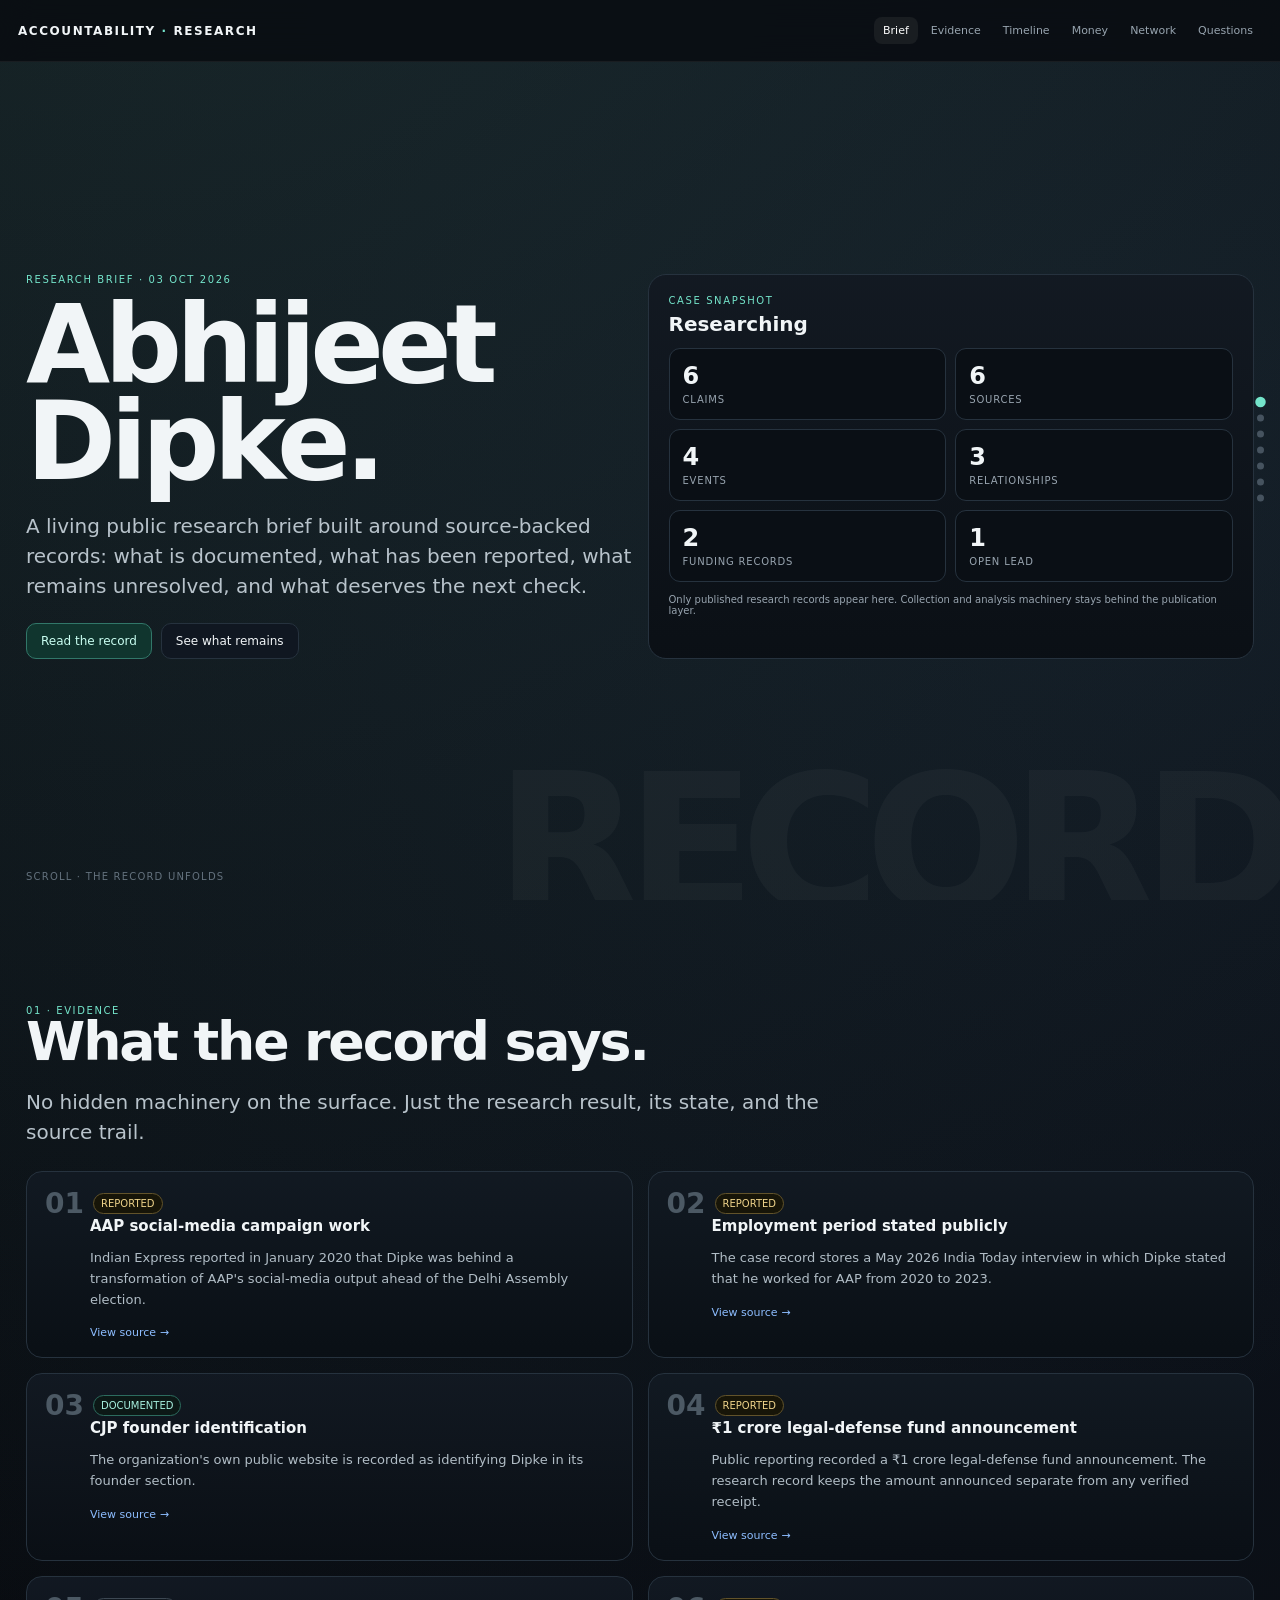
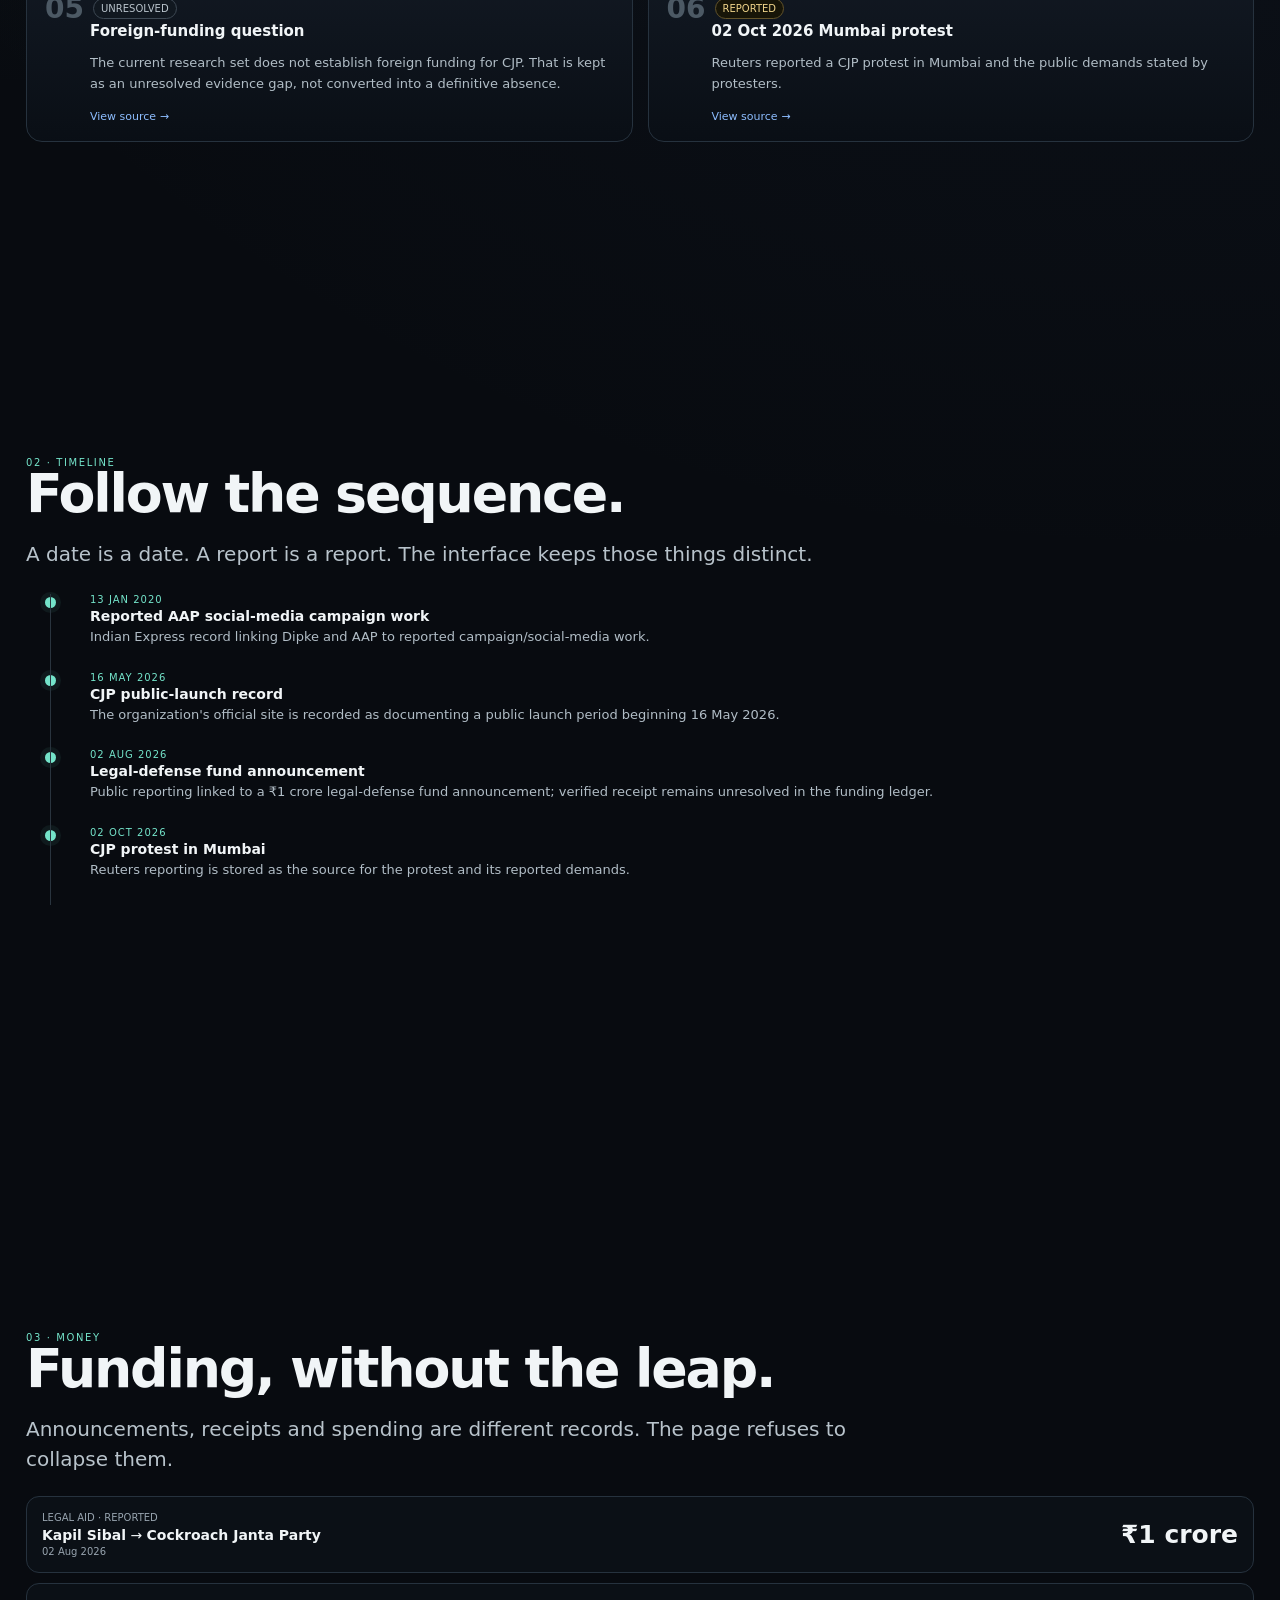
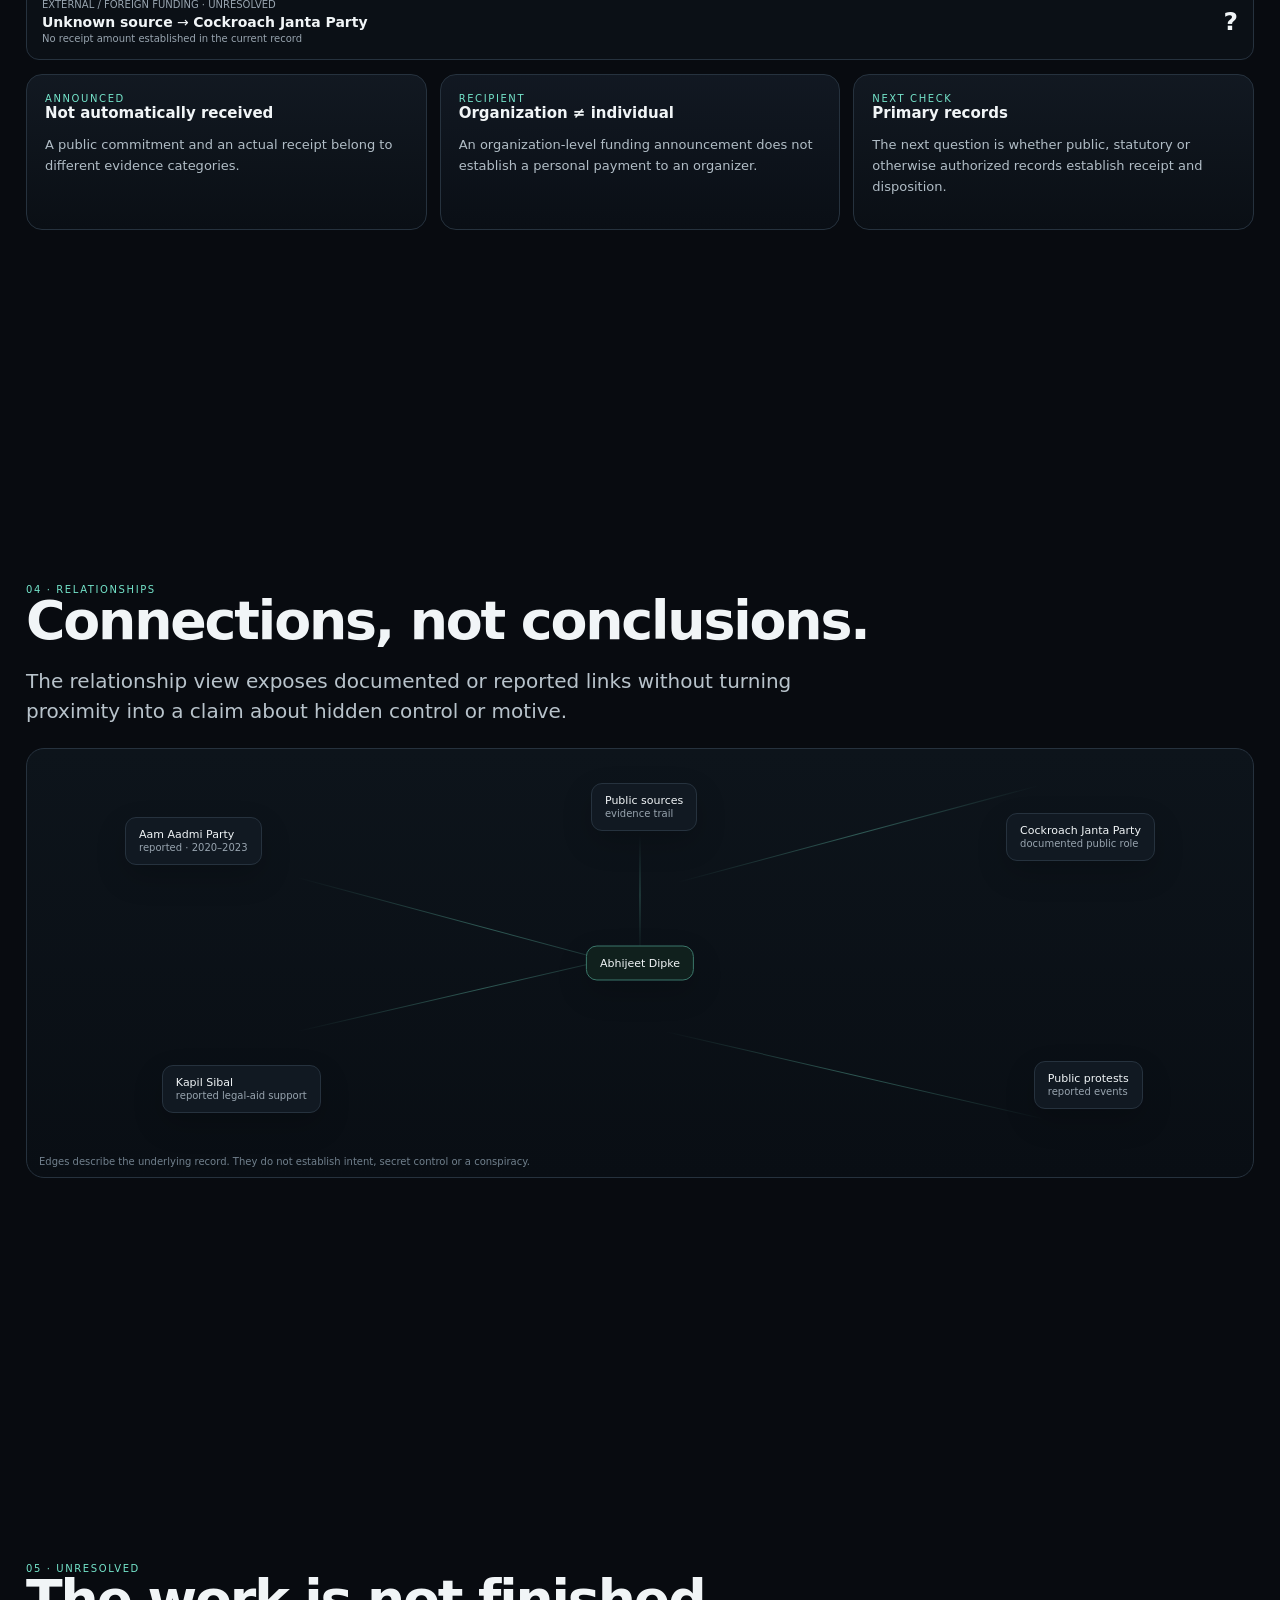
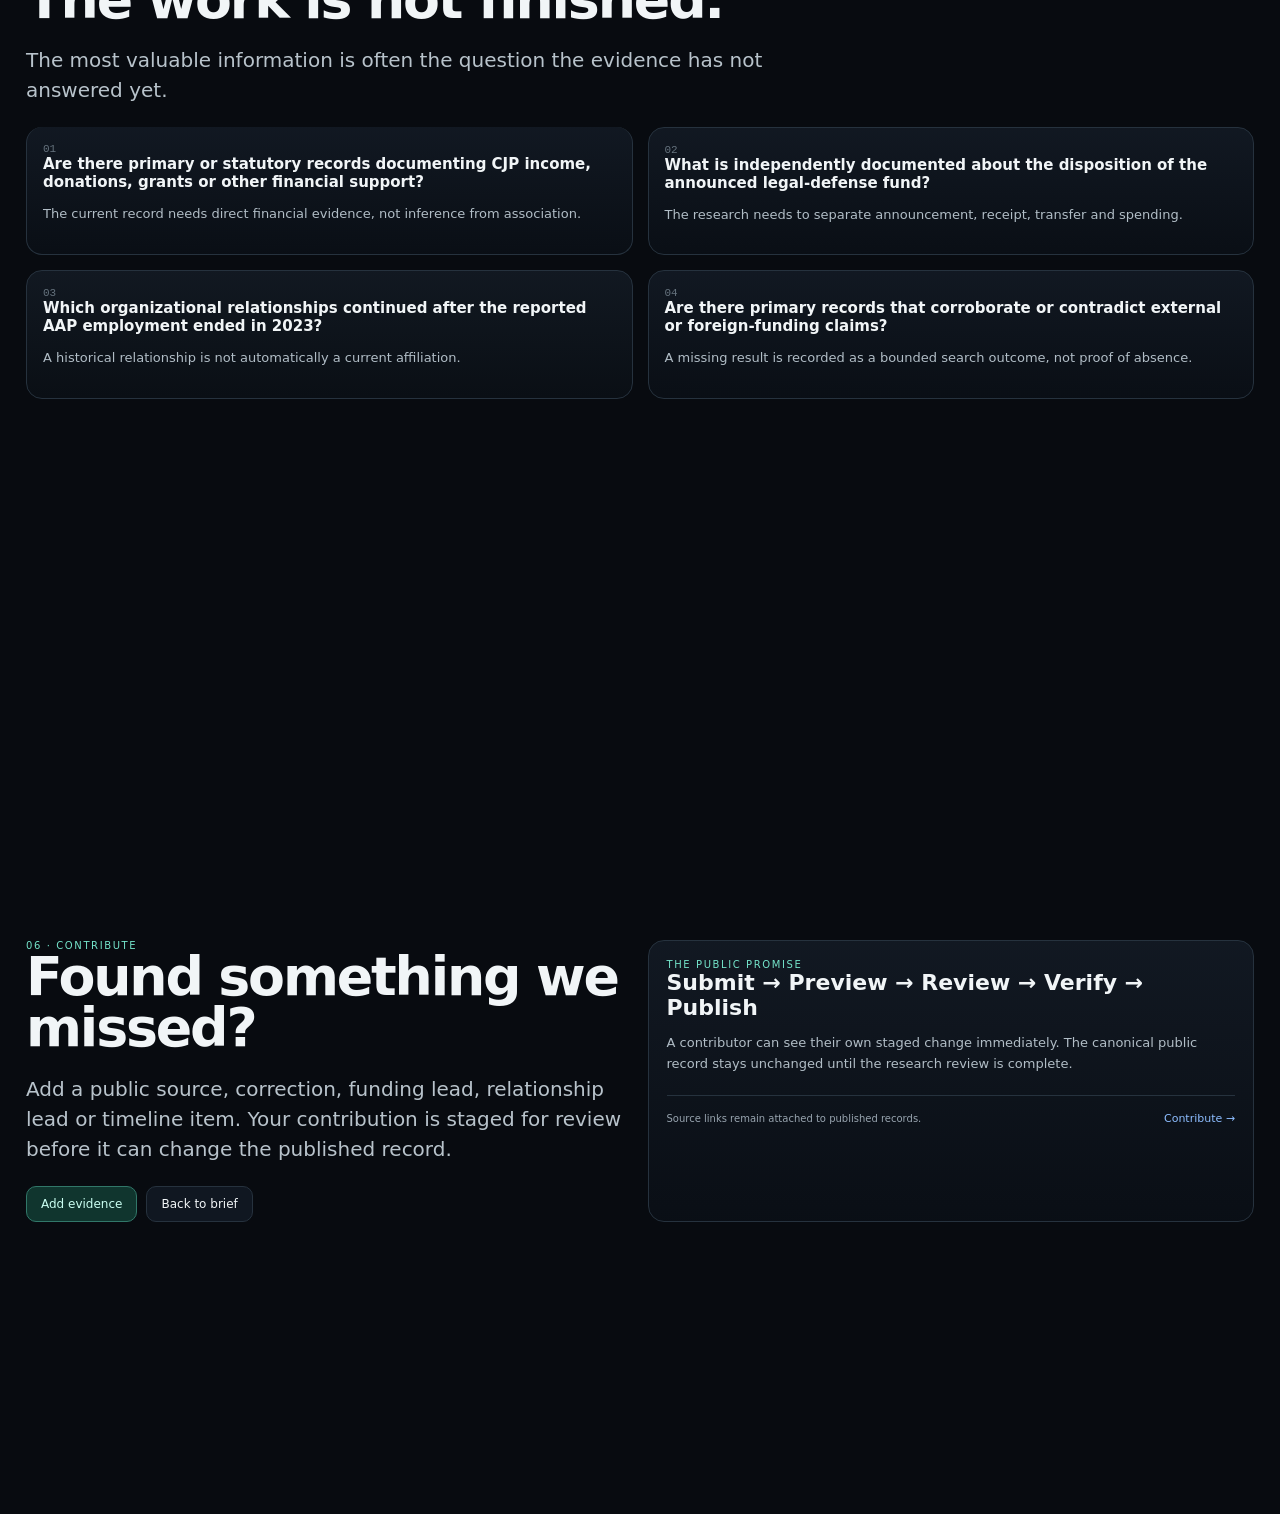
==== index.html @ e33184af "Publish verdict public site" ====
<!doctype html>
<html lang="en">
<head>
<meta charset="utf-8">
<meta name="viewport" content="width=device-width,initial-scale=1">
<meta name="robots" content="index,follow">
<title>Accountability · Research Brief</title>
<style>
:root{--bg:#080b10;--bg2:#0d1219;--panel:#111821;--line:#26323e;--text:#f1f5f7;--muted:#98a4af;--soft:#c4cdd5;--mint:#74e4ca;--blue:#8dbdff;--gold:#ebcb79;--max:1280px}
*{box-sizing:border-box}html{scroll-behavior:smooth;scroll-snap-type:y proximity}body{margin:0;background:radial-gradient(circle at 12% -8%,rgba(89,153,138,.20),transparent 32%),radial-gradient(circle at 92% 8%,rgba(64,94,141,.14),transparent 28%),var(--bg);color:var(--text);font:14px Inter,system-ui,-apple-system,Segoe UI,Roboto,sans-serif}
a{color:inherit;text-decoration:none}.top{position:fixed;inset:0 0 auto;height:62px;z-index:20;background:rgba(8,11,16,.80);backdrop-filter:blur(16px);border-bottom:1px solid rgba(255,255,255,.06)}.topin{height:100%;max-width:var(--max);margin:auto;padding:0 18px;display:flex;justify-content:space-between;align-items:center}.brand{font-size:12px;font-weight:800;letter-spacing:.13em}.brand i{color:var(--mint);font-style:normal}.nav{display:flex;gap:4px}.nav a{font-size:11px;color:var(--muted);padding:7px 9px;border-radius:8px}.nav a.active,.nav a:hover{color:#fff;background:rgba(255,255,255,.06)}
.progress{position:fixed;top:61px;left:0;width:100%;height:2px;z-index:19}.progress i{display:block;height:100%;width:0;background:linear-gradient(90deg,var(--mint),var(--blue))}
.rail{position:fixed;right:16px;top:50%;transform:translateY(-50%);z-index:18;display:grid;gap:9px}.rail a{width:7px;height:7px;border-radius:50%;background:#46535f}.rail a.active{background:var(--mint);transform:scale(1.5)}
section{min-height:100vh;scroll-snap-align:start;display:flex;align-items:center;padding:105px 26px 72px;position:relative;overflow:hidden}.inner{width:100%;max-width:var(--max);margin:auto}.grid2{display:grid;grid-template-columns:1fr 1fr;gap:15px}.grid3{display:grid;grid-template-columns:repeat(3,1fr);gap:13px}
.eyebrow{font-size:10px;letter-spacing:.16em;text-transform:uppercase;color:var(--mint)}h1{font-size:clamp(54px,8.5vw,110px);line-height:.89;letter-spacing:-.055em;margin:12px 0 18px}h2{font-size:clamp(34px,4.2vw,58px);line-height:.95;letter-spacing:-.04em;margin:0 0 14px}h3{font-size:15px;margin:0 0 7px}.lead{font-size:clamp(16px,1.65vw,20px);color:#b8c3cb;max-width:820px;line-height:1.5}.body{font-size:13px;color:#b1bdc6;line-height:1.6}.meta{font-size:10px;color:var(--muted)}
.card{background:linear-gradient(180deg,rgba(18,25,34,.97),rgba(10,15,21,.97));border:1px solid var(--line);border-radius:16px;padding:18px}.card:hover{border-color:#344350}.hero-side{padding:20px;border-radius:18px}.snapshot{display:grid;grid-template-columns:repeat(2,1fr);gap:9px;margin-top:12px}.snap{padding:13px;border:1px solid var(--line);border-radius:11px;background:#0a0f15}.snap b{display:block;font-size:24px}.snap span{font-size:10px;color:var(--muted);text-transform:uppercase;letter-spacing:.08em}
.cta{display:flex;gap:9px;flex-wrap:wrap;margin-top:22px}.btn{display:inline-block;padding:10px 14px;border:1px solid var(--line);border-radius:10px;background:#101721;font-size:12px}.btn.primary{background:#10352e;border-color:#317769;color:#cafff2}.scrollhint{position:absolute;left:26px;bottom:18px;font-size:10px;text-transform:uppercase;letter-spacing:.12em;color:#63717d}.ghost{position:absolute;right:-5px;bottom:-55px;font-size:190px;font-weight:900;letter-spacing:-.08em;color:rgba(255,255,255,.035)}
.tag{display:inline-block;border:1px solid var(--line);border-radius:999px;font-size:10px;padding:4px 7px;margin:3px}.tag.doc{color:#a7efdf;border-color:#2c6c5e;background:#0c1816}.tag.reported{color:#eed38a;border-color:#62532a;background:#171508}.tag.unknown{color:#b9c3cb;border-color:#3d4853;background:#111820}
.evidence{display:grid;grid-template-columns:32px 1fr;gap:13px}.num{font-size:28px;color:#4c5964;font-weight:800;line-height:1}.source{font-size:11px;color:var(--blue)}.source:hover{text-decoration:underline}
.timeline{position:relative;margin-top:25px}.timeline:before{content:"";position:absolute;left:24px;top:0;bottom:0;width:1px;background:#29343e}.event{display:grid;grid-template-columns:50px 1fr;gap:14px;padding:0 0 24px}.dot{width:11px;height:11px;margin:3px 0 0 19px;border-radius:50%;background:var(--mint);box-shadow:0 0 0 5px rgba(116,228,202,.07)}.date{font-size:10px;text-transform:uppercase;letter-spacing:.1em;color:var(--mint)}.event-title{font-weight:750;margin:3px 0}
.money{display:grid;gap:10px;margin-top:22px}.moneyrow{display:grid;grid-template-columns:1fr auto;gap:15px;align-items:center;padding:15px;border:1px solid var(--line);border-radius:13px;background:#0b1016}.amt{font-size:25px;font-weight:800}
.network{position:relative;height:430px;margin-top:22px;border:1px solid var(--line);border-radius:18px;background:linear-gradient(180deg,#0d141b,#090e14);overflow:hidden}.node{position:absolute;padding:10px 13px;border:1px solid var(--line);background:#111922;border-radius:11px;font-size:11px;z-index:3;box-shadow:0 12px 30px rgba(0,0,0,.18)}.node.main{left:50%;top:50%;transform:translate(-50%,-50%);border-color:#3b776a;background:#10201d}.n1{left:8%;top:16%}.n2{right:8%;top:15%}.n3{left:11%;bottom:15%}.n4{right:9%;bottom:16%}.n5{left:46%;top:8%}.edge{position:absolute;height:1px;background:linear-gradient(90deg,transparent,rgba(116,228,202,.34),transparent);transform-origin:left center}.x1{width:400px;left:22%;top:30%;transform:rotate(15deg)}.x2{width:375px;left:53%;top:31%;transform:rotate(-15deg)}.x3{width:380px;left:22%;top:66%;transform:rotate(-13deg)}.x4{width:390px;left:52%;top:66%;transform:rotate(13deg)}.x5{width:120px;left:50%;top:20%;transform:rotate(90deg)}.networknote{position:absolute;left:12px;right:12px;bottom:10px;color:#71808d;font-size:10px}
.q{padding:16px;border-top:1px solid var(--line)}.q:first-child{border-top:0}.qno{font:11px ui-monospace,SFMono-Regular,Menlo,monospace;color:#65727d}
.footer{padding-top:16px;border-top:1px solid var(--line);display:flex;justify-content:space-between;gap:10px;align-items:center;margin-top:20px}.reveal{opacity:0;transform:translateY(22px);transition:.7s ease}.reveal.in{opacity:1;transform:none}.stagger>*{opacity:0;transform:translateY(17px);transition:.55s ease}.stagger.in>*{opacity:1;transform:none}.stagger.in>*:nth-child(2){transition-delay:.06s}.stagger.in>*:nth-child(3){transition-delay:.12s}.stagger.in>*:nth-child(4){transition-delay:.18s}.stagger.in>*:nth-child(5){transition-delay:.24s}.stagger.in>*:nth-child(6){transition-delay:.30s}
@media(max-width:950px){.grid2,.grid3{grid-template-columns:1fr}.nav a:nth-child(n+4){display:none}.hero-side{max-width:700px}.network{height:370px}.ghost{font-size:110px}}@media(max-width:650px){section{padding:94px 16px 60px}.scrollhint{left:16px}.rail{right:9px}h1{font-size:57px}.ghost{font-size:80px}.network{height:330px}.node{font-size:9px;padding:8px 9px}.x1{width:190px}.x2{width:180px}.x3{width:185px}.x4{width:185px}.x5{width:75px}}
</style>
</head>
<body>
<header class="top"><div class="topin"><div class="brand">ACCOUNTABILITY <i>·</i> RESEARCH</div><nav class="nav"><a href="#brief">Brief</a><a href="#evidence">Evidence</a><a href="#timeline">Timeline</a><a href="#money">Money</a><a href="#network">Network</a><a href="#questions">Questions</a></nav></div></header>
<div class="progress"><i id="progress"></i></div>
<nav class="rail"><a href="#brief"></a><a href="#evidence"></a><a href="#timeline"></a><a href="#money"></a><a href="#network"></a><a href="#questions"></a><a href="#contribute"></a></nav>

<section id="brief"><div class="ghost">RECORD</div><div class="inner grid2"><div class="reveal"><div class="eyebrow">Research brief · 03 Oct 2026</div><h1>Abhijeet<br>Dipke.</h1><p class="lead">A living public research brief built around source-backed records: what is documented, what has been reported, what remains unresolved, and what deserves the next check.</p><div class="cta"><a class="btn primary" href="#evidence">Read the record</a><a class="btn" href="#questions">See what remains</a></div></div><aside class="card hero-side reveal"><div class="eyebrow">Case snapshot</div><h3 style="font-size:20px;margin-top:6px">Researching</h3><div class="snapshot"><div class="snap"><b>6</b><span>claims</span></div><div class="snap"><b>6</b><span>sources</span></div><div class="snap"><b>4</b><span>events</span></div><div class="snap"><b>3</b><span>relationships</span></div><div class="snap"><b>2</b><span>funding records</span></div><div class="snap"><b>1</b><span>open lead</span></div></div><p class="meta" style="margin-top:12px">Only published research records appear here. Collection and analysis machinery stays behind the publication layer.</p></aside></div><div class="scrollhint">Scroll · the record unfolds</div></section>

<section id="evidence"><div class="inner"><div class="reveal"><div class="eyebrow">01 · Evidence</div><h2>What the record says.</h2><p class="lead">No hidden machinery on the surface. Just the research result, its state, and the source trail.</p></div><div class="grid2 stagger" style="margin-top:24px">
<article class="card"><div class="evidence"><div class="num">01</div><div><span class="tag reported">REPORTED</span><h3>AAP social-media campaign work</h3><p class="body">Indian Express reported in January 2020 that Dipke was behind a transformation of AAP's social-media output ahead of the Delhi Assembly election.</p><a class="source" href="https://indianexpress.com/article/cities/delhi/aam-aadmi-party-social-media-memes-delhi-assembly-elections-6213393/" target="_blank" rel="noopener">View source →</a></div></div></article>
<article class="card"><div class="evidence"><div class="num">02</div><div><span class="tag reported">REPORTED</span><h3>Employment period stated publicly</h3><p class="body">The case record stores a May 2026 India Today interview in which Dipke stated that he worked for AAP from 2020 to 2023.</p><a class="source" href="https://www.indiatoday.in/india/story/cockroach-janta-party-abhijeet-dipke-arvind-kejriwal-aap-connection-manish-sisodia-truth-2915410-2026-05-22" target="_blank" rel="noopener">View source →</a></div></div></article>
<article class="card"><div class="evidence"><div class="num">03</div><div><span class="tag doc">DOCUMENTED</span><h3>CJP founder identification</h3><p class="body">The organization's own public website is recorded as identifying Dipke in its founder section.</p><a class="source" href="https://www.cockroachjantaparty.org/" target="_blank" rel="noopener">View source →</a></div></div></article>
<article class="card"><div class="evidence"><div class="num">04</div><div><span class="tag reported">REPORTED</span><h3>₹1 crore legal-defense fund announcement</h3><p class="body">Public reporting recorded a ₹1 crore legal-defense fund announcement. The research record keeps the amount announced separate from any verified receipt.</p><a class="source" href="https://www.indiatoday.in/india/story/cjp-legal-fund-abhijeet-dipke-father-finances-rti-activist-scrutiny-2961537-2026-08-01" target="_blank" rel="noopener">View source →</a></div></div></article>
<article class="card"><div class="evidence"><div class="num">05</div><div><span class="tag unknown">UNRESOLVED</span><h3>Foreign-funding question</h3><p class="body">The current research set does not establish foreign funding for CJP. That is kept as an unresolved evidence gap, not converted into a definitive absence.</p><a class="source" href="https://www.livemint.com/news/india/no-information-mea-on-claims-of-foreign-funding-behind-cjp-protest-at-jantar-mantar-sonam-wangchuk-dharmendra-pradhan/amp-11784910006353.html" target="_blank" rel="noopener">View source →</a></div></div></article>
<article class="card"><div class="evidence"><div class="num">06</div><div><span class="tag reported">REPORTED</span><h3>02 Oct 2026 Mumbai protest</h3><p class="body">Reuters reported a CJP protest in Mumbai and the public demands stated by protesters.</p><a class="source" href="https://www.reuters.com/world/india/indias-cockroach-janata-party-student-groups-protest-demand-poll-chiefs-2026-10-02/" target="_blank" rel="noopener">View source →</a></div></div></article>
</div></div></section>

<section id="timeline"><div class="inner"><div class="reveal"><div class="eyebrow">02 · Timeline</div><h2>Follow the sequence.</h2><p class="lead">A date is a date. A report is a report. The interface keeps those things distinct.</p></div><div class="timeline reveal">
<div class="event"><div class="dot"></div><div><div class="date">13 Jan 2020</div><div class="event-title">Reported AAP social-media campaign work</div><div class="body">Indian Express record linking Dipke and AAP to reported campaign/social-media work.</div></div></div>
<div class="event"><div class="dot"></div><div><div class="date">16 May 2026</div><div class="event-title">CJP public-launch record</div><div class="body">The organization's official site is recorded as documenting a public launch period beginning 16 May 2026.</div></div></div>
<div class="event"><div class="dot"></div><div><div class="date">02 Aug 2026</div><div class="event-title">Legal-defense fund announcement</div><div class="body">Public reporting linked to a ₹1 crore legal-defense fund announcement; verified receipt remains unresolved in the funding ledger.</div></div></div>
<div class="event"><div class="dot"></div><div><div class="date">02 Oct 2026</div><div class="event-title">CJP protest in Mumbai</div><div class="body">Reuters reporting is stored as the source for the protest and its reported demands.</div></div></div>
</div></div></section>

<section id="money"><div class="inner"><div class="reveal"><div class="eyebrow">03 · Money</div><h2>Funding, without the leap.</h2><p class="lead">Announcements, receipts and spending are different records. The page refuses to collapse them.</p></div><div class="money reveal">
<div class="moneyrow"><div><div class="meta">LEGAL AID · REPORTED</div><div style="margin-top:4px"><strong>Kapil Sibal</strong> → <strong>Cockroach Janta Party</strong></div><div class="meta" style="margin-top:3px">02 Aug 2026</div></div><div class="amt">₹1 crore</div></div>
<div class="moneyrow"><div><div class="meta">EXTERNAL / FOREIGN FUNDING · UNRESOLVED</div><div style="margin-top:4px"><strong>Unknown source</strong> → <strong>Cockroach Janta Party</strong></div><div class="meta" style="margin-top:3px">No receipt amount established in the current record</div></div><div class="amt">?</div></div>
</div><div class="grid3 reveal" style="margin-top:14px"><div class="card"><div class="eyebrow">Announced</div><h3>Not automatically received</h3><p class="body">A public commitment and an actual receipt belong to different evidence categories.</p></div><div class="card"><div class="eyebrow">Recipient</div><h3>Organization ≠ individual</h3><p class="body">An organization-level funding announcement does not establish a personal payment to an organizer.</p></div><div class="card"><div class="eyebrow">Next check</div><h3>Primary records</h3><p class="body">The next question is whether public, statutory or otherwise authorized records establish receipt and disposition.</p></div></div></div></section>

<section id="network"><div class="inner"><div class="reveal"><div class="eyebrow">04 · Relationships</div><h2>Connections, not conclusions.</h2><p class="lead">The relationship view exposes documented or reported links without turning proximity into a claim about hidden control or motive.</p></div><div class="network reveal"><div class="edge x1"></div><div class="edge x2"></div><div class="edge x3"></div><div class="edge x4"></div><div class="edge x5"></div><div class="node main">Abhijeet Dipke</div><div class="node n1">Aam Aadmi Party<br><span class="meta">reported · 2020–2023</span></div><div class="node n2">Cockroach Janta Party<br><span class="meta">documented public role</span></div><div class="node n3">Kapil Sibal<br><span class="meta">reported legal-aid support</span></div><div class="node n4">Public protests<br><span class="meta">reported events</span></div><div class="node n5">Public sources<br><span class="meta">evidence trail</span></div><div class="networknote">Edges describe the underlying record. They do not establish intent, secret control or a conspiracy.</div></div></div></section>

<section id="questions"><div class="inner"><div class="reveal"><div class="eyebrow">05 · Unresolved</div><h2>The work is not finished.</h2><p class="lead">The most valuable information is often the question the evidence has not answered yet.</p></div><div class="grid2 reveal" style="margin-top:22px">
<div class="card q"><div class="qno">01</div><h3>Are there primary or statutory records documenting CJP income, donations, grants or other financial support?</h3><p class="body">The current record needs direct financial evidence, not inference from association.</p></div>
<div class="card q"><div class="qno">02</div><h3>What is independently documented about the disposition of the announced legal-defense fund?</h3><p class="body">The research needs to separate announcement, receipt, transfer and spending.</p></div>
<div class="card q"><div class="qno">03</div><h3>Which organizational relationships continued after the reported AAP employment ended in 2023?</h3><p class="body">A historical relationship is not automatically a current affiliation.</p></div>
<div class="card q"><div class="qno">04</div><h3>Are there primary records that corroborate or contradict external or foreign-funding claims?</h3><p class="body">A missing result is recorded as a bounded search outcome, not proof of absence.</p></div>
</div></div></section>

<section id="contribute"><div class="inner grid2"><div class="reveal"><div class="eyebrow">06 · Contribute</div><h2>Found something we missed?</h2><p class="lead">Add a public source, correction, funding lead, relationship lead or timeline item. Your contribution is staged for review before it can change the published record.</p><div class="cta"><a class="btn primary" href="./contribute.html">Add evidence</a><a class="btn" href="#brief">Back to brief</a></div></div><div class="card reveal"><div class="eyebrow">The public promise</div><h3 style="font-size:22px">Submit → Preview → Review → Verify → Publish</h3><p class="body">A contributor can see their own staged change immediately. The canonical public record stays unchanged until the research review is complete.</p><div class="footer"><span class="meta">Source links remain attached to published records.</span><a class="source" href="./contribute.html">Contribute →</a></div></div></div></section>

<script>
const sections=[...document.querySelectorAll("section")],rail=[...document.querySelectorAll(".rail a")],nav=[...document.querySelectorAll(".nav a")],bar=document.getElementById("progress");
const io=new IntersectionObserver(entries=>entries.forEach(e=>{if(!e.isIntersecting)return;e.target.querySelectorAll(".reveal,.stagger").forEach(x=>x.classList.add("in"));rail.forEach(a=>a.classList.toggle("active",a.getAttribute("href")==="#"+e.target.id));nav.forEach(a=>a.classList.toggle("active",a.getAttribute("href")==="#"+e.target.id));}),{threshold:.35});sections.forEach(s=>io.observe(s));
function prog(){const max=document.documentElement.scrollHeight-innerHeight;bar.style.width=(max?Math.max(0,Math.min(100,scrollY/max*100)):0)+"%"}addEventListener("scroll",prog,{passive:true});prog();
</script>
</body></html>
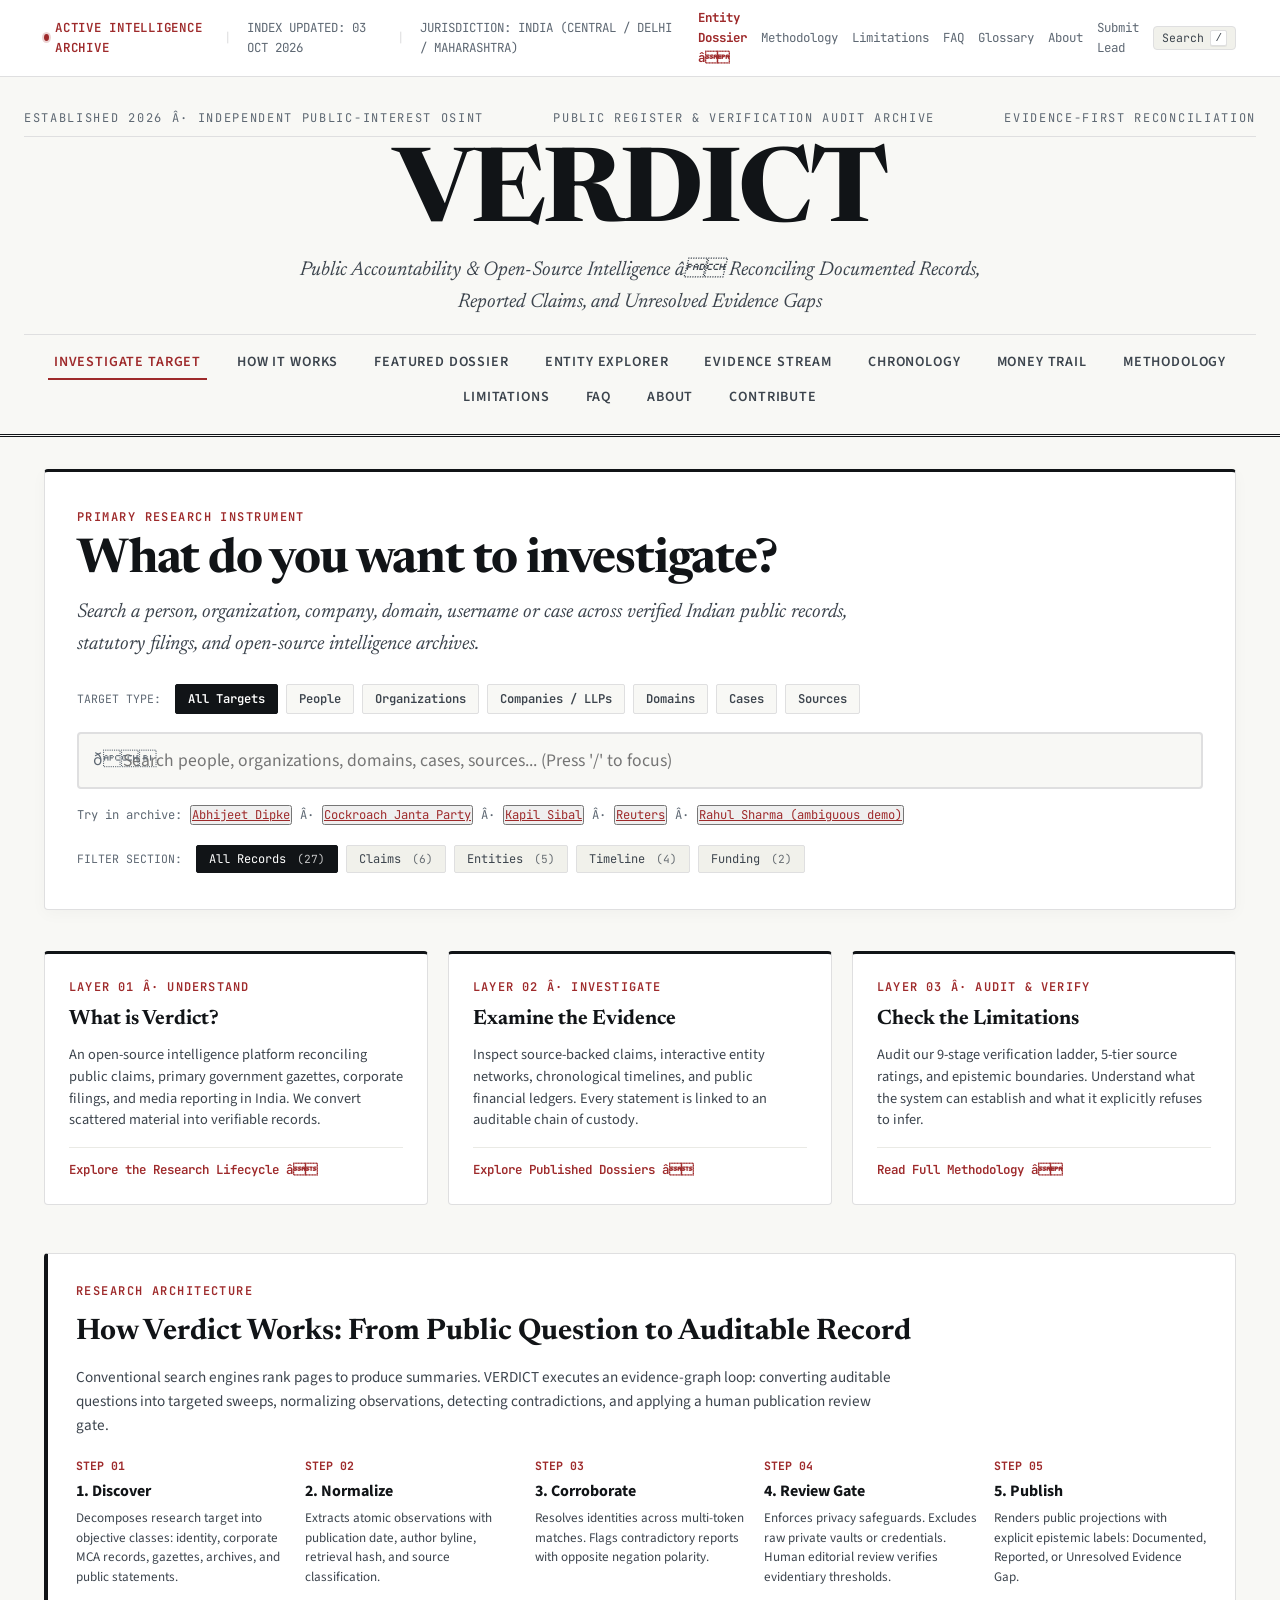
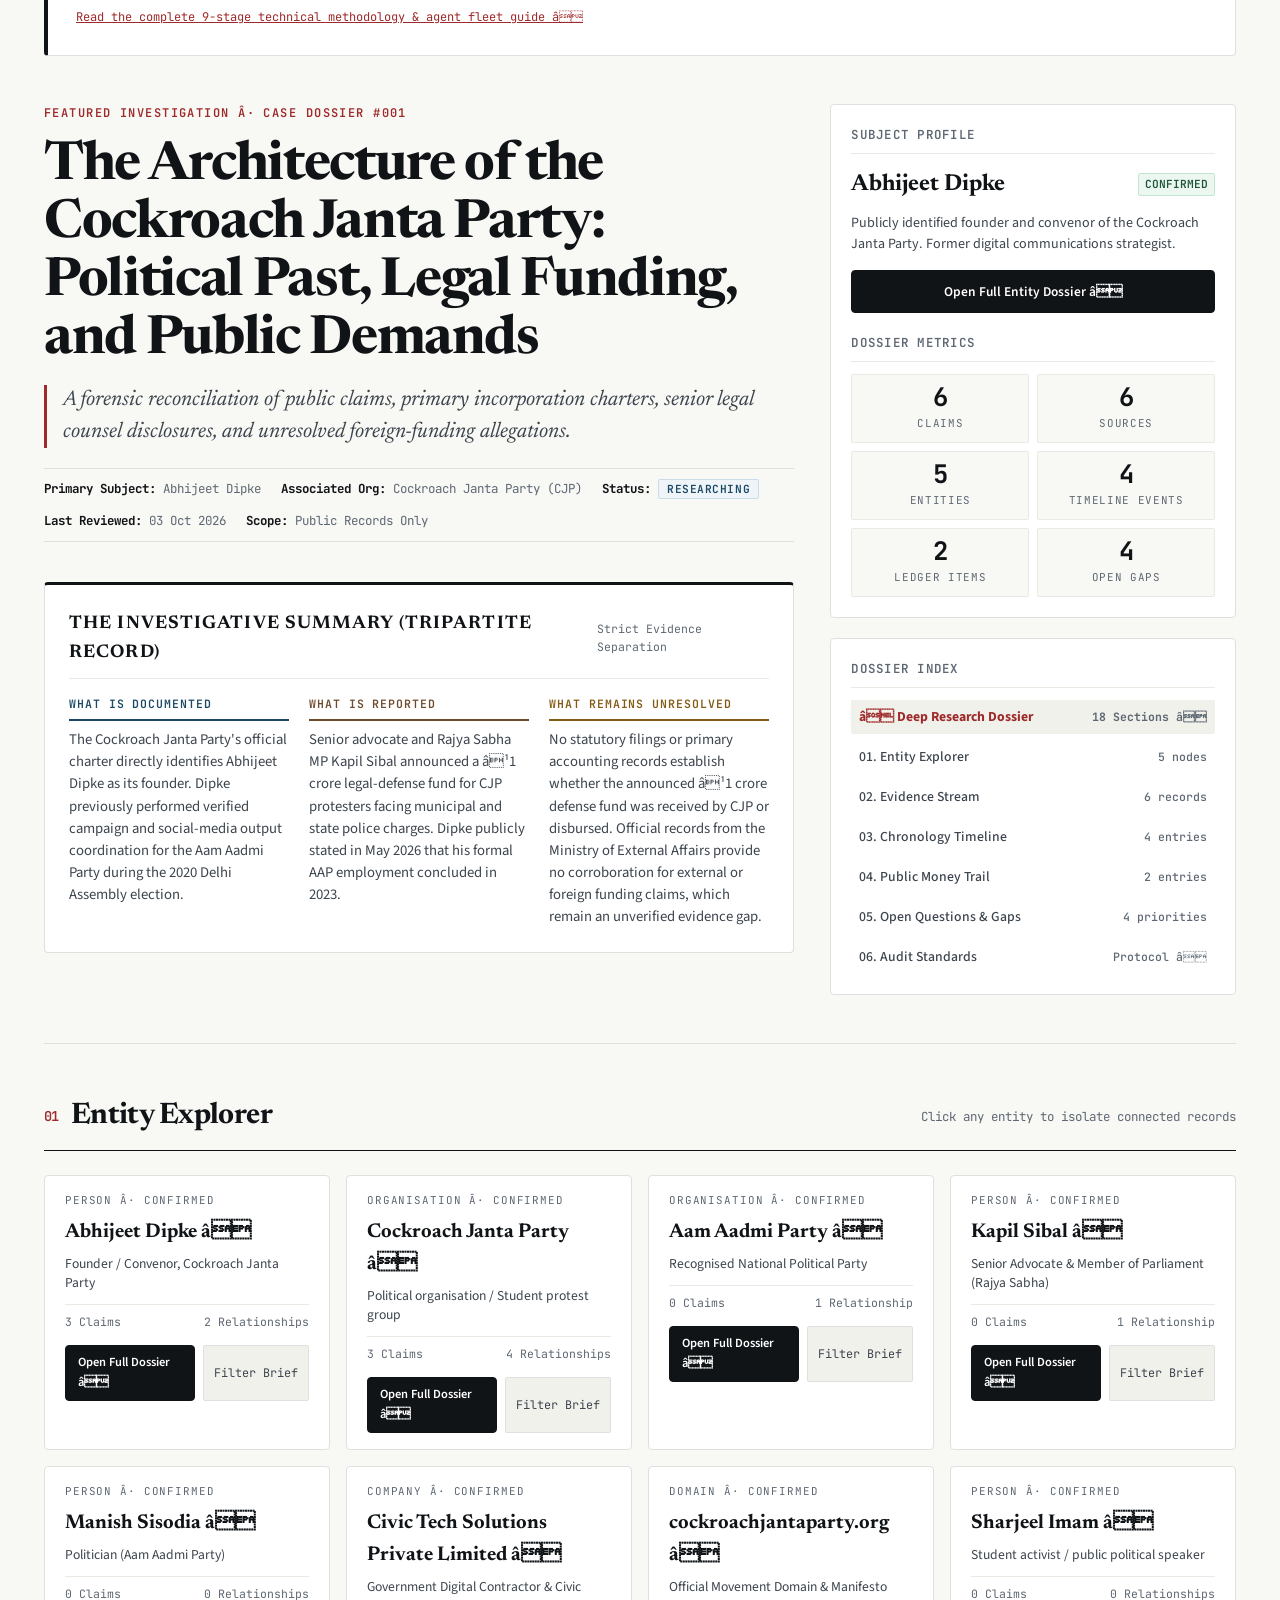
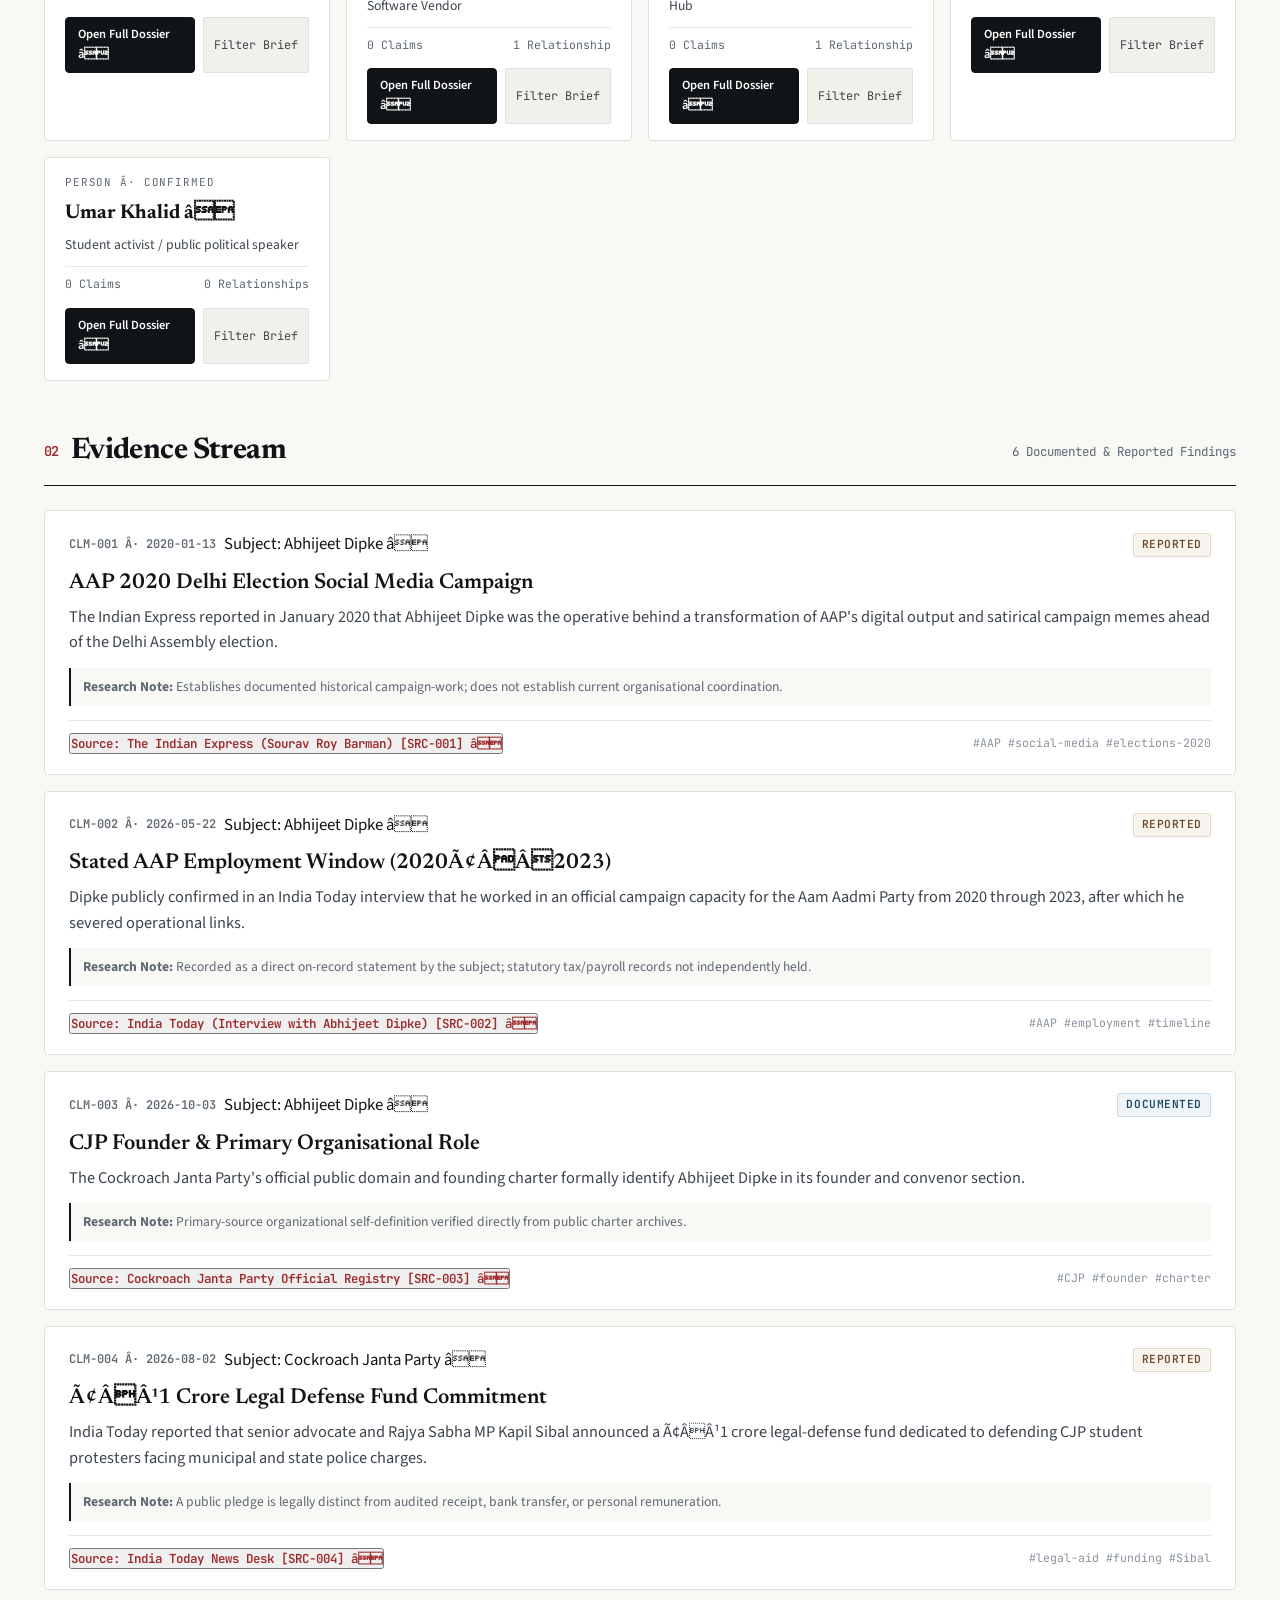
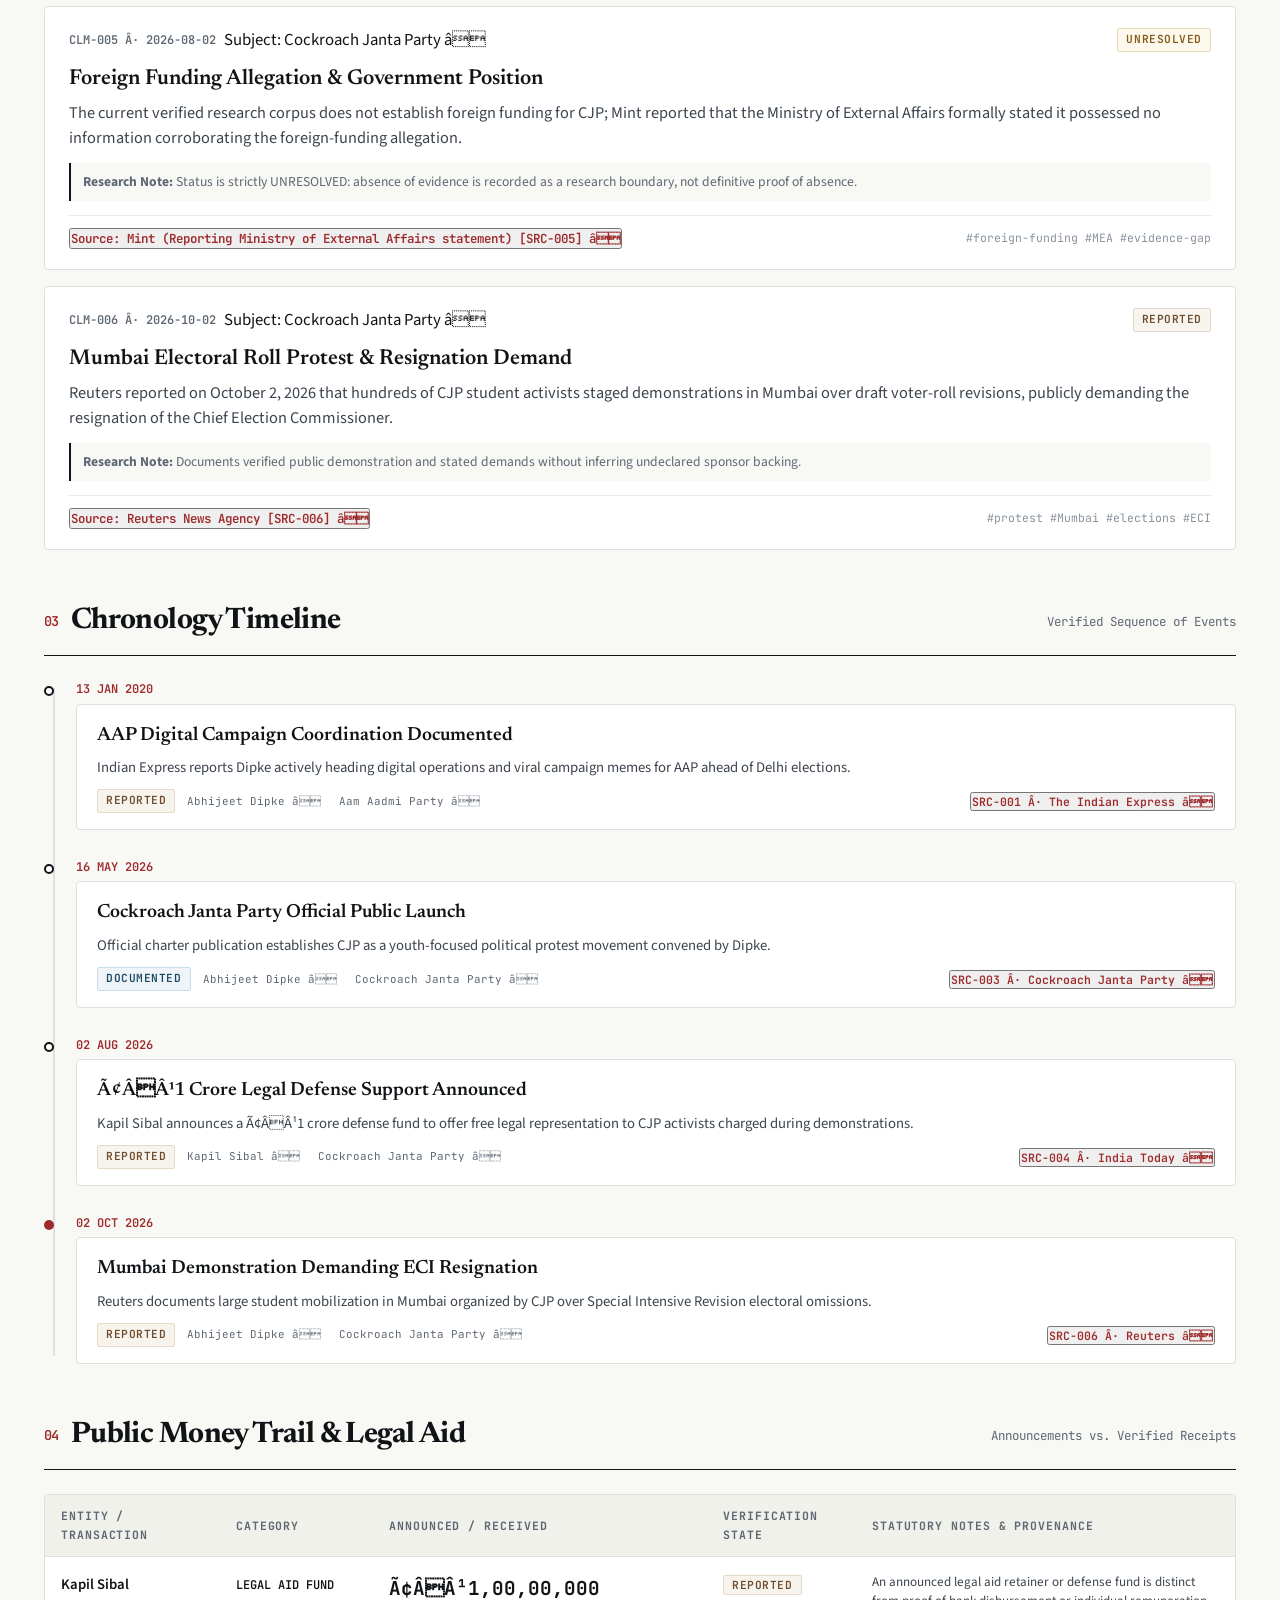
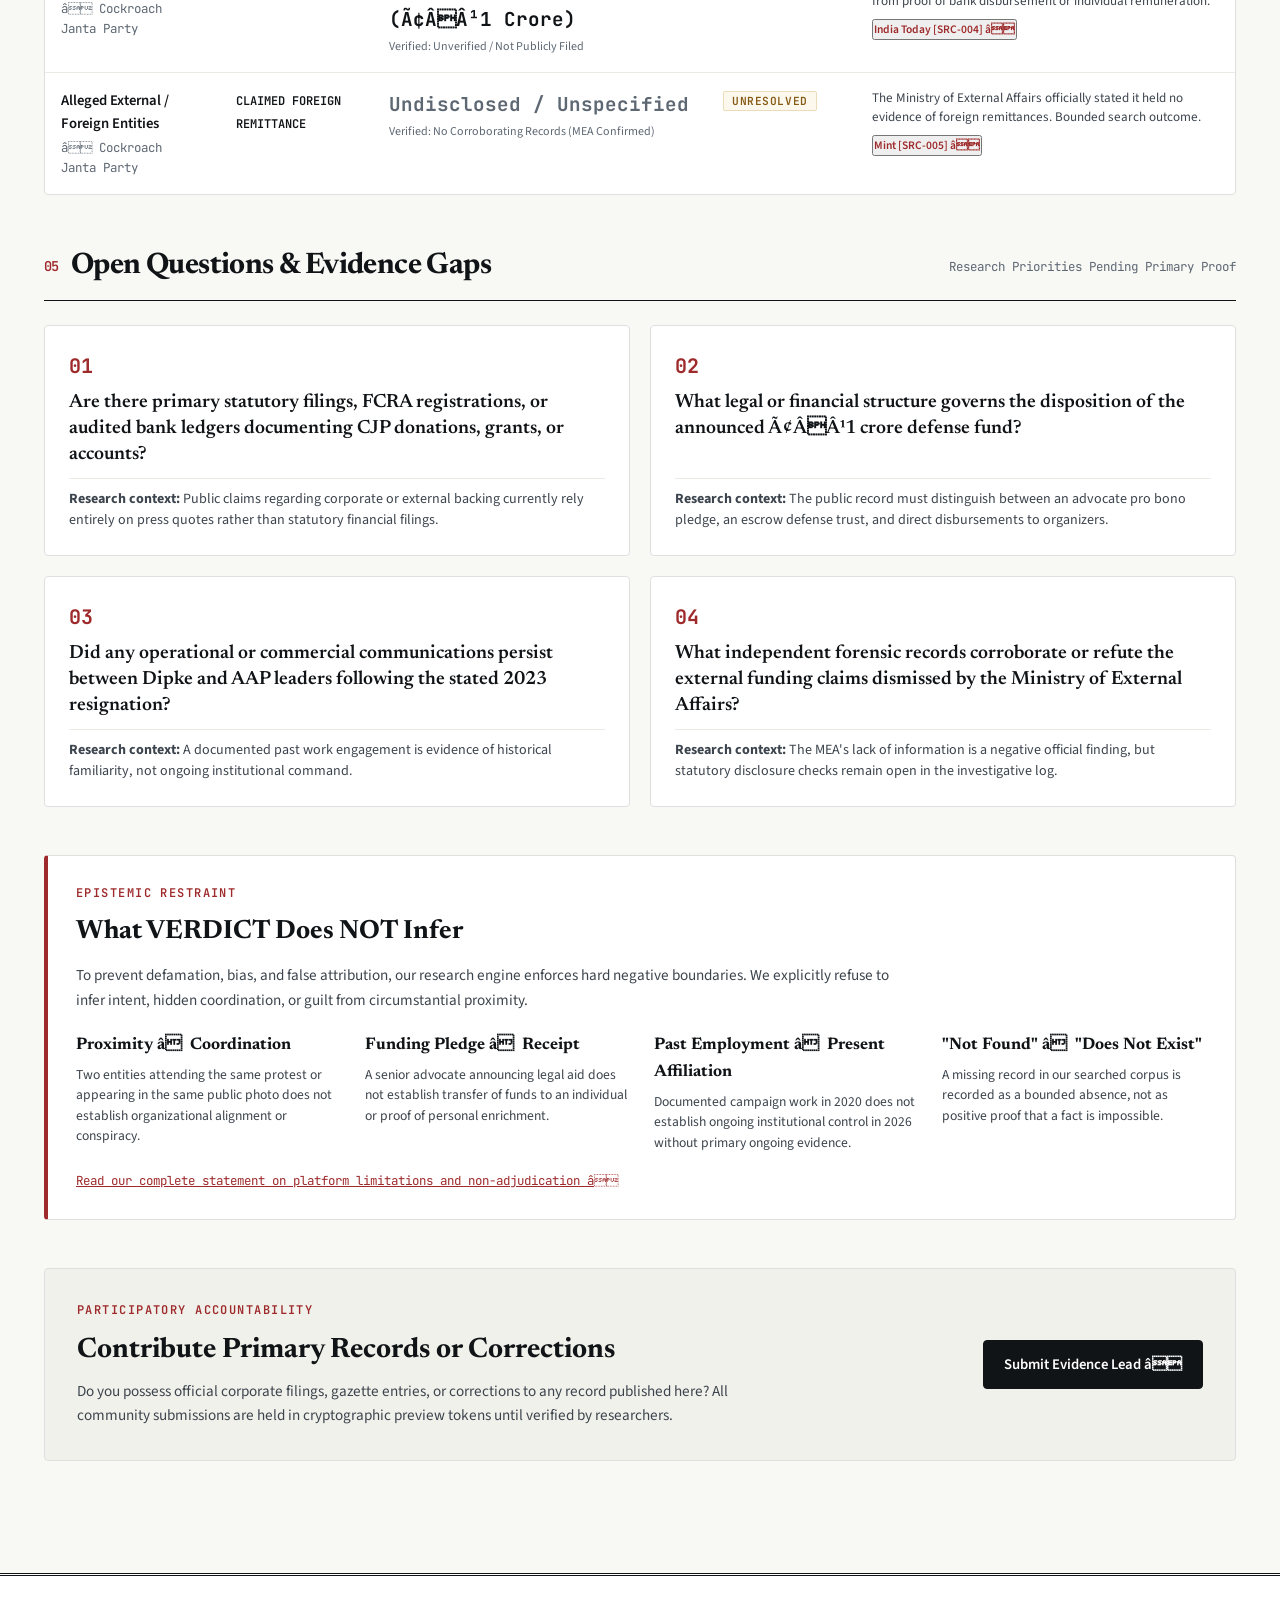
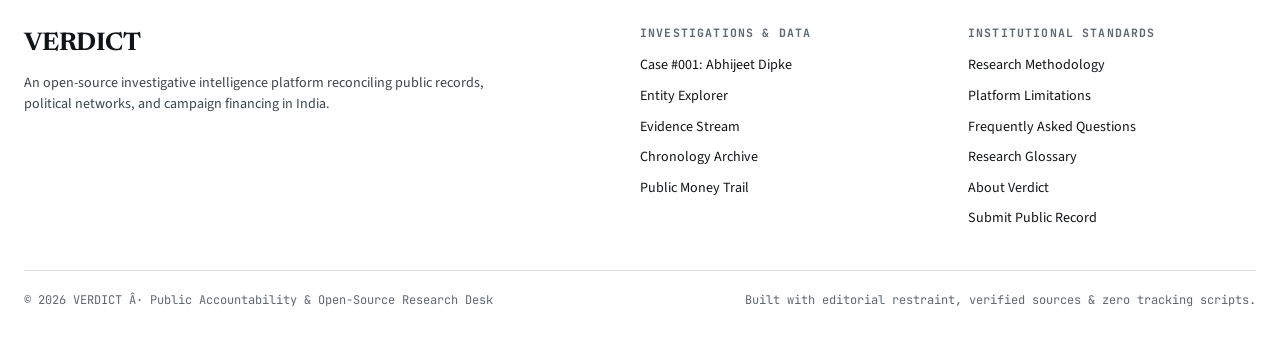
==== commit 68ab7058: "Sync public dossier and historical X research layer" ====
--- a/index.html
+++ b/index.html
@@ -1,72 +1,625 @@
 <!doctype html>
 <html lang="en">
 <head>
-<meta charset="utf-8">
-<meta name="viewport" content="width=device-width,initial-scale=1">
-<meta name="robots" content="index,follow">
-<title>Accountability · Research Brief</title>
-<style>
-:root{--bg:#080b10;--bg2:#0d1219;--panel:#111821;--line:#26323e;--text:#f1f5f7;--muted:#98a4af;--soft:#c4cdd5;--mint:#74e4ca;--blue:#8dbdff;--gold:#ebcb79;--max:1280px}
-*{box-sizing:border-box}html{scroll-behavior:smooth;scroll-snap-type:y proximity}body{margin:0;background:radial-gradient(circle at 12% -8%,rgba(89,153,138,.20),transparent 32%),radial-gradient(circle at 92% 8%,rgba(64,94,141,.14),transparent 28%),var(--bg);color:var(--text);font:14px Inter,system-ui,-apple-system,Segoe UI,Roboto,sans-serif}
-a{color:inherit;text-decoration:none}.top{position:fixed;inset:0 0 auto;height:62px;z-index:20;background:rgba(8,11,16,.80);backdrop-filter:blur(16px);border-bottom:1px solid rgba(255,255,255,.06)}.topin{height:100%;max-width:var(--max);margin:auto;padding:0 18px;display:flex;justify-content:space-between;align-items:center}.brand{font-size:12px;font-weight:800;letter-spacing:.13em}.brand i{color:var(--mint);font-style:normal}.nav{display:flex;gap:4px}.nav a{font-size:11px;color:var(--muted);padding:7px 9px;border-radius:8px}.nav a.active,.nav a:hover{color:#fff;background:rgba(255,255,255,.06)}
-.progress{position:fixed;top:61px;left:0;width:100%;height:2px;z-index:19}.progress i{display:block;height:100%;width:0;background:linear-gradient(90deg,var(--mint),var(--blue))}
-.rail{position:fixed;right:16px;top:50%;transform:translateY(-50%);z-index:18;display:grid;gap:9px}.rail a{width:7px;height:7px;border-radius:50%;background:#46535f}.rail a.active{background:var(--mint);transform:scale(1.5)}
-section{min-height:100vh;scroll-snap-align:start;display:flex;align-items:center;padding:105px 26px 72px;position:relative;overflow:hidden}.inner{width:100%;max-width:var(--max);margin:auto}.grid2{display:grid;grid-template-columns:1fr 1fr;gap:15px}.grid3{display:grid;grid-template-columns:repeat(3,1fr);gap:13px}
-.eyebrow{font-size:10px;letter-spacing:.16em;text-transform:uppercase;color:var(--mint)}h1{font-size:clamp(54px,8.5vw,110px);line-height:.89;letter-spacing:-.055em;margin:12px 0 18px}h2{font-size:clamp(34px,4.2vw,58px);line-height:.95;letter-spacing:-.04em;margin:0 0 14px}h3{font-size:15px;margin:0 0 7px}.lead{font-size:clamp(16px,1.65vw,20px);color:#b8c3cb;max-width:820px;line-height:1.5}.body{font-size:13px;color:#b1bdc6;line-height:1.6}.meta{font-size:10px;color:var(--muted)}
-.card{background:linear-gradient(180deg,rgba(18,25,34,.97),rgba(10,15,21,.97));border:1px solid var(--line);border-radius:16px;padding:18px}.card:hover{border-color:#344350}.hero-side{padding:20px;border-radius:18px}.snapshot{display:grid;grid-template-columns:repeat(2,1fr);gap:9px;margin-top:12px}.snap{padding:13px;border:1px solid var(--line);border-radius:11px;background:#0a0f15}.snap b{display:block;font-size:24px}.snap span{font-size:10px;color:var(--muted);text-transform:uppercase;letter-spacing:.08em}
-.cta{display:flex;gap:9px;flex-wrap:wrap;margin-top:22px}.btn{display:inline-block;padding:10px 14px;border:1px solid var(--line);border-radius:10px;background:#101721;font-size:12px}.btn.primary{background:#10352e;border-color:#317769;color:#cafff2}.scrollhint{position:absolute;left:26px;bottom:18px;font-size:10px;text-transform:uppercase;letter-spacing:.12em;color:#63717d}.ghost{position:absolute;right:-5px;bottom:-55px;font-size:190px;font-weight:900;letter-spacing:-.08em;color:rgba(255,255,255,.035)}
-.tag{display:inline-block;border:1px solid var(--line);border-radius:999px;font-size:10px;padding:4px 7px;margin:3px}.tag.doc{color:#a7efdf;border-color:#2c6c5e;background:#0c1816}.tag.reported{color:#eed38a;border-color:#62532a;background:#171508}.tag.unknown{color:#b9c3cb;border-color:#3d4853;background:#111820}
-.evidence{display:grid;grid-template-columns:32px 1fr;gap:13px}.num{font-size:28px;color:#4c5964;font-weight:800;line-height:1}.source{font-size:11px;color:var(--blue)}.source:hover{text-decoration:underline}
-.timeline{position:relative;margin-top:25px}.timeline:before{content:"";position:absolute;left:24px;top:0;bottom:0;width:1px;background:#29343e}.event{display:grid;grid-template-columns:50px 1fr;gap:14px;padding:0 0 24px}.dot{width:11px;height:11px;margin:3px 0 0 19px;border-radius:50%;background:var(--mint);box-shadow:0 0 0 5px rgba(116,228,202,.07)}.date{font-size:10px;text-transform:uppercase;letter-spacing:.1em;color:var(--mint)}.event-title{font-weight:750;margin:3px 0}
-.money{display:grid;gap:10px;margin-top:22px}.moneyrow{display:grid;grid-template-columns:1fr auto;gap:15px;align-items:center;padding:15px;border:1px solid var(--line);border-radius:13px;background:#0b1016}.amt{font-size:25px;font-weight:800}
-.network{position:relative;height:430px;margin-top:22px;border:1px solid var(--line);border-radius:18px;background:linear-gradient(180deg,#0d141b,#090e14);overflow:hidden}.node{position:absolute;padding:10px 13px;border:1px solid var(--line);background:#111922;border-radius:11px;font-size:11px;z-index:3;box-shadow:0 12px 30px rgba(0,0,0,.18)}.node.main{left:50%;top:50%;transform:translate(-50%,-50%);border-color:#3b776a;background:#10201d}.n1{left:8%;top:16%}.n2{right:8%;top:15%}.n3{left:11%;bottom:15%}.n4{right:9%;bottom:16%}.n5{left:46%;top:8%}.edge{position:absolute;height:1px;background:linear-gradient(90deg,transparent,rgba(116,228,202,.34),transparent);transform-origin:left center}.x1{width:400px;left:22%;top:30%;transform:rotate(15deg)}.x2{width:375px;left:53%;top:31%;transform:rotate(-15deg)}.x3{width:380px;left:22%;top:66%;transform:rotate(-13deg)}.x4{width:390px;left:52%;top:66%;transform:rotate(13deg)}.x5{width:120px;left:50%;top:20%;transform:rotate(90deg)}.networknote{position:absolute;left:12px;right:12px;bottom:10px;color:#71808d;font-size:10px}
-.q{padding:16px;border-top:1px solid var(--line)}.q:first-child{border-top:0}.qno{font:11px ui-monospace,SFMono-Regular,Menlo,monospace;color:#65727d}
-.footer{padding-top:16px;border-top:1px solid var(--line);display:flex;justify-content:space-between;gap:10px;align-items:center;margin-top:20px}.reveal{opacity:0;transform:translateY(22px);transition:.7s ease}.reveal.in{opacity:1;transform:none}.stagger>*{opacity:0;transform:translateY(17px);transition:.55s ease}.stagger.in>*{opacity:1;transform:none}.stagger.in>*:nth-child(2){transition-delay:.06s}.stagger.in>*:nth-child(3){transition-delay:.12s}.stagger.in>*:nth-child(4){transition-delay:.18s}.stagger.in>*:nth-child(5){transition-delay:.24s}.stagger.in>*:nth-child(6){transition-delay:.30s}
-@media(max-width:950px){.grid2,.grid3{grid-template-columns:1fr}.nav a:nth-child(n+4){display:none}.hero-side{max-width:700px}.network{height:370px}.ghost{font-size:110px}}@media(max-width:650px){section{padding:94px 16px 60px}.scrollhint{left:16px}.rail{right:9px}h1{font-size:57px}.ghost{font-size:80px}.network{height:330px}.node{font-size:9px;padding:8px 9px}.x1{width:190px}.x2{width:180px}.x3{width:185px}.x4{width:185px}.x5{width:75px}}
-</style>
+  <meta charset="utf-8">
+  <meta name="viewport" content="width=device-width, initial-scale=1">
+  <meta name="robots" content="index, follow">
+  <meta name="description" content="VERDICT: Public accountability research and open-source intelligence platform. Independent evidence-backed dossiers on political organizations, campaign networks, public funding, and verifiable records.">
+  <meta name="author" content="VERDICT Research Desk">
+  <meta property="og:title" content="VERDICT Â· What do you want to investigate?">
+  <meta property="og:description" content="Search people, organizations, companies, domains, and cases across source-backed public records and open-source intelligence archives.">
+  <meta property="og:type" content="website">
+  <meta property="og:url" content="https://www.verdict.is-an.org/">
+
+  <link rel="canonical" href="https://www.verdict.is-an.org/">
+  <meta name="twitter:card" content="summary_large_image">
+  <meta name="twitter:title" content="VERDICT Â· Public Accountability &amp; Open-Source Research">
+  <meta name="twitter:description" content="Independent evidence-backed dossiers on political organizations, campaign networks, public funding, and verifiable records in India.">
+
+  <script type="application/ld+json">
+  {
+    "@context": "https://schema.org",
+    "@type": "NewsMediaOrganization",
+    "name": "VERDICT",
+    "url": "https://www.verdict.is-an.org/",
+    "description": "An open-source investigative intelligence platform reconciling public records, political networks, and campaign financing in India.",
+    "publishingPrinciples": "https://www.verdict.is-an.org/methodology.html",
+    "correctionsPolicy": "https://www.verdict.is-an.org/contribute.html",
+    "knowsAbout": ["Public Records", "Election Financing", "Corporate Filings", "Epistemic Verification"]
+  }
+  </script>
+
+  <title>VERDICT Â· Public Accountability &amp; Open-Source Research</title>
+
+  <link rel="stylesheet" href="./css/style.css">
+  <link rel="icon" href="data:image/svg+xml,<svg xmlns=%22http://www.w3.org/2000/svg%22 viewBox=%220 0 100 100%22><text y=%22.9em%22 font-size=%2290%22>âï¸</text></svg>">
 </head>
 <body>
-<header class="top"><div class="topin"><div class="brand">ACCOUNTABILITY <i>·</i> RESEARCH</div><nav class="nav"><a href="#brief">Brief</a><a href="#evidence">Evidence</a><a href="#timeline">Timeline</a><a href="#money">Money</a><a href="#network">Network</a><a href="#questions">Questions</a></nav></div></header>
-<div class="progress"><i id="progress"></i></div>
-<nav class="rail"><a href="#brief"></a><a href="#evidence"></a><a href="#timeline"></a><a href="#money"></a><a href="#network"></a><a href="#questions"></a><a href="#contribute"></a></nav>
-
-<section id="brief"><div class="ghost">RECORD</div><div class="inner grid2"><div class="reveal"><div class="eyebrow">Research brief · 03 Oct 2026</div><h1>Abhijeet<br>Dipke.</h1><p class="lead">A living public research brief built around source-backed records: what is documented, what has been reported, what remains unresolved, and what deserves the next check.</p><div class="cta"><a class="btn primary" href="#evidence">Read the record</a><a class="btn" href="#questions">See what remains</a></div></div><aside class="card hero-side reveal"><div class="eyebrow">Case snapshot</div><h3 style="font-size:20px;margin-top:6px">Researching</h3><div class="snapshot"><div class="snap"><b>6</b><span>claims</span></div><div class="snap"><b>6</b><span>sources</span></div><div class="snap"><b>4</b><span>events</span></div><div class="snap"><b>3</b><span>relationships</span></div><div class="snap"><b>2</b><span>funding records</span></div><div class="snap"><b>1</b><span>open lead</span></div></div><p class="meta" style="margin-top:12px">Only published research records appear here. Collection and analysis machinery stays behind the publication layer.</p></aside></div><div class="scrollhint">Scroll · the record unfolds</div></section>
-
-<section id="evidence"><div class="inner"><div class="reveal"><div class="eyebrow">01 · Evidence</div><h2>What the record says.</h2><p class="lead">No hidden machinery on the surface. Just the research result, its state, and the source trail.</p></div><div class="grid2 stagger" style="margin-top:24px">
-<article class="card"><div class="evidence"><div class="num">01</div><div><span class="tag reported">REPORTED</span><h3>AAP social-media campaign work</h3><p class="body">Indian Express reported in January 2020 that Dipke was behind a transformation of AAP's social-media output ahead of the Delhi Assembly election.</p><a class="source" href="https://indianexpress.com/article/cities/delhi/aam-aadmi-party-social-media-memes-delhi-assembly-elections-6213393/" target="_blank" rel="noopener">View source →</a></div></div></article>
-<article class="card"><div class="evidence"><div class="num">02</div><div><span class="tag reported">REPORTED</span><h3>Employment period stated publicly</h3><p class="body">The case record stores a May 2026 India Today interview in which Dipke stated that he worked for AAP from 2020 to 2023.</p><a class="source" href="https://www.indiatoday.in/india/story/cockroach-janta-party-abhijeet-dipke-arvind-kejriwal-aap-connection-manish-sisodia-truth-2915410-2026-05-22" target="_blank" rel="noopener">View source →</a></div></div></article>
-<article class="card"><div class="evidence"><div class="num">03</div><div><span class="tag doc">DOCUMENTED</span><h3>CJP founder identification</h3><p class="body">The organization's own public website is recorded as identifying Dipke in its founder section.</p><a class="source" href="https://www.cockroachjantaparty.org/" target="_blank" rel="noopener">View source →</a></div></div></article>
-<article class="card"><div class="evidence"><div class="num">04</div><div><span class="tag reported">REPORTED</span><h3>₹1 crore legal-defense fund announcement</h3><p class="body">Public reporting recorded a ₹1 crore legal-defense fund announcement. The research record keeps the amount announced separate from any verified receipt.</p><a class="source" href="https://www.indiatoday.in/india/story/cjp-legal-fund-abhijeet-dipke-father-finances-rti-activist-scrutiny-2961537-2026-08-01" target="_blank" rel="noopener">View source →</a></div></div></article>
-<article class="card"><div class="evidence"><div class="num">05</div><div><span class="tag unknown">UNRESOLVED</span><h3>Foreign-funding question</h3><p class="body">The current research set does not establish foreign funding for CJP. That is kept as an unresolved evidence gap, not converted into a definitive absence.</p><a class="source" href="https://www.livemint.com/news/india/no-information-mea-on-claims-of-foreign-funding-behind-cjp-protest-at-jantar-mantar-sonam-wangchuk-dharmendra-pradhan/amp-11784910006353.html" target="_blank" rel="noopener">View source →</a></div></div></article>
-<article class="card"><div class="evidence"><div class="num">06</div><div><span class="tag reported">REPORTED</span><h3>02 Oct 2026 Mumbai protest</h3><p class="body">Reuters reported a CJP protest in Mumbai and the public demands stated by protesters.</p><a class="source" href="https://www.reuters.com/world/india/indias-cockroach-janata-party-student-groups-protest-demand-poll-chiefs-2026-10-02/" target="_blank" rel="noopener">View source →</a></div></div></article>
-</div></div></section>
-
-<section id="timeline"><div class="inner"><div class="reveal"><div class="eyebrow">02 · Timeline</div><h2>Follow the sequence.</h2><p class="lead">A date is a date. A report is a report. The interface keeps those things distinct.</p></div><div class="timeline reveal">
-<div class="event"><div class="dot"></div><div><div class="date">13 Jan 2020</div><div class="event-title">Reported AAP social-media campaign work</div><div class="body">Indian Express record linking Dipke and AAP to reported campaign/social-media work.</div></div></div>
-<div class="event"><div class="dot"></div><div><div class="date">16 May 2026</div><div class="event-title">CJP public-launch record</div><div class="body">The organization's official site is recorded as documenting a public launch period beginning 16 May 2026.</div></div></div>
-<div class="event"><div class="dot"></div><div><div class="date">02 Aug 2026</div><div class="event-title">Legal-defense fund announcement</div><div class="body">Public reporting linked to a ₹1 crore legal-defense fund announcement; verified receipt remains unresolved in the funding ledger.</div></div></div>
-<div class="event"><div class="dot"></div><div><div class="date">02 Oct 2026</div><div class="event-title">CJP protest in Mumbai</div><div class="body">Reuters reporting is stored as the source for the protest and its reported demands.</div></div></div>
-</div></div></section>
-
-<section id="money"><div class="inner"><div class="reveal"><div class="eyebrow">03 · Money</div><h2>Funding, without the leap.</h2><p class="lead">Announcements, receipts and spending are different records. The page refuses to collapse them.</p></div><div class="money reveal">
-<div class="moneyrow"><div><div class="meta">LEGAL AID · REPORTED</div><div style="margin-top:4px"><strong>Kapil Sibal</strong> → <strong>Cockroach Janta Party</strong></div><div class="meta" style="margin-top:3px">02 Aug 2026</div></div><div class="amt">₹1 crore</div></div>
-<div class="moneyrow"><div><div class="meta">EXTERNAL / FOREIGN FUNDING · UNRESOLVED</div><div style="margin-top:4px"><strong>Unknown source</strong> → <strong>Cockroach Janta Party</strong></div><div class="meta" style="margin-top:3px">No receipt amount established in the current record</div></div><div class="amt">?</div></div>
-</div><div class="grid3 reveal" style="margin-top:14px"><div class="card"><div class="eyebrow">Announced</div><h3>Not automatically received</h3><p class="body">A public commitment and an actual receipt belong to different evidence categories.</p></div><div class="card"><div class="eyebrow">Recipient</div><h3>Organization ≠ individual</h3><p class="body">An organization-level funding announcement does not establish a personal payment to an organizer.</p></div><div class="card"><div class="eyebrow">Next check</div><h3>Primary records</h3><p class="body">The next question is whether public, statutory or otherwise authorized records establish receipt and disposition.</p></div></div></div></section>
-
-<section id="network"><div class="inner"><div class="reveal"><div class="eyebrow">04 · Relationships</div><h2>Connections, not conclusions.</h2><p class="lead">The relationship view exposes documented or reported links without turning proximity into a claim about hidden control or motive.</p></div><div class="network reveal"><div class="edge x1"></div><div class="edge x2"></div><div class="edge x3"></div><div class="edge x4"></div><div class="edge x5"></div><div class="node main">Abhijeet Dipke</div><div class="node n1">Aam Aadmi Party<br><span class="meta">reported · 2020–2023</span></div><div class="node n2">Cockroach Janta Party<br><span class="meta">documented public role</span></div><div class="node n3">Kapil Sibal<br><span class="meta">reported legal-aid support</span></div><div class="node n4">Public protests<br><span class="meta">reported events</span></div><div class="node n5">Public sources<br><span class="meta">evidence trail</span></div><div class="networknote">Edges describe the underlying record. They do not establish intent, secret control or a conspiracy.</div></div></div></section>
-
-<section id="questions"><div class="inner"><div class="reveal"><div class="eyebrow">05 · Unresolved</div><h2>The work is not finished.</h2><p class="lead">The most valuable information is often the question the evidence has not answered yet.</p></div><div class="grid2 reveal" style="margin-top:22px">
-<div class="card q"><div class="qno">01</div><h3>Are there primary or statutory records documenting CJP income, donations, grants or other financial support?</h3><p class="body">The current record needs direct financial evidence, not inference from association.</p></div>
-<div class="card q"><div class="qno">02</div><h3>What is independently documented about the disposition of the announced legal-defense fund?</h3><p class="body">The research needs to separate announcement, receipt, transfer and spending.</p></div>
-<div class="card q"><div class="qno">03</div><h3>Which organizational relationships continued after the reported AAP employment ended in 2023?</h3><p class="body">A historical relationship is not automatically a current affiliation.</p></div>
-<div class="card q"><div class="qno">04</div><h3>Are there primary records that corroborate or contradict external or foreign-funding claims?</h3><p class="body">A missing result is recorded as a bounded search outcome, not proof of absence.</p></div>
-</div></div></section>
-
-<section id="contribute"><div class="inner grid2"><div class="reveal"><div class="eyebrow">06 · Contribute</div><h2>Found something we missed?</h2><p class="lead">Add a public source, correction, funding lead, relationship lead or timeline item. Your contribution is staged for review before it can change the published record.</p><div class="cta"><a class="btn primary" href="./contribute.html">Add evidence</a><a class="btn" href="#brief">Back to brief</a></div></div><div class="card reveal"><div class="eyebrow">The public promise</div><h3 style="font-size:22px">Submit → Preview → Review → Verify → Publish</h3><p class="body">A contributor can see their own staged change immediately. The canonical public record stays unchanged until the research review is complete.</p><div class="footer"><span class="meta">Source links remain attached to published records.</span><a class="source" href="./contribute.html">Contribute →</a></div></div></div></section>
-
-<script>
-const sections=[...document.querySelectorAll("section")],rail=[...document.querySelectorAll(".rail a")],nav=[...document.querySelectorAll(".nav a")],bar=document.getElementById("progress");
-const io=new IntersectionObserver(entries=>entries.forEach(e=>{if(!e.isIntersecting)return;e.target.querySelectorAll(".reveal,.stagger").forEach(x=>x.classList.add("in"));rail.forEach(a=>a.classList.toggle("active",a.getAttribute("href")==="#"+e.target.id));nav.forEach(a=>a.classList.toggle("active",a.getAttribute("href")==="#"+e.target.id));}),{threshold:.35});sections.forEach(s=>io.observe(s));
-function prog(){const max=document.documentElement.scrollHeight-innerHeight;bar.style.width=(max?Math.max(0,Math.min(100,scrollY/max*100)):0)+"%"}addEventListener("scroll",prog,{passive:true});prog();
-</script>
-</body></html>+
+  <!-- Top Institutional Utility Bar -->
+  <aside class="top-utility" aria-label="Publication status">
+    <div class="top-utility-inner">
+      <div class="utility-left">
+        <span class="live-pill">
+          <span class="live-dot" aria-hidden="true"></span>
+          Active Intelligence Archive
+        </span>
+        <span class="utility-sep">|</span>
+        <span>INDEX UPDATED: 03 OCT 2026</span>
+        <span class="utility-sep">|</span>
+        <span>JURISDICTION: INDIA (CENTRAL / DELHI / MAHARASHTRA)</span>
+      </div>
+      <div class="utility-right">
+        <a href="./dossier.html?id=person_abhijeet-dipke" style="color: var(--accent); font-weight: 700;">Entity Dossier â</a>
+        <a href="./methodology.html">Methodology</a>
+        <a href="./limitations.html">Limitations</a>
+        <a href="./faq.html">FAQ</a>
+        <a href="./glossary.html">Glossary</a>
+        <a href="./about.html">About</a>
+        <a href="./contribute.html">Submit Lead</a>
+        <button type="button" class="search-shortcut-btn" onclick="document.getElementById('search-input').focus()" title="Press / to search">
+          <span>Search</span>
+          <kbd class="kbd-key">/</kbd>
+        </button>
+      </div>
+    </div>
+  </aside>
+
+  <!-- Editorial Masthead -->
+  <header class="masthead">
+    <div class="masthead-inner">
+      <div class="masthead-topline">
+        <span>ESTABLISHED 2026 Â· INDEPENDENT PUBLIC-INTEREST OSINT</span>
+        <span>PUBLIC REGISTER &amp; VERIFICATION AUDIT ARCHIVE</span>
+        <span>EVIDENCE-FIRST RECONCILIATION</span>
+      </div>
+      <h1 class="masthead-brand">
+        <a href="./">VERDICT</a>
+      </h1>
+      <p class="masthead-descriptor">
+        Public Accountability &amp; Open-Source Intelligence â Reconciling Documented Records, Reported Claims, and Unresolved Evidence Gaps
+      </p>
+      <nav class="masthead-nav" aria-label="Main Navigation">
+        <a href="#search-hero" class="active">Investigate Target</a>
+        <a href="#how-it-works">How It Works</a>
+        <a href="#featured-dossier">Featured Dossier</a>
+        <a href="#entities">Entity Explorer</a>
+        <a href="#evidence">Evidence Stream</a>
+        <a href="#timeline">Chronology</a>
+        <a href="#money">Money Trail</a>
+        <a href="./methodology.html">Methodology</a>
+        <a href="./limitations.html">Limitations</a>
+        <a href="./faq.html">FAQ</a>
+        <a href="./about.html">About</a>
+        <a href="./contribute.html">Contribute</a>
+      </nav>
+    </div>
+  </header>
+
+  <!-- Main Publication Container -->
+  <main class="main-wrapper">
+
+    <!-- PRIMARY RESEARCH ENTRY POINT (TARGET-CENTRIC) -->
+    <section id="search-hero" class="search-hero" data-reveal aria-labelledby="search-hero-heading">
+      <span class="kicker">Primary Research Instrument</span>
+      <h2 id="search-hero-heading" class="search-hero-title">
+        What do you want to investigate?
+      </h2>
+      <p class="search-hero-subtitle">
+        Search a person, organization, company, domain, username or case across verified Indian public records, statutory filings, and open-source intelligence archives.
+      </p>
+
+      <!-- Target Type Quick Selectors -->
+      <div class="target-type-selector" role="radiogroup" aria-label="Target Entity Type">
+        <span class="filter-label">Target Type:</span>
+        <button type="button" class="target-type-btn active" data-target-type="all">All Targets</button>
+        <button type="button" class="target-type-btn" data-target-type="person">People</button>
+        <button type="button" class="target-type-btn" data-target-type="organisation">Organizations</button>
+        <button type="button" class="target-type-btn" data-target-type="company">Companies / LLPs</button>
+        <button type="button" class="target-type-btn" data-target-type="domain">Domains</button>
+        <button type="button" class="target-type-btn" data-target-type="case">Cases</button>
+        <button type="button" class="target-type-btn" data-target-type="source">Sources</button>
+      </div>
+
+      <!-- Search Input Wrap -->
+      <div class="search-input-wrap">
+        <span class="search-icon" aria-hidden="true">ð</span>
+        <input 
+          type="search" 
+          id="search-input" 
+          class="search-input" 
+          placeholder="Search people, organizations, domains, cases, sources... (Press '/' to focus)" 
+          autocomplete="off"
+          spellcheck="false"
+          aria-label="Search the public intelligence archive"
+        >
+        <button type="button" id="search-clear" class="search-clear-btn" aria-label="Clear search">â</button>
+      </div>
+
+      <!-- Try Prompt Links -->
+      <div class="search-try-prompts">
+        <span>Try in archive:</span>
+        <button type="button" class="try-link" data-query="Abhijeet Dipke">Abhijeet Dipke</button>
+        <span>Â·</span>
+        <button type="button" class="try-link" data-query="Cockroach Janta Party">Cockroach Janta Party</button>
+        <span>Â·</span>
+        <button type="button" class="try-link" data-query="Kapil Sibal">Kapil Sibal</button>
+        <span>Â·</span>
+        <button type="button" class="try-link" data-query="Reuters">Reuters</button>
+        <span>Â·</span>
+        <button type="button" class="try-link" data-query="Rahul Sharma">Rahul Sharma (ambiguous demo)</button>
+      </div>
+
+      <!-- Section Filter Pills -->
+      <div class="filter-bar" style="margin-top: 20px;">
+        <span class="filter-label">Filter Section:</span>
+        <button type="button" class="filter-chip active" data-filter="all">All Records <span class="chip-count">(27)</span></button>
+        <button type="button" class="filter-chip" data-filter="claims">Claims <span class="chip-count">(6)</span></button>
+        <button type="button" class="filter-chip" data-filter="entities">Entities <span class="chip-count">(5)</span></button>
+        <button type="button" class="filter-chip" data-filter="timeline">Timeline <span class="chip-count">(4)</span></button>
+        <button type="button" class="filter-chip" data-filter="funding">Funding <span class="chip-count">(2)</span></button>
+      </div>
+
+      <!-- Active Filter Alert Bar -->
+      <div id="active-filter-alert" class="active-filter-alert" role="status">
+        <span id="filter-message">Filtered view active</span>
+        <button type="button" id="filter-reset-btn">Reset All Filters</button>
+      </div>
+
+      <!-- Ambiguous Identity Resolution Panel (Demonstrates Disambiguation) -->
+      <div id="disambiguation-panel" class="disambiguation-panel" role="region" aria-labelledby="disambiguation-heading">
+        <h3 id="disambiguation-heading" class="disambiguation-title">
+          Identity Disambiguation: Multiple Public Matches Detected
+        </h3>
+        <p class="disambiguation-note">
+          <b>Forensic Principle: Similarity is not identity.</b> Common name collisions occur frequently across corporate registries and public databases. The system refuses to collapse separate people into one entity without independent corroboration.
+        </p>
+        <div id="disambiguation-list" class="candidate-list">
+          <!-- Rendered dynamically by app.js -->
+        </div>
+      </div>
+
+      <!-- Unindexed Target Explainer -->
+      <div id="unindexed-card" class="unindexed-card" role="region" aria-labelledby="unindexed-heading">
+        <h3 id="unindexed-heading">
+          Target Not Found in Published Index: <span id="unindexed-query-text" style="font-style: italic; color: var(--accent);"></span>
+        </h3>
+        <p>
+          VERDICT does not generate speculative answers or hallucinate findings. To protect against misinformation, unindexed entities require an initial <strong>Research Objective Decomposition</strong> across public records, gazettes, corporate registries, and archive sweeps.
+        </p>
+        <p style="font-family: var(--font-mono); font-size: 0.78rem; color: var(--ink-muted);">
+          <b>Verification Pipeline:</b> Target Normalization â Source Sweeps â Observation Extraction â Contradiction Checks â Human Review Gate â Publication.
+        </p>
+        <button type="button" id="unindexed-lead-btn" class="btn-primary" style="margin-top: 10px; padding: 8px 16px; font-size: 0.85rem;">
+          Submit Target as a Research Lead â
+        </button>
+      </div>
+    </section>
+
+    <!-- THREE INFORMATION LAYERS (UNDERSTAND, INVESTIGATE, AUDIT) -->
+    <section class="layers-grid" data-reveal="stagger" aria-label="Platform Architecture Layers">
+      <article class="layer-card">
+        <div class="layer-num">Layer 01 Â· Understand</div>
+        <h3 class="layer-title">What is Verdict?</h3>
+        <p class="layer-desc">
+          An open-source intelligence platform reconciling public claims, primary government gazettes, corporate filings, and media reporting in India. We convert scattered material into verifiable records.
+        </p>
+        <div class="layer-footer">
+          <a href="#how-it-works">Explore the Research Lifecycle â</a>
+        </div>
+      </article>
+
+      <article class="layer-card">
+        <div class="layer-num">Layer 02 Â· Investigate</div>
+        <h3 class="layer-title">Examine the Evidence</h3>
+        <p class="layer-desc">
+          Inspect source-backed claims, interactive entity networks, chronological timelines, and public financial ledgers. Every statement is linked to an auditable chain of custody.
+        </p>
+        <div class="layer-footer">
+          <a href="#featured-dossier">Explore Published Dossiers â</a>
+        </div>
+      </article>
+
+      <article class="layer-card">
+        <div class="layer-num">Layer 03 Â· Audit &amp; Verify</div>
+        <h3 class="layer-title">Check the Limitations</h3>
+        <p class="layer-desc">
+          Audit our 9-stage verification ladder, 5-tier source ratings, and epistemic boundaries. Understand what the system can establish and what it explicitly refuses to infer.
+        </p>
+        <div class="layer-footer">
+          <a href="./methodology.html">Read Full Methodology â</a>
+        </div>
+      </article>
+    </section>
+
+    <!-- SECTION: HOW IT WORKS (THE 5-STAGE PUBLIC LIFECYCLE) -->
+    <section id="how-it-works" class="methodology-block" data-reveal aria-labelledby="how-it-works-title">
+      <span class="kicker">Research Architecture</span>
+      <h2 id="how-it-works-title" style="font-family: var(--font-serif); font-size: 1.85rem; font-weight: 700; color: var(--ink); margin-bottom: 8px;">
+        How Verdict Works: From Public Question to Auditable Record
+      </h2>
+      <p style="font-size: 0.95rem; color: var(--ink-secondary); max-width: 820px;">
+        Conventional search engines rank pages to produce summaries. VERDICT executes an evidence-graph loop: converting auditable questions into targeted sweeps, normalizing observations, detecting contradictions, and applying a human publication review gate.
+      </p>
+
+      <div class="methodology-grid" data-reveal="stagger" style="grid-template-columns: repeat(5, 1fr); gap: 16px;">
+        <div class="methodology-col">
+          <div style="font-family: var(--font-mono); font-size: 0.72rem; color: var(--accent); font-weight: 700;">STEP 01</div>
+          <h3 style="font-size: 1rem; margin: 4px 0;">1. Discover</h3>
+          <p style="font-size: 0.82rem;">Decomposes research target into objective classes: identity, corporate MCA records, gazettes, archives, and public statements.</p>
+        </div>
+        <div class="methodology-col">
+          <div style="font-family: var(--font-mono); font-size: 0.72rem; color: var(--accent); font-weight: 700;">STEP 02</div>
+          <h3 style="font-size: 1rem; margin: 4px 0;">2. Normalize</h3>
+          <p style="font-size: 0.82rem;">Extracts atomic observations with publication date, author byline, retrieval hash, and source classification.</p>
+        </div>
+        <div class="methodology-col">
+          <div style="font-family: var(--font-mono); font-size: 0.72rem; color: var(--accent); font-weight: 700;">STEP 03</div>
+          <h3 style="font-size: 1rem; margin: 4px 0;">3. Corroborate</h3>
+          <p style="font-size: 0.82rem;">Resolves identities across multi-token matches. Flags contradictory reports with opposite negation polarity.</p>
+        </div>
+        <div class="methodology-col">
+          <div style="font-family: var(--font-mono); font-size: 0.72rem; color: var(--accent); font-weight: 700;">STEP 04</div>
+          <h3 style="font-size: 1rem; margin: 4px 0;">4. Review Gate</h3>
+          <p style="font-size: 0.82rem;">Enforces privacy safeguards. Excludes raw private vaults or credentials. Human editorial review verifies evidentiary thresholds.</p>
+        </div>
+        <div class="methodology-col">
+          <div style="font-family: var(--font-mono); font-size: 0.72rem; color: var(--accent); font-weight: 700;">STEP 05</div>
+          <h3 style="font-size: 1rem; margin: 4px 0;">5. Publish</h3>
+          <p style="font-size: 0.82rem;">Renders public projections with explicit epistemic labels: Documented, Reported, or Unresolved Evidence Gap.</p>
+        </div>
+      </div>
+      <div style="margin-top: 20px; font-family: var(--font-mono); font-size: 0.75rem;">
+        <a href="./methodology.html" style="color: var(--accent); text-decoration: underline;">Read the complete 9-stage technical methodology &amp; agent fleet guide â</a>
+      </div>
+    </section>
+
+    <!-- SECTION: FEATURED INVESTIGATION (CASE DOSSIER #001) -->
+    <section id="featured-dossier" class="lead-dossier" data-reveal aria-labelledby="featured-dossier-heading">
+      <article class="lead-article">
+        <span class="kicker">Featured Investigation Â· Case Dossier #001</span>
+        <h2 id="featured-dossier-heading" class="lead-headline">
+          The Architecture of the Cockroach Janta Party: Political Past, Legal Funding, and Public Demands
+        </h2>
+        <p class="lead-dek">
+          A forensic reconciliation of public claims, primary incorporation charters, senior legal counsel disclosures, and unresolved foreign-funding allegations.
+        </p>
+
+        <div class="lead-meta-strip">
+          <span><b>Primary Subject:</b> Abhijeet Dipke</span>
+          <span><b>Associated Org:</b> Cockroach Janta Party (CJP)</span>
+          <span><b>Status:</b> <span class="state-badge documented" style="font-size:0.7rem;">RESEARCHING</span></span>
+          <span><b>Last Reviewed:</b> 03 Oct 2026</span>
+          <span><b>Scope:</b> Public Records Only</span>
+        </div>
+
+        <!-- The Tripartite Verdict Box -->
+        <div class="verdict-box">
+          <div class="verdict-box-header">
+            <h3 class="verdict-box-title">The Investigative Summary (Tripartite Record)</h3>
+            <span style="font-family: var(--font-mono); font-size: 0.72rem; color: var(--ink-muted);">Strict Evidence Separation</span>
+          </div>
+
+          <div class="triad-grid">
+            <div class="triad-col doc">
+              <h4 class="triad-col-header">What is Documented</h4>
+              <p>
+                The Cockroach Janta Party's official charter directly identifies Abhijeet Dipke as its founder. Dipke previously performed verified campaign and social-media output coordination for the Aam Aadmi Party during the 2020 Delhi Assembly election.
+              </p>
+            </div>
+
+            <div class="triad-col rep">
+              <h4 class="triad-col-header">What is Reported</h4>
+              <p>
+                Senior advocate and Rajya Sabha MP Kapil Sibal announced a â¹1 crore legal-defense fund for CJP protesters facing municipal and state police charges. Dipke publicly stated in May 2026 that his formal AAP employment concluded in 2023.
+              </p>
+            </div>
+
+            <div class="triad-col gap">
+              <h4 class="triad-col-header">What Remains Unresolved</h4>
+              <p>
+                No statutory filings or primary accounting records establish whether the announced â¹1 crore defense fund was received by CJP or disbursed. Official records from the Ministry of External Affairs provide no corroboration for external or foreign funding claims, which remain an unverified evidence gap.
+              </p>
+            </div>
+          </div>
+        </div>
+      </article>
+
+      <!-- Sidebar: Dossier At A Glance -->
+      <aside class="lead-sidebar" aria-label="Dossier Overview">
+        <div class="dossier-card">
+          <div class="dossier-card-title">Subject Profile</div>
+          <div class="subject-badge">
+            <span class="subject-name">Abhijeet Dipke</span>
+            <span class="subject-status">CONFIRMED</span>
+          </div>
+          <p class="subject-desc">
+            Publicly identified founder and convenor of the Cockroach Janta Party. Former digital communications strategist.
+          </p>
+
+          <div style="margin-top: 14px;">
+            <a href="./dossier.html?id=person_abhijeet-dipke" class="btn-primary" style="width: 100%; justify-content: center; padding: 10px; font-size: 0.84rem; text-decoration: none;">
+              Open Full Entity Dossier â
+            </a>
+          </div>
+
+          <div class="dossier-card-title" style="margin-top: 20px;">Dossier Metrics</div>
+          <div class="metrics-matrix">
+            <div class="metric-cell">
+              <div class="metric-val">6</div>
+              <div class="metric-lbl">Claims</div>
+            </div>
+            <div class="metric-cell">
+              <div class="metric-val">6</div>
+              <div class="metric-lbl">Sources</div>
+            </div>
+            <div class="metric-cell">
+              <div class="metric-val">5</div>
+              <div class="metric-lbl">Entities</div>
+            </div>
+            <div class="metric-cell">
+              <div class="metric-val">4</div>
+              <div class="metric-lbl">Timeline Events</div>
+            </div>
+            <div class="metric-cell">
+              <div class="metric-val">2</div>
+              <div class="metric-lbl">Ledger Items</div>
+            </div>
+            <div class="metric-cell">
+              <div class="metric-val">4</div>
+              <div class="metric-lbl">Open Gaps</div>
+            </div>
+          </div>
+        </div>
+
+        <div class="dossier-card">
+          <div class="dossier-card-title">Dossier Index</div>
+          <ul class="toc-list">
+            <li>
+              <a href="./dossier.html?id=person_abhijeet-dipke" class="toc-link" style="color: var(--accent); font-weight: 700; background: var(--bg-subtle);">
+                <span>â+ Deep Research Dossier</span>
+                <span class="toc-num">18 Sections â</span>
+              </a>
+            </li>
+            <li>
+              <a href="#entities" class="toc-link">
+                <span>01. Entity Explorer</span>
+                <span class="toc-num">5 nodes</span>
+              </a>
+            </li>
+            <li>
+              <a href="#evidence" class="toc-link">
+                <span>02. Evidence Stream</span>
+                <span class="toc-num">6 records</span>
+              </a>
+            </li>
+            <li>
+              <a href="#timeline" class="toc-link">
+                <span>03. Chronology Timeline</span>
+                <span class="toc-num">4 entries</span>
+              </a>
+            </li>
+            <li>
+              <a href="#money" class="toc-link">
+                <span>04. Public Money Trail</span>
+                <span class="toc-num">2 entries</span>
+              </a>
+            </li>
+            <li>
+              <a href="#questions" class="toc-link">
+                <span>05. Open Questions &amp; Gaps</span>
+                <span class="toc-num">4 priorities</span>
+              </a>
+            </li>
+            <li>
+              <a href="./methodology.html" class="toc-link">
+                <span>06. Audit Standards</span>
+                <span class="toc-num">Protocol â</span>
+              </a>
+            </li>
+          </ul>
+        </div>
+      </aside>
+    </section>
+
+    <!-- Section 01: Entity Explorer -->
+    <section id="entities" data-reveal aria-labelledby="sec-01-title">
+      <div class="section-header">
+        <h2 id="sec-01-title" class="section-title">
+          <span class="section-num">01</span>
+          Entity Explorer
+        </h2>
+        <span class="section-meta">Click any entity to isolate connected records</span>
+      </div>
+
+      <div id="entities-grid" class="entities-grid">
+        <!-- Rendered dynamically by app.js -->
+      </div>
+    </section>
+
+    <!-- Section 02: Evidence Stream -->
+    <section id="evidence" data-reveal aria-labelledby="sec-02-title">
+      <div class="section-header">
+        <h2 id="sec-02-title" class="section-title">
+          <span class="section-num">02</span>
+          Evidence Stream
+        </h2>
+        <span class="section-meta">6 Documented &amp; Reported Findings</span>
+      </div>
+
+      <div id="evidence-stream" class="evidence-stream">
+        <!-- Rendered dynamically by app.js -->
+      </div>
+    </section>
+
+    <!-- Section 03: Chronology Timeline -->
+    <section id="timeline" data-reveal aria-labelledby="sec-03-title">
+      <div class="section-header">
+        <h2 id="sec-03-title" class="section-title">
+          <span class="section-num">03</span>
+          Chronology Timeline
+        </h2>
+        <span class="section-meta">Verified Sequence of Events</span>
+      </div>
+
+      <div id="timeline-stream" class="timeline-stream">
+        <!-- Rendered dynamically by app.js -->
+      </div>
+    </section>
+
+    <!-- Section 04: Public Money Trail -->
+    <section id="money" data-reveal aria-labelledby="sec-04-title">
+      <div class="section-header">
+        <h2 id="sec-04-title" class="section-title">
+          <span class="section-num">04</span>
+          Public Money Trail &amp; Legal Aid
+        </h2>
+        <span class="section-meta">Announcements vs. Verified Receipts</span>
+      </div>
+
+      <div class="funding-ledger">
+        <table class="ledger-table">
+          <thead>
+            <tr>
+              <th scope="col">Entity / Transaction</th>
+              <th scope="col">Category</th>
+              <th scope="col">Announced / Received</th>
+              <th scope="col">Verification State</th>
+              <th scope="col">Statutory Notes &amp; Provenance</th>
+            </tr>
+          </thead>
+          <tbody id="funding-tbody">
+            <!-- Rendered dynamically by app.js -->
+          </tbody>
+        </table>
+      </div>
+    </section>
+
+    <!-- Section 05: Open Questions & Evidence Gaps -->
+    <section id="questions" data-reveal aria-labelledby="sec-05-title">
+      <div class="section-header">
+        <h2 id="sec-05-title" class="section-title">
+          <span class="section-num">05</span>
+          Open Questions &amp; Evidence Gaps
+        </h2>
+        <span class="section-meta">Research Priorities Pending Primary Proof</span>
+      </div>
+
+      <div id="questions-grid" class="questions-grid">
+        <!-- Rendered dynamically by app.js -->
+      </div>
+    </section>
+
+    <!-- EPISTEMIC BOUNDARIES: WHAT VERDICT CANNOT ESTABLISH -->
+    <section class="methodology-block" data-reveal style="border-left-color: var(--accent);" aria-labelledby="epistemic-bounds-title">
+      <span class="kicker">Epistemic Restraint</span>
+      <h2 id="epistemic-bounds-title" style="font-family: var(--font-serif); font-size: 1.65rem; font-weight: 700; color: var(--ink); margin-bottom: 10px;">
+        What VERDICT Does NOT Infer
+      </h2>
+      <p style="font-size: 0.95rem; color: var(--ink-secondary); max-width: 840px;">
+        To prevent defamation, bias, and false attribution, our research engine enforces hard negative boundaries. We explicitly refuse to infer intent, hidden coordination, or guilt from circumstantial proximity.
+      </p>
+
+      <div class="methodology-grid">
+        <div class="methodology-col">
+          <h4>Proximity â  Coordination</h4>
+          <p>Two entities attending the same protest or appearing in the same public photo does not establish organizational alignment or conspiracy.</p>
+        </div>
+        <div class="methodology-col">
+          <h4>Funding Pledge â  Receipt</h4>
+          <p>A senior advocate announcing legal aid does not establish transfer of funds to an individual or proof of personal enrichment.</p>
+        </div>
+        <div class="methodology-col">
+          <h4>Past Employment â  Present Affiliation</h4>
+          <p>Documented campaign work in 2020 does not establish ongoing institutional control in 2026 without primary ongoing evidence.</p>
+        </div>
+        <div class="methodology-col">
+          <h4>"Not Found" â  "Does Not Exist"</h4>
+          <p>A missing record in our searched corpus is recorded as a bounded absence, not as positive proof that a fact is impossible.</p>
+        </div>
+      </div>
+      <div style="margin-top: 18px; font-family: var(--font-mono); font-size: 0.78rem;">
+        <a href="./limitations.html" style="color: var(--accent); text-decoration: underline;">Read our complete statement on platform limitations and non-adjudication â</a>
+      </div>
+    </section>
+
+    <!-- Contribution Callout Banner -->
+    <section class="contribute-banner" data-reveal aria-labelledby="contrib-banner-heading">
+      <div class="contribute-content">
+        <span class="kicker">Participatory Accountability</span>
+        <h3 id="contrib-banner-heading">Contribute Primary Records or Corrections</h3>
+        <p>
+          Do you possess official corporate filings, gazette entries, or corrections to any record published here? All community submissions are held in cryptographic preview tokens until verified by researchers.
+        </p>
+      </div>
+      <div>
+        <a href="./contribute.html" class="btn-primary">
+          Submit Evidence Lead â
+        </a>
+      </div>
+    </section>
+
+  </main>
+
+  <!-- Publication Footer -->
+  <footer class="site-footer">
+    <div class="footer-inner">
+      <div class="footer-top">
+        <div class="footer-brand">
+          <h4>VERDICT</h4>
+          <p>
+            An open-source investigative intelligence platform reconciling public records, political networks, and campaign financing in India.
+          </p>
+        </div>
+
+        <div class="footer-col">
+          <h5>Investigations &amp; Data</h5>
+          <ul>
+            <li><a href="#featured-dossier">Case #001: Abhijeet Dipke</a></li>
+            <li><a href="#entities">Entity Explorer</a></li>
+            <li><a href="#evidence">Evidence Stream</a></li>
+            <li><a href="#timeline">Chronology Archive</a></li>
+            <li><a href="#money">Public Money Trail</a></li>
+          </ul>
+        </div>
+
+        <div class="footer-col">
+          <h5>Institutional Standards</h5>
+          <ul>
+            <li><a href="./methodology.html">Research Methodology</a></li>
+            <li><a href="./limitations.html">Platform Limitations</a></li>
+            <li><a href="./faq.html">Frequently Asked Questions</a></li>
+            <li><a href="./glossary.html">Research Glossary</a></li>
+            <li><a href="./about.html">About Verdict</a></li>
+            <li><a href="./contribute.html">Submit Public Record</a></li>
+          </ul>
+        </div>
+      </div>
+
+      <div class="footer-bottom">
+        <span>&copy; 2026 VERDICT Â· Public Accountability &amp; Open-Source Research Desk</span>
+        <span>Built with editorial restraint, verified sources &amp; zero tracking scripts.</span>
+      </div>
+    </div>
+  </footer>
+
+  <!-- Source Inspection Modal Drawer -->
+  <div id="source-modal" class="modal-backdrop" role="dialog" aria-modal="true" aria-labelledby="modal-title">
+    <div class="modal-dialog">
+      <button type="button" id="modal-close-btn" class="modal-close-btn" aria-label="Close dialog">&times;</button>
+      <div id="modal-content-body">
+        <!-- Injected dynamically by app.js -->
+      </div>
+    </div>
+  </div>
+
+  <!-- Gliding Smooth Scroll (Lenis Engine) -->
+  <script src="./js/vendor/lenis.min.js"></script>
+  <script src="./js/smooth-scroll.js"></script>
+
+  <!-- Application Logic (ES Module) -->
+  <script type="module" src="./js/app.js"></script>
+
+</body>
+</html>
--- a/css/style.css
+++ b/css/style.css
@@ -0,0 +1,1878 @@
+/* ==========================================================================
+   VERDICT DESIGN SYSTEM
+   Editorial Newsroom & Public-Records Intelligence Platform
+   ========================================================================== */
+
+@import url('https://fonts.googleapis.com/css2?family=Cinzel:wght@600;700;800;900&family=Newsreader:ital,opsz,wght@0,6..72,400;0,6..72,500;0,6..72,600;0,6..72,700;1,6..72,400;1,6..72,500;1,6..72,600&family=Source+Sans+3:ital,wght@0,300;0,400;0,500;0,600;0,700;1,400;1,600&family=JetBrains+Mono:wght@400;500;600&display=swap');
+
+:root {
+  /* Color System â Warm Newsprint & Deep Charcoal */
+  --bg: #f8f8f5;
+  --bg-subtle: #f1f1eb;
+  --surface: #ffffff;
+  --surface-alt: #f4f4ee;
+  
+  --ink: #111417;
+  --ink-secondary: #3c444d;
+  --ink-muted: #5e6873;
+  --ink-faint: #89939e;
+  
+  --border: #dfdfe0;
+  --border-subtle: #eaeae5;
+  --border-strong: #111417;
+  
+  /* Single Muted Investigative Red Accent */
+  --accent: #9e2a2b;
+  --accent-soft: #fbf0f0;
+  --accent-border: #e8c4c4;
+  --accent-hover: #7f1d1d;
+  
+  /* Evidence Classification Palette (Restrained, Muted) */
+  --state-doc-bg: #eef4f8;
+  --state-doc-text: #1b4965;
+  --state-doc-border: #cadce8;
+  
+  --state-rep-bg: #f7f4ee;
+  --state-rep-text: #6e4b2d;
+  --state-rep-border: #e5dac9;
+  
+  --state-gap-bg: #fcf8ed;
+  --state-gap-text: #855a15;
+  --state-gap-border: #ebdcb9;
+  
+  --state-ver-bg: #edf7f1;
+  --state-ver-text: #1e5638;
+  --state-ver-border: #c4e5d1;
+
+  /* Typography Families */
+  --font-serif: 'Newsreader', Georgia, 'Times New Roman', serif;
+  --font-sans: 'Source Sans 3', -apple-system, BlinkMacSystemFont, 'Segoe UI', Roboto, Helvetica, Arial, sans-serif;
+  --font-mono: 'JetBrains Mono', 'IBM Plex Mono', SFMono-Regular, Menlo, Monaco, Consolas, monospace;
+  --font-display: 'Cinzel', 'Newsreader', serif;
+
+  /* Layout Constants */
+  --max-width: 1240px;
+  --max-width-narrow: 840px;
+  --header-height: 52px;
+  --radius-xs: 2px;
+  --radius-sm: 4px;
+  --radius-md: 6px;
+  --radius-lg: 8px;
+}
+
+/* Base Reset & Typography Setup */
+*, *::before, *::after {
+  box-sizing: border-box;
+  margin: 0;
+  padding: 0;
+}
+
+html {
+  font-size: 16px;
+  scroll-behavior: smooth;
+  text-rendering: optimizeLegibility;
+  -webkit-font-smoothing: antialiased;
+  background-color: var(--bg);
+  color: var(--ink);
+}
+
+body {
+  font-family: var(--font-sans);
+  font-size: 1.05rem;
+  line-height: 1.6;
+  background-color: var(--bg);
+  color: var(--ink);
+  min-height: 100vh;
+}
+
+a {
+  color: inherit;
+  text-decoration: none;
+  transition: color 0.15s ease, border-color 0.15s ease;
+}
+
+img {
+  max-width: 100%;
+  height: auto;
+  display: block;
+}
+
+button, input, select, textarea {
+  font-family: inherit;
+  font-size: inherit;
+}
+
+/* Top Utility Bar */
+.top-utility {
+  background: var(--surface);
+  border-bottom: 1px solid var(--border);
+  font-size: 0.78rem;
+  font-family: var(--font-mono);
+  color: var(--ink-muted);
+  position: sticky;
+  top: 0;
+  z-index: 50;
+}
+
+.top-utility-inner {
+  max-width: var(--max-width);
+  margin: 0 auto;
+  padding: 8px 24px;
+  display: flex;
+  justify-content: space-between;
+  align-items: center;
+  gap: 16px;
+}
+
+.utility-left {
+  display: flex;
+  align-items: center;
+  gap: 16px;
+}
+
+.live-pill {
+  display: inline-flex;
+  align-items: center;
+  gap: 6px;
+  color: var(--accent);
+  font-weight: 600;
+  letter-spacing: 0.06em;
+  text-transform: uppercase;
+}
+
+.live-dot {
+  width: 7px;
+  height: 7px;
+  background-color: var(--accent);
+  border-radius: 50%;
+  display: inline-block;
+  box-shadow: 0 0 0 2px rgba(158, 42, 43, 0.2);
+}
+
+.utility-sep {
+  color: var(--border);
+}
+
+.utility-right {
+  display: flex;
+  align-items: center;
+  gap: 14px;
+}
+
+.utility-right a:hover {
+  color: var(--ink);
+  text-decoration: underline;
+}
+
+.search-shortcut-btn {
+  background: var(--bg-subtle);
+  border: 1px solid var(--border);
+  border-radius: var(--radius-sm);
+  padding: 3px 8px;
+  font-size: 0.72rem;
+  color: var(--ink-secondary);
+  cursor: pointer;
+  display: inline-flex;
+  align-items: center;
+  gap: 6px;
+  transition: all 0.15s ease;
+}
+
+.search-shortcut-btn:hover {
+  background: var(--surface);
+  border-color: var(--ink-muted);
+  color: var(--ink);
+}
+
+.kbd-key {
+  background: var(--surface);
+  border: 1px solid var(--border);
+  border-radius: var(--radius-xs);
+  padding: 1px 4px;
+  font-size: 0.68rem;
+  box-shadow: 0 1px 0 rgba(0,0,0,0.06);
+}
+
+/* Master Publication Masthead */
+.masthead {
+  border-bottom: 3px double var(--border-strong);
+  padding: 32px 24px 20px;
+  background-color: var(--bg);
+}
+
+.masthead-inner {
+  max-width: var(--max-width);
+  margin: 0 auto;
+  text-align: center;
+}
+
+.masthead-topline {
+  font-family: var(--font-mono);
+  font-size: 0.75rem;
+  text-transform: uppercase;
+  letter-spacing: 0.14em;
+  color: var(--ink-muted);
+  margin-bottom: 8px;
+  display: flex;
+  justify-content: space-between;
+  align-items: center;
+  border-bottom: 1px solid var(--border);
+  padding-bottom: 8px;
+}
+
+.masthead-brand {
+  font-family: var(--font-serif);
+  font-size: clamp(3.2rem, 8vw, 6.4rem);
+  font-weight: 700;
+  line-height: 0.95;
+  letter-spacing: -0.03em;
+  color: var(--ink);
+  margin: 12px 0 8px;
+  text-transform: uppercase;
+}
+
+.masthead-brand a {
+  color: var(--ink);
+}
+
+.masthead-descriptor {
+  font-family: var(--font-serif);
+  font-style: italic;
+  font-size: clamp(1rem, 2vw, 1.25rem);
+  color: var(--ink-secondary);
+  max-width: 720px;
+  margin: 0 auto 16px;
+}
+
+.masthead-nav {
+  display: flex;
+  justify-content: center;
+  flex-wrap: wrap;
+  gap: 2px 24px;
+  border-top: 1px solid var(--border);
+  padding-top: 12px;
+  margin-top: 12px;
+  font-size: 0.88rem;
+  font-weight: 600;
+  text-transform: uppercase;
+  letter-spacing: 0.06em;
+}
+
+.masthead-nav a {
+  padding: 4px 6px;
+  color: var(--ink-secondary);
+  border-bottom: 2px solid transparent;
+}
+
+.masthead-nav a:hover,
+.masthead-nav a.active {
+  color: var(--accent);
+  border-bottom-color: var(--accent);
+}
+
+/* Main Container */
+.main-wrapper {
+  max-width: var(--max-width);
+  margin: 0 auto;
+  padding: 32px 24px 64px;
+}
+
+/* Section Header (Editorial Style) */
+.section-header {
+  border-bottom: 1px solid var(--border-strong);
+  padding-bottom: 10px;
+  margin-bottom: 24px;
+  display: flex;
+  justify-content: space-between;
+  align-items: baseline;
+  flex-wrap: wrap;
+  gap: 12px;
+}
+
+.section-title {
+  font-family: var(--font-serif);
+  font-size: 1.85rem;
+  font-weight: 700;
+  letter-spacing: -0.02em;
+  color: var(--ink);
+  display: flex;
+  align-items: center;
+  gap: 12px;
+}
+
+.section-num {
+  font-family: var(--font-mono);
+  font-size: 0.85rem;
+  font-weight: 600;
+  color: var(--accent);
+}
+
+.section-meta {
+  font-family: var(--font-mono);
+  font-size: 0.78rem;
+  color: var(--ink-muted);
+}
+
+/* Eyebrows & Kickers */
+.kicker {
+  font-family: var(--font-mono);
+  font-size: 0.75rem;
+  font-weight: 600;
+  text-transform: uppercase;
+  letter-spacing: 0.12em;
+  color: var(--accent);
+  margin-bottom: 8px;
+  display: block;
+}
+
+/* Primary Hero / Lead Investigation (Broadsheet Layout) */
+.lead-dossier {
+  display: grid;
+  grid-template-columns: minmax(0, 1.85fr) minmax(320px, 1fr);
+  gap: 36px;
+  margin-bottom: 48px;
+  padding-bottom: 48px;
+  border-bottom: 1px solid var(--border);
+}
+
+.lead-article {
+  display: flex;
+  flex-direction: column;
+}
+
+.lead-headline {
+  font-family: var(--font-serif);
+  font-size: clamp(2.2rem, 4.2vw, 3.4rem);
+  font-weight: 700;
+  line-height: 1.08;
+  letter-spacing: -0.025em;
+  color: var(--ink);
+  margin: 6px 0 16px;
+}
+
+.lead-dek {
+  font-family: var(--font-serif);
+  font-size: clamp(1.18rem, 1.8vw, 1.35rem);
+  font-style: italic;
+  line-height: 1.45;
+  color: var(--ink-secondary);
+  margin-bottom: 20px;
+  border-left: 3px solid var(--accent);
+  padding-left: 16px;
+}
+
+.lead-meta-strip {
+  display: flex;
+  flex-wrap: wrap;
+  gap: 12px 20px;
+  padding: 10px 0;
+  border-top: 1px solid var(--border);
+  border-bottom: 1px solid var(--border);
+  font-family: var(--font-mono);
+  font-size: 0.78rem;
+  color: var(--ink-muted);
+  margin-bottom: 24px;
+}
+
+.lead-meta-strip b {
+  color: var(--ink);
+}
+
+/* The Tripartite Verdict Box */
+.verdict-box {
+  background: var(--surface);
+  border: 1px solid var(--border);
+  border-top: 3px solid var(--border-strong);
+  border-radius: var(--radius-sm);
+  padding: 24px;
+  margin-top: 16px;
+}
+
+.verdict-box-header {
+  display: flex;
+  justify-content: space-between;
+  align-items: center;
+  border-bottom: 1px solid var(--border-subtle);
+  padding-bottom: 10px;
+  margin-bottom: 16px;
+}
+
+.verdict-box-title {
+  font-family: var(--font-serif);
+  font-weight: 700;
+  font-size: 1.15rem;
+  text-transform: uppercase;
+  letter-spacing: 0.06em;
+  color: var(--ink);
+}
+
+.triad-grid {
+  display: grid;
+  grid-template-columns: repeat(3, 1fr);
+  gap: 20px;
+}
+
+.triad-col {
+  display: flex;
+  flex-direction: column;
+}
+
+.triad-col-header {
+  font-family: var(--font-mono);
+  font-size: 0.72rem;
+  font-weight: 600;
+  text-transform: uppercase;
+  letter-spacing: 0.08em;
+  padding-bottom: 6px;
+  margin-bottom: 8px;
+  border-bottom: 2px solid;
+}
+
+.triad-col.doc .triad-col-header {
+  color: var(--state-doc-text);
+  border-color: var(--state-doc-text);
+}
+
+.triad-col.rep .triad-col-header {
+  color: var(--state-rep-text);
+  border-color: var(--state-rep-text);
+}
+
+.triad-col.gap .triad-col-header {
+  color: var(--state-gap-text);
+  border-color: var(--state-gap-text);
+}
+
+.triad-col p {
+  font-size: 0.92rem;
+  line-height: 1.5;
+  color: var(--ink-secondary);
+}
+
+/* Lead Sidebar (Dossier At A Glance) */
+.lead-sidebar {
+  display: flex;
+  flex-direction: column;
+  gap: 20px;
+}
+
+.dossier-card {
+  background: var(--surface);
+  border: 1px solid var(--border);
+  border-radius: var(--radius-sm);
+  padding: 20px;
+}
+
+.dossier-card-title {
+  font-family: var(--font-mono);
+  font-size: 0.78rem;
+  font-weight: 600;
+  text-transform: uppercase;
+  letter-spacing: 0.1em;
+  color: var(--ink-muted);
+  border-bottom: 1px solid var(--border-subtle);
+  padding-bottom: 8px;
+  margin-bottom: 12px;
+}
+
+.subject-badge {
+  display: flex;
+  align-items: center;
+  justify-content: space-between;
+  margin-bottom: 10px;
+}
+
+.subject-name {
+  font-family: var(--font-serif);
+  font-size: 1.45rem;
+  font-weight: 700;
+  color: var(--ink);
+}
+
+.subject-status {
+  font-family: var(--font-mono);
+  font-size: 0.7rem;
+  font-weight: 600;
+  padding: 2px 6px;
+  border-radius: var(--radius-xs);
+  background: var(--state-ver-bg);
+  color: var(--state-ver-text);
+  border: 1px solid var(--state-ver-border);
+  text-transform: uppercase;
+}
+
+.subject-desc {
+  font-size: 0.88rem;
+  color: var(--ink-secondary);
+  line-height: 1.45;
+  margin-bottom: 16px;
+}
+
+.metrics-matrix {
+  display: grid;
+  grid-template-columns: repeat(2, 1fr);
+  gap: 8px;
+  margin-top: 12px;
+}
+
+.metric-cell {
+  background: var(--bg);
+  border: 1px solid var(--border-subtle);
+  border-radius: var(--radius-xs);
+  padding: 10px;
+  text-align: center;
+}
+
+.metric-val {
+  font-family: var(--font-mono);
+  font-size: 1.6rem;
+  font-weight: 700;
+  color: var(--ink);
+  line-height: 1;
+}
+
+.metric-lbl {
+  font-family: var(--font-mono);
+  font-size: 0.68rem;
+  text-transform: uppercase;
+  color: var(--ink-muted);
+  letter-spacing: 0.06em;
+  margin-top: 4px;
+}
+
+/* Quick Jump Anchors */
+.toc-list {
+  list-style: none;
+  display: flex;
+  flex-direction: column;
+  gap: 6px;
+}
+
+.toc-link {
+  display: flex;
+  justify-content: space-between;
+  align-items: center;
+  font-size: 0.86rem;
+  font-weight: 500;
+  color: var(--ink-secondary);
+  padding: 6px 8px;
+  border-radius: var(--radius-xs);
+  transition: all 0.15s ease;
+}
+
+.toc-link:hover {
+  background: var(--bg-subtle);
+  color: var(--accent);
+  padding-left: 12px;
+}
+
+.toc-num {
+  font-family: var(--font-mono);
+  font-size: 0.72rem;
+  color: var(--ink-muted);
+}
+
+/* Research Search & Filter Station */
+.search-station {
+  background: var(--surface);
+  border: 1px solid var(--border);
+  border-radius: var(--radius-sm);
+  padding: 24px;
+  margin-bottom: 40px;
+  box-shadow: 0 2px 4px rgba(0,0,0,0.02);
+}
+
+.search-input-wrap {
+  position: relative;
+  margin-bottom: 16px;
+}
+
+.search-input {
+  width: 100%;
+  padding: 14px 18px 14px 44px;
+  font-size: 1.1rem;
+  border: 2px solid var(--border);
+  border-radius: var(--radius-sm);
+  background: var(--bg);
+  color: var(--ink);
+  transition: border-color 0.15s ease, background 0.15s ease;
+}
+
+.search-input:focus {
+  outline: none;
+  border-color: var(--border-strong);
+  background: var(--surface);
+}
+
+.search-icon {
+  position: absolute;
+  left: 16px;
+  top: 50%;
+  transform: translateY(-50%);
+  color: var(--ink-muted);
+  font-size: 1.1rem;
+  pointer-events: none;
+}
+
+.search-clear-btn {
+  position: absolute;
+  right: 14px;
+  top: 50%;
+  transform: translateY(-50%);
+  background: none;
+  border: none;
+  color: var(--ink-muted);
+  cursor: pointer;
+  font-size: 0.85rem;
+  padding: 4px;
+  display: none;
+}
+
+.search-clear-btn:hover {
+  color: var(--ink);
+}
+
+.filter-bar {
+  display: flex;
+  flex-wrap: wrap;
+  gap: 8px;
+  align-items: center;
+}
+
+.filter-label {
+  font-family: var(--font-mono);
+  font-size: 0.72rem;
+  text-transform: uppercase;
+  color: var(--ink-muted);
+  margin-right: 6px;
+}
+
+.filter-chip {
+  background: var(--bg-subtle);
+  border: 1px solid var(--border);
+  border-radius: var(--radius-xs);
+  padding: 5px 12px;
+  font-family: var(--font-mono);
+  font-size: 0.75rem;
+  color: var(--ink-secondary);
+  cursor: pointer;
+  transition: all 0.15s ease;
+  user-select: none;
+}
+
+.filter-chip:hover {
+  background: var(--surface);
+  border-color: var(--ink-secondary);
+  color: var(--ink);
+}
+
+.filter-chip.active {
+  background: var(--ink);
+  color: #fff;
+  border-color: var(--ink);
+}
+
+.filter-chip .chip-count {
+  opacity: 0.75;
+  font-size: 0.7rem;
+  margin-left: 4px;
+}
+
+.active-filter-alert {
+  margin-top: 12px;
+  padding: 8px 12px;
+  background: var(--accent-soft);
+  border: 1px solid var(--accent-border);
+  border-radius: var(--radius-xs);
+  font-size: 0.82rem;
+  color: var(--accent);
+  display: none;
+  justify-content: space-between;
+  align-items: center;
+}
+
+.active-filter-alert button {
+  background: none;
+  border: none;
+  color: var(--accent);
+  font-weight: 700;
+  cursor: pointer;
+  text-decoration: underline;
+}
+
+/* Evidence Ledger (Document Cards) */
+.evidence-stream {
+  display: grid;
+  gap: 16px;
+  margin-bottom: 48px;
+}
+
+.evidence-row {
+  background: var(--surface);
+  border: 1px solid var(--border);
+  border-radius: var(--radius-sm);
+  padding: 20px 24px;
+  transition: border-color 0.15s ease, box-shadow 0.15s ease;
+}
+
+.evidence-row:hover {
+  border-color: var(--ink-secondary);
+  box-shadow: 0 2px 6px rgba(0,0,0,0.03);
+}
+
+.evidence-top {
+  display: flex;
+  justify-content: space-between;
+  align-items: center;
+  flex-wrap: wrap;
+  gap: 8px;
+  margin-bottom: 12px;
+}
+
+.evidence-id-badge {
+  font-family: var(--font-mono);
+  font-size: 0.75rem;
+  font-weight: 600;
+  color: var(--ink-muted);
+}
+
+.state-badge {
+  font-family: var(--font-mono);
+  font-size: 0.7rem;
+  font-weight: 600;
+  letter-spacing: 0.05em;
+  padding: 2px 8px;
+  border-radius: var(--radius-xs);
+  border: 1px solid;
+  text-transform: uppercase;
+}
+
+.state-badge.documented {
+  background: var(--state-doc-bg);
+  color: var(--state-doc-text);
+  border-color: var(--state-doc-border);
+}
+
+.state-badge.reported {
+  background: var(--state-rep-bg);
+  color: var(--state-rep-text);
+  border-color: var(--state-rep-border);
+}
+
+.state-badge.unresolved {
+  background: var(--state-gap-bg);
+  color: var(--state-gap-text);
+  border-color: var(--state-gap-border);
+}
+
+.evidence-title {
+  font-family: var(--font-serif);
+  font-size: 1.35rem;
+  font-weight: 600;
+  line-height: 1.25;
+  color: var(--ink);
+  margin-bottom: 8px;
+}
+
+.evidence-claim {
+  font-size: 1.02rem;
+  line-height: 1.55;
+  color: var(--ink-secondary);
+  margin-bottom: 12px;
+}
+
+.evidence-note {
+  background: var(--bg);
+  border-left: 2px solid var(--border-strong);
+  padding: 8px 12px;
+  font-size: 0.85rem;
+  color: var(--ink-muted);
+  margin-bottom: 14px;
+}
+
+.evidence-footer {
+  display: flex;
+  justify-content: space-between;
+  align-items: center;
+  flex-wrap: wrap;
+  gap: 10px;
+  font-family: var(--font-mono);
+  font-size: 0.78rem;
+  color: var(--ink-muted);
+  border-top: 1px solid var(--border-subtle);
+  padding-top: 12px;
+}
+
+.source-attribution {
+  display: inline-flex;
+  align-items: center;
+  gap: 6px;
+}
+
+.source-link-btn {
+  color: var(--accent);
+  font-weight: 600;
+  display: inline-flex;
+  align-items: center;
+  gap: 4px;
+}
+
+.source-link-btn:hover {
+  text-decoration: underline;
+  color: var(--accent-hover);
+}
+
+/* Entity Explorer */
+.entities-grid {
+  display: grid;
+  grid-template-columns: repeat(auto-fill, minmax(260px, 1fr));
+  gap: 16px;
+  margin-bottom: 48px;
+}
+
+.entity-card {
+  background: var(--surface);
+  border: 1px solid var(--border);
+  border-radius: var(--radius-sm);
+  padding: 16px 20px;
+  cursor: pointer;
+  transition: all 0.15s ease;
+  position: relative;
+}
+
+.entity-card:hover {
+  border-color: var(--ink);
+  transform: translateY(-1px);
+  box-shadow: 0 3px 6px rgba(0,0,0,0.04);
+}
+
+.entity-card.selected {
+  border-color: var(--accent);
+  background: var(--surface);
+  box-shadow: 0 0 0 1px var(--accent);
+}
+
+.entity-type-badge {
+  font-family: var(--font-mono);
+  font-size: 0.68rem;
+  text-transform: uppercase;
+  letter-spacing: 0.08em;
+  color: var(--ink-muted);
+  margin-bottom: 6px;
+}
+
+.entity-name {
+  font-family: var(--font-serif);
+  font-size: 1.25rem;
+  font-weight: 700;
+  color: var(--ink);
+  margin-bottom: 6px;
+}
+
+.entity-role {
+  font-size: 0.85rem;
+  color: var(--ink-secondary);
+  line-height: 1.4;
+  margin-bottom: 12px;
+}
+
+.entity-pivots {
+  font-family: var(--font-mono);
+  font-size: 0.72rem;
+  color: var(--ink-muted);
+  border-top: 1px solid var(--border-subtle);
+  padding-top: 8px;
+  display: flex;
+  justify-content: space-between;
+}
+
+/* Chronology Timeline */
+.timeline-stream {
+  position: relative;
+  padding-left: 32px;
+  margin-bottom: 48px;
+}
+
+.timeline-stream::before {
+  content: "";
+  position: absolute;
+  left: 9px;
+  top: 8px;
+  bottom: 8px;
+  width: 2px;
+  background-color: var(--border);
+}
+
+.timeline-entry {
+  position: relative;
+  margin-bottom: 28px;
+}
+
+.timeline-entry::before {
+  content: "";
+  position: absolute;
+  left: -32px;
+  top: 6px;
+  width: 10px;
+  height: 10px;
+  background: var(--surface);
+  border: 2px solid var(--border-strong);
+  border-radius: 50%;
+  z-index: 2;
+}
+
+.timeline-entry.featured::before {
+  background: var(--accent);
+  border-color: var(--accent);
+}
+
+.timeline-date-label {
+  font-family: var(--font-mono);
+  font-size: 0.75rem;
+  font-weight: 600;
+  color: var(--accent);
+  text-transform: uppercase;
+  margin-bottom: 4px;
+}
+
+.timeline-content-card {
+  background: var(--surface);
+  border: 1px solid var(--border);
+  border-radius: var(--radius-sm);
+  padding: 16px 20px;
+}
+
+.timeline-entry-title {
+  font-family: var(--font-serif);
+  font-size: 1.2rem;
+  font-weight: 600;
+  color: var(--ink);
+  margin-bottom: 6px;
+}
+
+.timeline-entry-desc {
+  font-size: 0.92rem;
+  color: var(--ink-secondary);
+  line-height: 1.5;
+  margin-bottom: 10px;
+}
+
+.timeline-entry-footer {
+  font-family: var(--font-mono);
+  font-size: 0.72rem;
+  color: var(--ink-muted);
+  display: flex;
+  justify-content: space-between;
+  align-items: center;
+}
+
+/* Public Money Trail Ledger */
+.funding-ledger {
+  background: var(--surface);
+  border: 1px solid var(--border);
+  border-radius: var(--radius-sm);
+  overflow: hidden;
+  margin-bottom: 48px;
+}
+
+.ledger-table {
+  width: 100%;
+  border-collapse: collapse;
+  text-align: left;
+}
+
+.ledger-table th {
+  background: var(--bg-subtle);
+  font-family: var(--font-mono);
+  font-size: 0.72rem;
+  text-transform: uppercase;
+  letter-spacing: 0.08em;
+  color: var(--ink-muted);
+  padding: 12px 16px;
+  border-bottom: 1px solid var(--border);
+}
+
+.ledger-table td {
+  padding: 16px;
+  border-bottom: 1px solid var(--border-subtle);
+  font-size: 0.92rem;
+  vertical-align: top;
+}
+
+.ledger-table tr:last-child td {
+  border-bottom: none;
+}
+
+.ledger-amt {
+  font-family: var(--font-mono);
+  font-size: 1.2rem;
+  font-weight: 700;
+  color: var(--ink);
+}
+
+.ledger-amt.unknown {
+  color: var(--ink-muted);
+}
+
+/* Open Questions & Evidence Gaps */
+.questions-grid {
+  display: grid;
+  grid-template-columns: repeat(2, 1fr);
+  gap: 20px;
+  margin-bottom: 48px;
+}
+
+.question-card {
+  background: var(--surface);
+  border: 1px solid var(--border);
+  border-radius: var(--radius-sm);
+  padding: 24px;
+  display: flex;
+  flex-direction: column;
+}
+
+.question-num {
+  font-family: var(--font-mono);
+  font-size: 1.25rem;
+  font-weight: 700;
+  color: var(--accent);
+  margin-bottom: 8px;
+}
+
+.question-text {
+  font-family: var(--font-serif);
+  font-size: 1.2rem;
+  font-weight: 600;
+  color: var(--ink);
+  line-height: 1.35;
+  margin-bottom: 10px;
+}
+
+.question-context {
+  font-size: 0.88rem;
+  color: var(--ink-secondary);
+  line-height: 1.5;
+  margin-top: auto;
+  border-top: 1px solid var(--border-subtle);
+  padding-top: 10px;
+}
+
+/* Institutional Methodology Section */
+.methodology-block {
+  background: var(--surface);
+  border: 1px solid var(--border);
+  border-left: 4px solid var(--border-strong);
+  border-radius: var(--radius-sm);
+  padding: 28px;
+  margin-bottom: 48px;
+}
+
+.methodology-grid {
+  display: grid;
+  grid-template-columns: repeat(4, 1fr);
+  gap: 24px;
+  margin-top: 20px;
+}
+
+.methodology-col h4 {
+  font-family: var(--font-serif);
+  font-size: 1.05rem;
+  font-weight: 700;
+  color: var(--ink);
+  margin-bottom: 6px;
+}
+
+.methodology-col p {
+  font-size: 0.85rem;
+  color: var(--ink-secondary);
+  line-height: 1.5;
+}
+
+/* Contribute Callout */
+.contribute-banner {
+  background: var(--bg-subtle);
+  border: 1px solid var(--border);
+  border-radius: var(--radius-sm);
+  padding: 32px;
+  display: flex;
+  justify-content: space-between;
+  align-items: center;
+  flex-wrap: wrap;
+  gap: 24px;
+  margin-bottom: 48px;
+}
+
+.contribute-content h3 {
+  font-family: var(--font-serif);
+  font-size: 1.75rem;
+  font-weight: 700;
+  color: var(--ink);
+  margin-bottom: 6px;
+}
+
+.contribute-content p {
+  font-size: 0.95rem;
+  color: var(--ink-secondary);
+  max-width: 680px;
+}
+
+.btn-primary {
+  display: inline-flex;
+  align-items: center;
+  gap: 8px;
+  background: var(--ink);
+  color: #fff;
+  border: 1px solid var(--ink);
+  border-radius: var(--radius-sm);
+  padding: 12px 20px;
+  font-weight: 600;
+  font-size: 0.92rem;
+  cursor: pointer;
+  transition: all 0.15s ease;
+}
+
+.btn-primary:hover {
+  background: var(--accent);
+  border-color: var(--accent);
+  color: #fff;
+}
+
+/* Publication Footer */
+.site-footer {
+  border-top: 3px double var(--border-strong);
+  background: var(--surface);
+  padding: 48px 24px 32px;
+}
+
+.footer-inner {
+  max-width: var(--max-width);
+  margin: 0 auto;
+}
+
+.footer-top {
+  display: grid;
+  grid-template-columns: 2fr 1fr 1fr;
+  gap: 40px;
+  margin-bottom: 40px;
+}
+
+.footer-brand h4 {
+  font-family: var(--font-serif);
+  font-size: 1.6rem;
+  font-weight: 700;
+  color: var(--ink);
+  letter-spacing: -0.02em;
+  margin-bottom: 8px;
+}
+
+.footer-brand p {
+  font-size: 0.88rem;
+  color: var(--ink-secondary);
+  max-width: 480px;
+  line-height: 1.5;
+}
+
+.footer-col h5 {
+  font-family: var(--font-mono);
+  font-size: 0.72rem;
+  text-transform: uppercase;
+  letter-spacing: 0.1em;
+  color: var(--ink-muted);
+  margin-bottom: 12px;
+}
+
+.footer-col ul {
+  list-style: none;
+  display: flex;
+  flex-direction: column;
+  gap: 8px;
+  font-size: 0.88rem;
+}
+
+.footer-col a:hover {
+  color: var(--accent);
+  text-decoration: underline;
+}
+
+.footer-bottom {
+  border-top: 1px solid var(--border);
+  padding-top: 20px;
+  display: flex;
+  justify-content: space-between;
+  align-items: center;
+  flex-wrap: wrap;
+  gap: 12px;
+  font-family: var(--font-mono);
+  font-size: 0.75rem;
+  color: var(--ink-muted);
+}
+
+/* Modal / Drawer for Source Inspection */
+.modal-backdrop {
+  position: fixed;
+  inset: 0;
+  background: rgba(17, 20, 23, 0.65);
+  backdrop-filter: blur(4px);
+  z-index: 100;
+  display: none;
+  align-items: center;
+  justify-content: center;
+  padding: 20px;
+}
+
+.modal-backdrop.open {
+  display: flex;
+}
+
+.modal-dialog {
+  background: var(--surface);
+  border: 1px solid var(--border-strong);
+  border-radius: var(--radius-sm);
+  max-width: 640px;
+  width: 100%;
+  max-height: 90vh;
+  overflow-y: auto;
+  box-shadow: 0 12px 36px rgba(0,0,0,0.18);
+  position: relative;
+  padding: 28px;
+}
+
+.modal-close-btn {
+  position: absolute;
+  top: 18px;
+  right: 18px;
+  background: none;
+  border: none;
+  font-size: 1.5rem;
+  cursor: pointer;
+  color: var(--ink-muted);
+  line-height: 1;
+}
+
+.modal-close-btn:hover {
+  color: var(--ink);
+}
+
+/* Responsive Breakpoints */
+@media (max-width: 960px) {
+  .lead-dossier {
+    grid-template-columns: 1fr;
+    gap: 32px;
+  }
+  .triad-grid {
+    grid-template-columns: 1fr;
+    gap: 16px;
+  }
+  .questions-grid {
+    grid-template-columns: 1fr;
+  }
+  .methodology-grid {
+    grid-template-columns: 1fr 1fr;
+  }
+  .footer-top {
+    grid-template-columns: 1fr 1fr;
+  }
+}
+
+@media (max-width: 640px) {
+  .masthead-brand {
+    font-size: 2.8rem;
+  }
+  .masthead-topline {
+    flex-direction: column;
+    gap: 4px;
+    text-align: center;
+  }
+  .masthead-nav {
+    gap: 8px 12px;
+  }
+  .methodology-grid {
+    grid-template-columns: 1fr;
+  }
+  .footer-top {
+    grid-template-columns: 1fr;
+  }
+  .lead-meta-strip {
+    flex-direction: column;
+    gap: 6px;
+  }
+  .contribute-banner {
+    flex-direction: column;
+    align-items: flex-start;
+  }
+}
+
+/* Target-Centric Research Hero */
+.search-hero {
+  background: var(--surface);
+  border: 1px solid var(--border);
+  border-top: 3px solid var(--border-strong);
+  border-radius: var(--radius-sm);
+  padding: 36px 32px;
+  margin-bottom: 40px;
+  box-shadow: 0 4px 16px rgba(0,0,0,0.03);
+}
+
+.search-hero-title {
+  font-family: var(--font-serif);
+  font-size: clamp(2rem, 3.8vw, 3rem);
+  font-weight: 700;
+  line-height: 1.1;
+  color: var(--ink);
+  letter-spacing: -0.025em;
+  margin-bottom: 8px;
+}
+
+.search-hero-subtitle {
+  font-family: var(--font-serif);
+  font-style: italic;
+  font-size: clamp(1.05rem, 1.6vw, 1.25rem);
+  color: var(--ink-secondary);
+  max-width: 820px;
+  margin-bottom: 24px;
+}
+
+.target-type-selector {
+  display: flex;
+  flex-wrap: wrap;
+  gap: 8px;
+  margin-bottom: 18px;
+  align-items: center;
+}
+
+.target-type-btn {
+  background: var(--bg);
+  border: 1px solid var(--border);
+  border-radius: var(--radius-xs);
+  padding: 6px 12px;
+  font-family: var(--font-mono);
+  font-size: 0.76rem;
+  font-weight: 600;
+  color: var(--ink-secondary);
+  cursor: pointer;
+  transition: all 0.15s ease;
+}
+
+.target-type-btn:hover {
+  background: var(--surface);
+  border-color: var(--ink);
+  color: var(--ink);
+}
+
+.target-type-btn.active {
+  background: var(--ink);
+  color: #fff;
+  border-color: var(--ink);
+}
+
+.search-try-prompts {
+  display: flex;
+  flex-wrap: wrap;
+  align-items: baseline;
+  gap: 8px;
+  font-family: var(--font-mono);
+  font-size: 0.76rem;
+  color: var(--ink-muted);
+  margin-top: 12px;
+}
+
+.try-link {
+  color: var(--accent);
+  text-decoration: underline;
+  cursor: pointer;
+}
+
+.try-link:hover {
+  color: var(--accent-hover);
+}
+
+/* Ambiguous Identity Resolution Card */
+.disambiguation-panel {
+  background: var(--bg-subtle);
+  border: 1px solid var(--border);
+  border-left: 4px solid #855a15;
+  border-radius: var(--radius-sm);
+  padding: 20px 24px;
+  margin-top: 20px;
+  display: none;
+}
+
+.disambiguation-title {
+  font-family: var(--font-serif);
+  font-size: 1.25rem;
+  font-weight: 700;
+  color: var(--ink);
+  margin-bottom: 6px;
+}
+
+.disambiguation-note {
+  font-size: 0.88rem;
+  color: var(--ink-secondary);
+  margin-bottom: 16px;
+}
+
+.candidate-list {
+  display: grid;
+  gap: 12px;
+}
+
+.candidate-card {
+  background: var(--surface);
+  border: 1px solid var(--border);
+  border-radius: var(--radius-xs);
+  padding: 14px 18px;
+  display: flex;
+  justify-content: space-between;
+  align-items: center;
+  flex-wrap: wrap;
+  gap: 12px;
+}
+
+.candidate-info h4 {
+  font-family: var(--font-serif);
+  font-size: 1.15rem;
+  font-weight: 700;
+  color: var(--ink);
+  margin-bottom: 4px;
+}
+
+.candidate-meta {
+  font-family: var(--font-mono);
+  font-size: 0.74rem;
+  color: var(--ink-muted);
+}
+
+.identity-badge {
+  font-family: var(--font-mono);
+  font-size: 0.7rem;
+  font-weight: 600;
+  text-transform: uppercase;
+  padding: 2px 8px;
+  border-radius: var(--radius-xs);
+  border: 1px solid;
+}
+
+.identity-badge.confirmed {
+  background: var(--state-ver-bg);
+  color: var(--state-ver-text);
+  border-color: var(--state-ver-border);
+}
+
+.identity-badge.probable {
+  background: var(--state-doc-bg);
+  color: var(--state-doc-text);
+  border-color: var(--state-doc-border);
+}
+
+.identity-badge.unresolved {
+  background: var(--state-gap-bg);
+  color: var(--state-gap-text);
+  border-color: var(--state-gap-border);
+}
+
+.identity-badge.conflicted {
+  background: var(--accent-soft);
+  color: var(--accent);
+  border-color: var(--accent-border);
+}
+
+/* Unindexed Target Explanation */
+.unindexed-card {
+  background: var(--surface);
+  border: 1px solid var(--border);
+  border-left: 4px solid var(--accent);
+  border-radius: var(--radius-sm);
+  padding: 24px;
+  margin-top: 20px;
+  display: none;
+}
+
+.unindexed-card h4 {
+  font-family: var(--font-serif);
+  font-size: 1.35rem;
+  font-weight: 700;
+  color: var(--ink);
+  margin-bottom: 8px;
+}
+
+.unindexed-card p {
+  font-size: 0.92rem;
+  color: var(--ink-secondary);
+  line-height: 1.55;
+  margin-bottom: 14px;
+}
+
+/* Three Information Layers Guide */
+.layers-grid {
+  display: grid;
+  grid-template-columns: repeat(3, 1fr);
+  gap: 20px;
+  margin-bottom: 48px;
+}
+
+.layer-card {
+  background: var(--surface);
+  border: 1px solid var(--border);
+  border-top: 3px solid var(--border-strong);
+  border-radius: var(--radius-sm);
+  padding: 24px;
+  display: flex;
+  flex-direction: column;
+}
+
+.layer-num {
+  font-family: var(--font-mono);
+  font-size: 0.75rem;
+  font-weight: 600;
+  color: var(--accent);
+  text-transform: uppercase;
+  letter-spacing: 0.1em;
+  margin-bottom: 6px;
+}
+
+.layer-title {
+  font-family: var(--font-serif);
+  font-size: 1.3rem;
+  font-weight: 700;
+  color: var(--ink);
+  margin-bottom: 8px;
+}
+
+.layer-desc {
+  font-size: 0.9rem;
+  color: var(--ink-secondary);
+  line-height: 1.5;
+  margin-bottom: 16px;
+}
+
+.layer-footer {
+  margin-top: auto;
+  border-top: 1px solid var(--border-subtle);
+  padding-top: 12px;
+  font-family: var(--font-mono);
+  font-size: 0.78rem;
+  color: var(--accent);
+  font-weight: 600;
+}
+
+/* Documentation & Explanatory Standalone Layout */
+.doc-layout {
+  display: grid;
+  grid-template-columns: minmax(220px, 260px) minmax(0, 1fr);
+  gap: 48px;
+  margin: 32px auto 64px;
+  max-width: var(--max-width);
+}
+
+.doc-sidebar {
+  position: sticky;
+  top: 72px;
+  align-self: start;
+}
+
+.doc-nav-title {
+  font-family: var(--font-mono);
+  font-size: 0.75rem;
+  font-weight: 700;
+  text-transform: uppercase;
+  letter-spacing: 0.1em;
+  color: var(--ink-muted);
+  border-bottom: 1px solid var(--border);
+  padding-bottom: 8px;
+  margin-bottom: 12px;
+}
+
+.doc-toc-links {
+  list-style: none;
+  display: flex;
+  flex-direction: column;
+  gap: 8px;
+  font-size: 0.88rem;
+}
+
+.doc-toc-links a {
+  color: var(--ink-secondary);
+  padding: 4px 8px;
+  border-left: 2px solid transparent;
+  display: block;
+}
+
+.doc-toc-links a:hover, .doc-toc-links a.active {
+  color: var(--accent);
+  border-left-color: var(--accent);
+  background: var(--bg-subtle);
+}
+
+.doc-content {
+  background: var(--surface);
+  border: 1px solid var(--border);
+  border-radius: var(--radius-sm);
+  padding: 40px;
+  box-shadow: 0 2px 8px rgba(0,0,0,0.02);
+}
+
+.doc-header {
+  border-bottom: 2px solid var(--border-strong);
+  padding-bottom: 24px;
+  margin-bottom: 36px;
+}
+
+.doc-header h1 {
+  font-family: var(--font-serif);
+  font-size: clamp(2.4rem, 4vw, 3.4rem);
+  font-weight: 700;
+  color: var(--ink);
+  line-height: 1.1;
+  letter-spacing: -0.025em;
+  margin: 8px 0 14px;
+}
+
+.doc-dek {
+  font-family: var(--font-serif);
+  font-size: 1.25rem;
+  font-style: italic;
+  color: var(--ink-secondary);
+  line-height: 1.5;
+}
+
+.doc-section {
+  margin-bottom: 40px;
+  padding-bottom: 36px;
+  border-bottom: 1px solid var(--border-subtle);
+}
+
+.doc-section:last-child {
+  border-bottom: none;
+  margin-bottom: 0;
+  padding-bottom: 0;
+}
+
+.doc-section h2 {
+  font-family: var(--font-serif);
+  font-size: 1.85rem;
+  font-weight: 700;
+  color: var(--ink);
+  letter-spacing: -0.015em;
+  margin-bottom: 14px;
+}
+
+.doc-section h3 {
+  font-family: var(--font-serif);
+  font-size: 1.35rem;
+  font-weight: 600;
+  color: var(--ink);
+  margin: 24px 0 10px;
+}
+
+.doc-section p {
+  font-size: 1.02rem;
+  line-height: 1.65;
+  color: var(--ink-secondary);
+  margin-bottom: 16px;
+}
+
+.callout-principle {
+  background: var(--bg);
+  border-left: 4px solid var(--border-strong);
+  padding: 16px 20px;
+  margin: 20px 0;
+  font-size: 0.95rem;
+  color: var(--ink);
+}
+
+.callout-warning {
+  background: var(--accent-soft);
+  border-left: 4px solid var(--accent);
+  padding: 16px 20px;
+  margin: 20px 0;
+  font-size: 0.95rem;
+  color: var(--ink);
+}
+
+/* Definition and Accordion Styles */
+.faq-block {
+  display: grid;
+  gap: 16px;
+}
+
+.faq-card {
+  border: 1px solid var(--border);
+  border-radius: var(--radius-xs);
+  padding: 20px 24px;
+  background: var(--surface);
+}
+
+.faq-q {
+  font-family: var(--font-serif);
+  font-size: 1.25rem;
+  font-weight: 700;
+  color: var(--ink);
+  margin-bottom: 8px;
+}
+
+.faq-a {
+  font-size: 0.95rem;
+  line-height: 1.6;
+  color: var(--ink-secondary);
+}
+
+/* Glossary Table */
+.glossary-row {
+  display: grid;
+  grid-template-columns: minmax(180px, 240px) 1fr;
+  gap: 20px;
+  padding: 18px 0;
+  border-bottom: 1px solid var(--border-subtle);
+}
+
+.glossary-term {
+  font-family: var(--font-mono);
+  font-size: 0.95rem;
+  font-weight: 700;
+  color: var(--ink);
+}
+
+.glossary-def {
+  font-size: 0.95rem;
+  color: var(--ink-secondary);
+  line-height: 1.55;
+}
+
+@media (max-width: 900px) {
+  .doc-layout {
+    grid-template-columns: 1fr;
+    gap: 24px;
+  }
+  .doc-sidebar {
+    position: static;
+  }
+  .layers-grid {
+    grid-template-columns: 1fr;
+  }
+  .glossary-row {
+    grid-template-columns: 1fr;
+    gap: 6px;
+  }
+}
+
+/* Print Styles */
+@media print {
+  .top-utility, .search-station, .contribute-banner, .btn-primary, .doc-sidebar {
+    display: none !important;
+  }
+  body {
+    background: #fff;
+    color: #000;
+  }
+  .verdict-box, .evidence-row, .dossier-card, .doc-content {
+    border: 1px solid #999;
+    box-shadow: none;
+  }
+}
+
+/* ==========================================================================
+   Precision Smooth Scrolling & Reveal Effects (Lenis Architecture)
+   ========================================================================== */
+html.lenis, html.lenis-smooth {
+  height: auto;
+}
+
+.lenis.lenis-smooth [data-lenis-prevent] {
+  overscroll-behavior: contain;
+}
+
+.lenis.lenis-stopped {
+  overflow: hidden;
+}
+
+/* Custom Minimal Thin Scrollbar */
+html {
+  scrollbar-width: thin;
+  scrollbar-color: rgba(17, 20, 23, 0.22) transparent;
+}
+
+::-webkit-scrollbar {
+  width: 8px;
+  height: 8px;
+}
+
+::-webkit-scrollbar-track {
+  background: transparent;
+}
+
+::-webkit-scrollbar-thumb {
+  background: rgba(17, 20, 23, 0.16);
+  border-radius: 4px;
+}
+
+::-webkit-scrollbar-thumb:hover {
+  background: var(--accent);
+}
+
+/* Reading Progress Bar */
+.scroll-progress-line {
+  position: fixed;
+  top: 0;
+  left: 0;
+  width: 100%;
+  height: 2.5px;
+  z-index: 1000;
+  pointer-events: none;
+  background: transparent;
+}
+
+.scroll-progress-fill {
+  display: block;
+  height: 100%;
+  width: 0%;
+  background: var(--accent);
+  transition: width 0.05s linear;
+}
+
+/* Sticky Utility Bar Scrolled State */
+.top-utility {
+  transition: box-shadow 0.25s ease, border-bottom-color 0.25s ease, background 0.25s ease;
+}
+
+.top-utility.is-scrolled {
+  box-shadow: 0 4px 12px rgba(0, 0, 0, 0.06);
+  border-bottom-color: var(--border-strong);
+}
+
+/* Scroll Reveal Interactions */
+[data-reveal] {
+  opacity: 0;
+  transform: translateY(22px);
+  transition: opacity 0.65s cubic-bezier(0.22, 1, 0.36, 1),
+              transform 0.65s cubic-bezier(0.22, 1, 0.36, 1);
+  will-change: opacity, transform;
+}
+
+[data-reveal].is-visible {
+  opacity: 1;
+  transform: translateY(0);
+}
+
+[data-reveal="stagger"] > * {
+  opacity: 0;
+  transform: translateY(18px);
+  transition: opacity 0.65s cubic-bezier(0.22, 1, 0.36, 1),
+              transform 0.65s cubic-bezier(0.22, 1, 0.36, 1);
+  transition-delay: calc(var(--i, 0) * 0.08s);
+  will-change: opacity, transform;
+}
+
+[data-reveal="stagger"].is-visible > * {
+  opacity: 1;
+  transform: translateY(0);
+}
+
+@media (prefers-reduced-motion: reduce) {
+  [data-reveal],
+  [data-reveal="stagger"] > * {
+    opacity: 1 !important;
+    transform: none !important;
+    transition: none !important;
+  }
+}
+
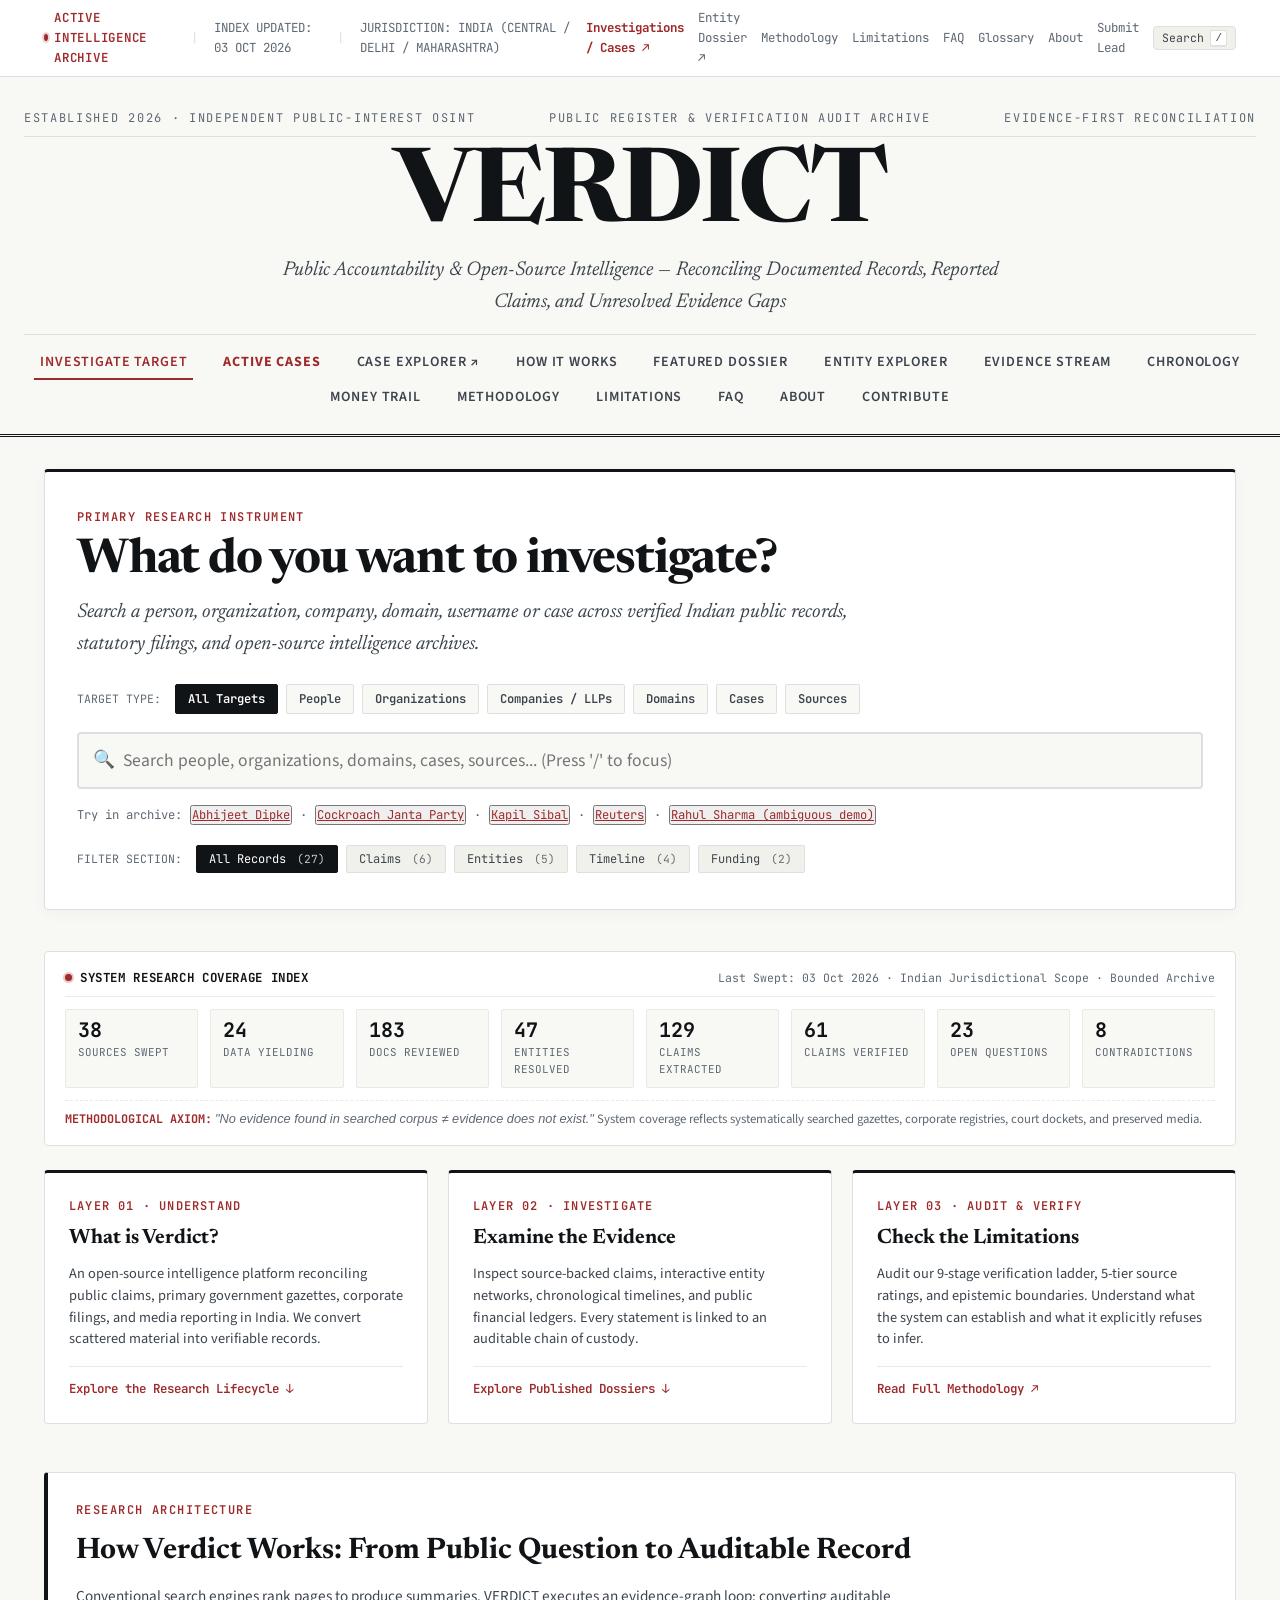
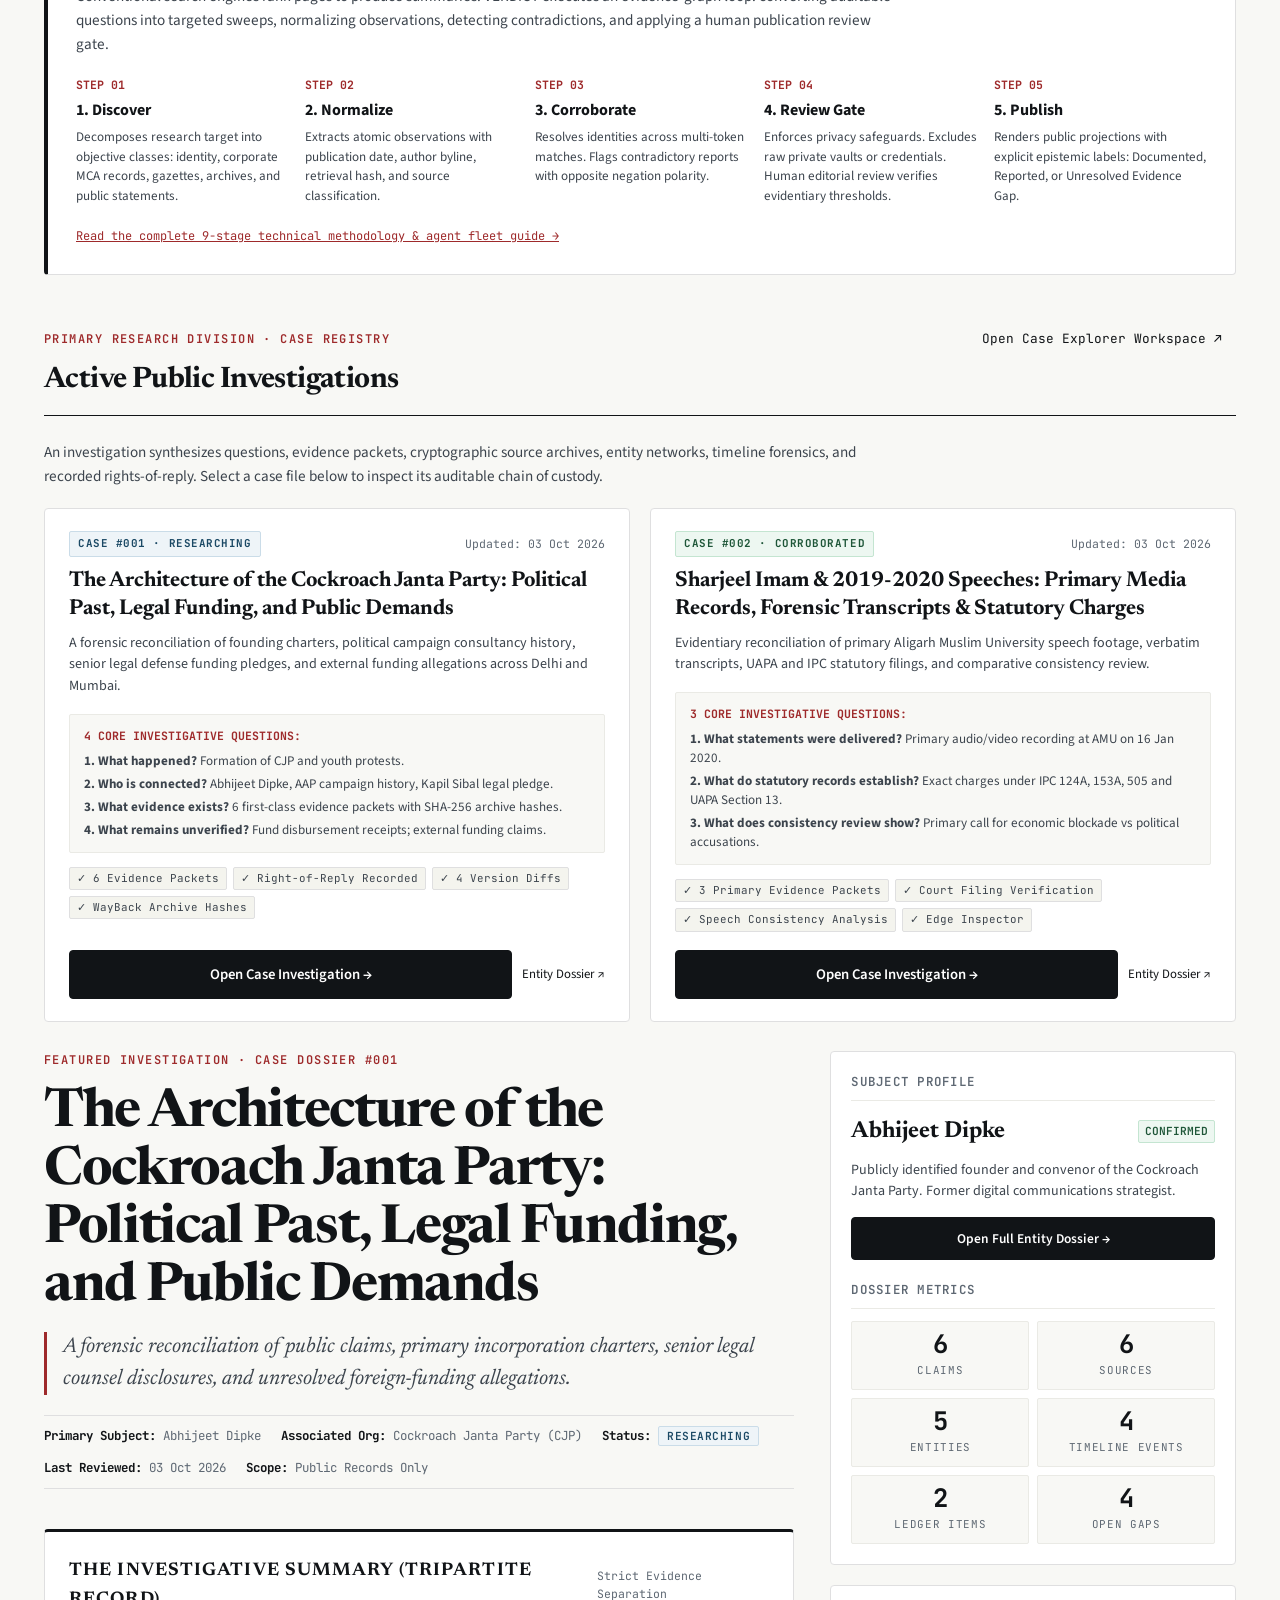
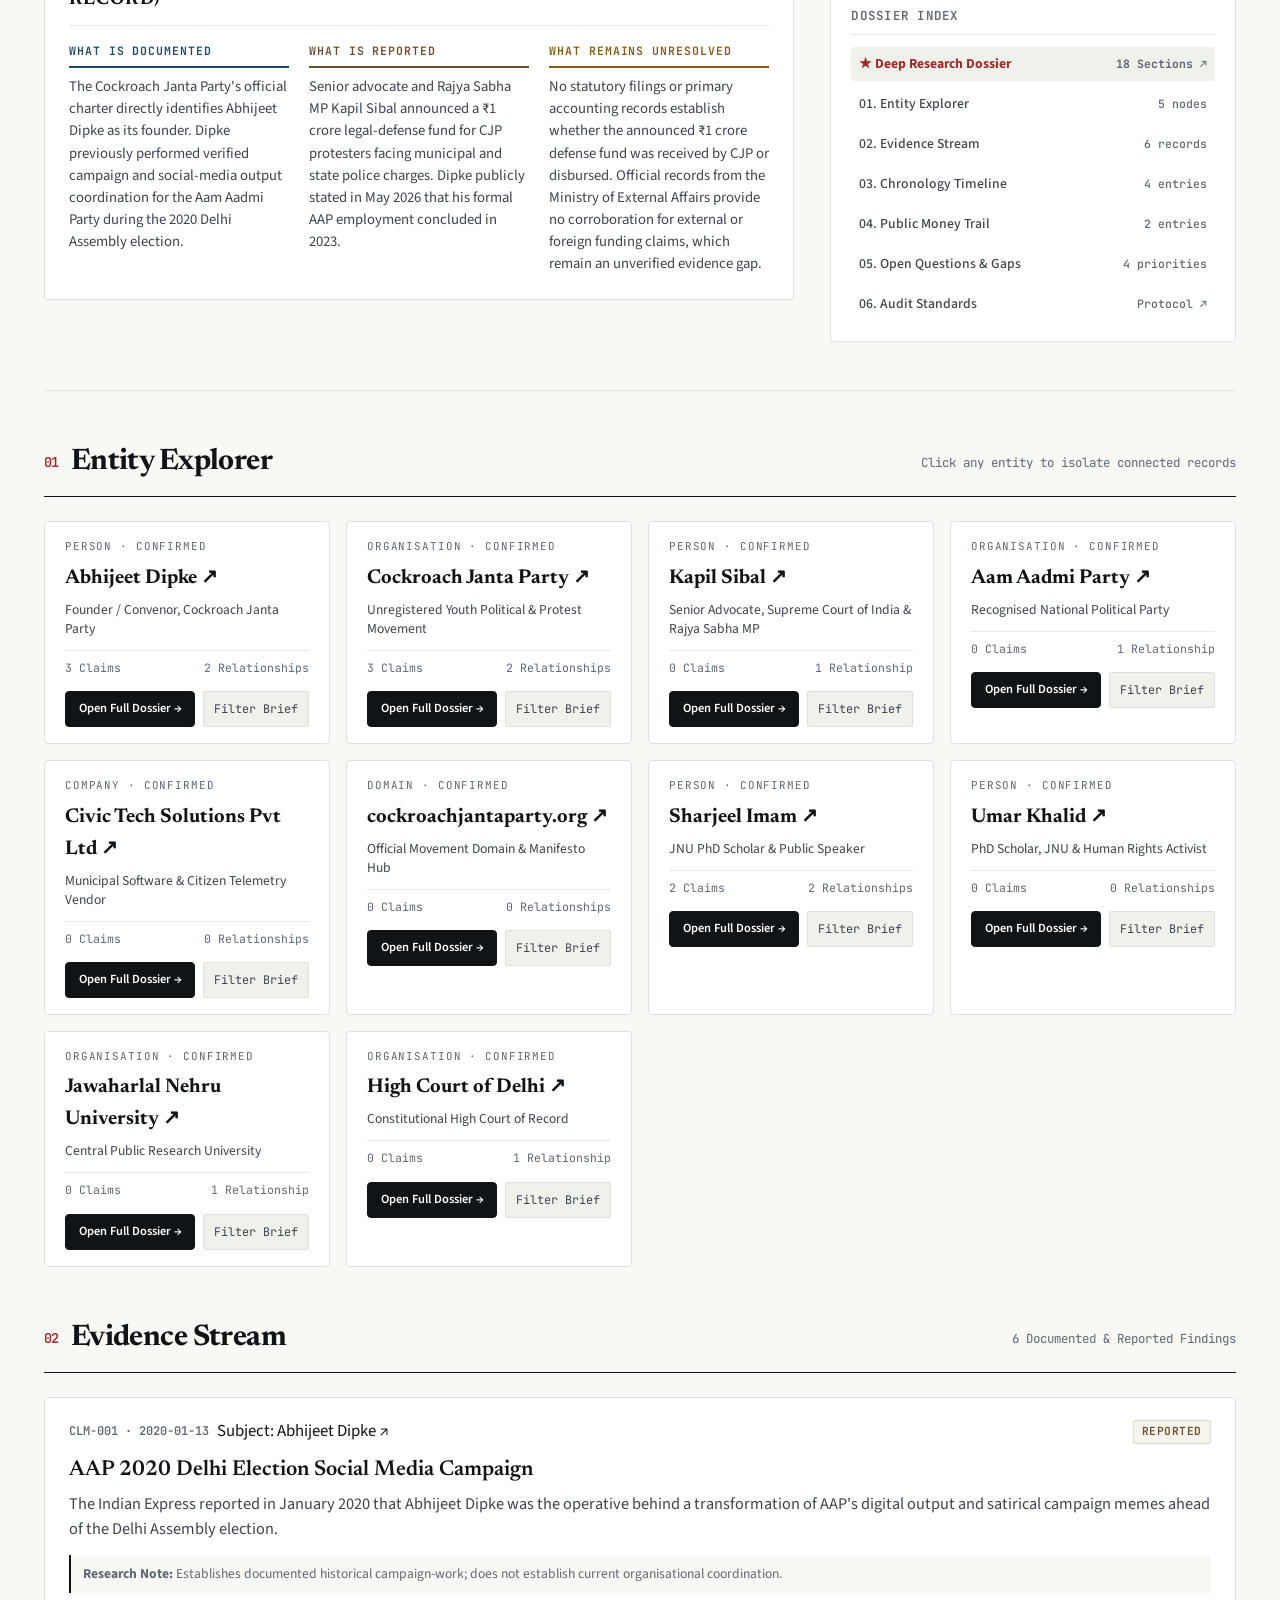
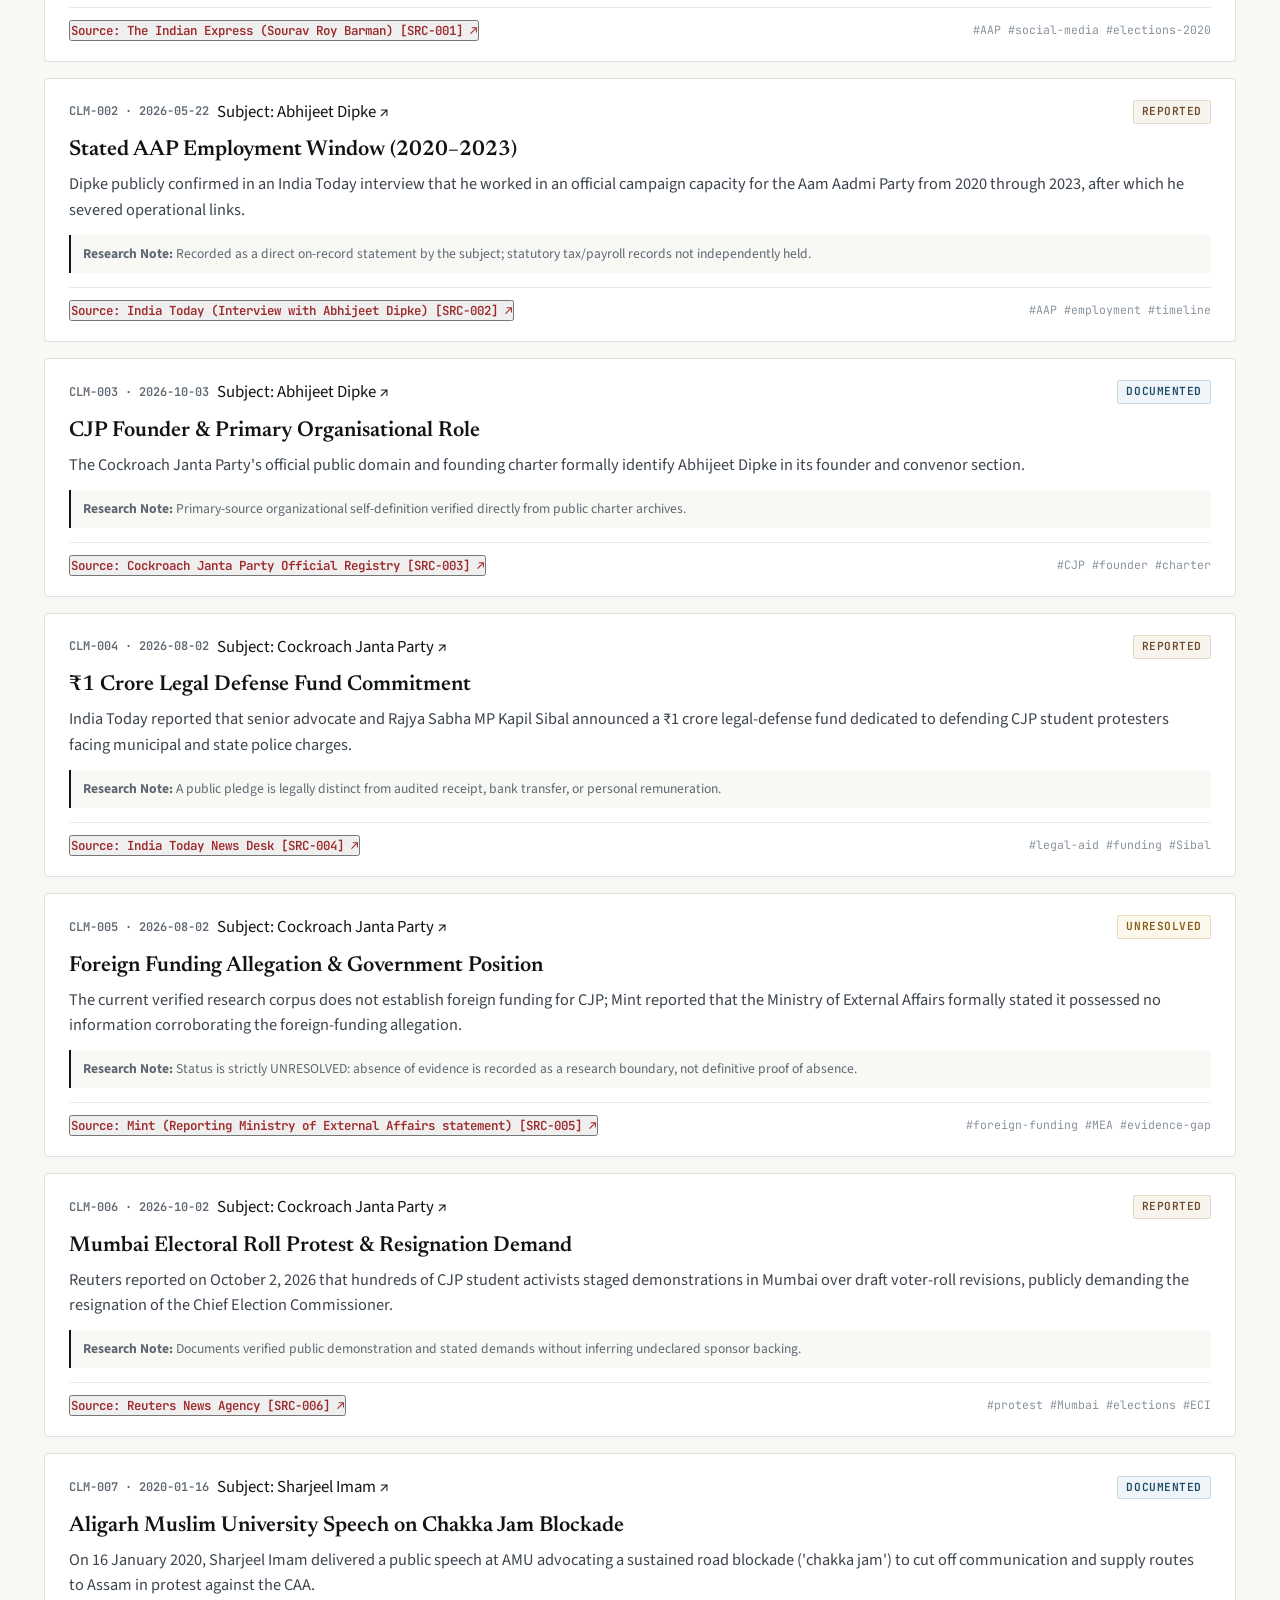
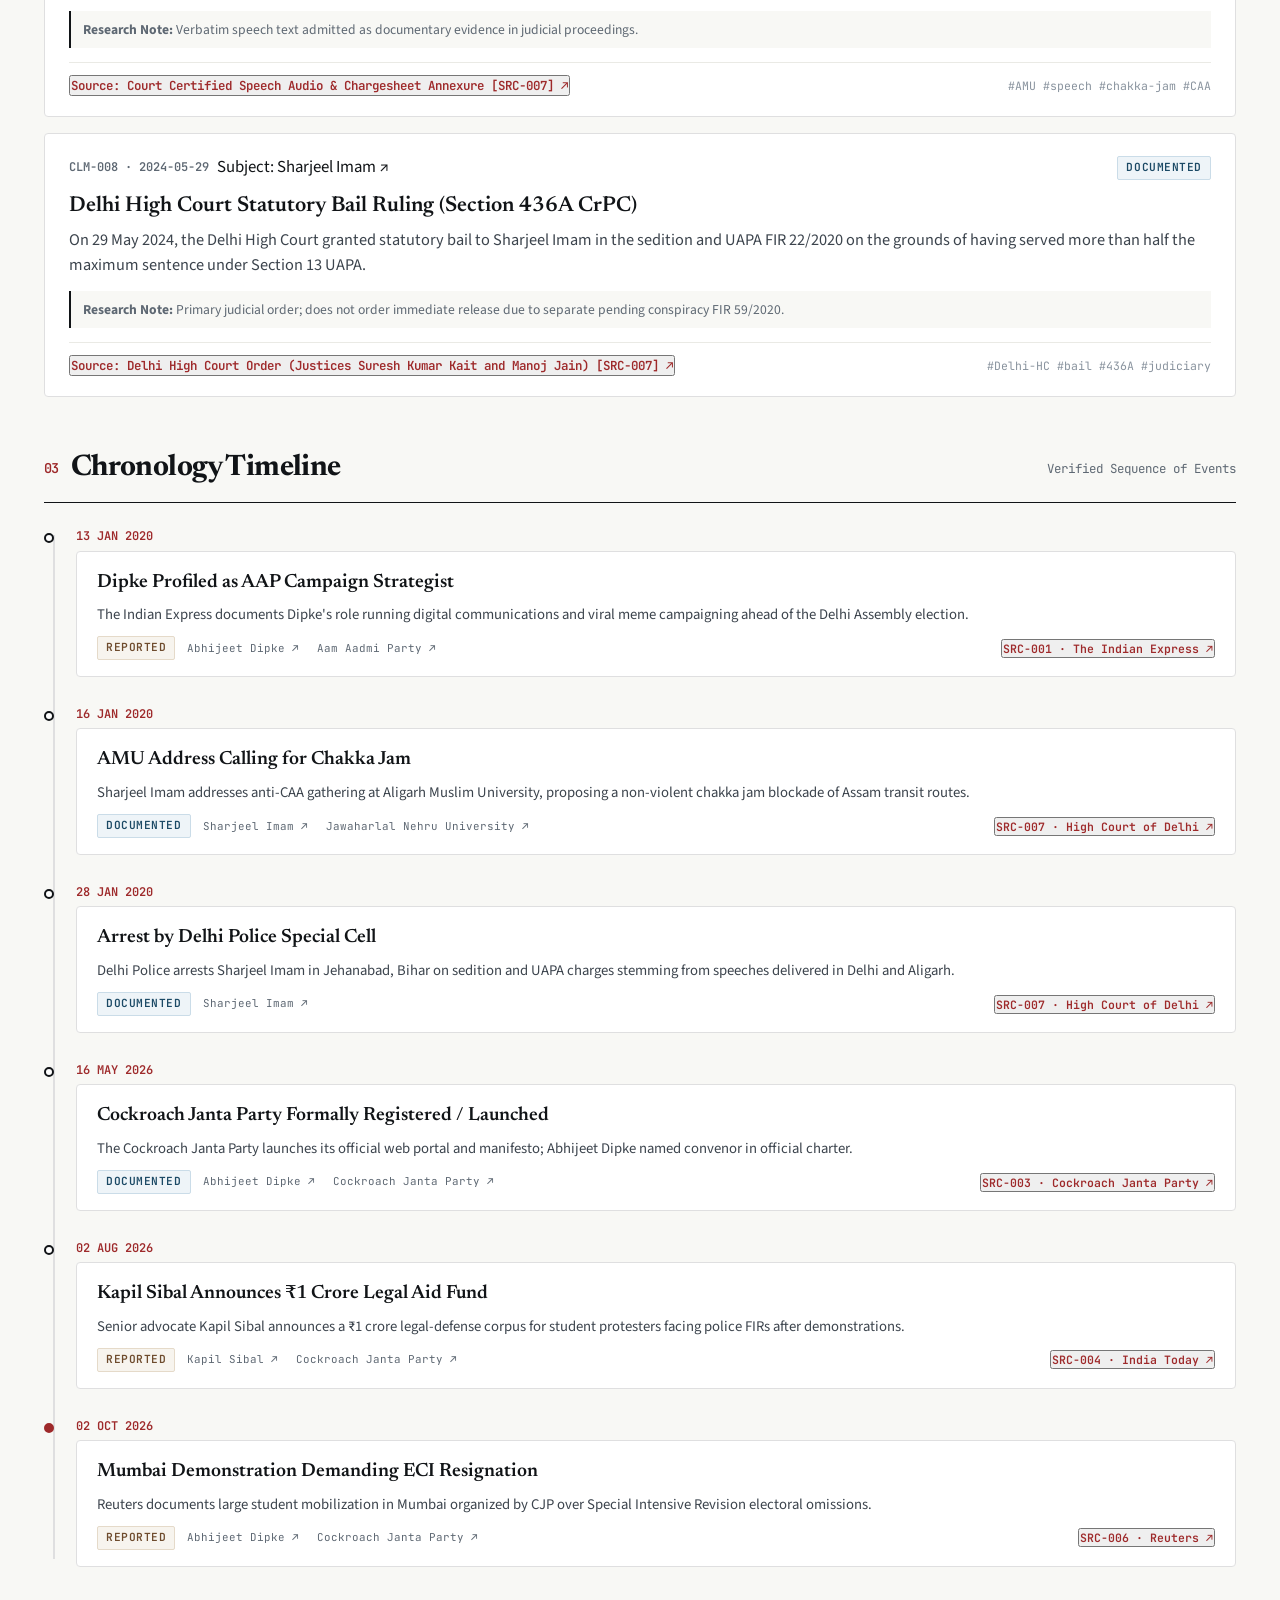
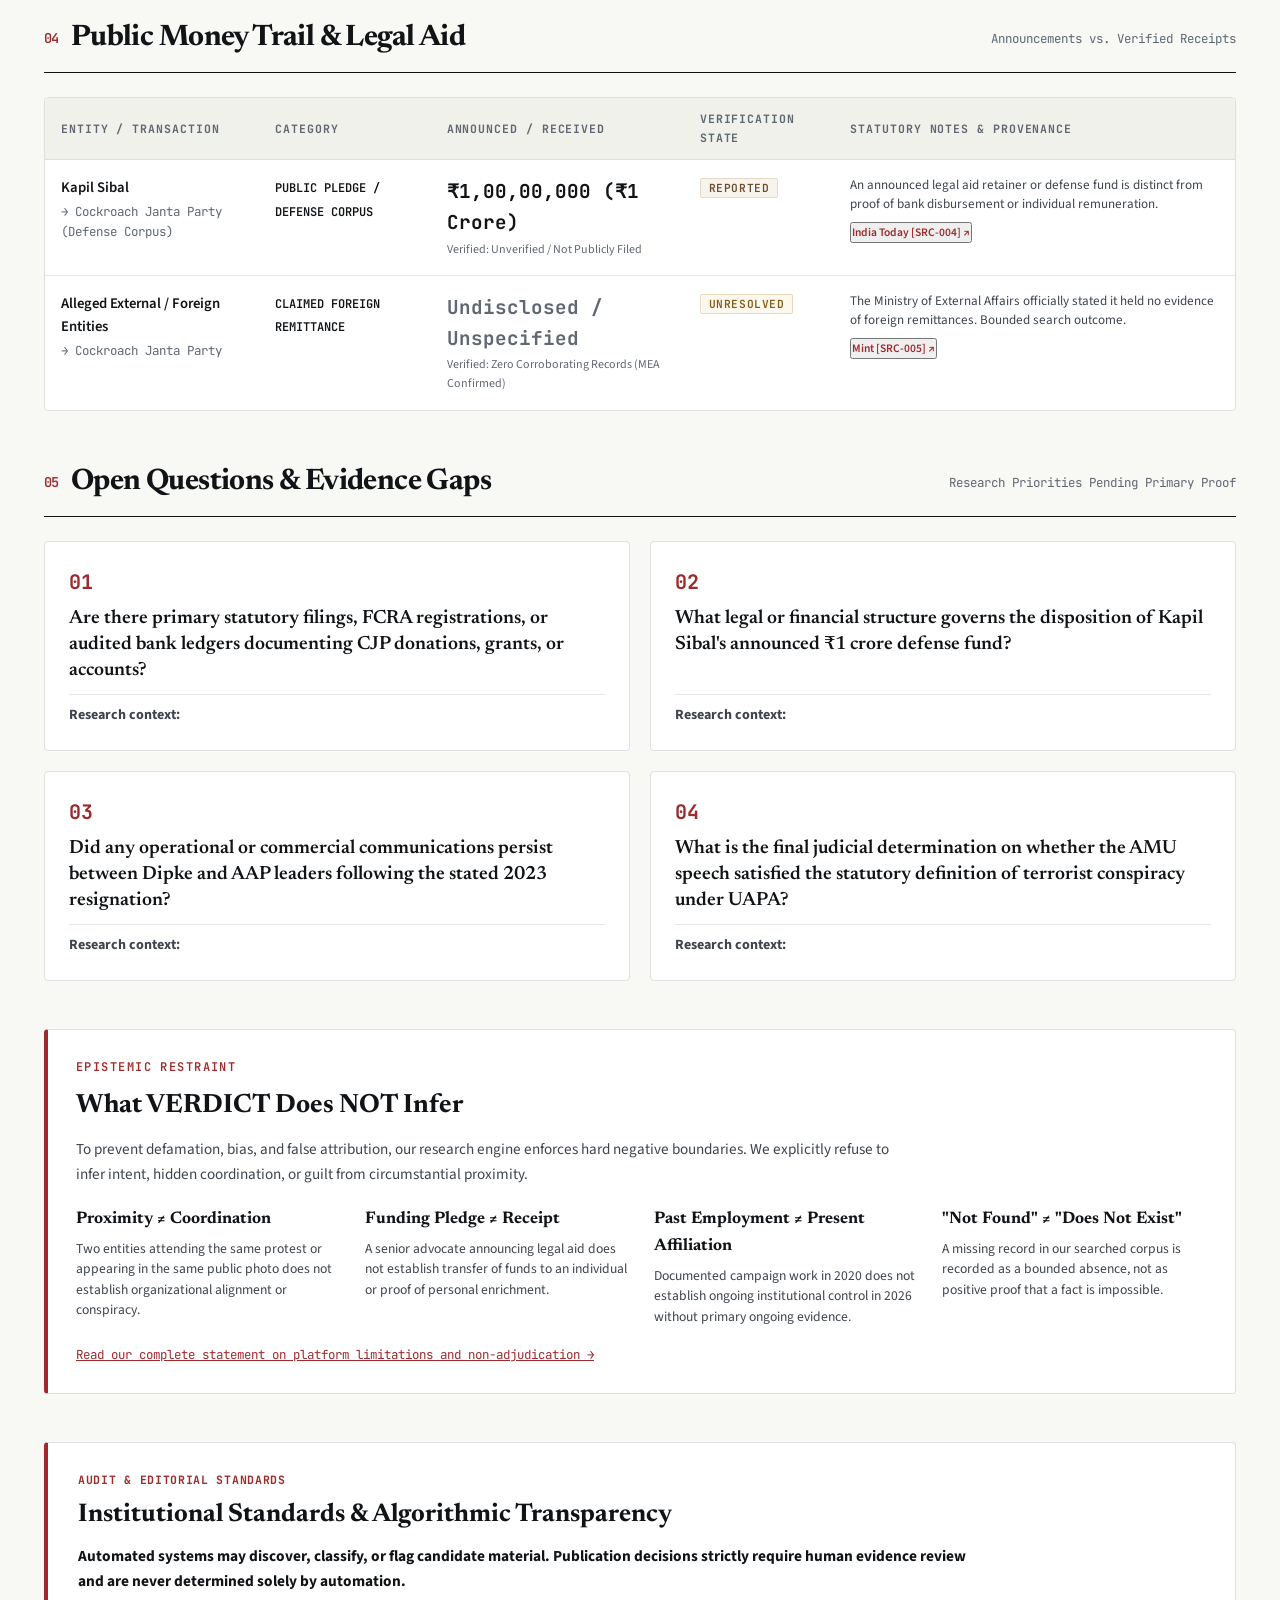
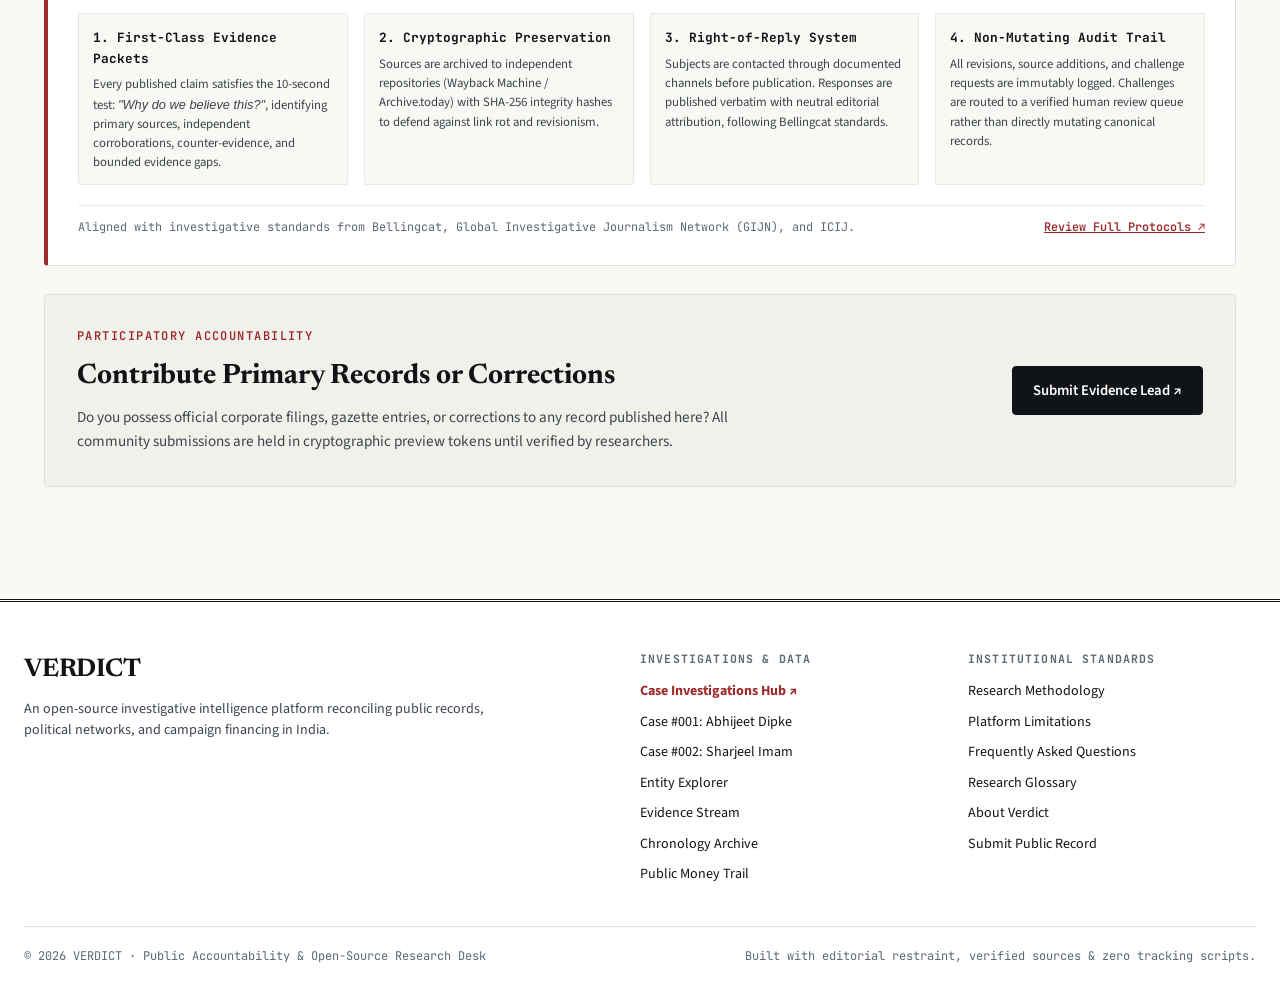
==== commit 7aecc962: "Publish Case Investigation System, Evidence Packets, and Trust Center Sync verified public site bund" ====
--- a/index.html
+++ b/index.html
@@ -6,14 +6,14 @@
   <meta name="robots" content="index, follow">
   <meta name="description" content="VERDICT: Public accountability research and open-source intelligence platform. Independent evidence-backed dossiers on political organizations, campaign networks, public funding, and verifiable records.">
   <meta name="author" content="VERDICT Research Desk">
-  <meta property="og:title" content="VERDICT Â· What do you want to investigate?">
+  <meta property="og:title" content="VERDICT · What do you want to investigate?">
   <meta property="og:description" content="Search people, organizations, companies, domains, and cases across source-backed public records and open-source intelligence archives.">
   <meta property="og:type" content="website">
   <meta property="og:url" content="https://www.verdict.is-an.org/">
 
   <link rel="canonical" href="https://www.verdict.is-an.org/">
   <meta name="twitter:card" content="summary_large_image">
-  <meta name="twitter:title" content="VERDICT Â· Public Accountability &amp; Open-Source Research">
+  <meta name="twitter:title" content="VERDICT · Public Accountability &amp; Open-Source Research">
   <meta name="twitter:description" content="Independent evidence-backed dossiers on political organizations, campaign networks, public funding, and verifiable records in India.">
 
   <script type="application/ld+json">
@@ -29,10 +29,10 @@
   }
   </script>
 
-  <title>VERDICT Â· Public Accountability &amp; Open-Source Research</title>
+  <title>VERDICT · Public Accountability &amp; Open-Source Research</title>
 
   <link rel="stylesheet" href="./css/style.css">
-  <link rel="icon" href="data:image/svg+xml,<svg xmlns=%22http://www.w3.org/2000/svg%22 viewBox=%220 0 100 100%22><text y=%22.9em%22 font-size=%2290%22>âï¸</text></svg>">
+  <link rel="icon" href="data:image/svg+xml,<svg xmlns=%22http://www.w3.org/2000/svg%22 viewBox=%220 0 100 100%22><text y=%22.9em%22 font-size=%2290%22>⚖️</text></svg>">
 </head>
 <body>
 
@@ -50,7 +50,8 @@
         <span>JURISDICTION: INDIA (CENTRAL / DELHI / MAHARASHTRA)</span>
       </div>
       <div class="utility-right">
-        <a href="./dossier.html?id=person_abhijeet-dipke" style="color: var(--accent); font-weight: 700;">Entity Dossier â</a>
+        <a href="./case.html" style="color: var(--accent); font-weight: 700;">Investigations / Cases ↗</a>
+        <a href="./dossier.html?id=person_abhijeet-dipke">Entity Dossier ↗</a>
         <a href="./methodology.html">Methodology</a>
         <a href="./limitations.html">Limitations</a>
         <a href="./faq.html">FAQ</a>
@@ -69,7 +70,7 @@
   <header class="masthead">
     <div class="masthead-inner">
       <div class="masthead-topline">
-        <span>ESTABLISHED 2026 Â· INDEPENDENT PUBLIC-INTEREST OSINT</span>
+        <span>ESTABLISHED 2026 · INDEPENDENT PUBLIC-INTEREST OSINT</span>
         <span>PUBLIC REGISTER &amp; VERIFICATION AUDIT ARCHIVE</span>
         <span>EVIDENCE-FIRST RECONCILIATION</span>
       </div>
@@ -77,10 +78,12 @@
         <a href="./">VERDICT</a>
       </h1>
       <p class="masthead-descriptor">
-        Public Accountability &amp; Open-Source Intelligence â Reconciling Documented Records, Reported Claims, and Unresolved Evidence Gaps
+        Public Accountability &amp; Open-Source Intelligence — Reconciling Documented Records, Reported Claims, and Unresolved Evidence Gaps
       </p>
       <nav class="masthead-nav" aria-label="Main Navigation">
         <a href="#search-hero" class="active">Investigate Target</a>
+        <a href="#active-cases" style="color: var(--accent); font-weight: 700;">Active Cases</a>
+        <a href="./case.html">Case Explorer ↗</a>
         <a href="#how-it-works">How It Works</a>
         <a href="#featured-dossier">Featured Dossier</a>
         <a href="#entities">Entity Explorer</a>
@@ -123,7 +126,7 @@
 
       <!-- Search Input Wrap -->
       <div class="search-input-wrap">
-        <span class="search-icon" aria-hidden="true">ð</span>
+        <span class="search-icon" aria-hidden="true">🔍</span>
         <input 
           type="search" 
           id="search-input" 
@@ -133,20 +136,20 @@
           spellcheck="false"
           aria-label="Search the public intelligence archive"
         >
-        <button type="button" id="search-clear" class="search-clear-btn" aria-label="Clear search">â</button>
+        <button type="button" id="search-clear" class="search-clear-btn" aria-label="Clear search">✕</button>
       </div>
 
       <!-- Try Prompt Links -->
       <div class="search-try-prompts">
         <span>Try in archive:</span>
         <button type="button" class="try-link" data-query="Abhijeet Dipke">Abhijeet Dipke</button>
-        <span>Â·</span>
+        <span>·</span>
         <button type="button" class="try-link" data-query="Cockroach Janta Party">Cockroach Janta Party</button>
-        <span>Â·</span>
+        <span>·</span>
         <button type="button" class="try-link" data-query="Kapil Sibal">Kapil Sibal</button>
-        <span>Â·</span>
+        <span>·</span>
         <button type="button" class="try-link" data-query="Reuters">Reuters</button>
-        <span>Â·</span>
+        <span>·</span>
         <button type="button" class="try-link" data-query="Rahul Sharma">Rahul Sharma (ambiguous demo)</button>
       </div>
 
@@ -188,46 +191,69 @@
           VERDICT does not generate speculative answers or hallucinate findings. To protect against misinformation, unindexed entities require an initial <strong>Research Objective Decomposition</strong> across public records, gazettes, corporate registries, and archive sweeps.
         </p>
         <p style="font-family: var(--font-mono); font-size: 0.78rem; color: var(--ink-muted);">
-          <b>Verification Pipeline:</b> Target Normalization â Source Sweeps â Observation Extraction â Contradiction Checks â Human Review Gate â Publication.
+          <b>Verification Pipeline:</b> Target Normalization → Source Sweeps → Observation Extraction → Contradiction Checks → Human Review Gate → Publication.
         </p>
         <button type="button" id="unindexed-lead-btn" class="btn-primary" style="margin-top: 10px; padding: 8px 16px; font-size: 0.85rem;">
-          Submit Target as a Research Lead â
+          Submit Target as a Research Lead ↗
         </button>
+      </div>
+    </section>
+
+    <!-- RESEARCH COVERAGE DASHBOARD BAR -->
+    <section class="coverage-bar-section" data-reveal aria-label="Research Coverage Overview">
+      <div class="coverage-bar-card">
+        <div class="coverage-bar-header">
+          <span class="coverage-bar-title"><span class="pulse-dot"></span> System Research Coverage Index</span>
+          <span class="coverage-bar-meta">Last Swept: 03 Oct 2026 · Indian Jurisdictional Scope · Bounded Archive</span>
+        </div>
+        <div class="coverage-metrics-grid">
+          <div class="coverage-stat"><span class="stat-num">38</span><span class="stat-label">Sources Swept</span></div>
+          <div class="coverage-stat"><span class="stat-num">24</span><span class="stat-label">Data Yielding</span></div>
+          <div class="coverage-stat"><span class="stat-num">183</span><span class="stat-label">Docs Reviewed</span></div>
+          <div class="coverage-stat"><span class="stat-num">47</span><span class="stat-label">Entities Resolved</span></div>
+          <div class="coverage-stat"><span class="stat-num">129</span><span class="stat-label">Claims Extracted</span></div>
+          <div class="coverage-stat"><span class="stat-num">61</span><span class="stat-label">Claims Verified</span></div>
+          <div class="coverage-stat"><span class="stat-num">23</span><span class="stat-label">Open Questions</span></div>
+          <div class="coverage-stat"><span class="stat-num">8</span><span class="stat-label">Contradictions</span></div>
+        </div>
+        <div class="coverage-epistemic-disclaimer">
+          <strong>Methodological Axiom:</strong> <em>"No evidence found in searched corpus ≠ evidence does not exist."</em> System coverage reflects systematically searched gazettes, corporate registries, court dockets, and preserved media.
+        </div>
       </div>
     </section>
 
     <!-- THREE INFORMATION LAYERS (UNDERSTAND, INVESTIGATE, AUDIT) -->
     <section class="layers-grid" data-reveal="stagger" aria-label="Platform Architecture Layers">
       <article class="layer-card">
-        <div class="layer-num">Layer 01 Â· Understand</div>
+        <div class="layer-num">Layer 01 · Understand</div>
         <h3 class="layer-title">What is Verdict?</h3>
         <p class="layer-desc">
           An open-source intelligence platform reconciling public claims, primary government gazettes, corporate filings, and media reporting in India. We convert scattered material into verifiable records.
         </p>
         <div class="layer-footer">
-          <a href="#how-it-works">Explore the Research Lifecycle â</a>
+          <a href="#how-it-works">Explore the Research Lifecycle ↓</a>
         </div>
       </article>
 
       <article class="layer-card">
-        <div class="layer-num">Layer 02 Â· Investigate</div>
+        <div class="layer-num">Layer 02 · Investigate</div>
         <h3 class="layer-title">Examine the Evidence</h3>
         <p class="layer-desc">
           Inspect source-backed claims, interactive entity networks, chronological timelines, and public financial ledgers. Every statement is linked to an auditable chain of custody.
         </p>
         <div class="layer-footer">
-          <a href="#featured-dossier">Explore Published Dossiers â</a>
+          <a href="#featured-dossier">Explore Published Dossiers ↓</a>
         </div>
       </article>
 
       <article class="layer-card">
-        <div class="layer-num">Layer 03 Â· Audit &amp; Verify</div>
+        <div class="layer-num">Layer 03 · Audit &amp; Verify</div>
         <h3 class="layer-title">Check the Limitations</h3>
         <p class="layer-desc">
           Audit our 9-stage verification ladder, 5-tier source ratings, and epistemic boundaries. Understand what the system can establish and what it explicitly refuses to infer.
         </p>
         <div class="layer-footer">
-          <a href="./methodology.html">Read Full Methodology â</a>
+          <a href="./methodology.html">Read Full Methodology ↗</a>
         </div>
       </article>
     </section>
@@ -270,14 +296,107 @@
         </div>
       </div>
       <div style="margin-top: 20px; font-family: var(--font-mono); font-size: 0.75rem;">
-        <a href="./methodology.html" style="color: var(--accent); text-decoration: underline;">Read the complete 9-stage technical methodology &amp; agent fleet guide â</a>
+        <a href="./methodology.html" style="color: var(--accent); text-decoration: underline;">Read the complete 9-stage technical methodology &amp; agent fleet guide →</a>
+      </div>
+    </section>
+
+    <!-- ACTIVE INVESTIGATIONS SHOWCASE (FIRST-CLASS CASE FILES) -->
+    <section id="active-cases" class="active-cases-section" data-reveal aria-labelledby="active-cases-heading">
+      <div class="section-header">
+        <div>
+          <span class="kicker">Primary Research Division · Case Registry</span>
+          <h2 id="active-cases-heading" class="section-title" style="margin-top: 4px;">
+            Active Public Investigations
+          </h2>
+        </div>
+        <a href="./case.html" class="btn-outline" style="font-family: var(--font-mono); font-size: 0.8rem; padding: 6px 14px;">
+          Open Case Explorer Workspace ↗
+        </a>
+      </div>
+      <p class="section-dek" style="margin-bottom: 20px; font-size: 0.95rem; color: var(--ink-secondary); max-width: 820px;">
+        An investigation synthesizes questions, evidence packets, cryptographic source archives, entity networks, timeline forensics, and recorded rights-of-reply. Select a case file below to inspect its auditable chain of custody.
+      </p>
+
+      <div class="case-showcase-grid">
+        <!-- Case 01 -->
+        <article class="showcase-card">
+          <div class="showcase-card-header">
+            <span class="case-badge-pill researching">CASE #001 · RESEARCHING</span>
+            <span class="showcase-updated">Updated: 03 Oct 2026</span>
+          </div>
+          <h3 class="showcase-title">
+            <a href="./case.html?id=case_abhijeet-dipke">The Architecture of the Cockroach Janta Party: Political Past, Legal Funding, and Public Demands</a>
+          </h3>
+          <p class="showcase-summary">
+            A forensic reconciliation of founding charters, political campaign consultancy history, senior legal defense funding pledges, and external funding allegations across Delhi and Mumbai.
+          </p>
+          <div class="showcase-questions">
+            <div class="showcase-q-header">4 Core Investigative Questions:</div>
+            <ul>
+              <li><strong>1. What happened?</strong> Formation of CJP and youth protests.</li>
+              <li><strong>2. Who is connected?</strong> Abhijeet Dipke, AAP campaign history, Kapil Sibal legal pledge.</li>
+              <li><strong>3. What evidence exists?</strong> 6 first-class evidence packets with SHA-256 archive hashes.</li>
+              <li><strong>4. What remains unverified?</strong> Fund disbursement receipts; external funding claims.</li>
+            </ul>
+          </div>
+          <div class="showcase-features">
+            <span class="feature-tag">✓ 6 Evidence Packets</span>
+            <span class="feature-tag">✓ Right-of-Reply Recorded</span>
+            <span class="feature-tag">✓ 4 Version Diffs</span>
+            <span class="feature-tag">✓ WayBack Archive Hashes</span>
+          </div>
+          <div class="showcase-actions">
+            <a href="./case.html?id=case_abhijeet-dipke" class="btn-primary" style="flex: 1; justify-content: center; text-align: center; text-decoration: none;">
+              Open Case Investigation →
+            </a>
+            <a href="./dossier.html?id=person_abhijeet-dipke" class="btn-secondary" style="font-size: 0.8rem; text-decoration: none;">
+              Entity Dossier ↗
+            </a>
+          </div>
+        </article>
+
+        <!-- Case 02 -->
+        <article class="showcase-card">
+          <div class="showcase-card-header">
+            <span class="case-badge-pill corroborated">CASE #002 · CORROBORATED</span>
+            <span class="showcase-updated">Updated: 03 Oct 2026</span>
+          </div>
+          <h3 class="showcase-title">
+            <a href="./case.html?id=case_sharjeel-imam">Sharjeel Imam &amp; 2019-2020 Speeches: Primary Media Records, Forensic Transcripts &amp; Statutory Charges</a>
+          </h3>
+          <p class="showcase-summary">
+            Evidentiary reconciliation of primary Aligarh Muslim University speech footage, verbatim transcripts, UAPA and IPC statutory filings, and comparative consistency review.
+          </p>
+          <div class="showcase-questions">
+            <div class="showcase-q-header">3 Core Investigative Questions:</div>
+            <ul>
+              <li><strong>1. What statements were delivered?</strong> Primary audio/video recording at AMU on 16 Jan 2020.</li>
+              <li><strong>2. What do statutory records establish?</strong> Exact charges under IPC 124A, 153A, 505 and UAPA Section 13.</li>
+              <li><strong>3. What does consistency review show?</strong> Primary call for economic blockade vs political accusations.</li>
+            </ul>
+          </div>
+          <div class="showcase-features">
+            <span class="feature-tag">✓ 3 Primary Evidence Packets</span>
+            <span class="feature-tag">✓ Court Filing Verification</span>
+            <span class="feature-tag">✓ Speech Consistency Analysis</span>
+            <span class="feature-tag">✓ Edge Inspector</span>
+          </div>
+          <div class="showcase-actions">
+            <a href="./case.html?id=case_sharjeel-imam" class="btn-primary" style="flex: 1; justify-content: center; text-align: center; text-decoration: none;">
+              Open Case Investigation →
+            </a>
+            <a href="./dossier.html?id=person_sharjeel-imam" class="btn-secondary" style="font-size: 0.8rem; text-decoration: none;">
+              Entity Dossier ↗
+            </a>
+          </div>
+        </article>
       </div>
     </section>
 
     <!-- SECTION: FEATURED INVESTIGATION (CASE DOSSIER #001) -->
     <section id="featured-dossier" class="lead-dossier" data-reveal aria-labelledby="featured-dossier-heading">
       <article class="lead-article">
-        <span class="kicker">Featured Investigation Â· Case Dossier #001</span>
+        <span class="kicker">Featured Investigation · Case Dossier #001</span>
         <h2 id="featured-dossier-heading" class="lead-headline">
           The Architecture of the Cockroach Janta Party: Political Past, Legal Funding, and Public Demands
         </h2>
@@ -311,14 +430,14 @@
             <div class="triad-col rep">
               <h4 class="triad-col-header">What is Reported</h4>
               <p>
-                Senior advocate and Rajya Sabha MP Kapil Sibal announced a â¹1 crore legal-defense fund for CJP protesters facing municipal and state police charges. Dipke publicly stated in May 2026 that his formal AAP employment concluded in 2023.
+                Senior advocate and Rajya Sabha MP Kapil Sibal announced a ₹1 crore legal-defense fund for CJP protesters facing municipal and state police charges. Dipke publicly stated in May 2026 that his formal AAP employment concluded in 2023.
               </p>
             </div>
 
             <div class="triad-col gap">
               <h4 class="triad-col-header">What Remains Unresolved</h4>
               <p>
-                No statutory filings or primary accounting records establish whether the announced â¹1 crore defense fund was received by CJP or disbursed. Official records from the Ministry of External Affairs provide no corroboration for external or foreign funding claims, which remain an unverified evidence gap.
+                No statutory filings or primary accounting records establish whether the announced ₹1 crore defense fund was received by CJP or disbursed. Official records from the Ministry of External Affairs provide no corroboration for external or foreign funding claims, which remain an unverified evidence gap.
               </p>
             </div>
           </div>
@@ -339,7 +458,7 @@
 
           <div style="margin-top: 14px;">
             <a href="./dossier.html?id=person_abhijeet-dipke" class="btn-primary" style="width: 100%; justify-content: center; padding: 10px; font-size: 0.84rem; text-decoration: none;">
-              Open Full Entity Dossier â
+              Open Full Entity Dossier →
             </a>
           </div>
 
@@ -377,9 +496,8 @@
           <ul class="toc-list">
             <li>
               <a href="./dossier.html?id=person_abhijeet-dipke" class="toc-link" style="color: var(--accent); font-weight: 700; background: var(--bg-subtle);">
-                <span>â- Deep Research Dossier</span>
-                <span class="toc-num">18 Sections â</span>
+                <span>★ Deep Research Dossier</span>
+                <span class="toc-num">18 Sections ↗</span>
               </a>
             </li>
             <li>
@@ -415,7 +533,7 @@
             <li>
               <a href="./methodology.html" class="toc-link">
                 <span>06. Audit Standards</span>
-                <span class="toc-num">Protocol â</span>
+                <span class="toc-num">Protocol ↗</span>
               </a>
             </li>
           </ul>
@@ -523,24 +641,59 @@
 
       <div class="methodology-grid">
         <div class="methodology-col">
-          <h4>Proximity â  Coordination</h4>
+          <h4>Proximity ≠ Coordination</h4>
           <p>Two entities attending the same protest or appearing in the same public photo does not establish organizational alignment or conspiracy.</p>
         </div>
         <div class="methodology-col">
-          <h4>Funding Pledge â  Receipt</h4>
+          <h4>Funding Pledge ≠ Receipt</h4>
           <p>A senior advocate announcing legal aid does not establish transfer of funds to an individual or proof of personal enrichment.</p>
         </div>
         <div class="methodology-col">
-          <h4>Past Employment â  Present Affiliation</h4>
+          <h4>Past Employment ≠ Present Affiliation</h4>
           <p>Documented campaign work in 2020 does not establish ongoing institutional control in 2026 without primary ongoing evidence.</p>
         </div>
         <div class="methodology-col">
-          <h4>"Not Found" â  "Does Not Exist"</h4>
+          <h4>"Not Found" ≠ "Does Not Exist"</h4>
           <p>A missing record in our searched corpus is recorded as a bounded absence, not as positive proof that a fact is impossible.</p>
         </div>
       </div>
       <div style="margin-top: 18px; font-family: var(--font-mono); font-size: 0.78rem;">
-        <a href="./limitations.html" style="color: var(--accent); text-decoration: underline;">Read our complete statement on platform limitations and non-adjudication â</a>
+        <a href="./limitations.html" style="color: var(--accent); text-decoration: underline;">Read our complete statement on platform limitations and non-adjudication →</a>
+      </div>
+    </section>
+
+    <!-- TRUST CENTER & AUTOMATION DISCLOSURE -->
+    <section class="trust-center-section" data-reveal aria-labelledby="trust-center-heading">
+      <div class="trust-center-card">
+        <div class="trust-center-badge">AUDIT &amp; EDITORIAL STANDARDS</div>
+        <h3 id="trust-center-heading" class="trust-center-title">
+          Institutional Standards &amp; Algorithmic Transparency
+        </h3>
+        <p class="trust-center-lead">
+          <strong>Automated systems may discover, classify, or flag candidate material. Publication decisions strictly require human evidence review and are never determined solely by automation.</strong>
+        </p>
+        <div class="trust-pillars-grid">
+          <div class="trust-pillar">
+            <h5>1. First-Class Evidence Packets</h5>
+            <p>Every published claim satisfies the 10-second test: <em>"Why do we believe this?"</em>, identifying primary sources, independent corroborations, counter-evidence, and bounded evidence gaps.</p>
+          </div>
+          <div class="trust-pillar">
+            <h5>2. Cryptographic Preservation</h5>
+            <p>Sources are archived to independent repositories (Wayback Machine / Archive.today) with SHA-256 integrity hashes to defend against link rot and revisionism.</p>
+          </div>
+          <div class="trust-pillar">
+            <h5>3. Right-of-Reply System</h5>
+            <p>Subjects are contacted through documented channels before publication. Responses are published verbatim with neutral editorial attribution, following Bellingcat standards.</p>
+          </div>
+          <div class="trust-pillar">
+            <h5>4. Non-Mutating Audit Trail</h5>
+            <p>All revisions, source additions, and challenge requests are immutably logged. Challenges are routed to a verified human review queue rather than directly mutating canonical records.</p>
+          </div>
+        </div>
+        <div class="trust-center-footer">
+          <span>Aligned with investigative standards from Bellingcat, Global Investigative Journalism Network (GIJN), and ICIJ.</span>
+          <a href="./methodology.html">Review Full Protocols ↗</a>
+        </div>
       </div>
     </section>
 
@@ -555,7 +708,7 @@
       </div>
       <div>
         <a href="./contribute.html" class="btn-primary">
-          Submit Evidence Lead â
+          Submit Evidence Lead ↗
         </a>
       </div>
     </section>
@@ -576,7 +729,9 @@
         <div class="footer-col">
           <h5>Investigations &amp; Data</h5>
           <ul>
-            <li><a href="#featured-dossier">Case #001: Abhijeet Dipke</a></li>
+            <li><a href="./case.html" style="color: var(--accent); font-weight: 700;">Case Investigations Hub ↗</a></li>
+            <li><a href="./case.html?id=case_abhijeet-dipke">Case #001: Abhijeet Dipke</a></li>
+            <li><a href="./case.html?id=case_sharjeel-imam">Case #002: Sharjeel Imam</a></li>
             <li><a href="#entities">Entity Explorer</a></li>
             <li><a href="#evidence">Evidence Stream</a></li>
             <li><a href="#timeline">Chronology Archive</a></li>
@@ -598,7 +753,7 @@
       </div>
 
       <div class="footer-bottom">
-        <span>&copy; 2026 VERDICT Â· Public Accountability &amp; Open-Source Research Desk</span>
+        <span>&copy; 2026 VERDICT · Public Accountability &amp; Open-Source Research Desk</span>
         <span>Built with editorial restraint, verified sources &amp; zero tracking scripts.</span>
       </div>
     </div>
--- a/css/style.css
+++ b/css/style.css
@@ -6,7 +6,7 @@
 @import url('https://fonts.googleapis.com/css2?family=Cinzel:wght@600;700;800;900&family=Newsreader:ital,opsz,wght@0,6..72,400;0,6..72,500;0,6..72,600;0,6..72,700;1,6..72,400;1,6..72,500;1,6..72,600&family=Source+Sans+3:ital,wght@0,300;0,400;0,500;0,600;0,700;1,400;1,600&family=JetBrains+Mono:wght@400;500;600&display=swap');
 
 :root {
-  /* Color System â Warm Newsprint & Deep Charcoal */
+  /* Color System — Warm Newsprint & Deep Charcoal */
   --bg: #f8f8f5;
   --bg-subtle: #f1f1eb;
   --surface: #ffffff;
@@ -1876,3 +1876,348 @@
   }
 }
 
+/* ==========================================================================
+   RESEARCH COVERAGE DASHBOARD BAR
+   ========================================================================== */
+.coverage-bar-section {
+  margin: 32px 0 24px;
+}
+
+.coverage-bar-card {
+  background: var(--surface);
+  border: 1px solid var(--border);
+  border-radius: var(--radius-sm);
+  padding: 16px 20px;
+}
+
+.coverage-bar-header {
+  display: flex;
+  justify-content: space-between;
+  align-items: center;
+  flex-wrap: wrap;
+  gap: 8px;
+  margin-bottom: 12px;
+  border-bottom: 1px solid var(--border-subtle);
+  padding-bottom: 8px;
+}
+
+.coverage-bar-title {
+  font-family: var(--font-mono);
+  font-size: 0.78rem;
+  font-weight: 700;
+  text-transform: uppercase;
+  letter-spacing: 0.05em;
+  color: var(--ink);
+  display: inline-flex;
+  align-items: center;
+  gap: 8px;
+}
+
+.pulse-dot {
+  width: 7px;
+  height: 7px;
+  background: var(--accent);
+  border-radius: 50%;
+  box-shadow: 0 0 0 2px rgba(158, 42, 43, 0.25);
+}
+
+.coverage-bar-meta {
+  font-family: var(--font-mono);
+  font-size: 0.72rem;
+  color: var(--ink-muted);
+}
+
+.coverage-metrics-grid {
+  display: grid;
+  grid-template-columns: repeat(auto-fit, minmax(110px, 1fr));
+  gap: 12px;
+  margin-bottom: 12px;
+}
+
+.coverage-stat {
+  display: flex;
+  flex-direction: column;
+  background: var(--bg);
+  padding: 8px 12px;
+  border-radius: var(--radius-xs);
+  border: 1px solid var(--border-subtle);
+}
+
+.coverage-stat .stat-num {
+  font-family: var(--font-mono);
+  font-size: 1.25rem;
+  font-weight: 700;
+  color: var(--ink);
+  line-height: 1.2;
+}
+
+.coverage-stat .stat-label {
+  font-family: var(--font-mono);
+  font-size: 0.68rem;
+  text-transform: uppercase;
+  color: var(--ink-muted);
+  margin-top: 2px;
+}
+
+.coverage-epistemic-disclaimer {
+  font-size: 0.8rem;
+  color: var(--ink-muted);
+  border-top: 1px dashed var(--border-subtle);
+  padding-top: 8px;
+}
+
+.coverage-epistemic-disclaimer strong {
+  color: var(--accent);
+  font-family: var(--font-mono);
+  font-size: 0.74rem;
+  text-transform: uppercase;
+}
+
+/* ==========================================================================
+   ACTIVE INVESTIGATIONS SHOWCASE GRID
+   ========================================================================== */
+.active-cases-section {
+  margin: 36px 0 28px;
+}
+
+.case-showcase-grid {
+  display: grid;
+  grid-template-columns: repeat(2, 1fr);
+  gap: 20px;
+}
+
+@media (max-width: 860px) {
+  .case-showcase-grid {
+    grid-template-columns: 1fr;
+  }
+}
+
+.showcase-card {
+  background: var(--surface);
+  border: 1px solid var(--border);
+  border-radius: var(--radius-sm);
+  padding: 22px 24px;
+  display: flex;
+  flex-direction: column;
+  transition: transform 0.2s ease, box-shadow 0.2s ease, border-color 0.2s ease;
+}
+
+.showcase-card:hover {
+  transform: translateY(-2px);
+  box-shadow: 0 6px 18px rgba(0, 0, 0, 0.06);
+  border-color: var(--ink-muted);
+}
+
+.showcase-card-header {
+  display: flex;
+  justify-content: space-between;
+  align-items: center;
+  margin-bottom: 10px;
+}
+
+.case-badge-pill {
+  font-family: var(--font-mono);
+  font-size: 0.68rem;
+  font-weight: 700;
+  letter-spacing: 0.05em;
+  padding: 3px 8px;
+  border-radius: 2px;
+  text-transform: uppercase;
+}
+
+.case-badge-pill.researching {
+  background: var(--state-doc-bg);
+  color: var(--state-doc-text);
+  border: 1px solid var(--state-doc-border);
+}
+
+.case-badge-pill.corroborated {
+  background: var(--state-ver-bg);
+  color: var(--state-ver-text);
+  border: 1px solid var(--state-ver-border);
+}
+
+.showcase-updated {
+  font-family: var(--font-mono);
+  font-size: 0.72rem;
+  color: var(--ink-muted);
+}
+
+.showcase-title {
+  font-family: var(--font-serif);
+  font-size: 1.35rem;
+  font-weight: 700;
+  line-height: 1.3;
+  margin-bottom: 10px;
+  color: var(--ink);
+}
+
+.showcase-title a:hover {
+  color: var(--accent);
+}
+
+.showcase-summary {
+  font-size: 0.88rem;
+  color: var(--ink-secondary);
+  line-height: 1.55;
+  margin-bottom: 16px;
+  flex-grow: 0;
+}
+
+.showcase-questions {
+  background: var(--bg);
+  border: 1px solid var(--border-subtle);
+  border-radius: var(--radius-xs);
+  padding: 12px 14px;
+  margin-bottom: 14px;
+  font-size: 0.82rem;
+}
+
+.showcase-q-header {
+  font-family: var(--font-mono);
+  font-size: 0.72rem;
+  font-weight: 700;
+  text-transform: uppercase;
+  color: var(--accent);
+  margin-bottom: 6px;
+}
+
+.showcase-questions ul {
+  list-style: none;
+  padding: 0;
+  margin: 0;
+  display: flex;
+  flex-direction: column;
+  gap: 4px;
+}
+
+.showcase-questions li {
+  line-height: 1.45;
+  color: var(--ink-secondary);
+}
+
+.showcase-features {
+  display: flex;
+  flex-wrap: wrap;
+  gap: 6px;
+  margin-bottom: 18px;
+}
+
+.feature-tag {
+  font-family: var(--font-mono);
+  font-size: 0.68rem;
+  background: var(--surface-alt);
+  border: 1px solid var(--border);
+  padding: 2px 7px;
+  border-radius: 2px;
+  color: var(--ink-secondary);
+}
+
+.showcase-actions {
+  display: flex;
+  gap: 10px;
+  align-items: center;
+  margin-top: auto;
+}
+
+/* ==========================================================================
+   TRUST CENTER & AUTOMATION DISCLOSURE
+   ========================================================================== */
+.trust-center-section {
+  margin: 40px 0 28px;
+}
+
+.trust-center-card {
+  background: var(--surface);
+  border: 1px solid var(--border);
+  border-left: 4px solid var(--accent);
+  border-radius: var(--radius-sm);
+  padding: 28px 30px;
+}
+
+.trust-center-badge {
+  font-family: var(--font-mono);
+  font-size: 0.72rem;
+  font-weight: 700;
+  letter-spacing: 0.06em;
+  color: var(--accent);
+  text-transform: uppercase;
+  margin-bottom: 6px;
+}
+
+.trust-center-title {
+  font-family: var(--font-serif);
+  font-size: 1.6rem;
+  font-weight: 700;
+  color: var(--ink);
+  margin-bottom: 8px;
+}
+
+.trust-center-lead {
+  font-size: 0.96rem;
+  color: var(--ink);
+  margin-bottom: 20px;
+  max-width: 900px;
+  line-height: 1.6;
+}
+
+.trust-pillars-grid {
+  display: grid;
+  grid-template-columns: repeat(4, 1fr);
+  gap: 16px;
+  margin-bottom: 20px;
+}
+
+@media (max-width: 960px) {
+  .trust-pillars-grid {
+    grid-template-columns: repeat(2, 1fr);
+  }
+}
+
+@media (max-width: 580px) {
+  .trust-pillars-grid {
+    grid-template-columns: 1fr;
+  }
+}
+
+.trust-pillar {
+  background: var(--bg);
+  border: 1px solid var(--border-subtle);
+  border-radius: var(--radius-xs);
+  padding: 14px 14px 12px;
+}
+
+.trust-pillar h5 {
+  font-family: var(--font-mono);
+  font-size: 0.8rem;
+  font-weight: 700;
+  color: var(--ink);
+  margin-bottom: 6px;
+}
+
+.trust-pillar p {
+  font-size: 0.8rem;
+  color: var(--ink-secondary);
+  line-height: 1.5;
+}
+
+.trust-center-footer {
+  display: flex;
+  justify-content: space-between;
+  align-items: center;
+  flex-wrap: wrap;
+  gap: 12px;
+  border-top: 1px solid var(--border-subtle);
+  padding-top: 12px;
+  font-family: var(--font-mono);
+  font-size: 0.74rem;
+  color: var(--ink-muted);
+}
+
+.trust-center-footer a {
+  color: var(--accent);
+  text-decoration: underline;
+  font-weight: 600;
+}
+
+
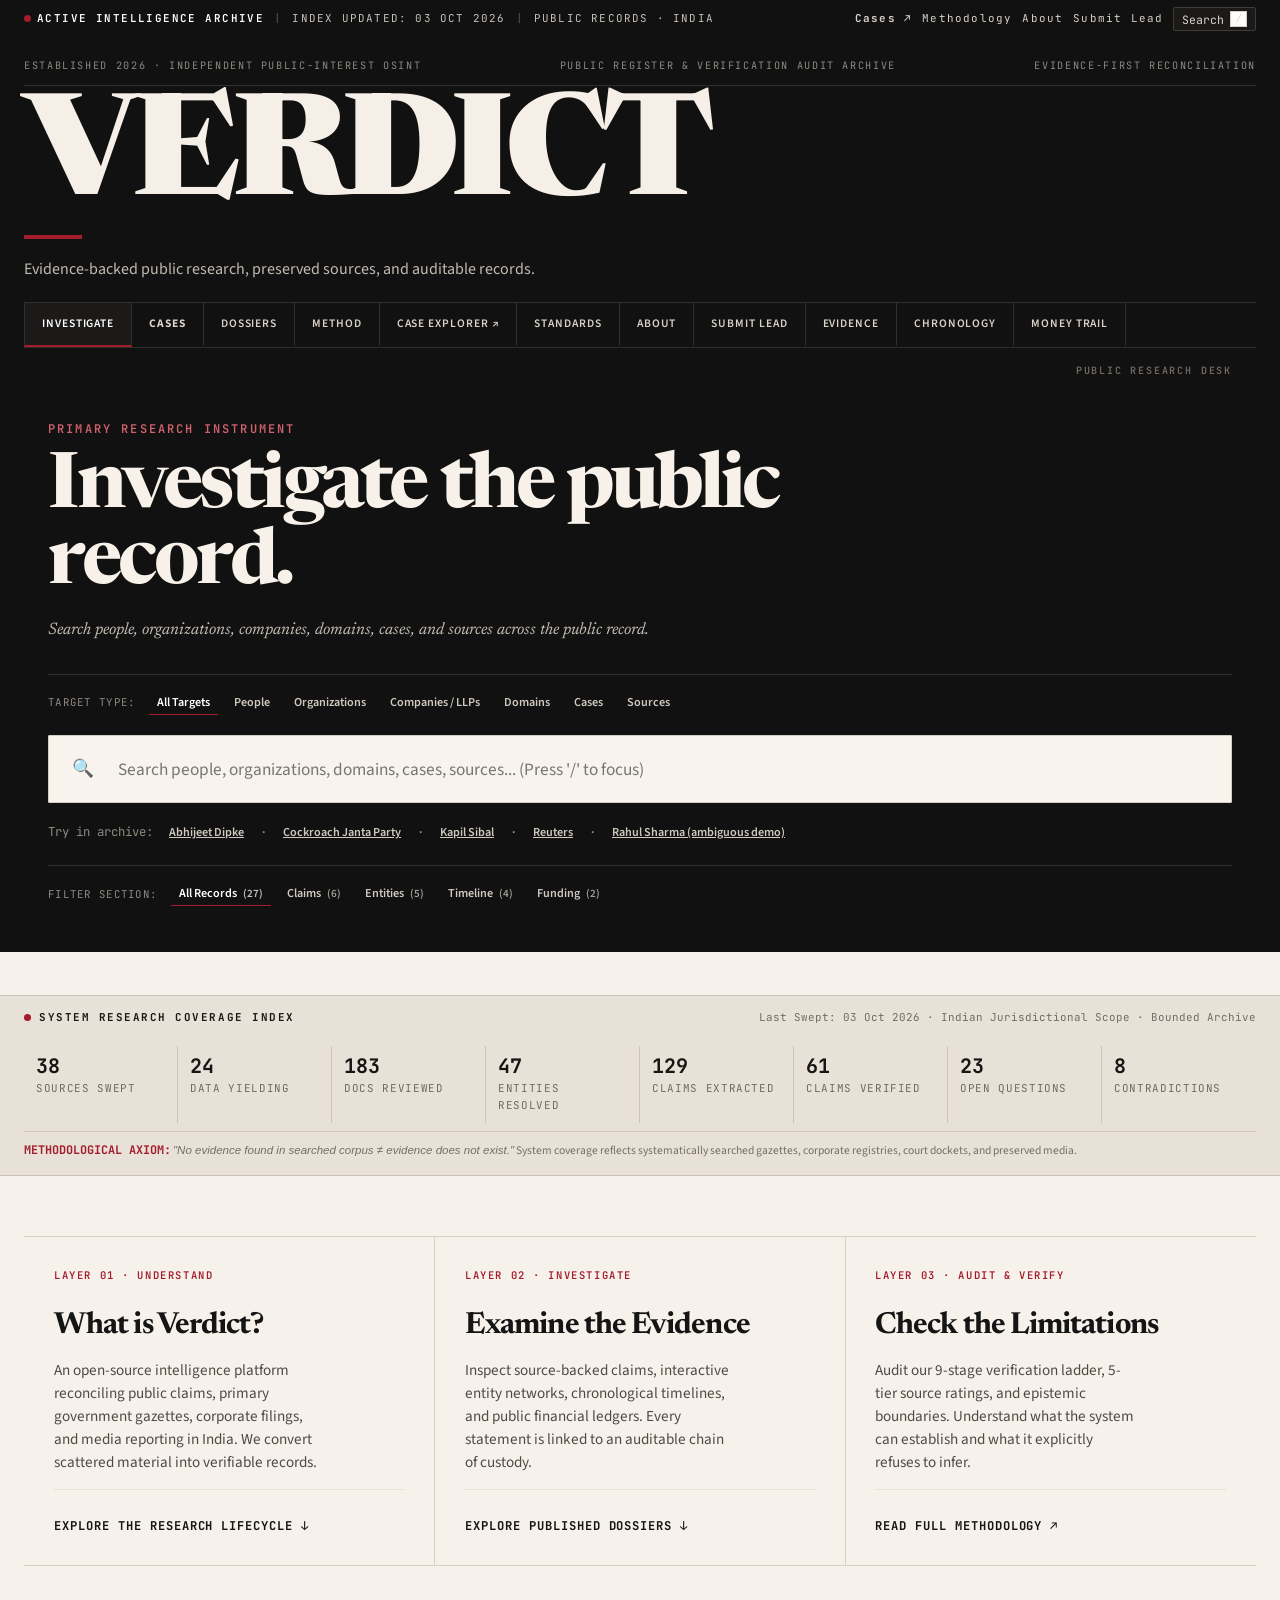
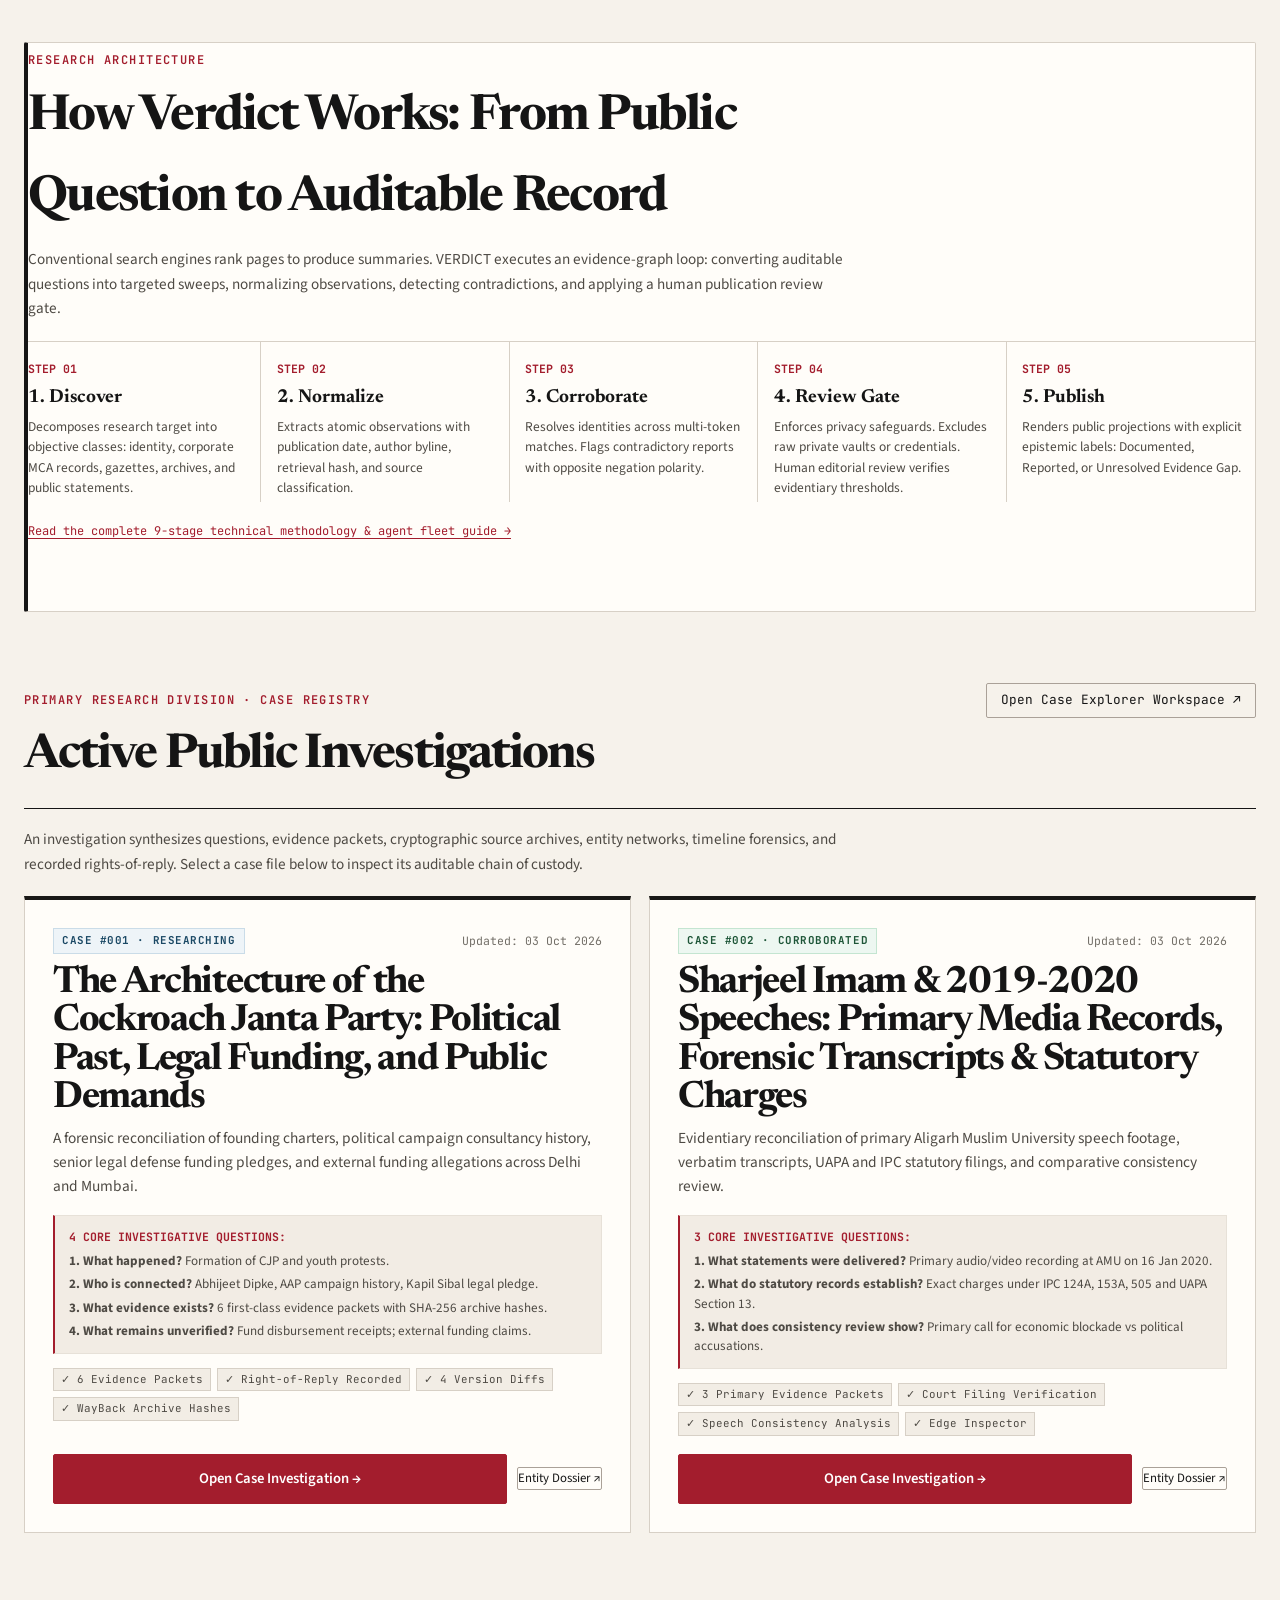
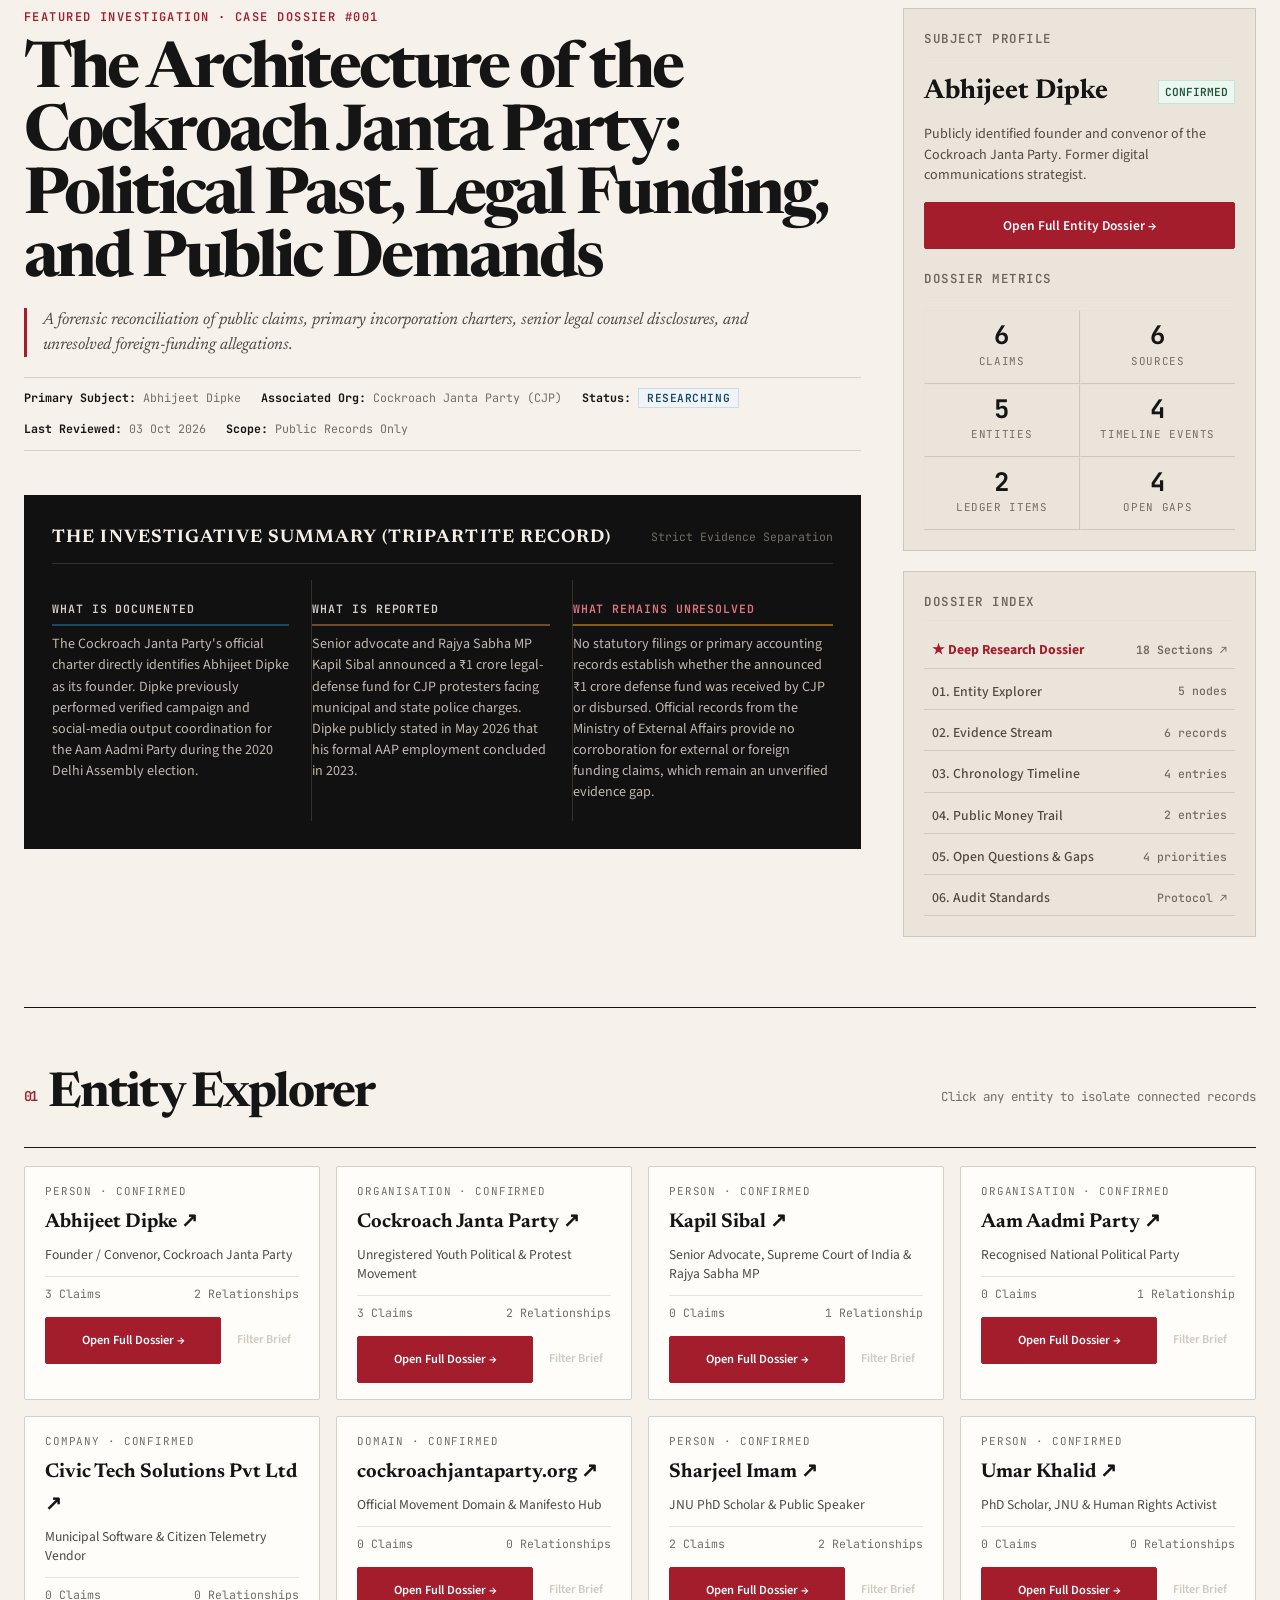
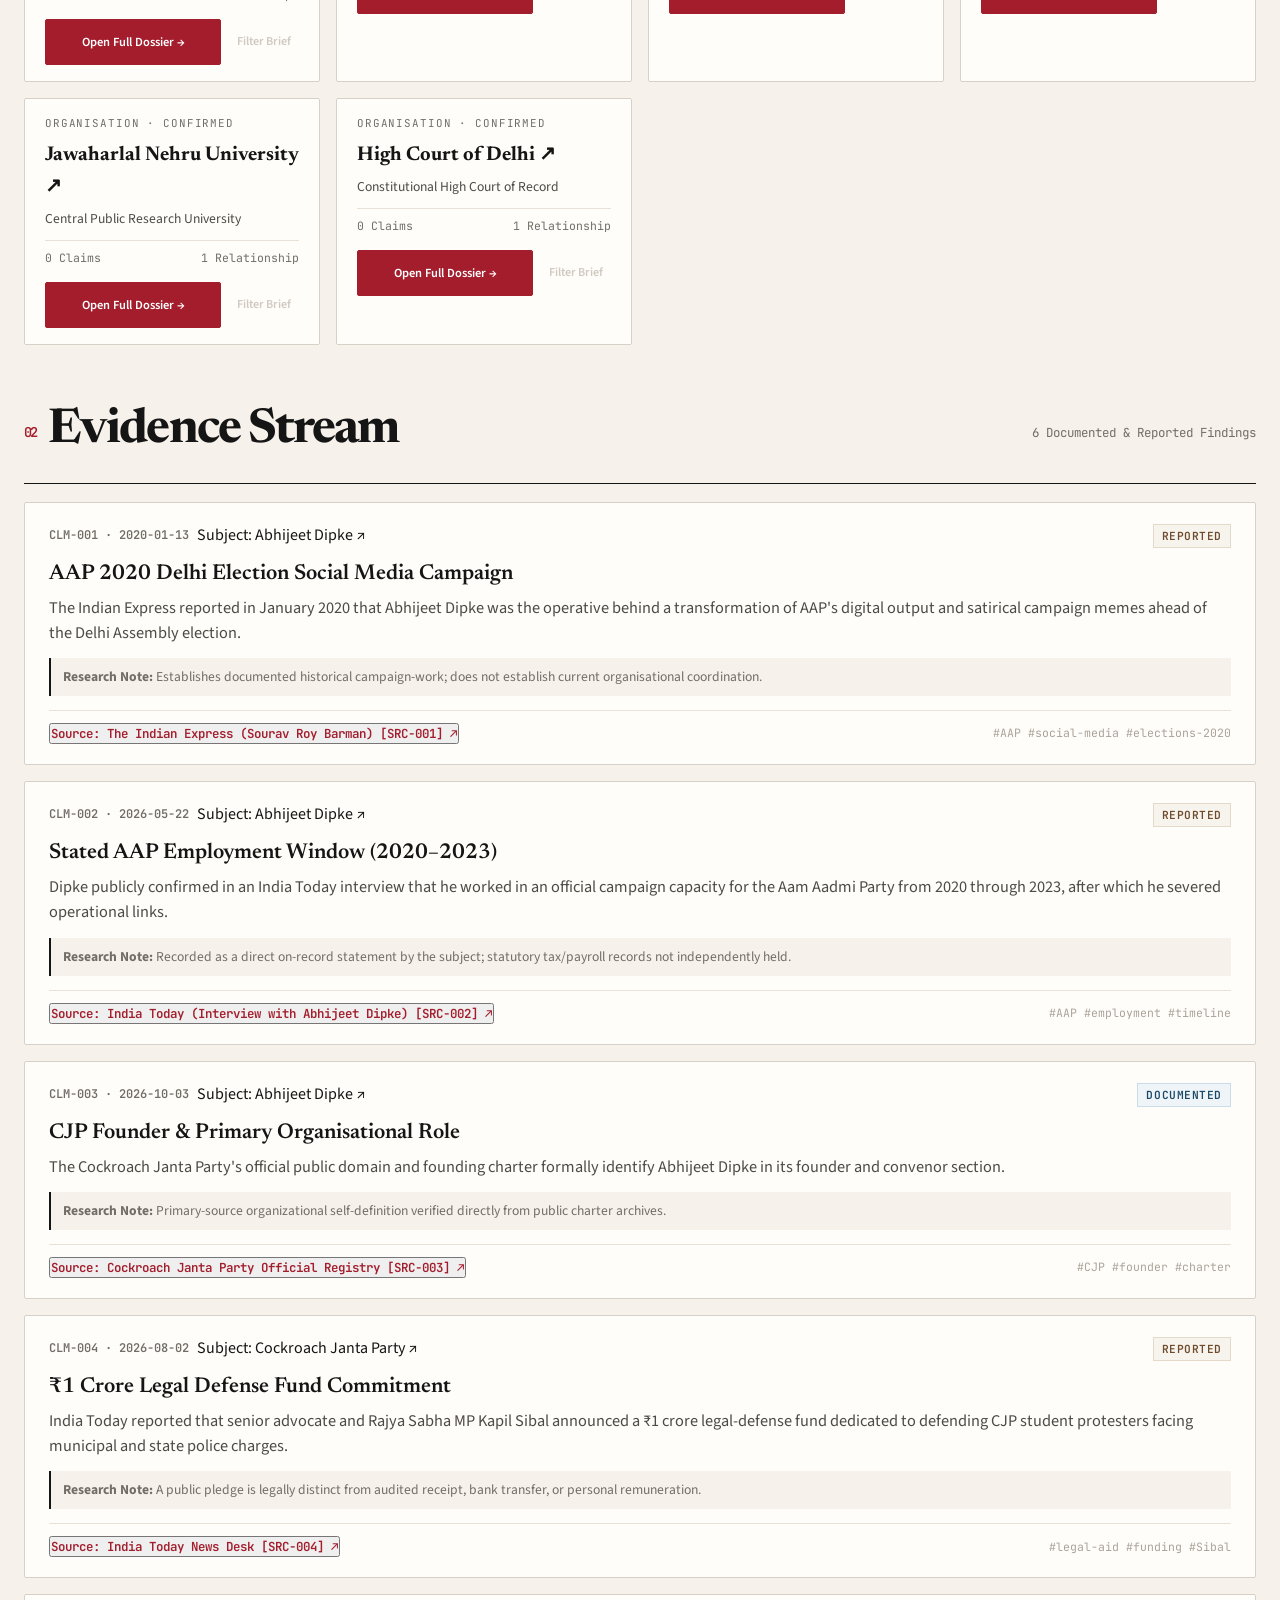
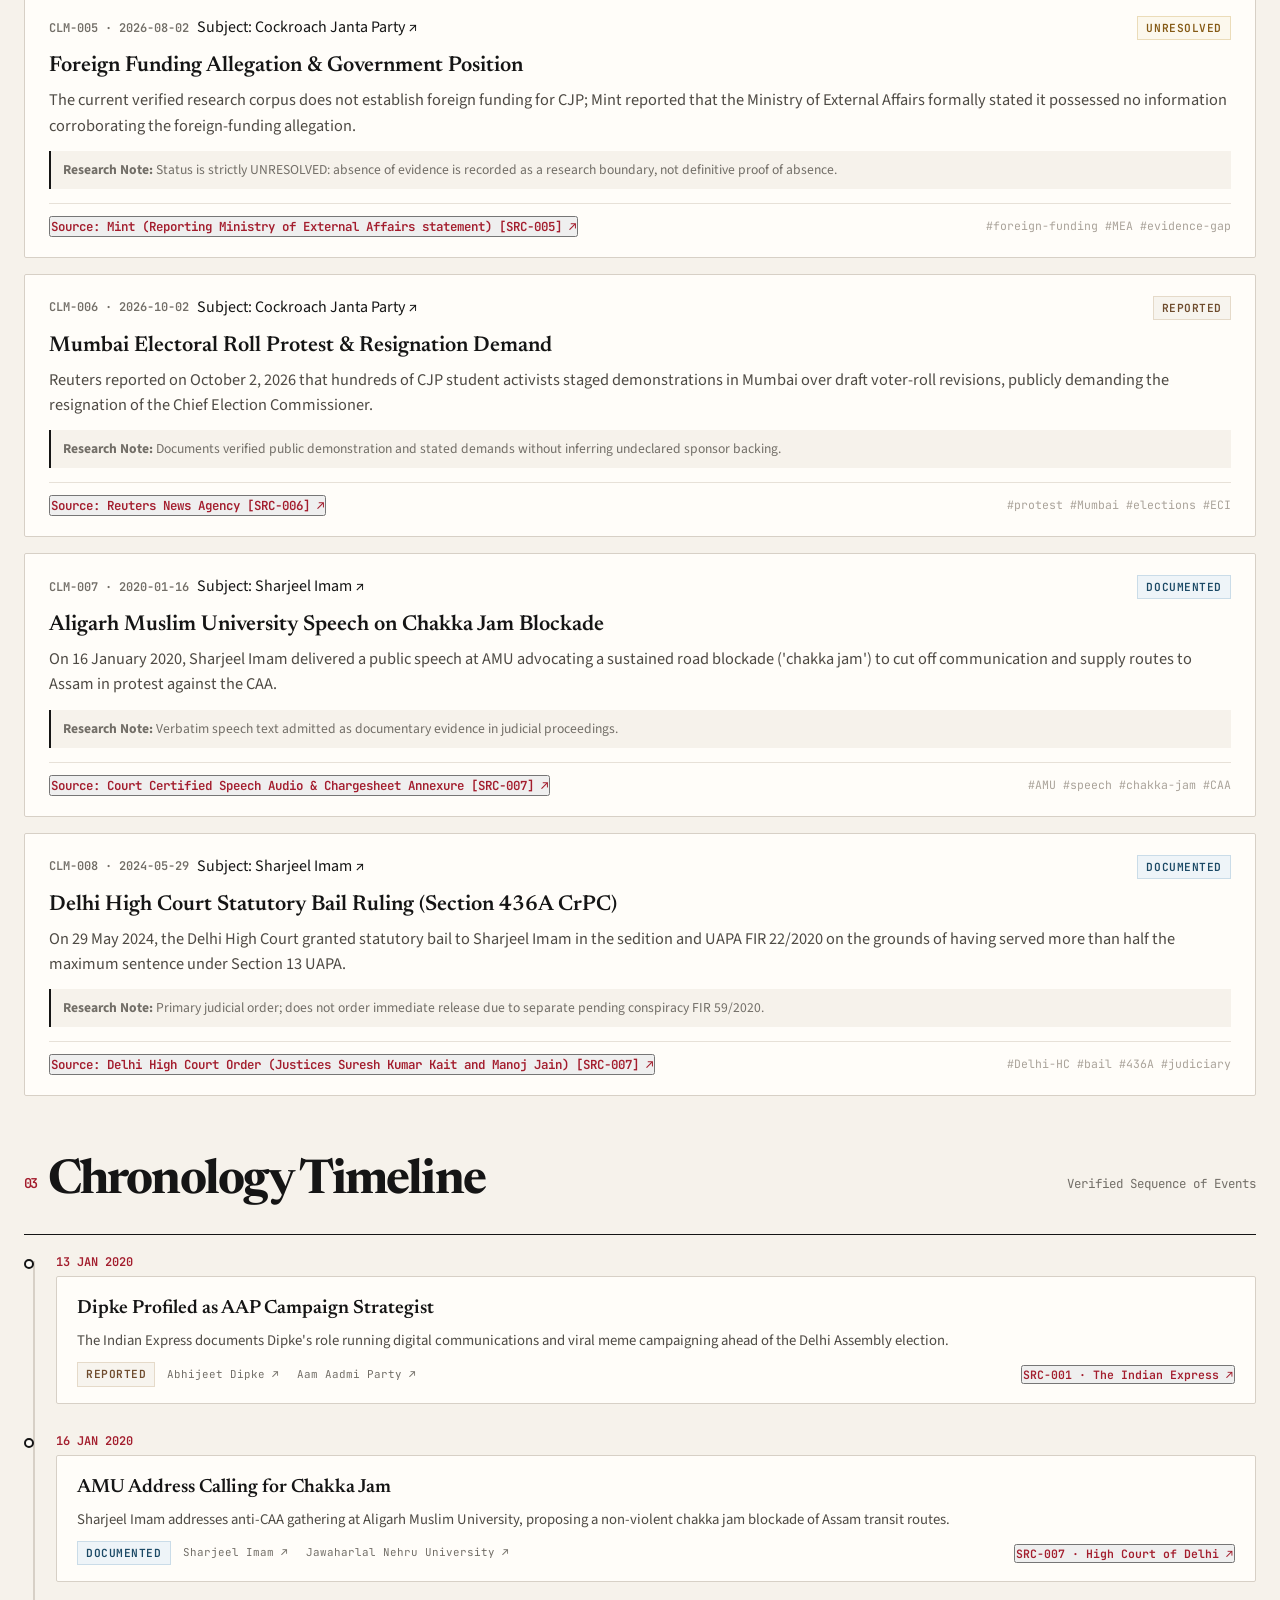
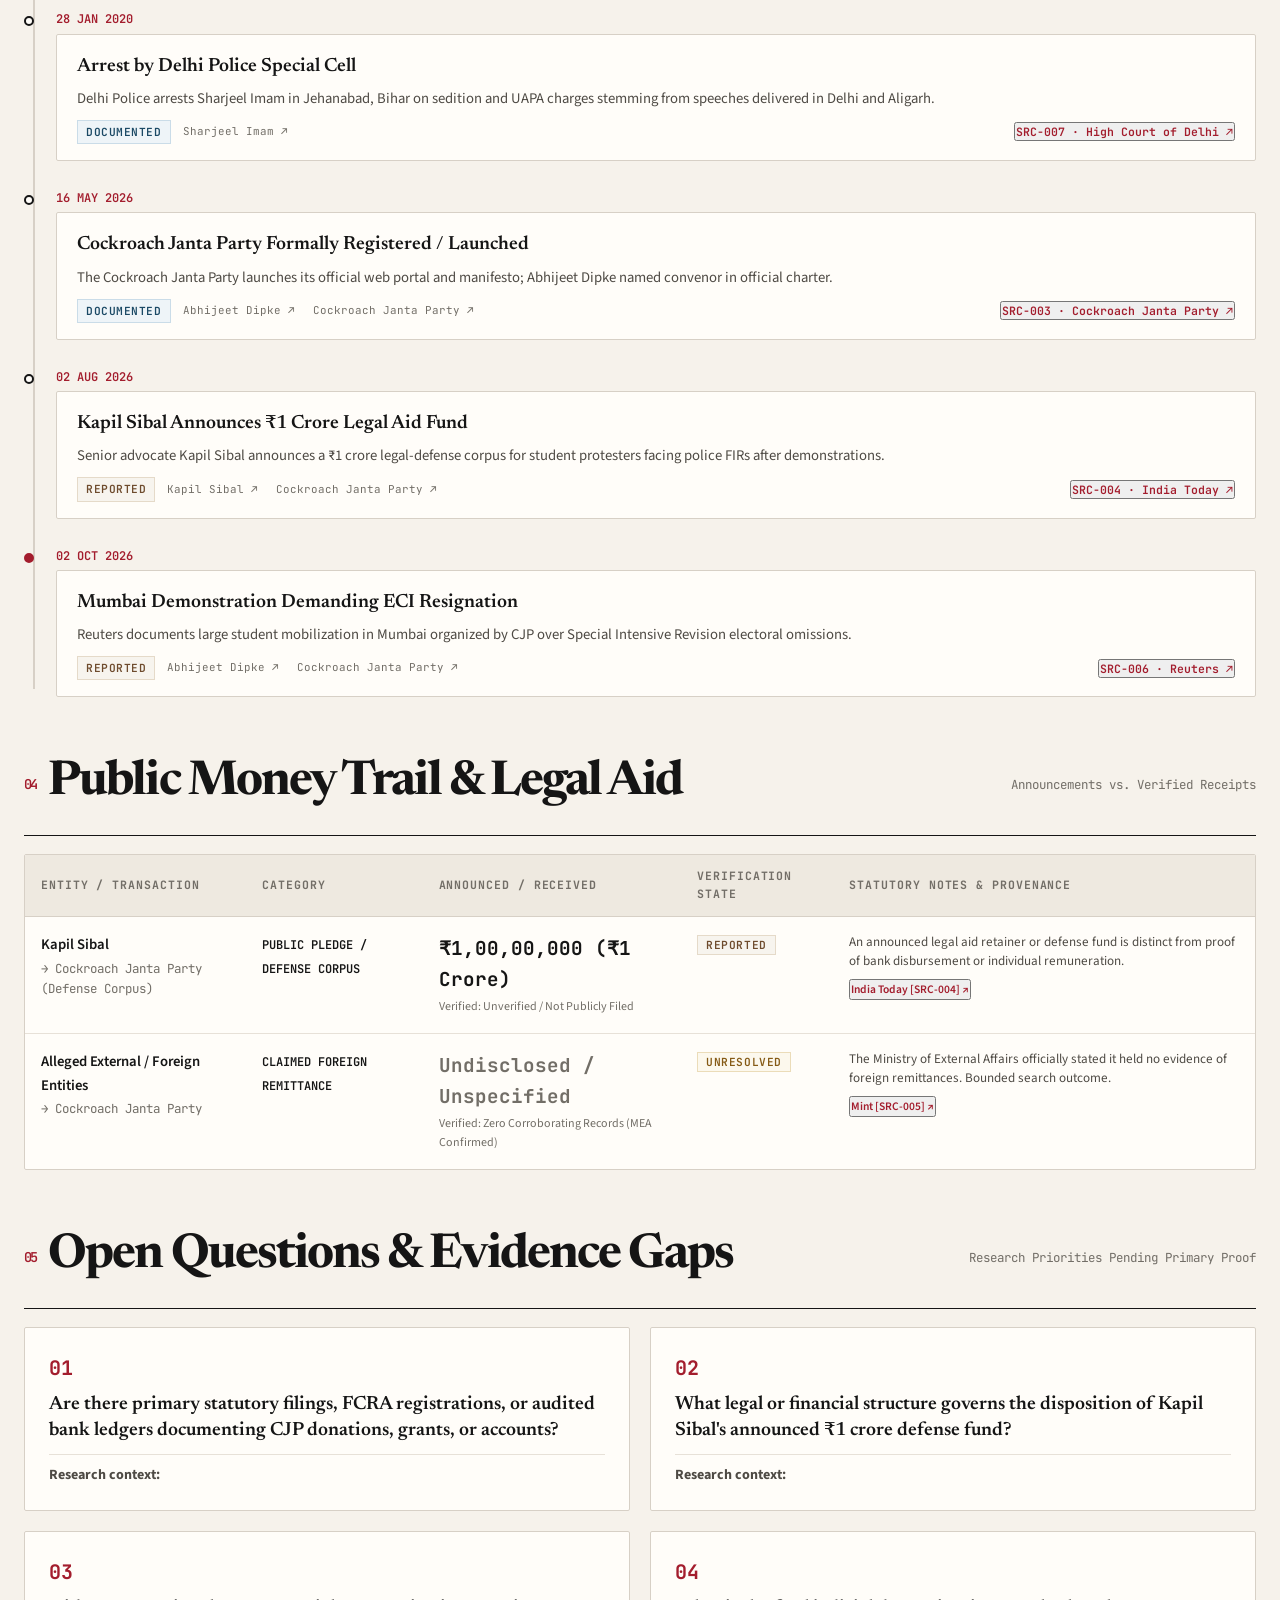
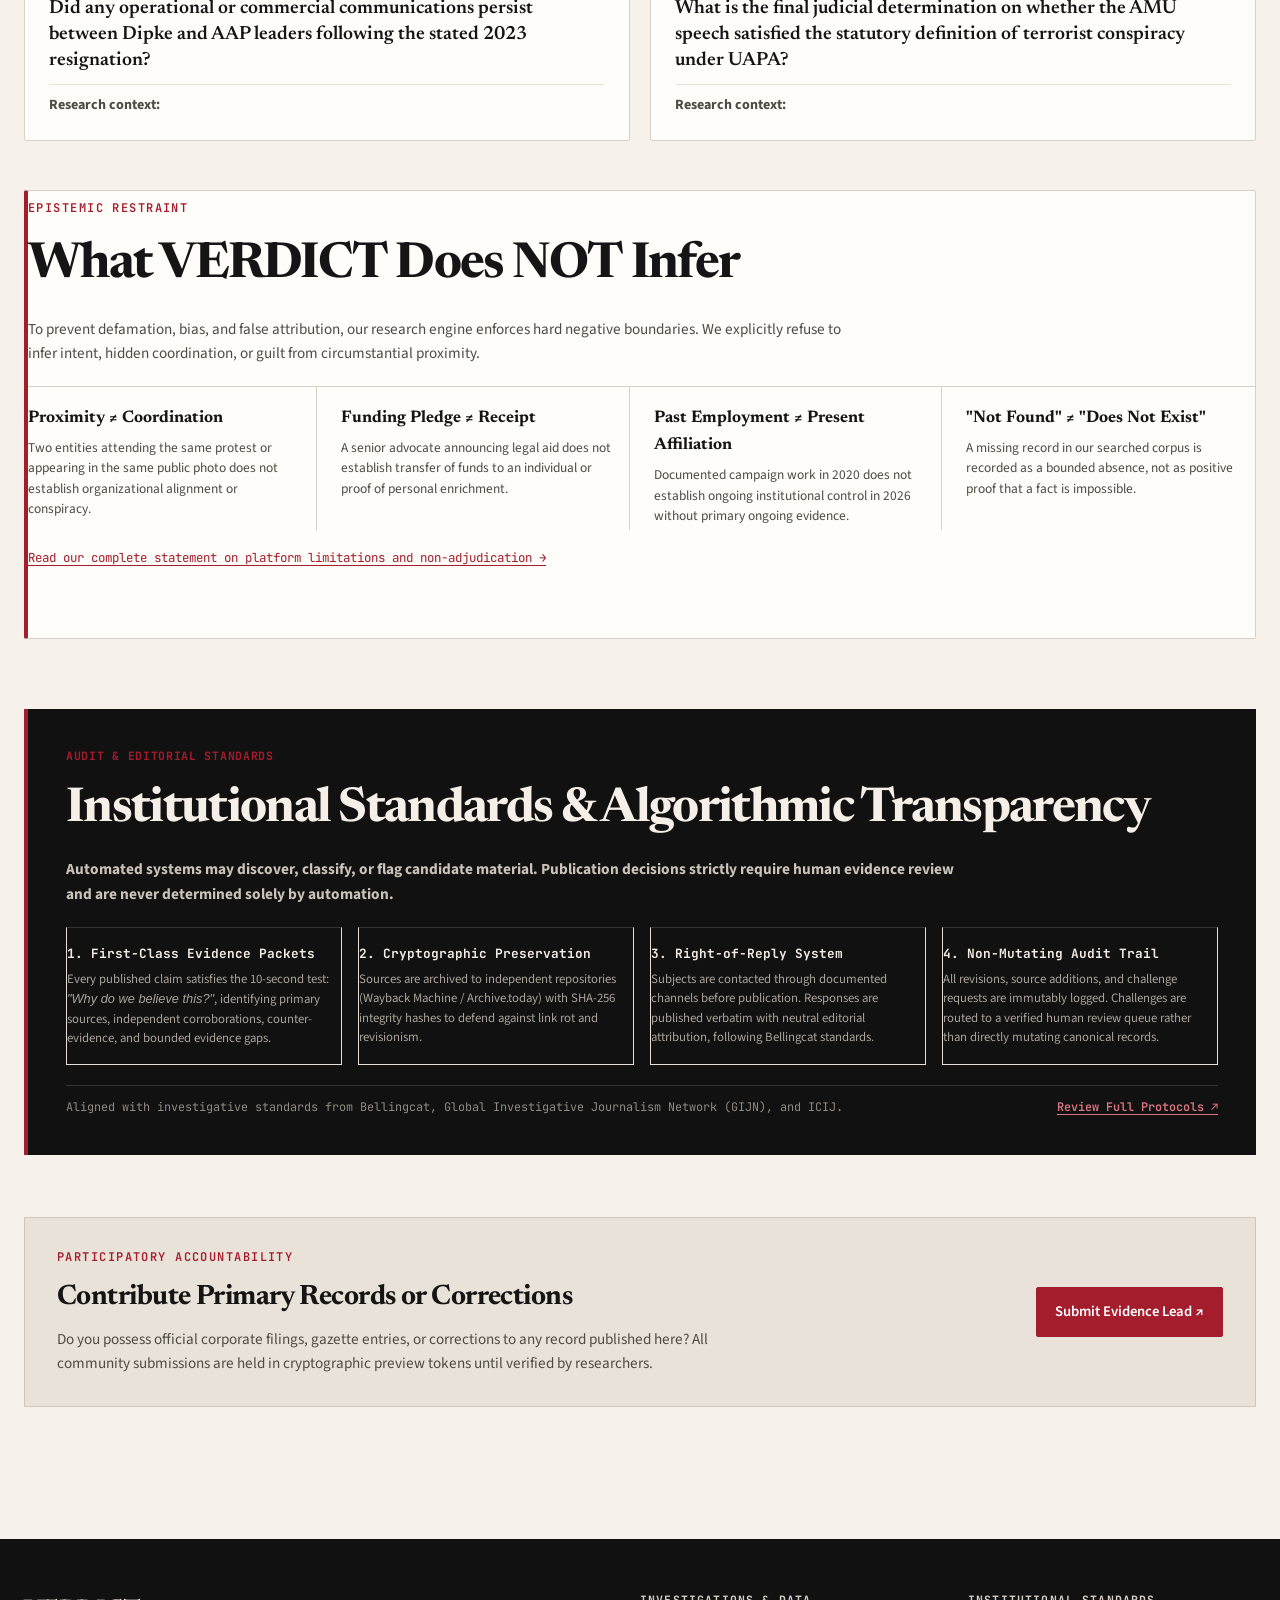
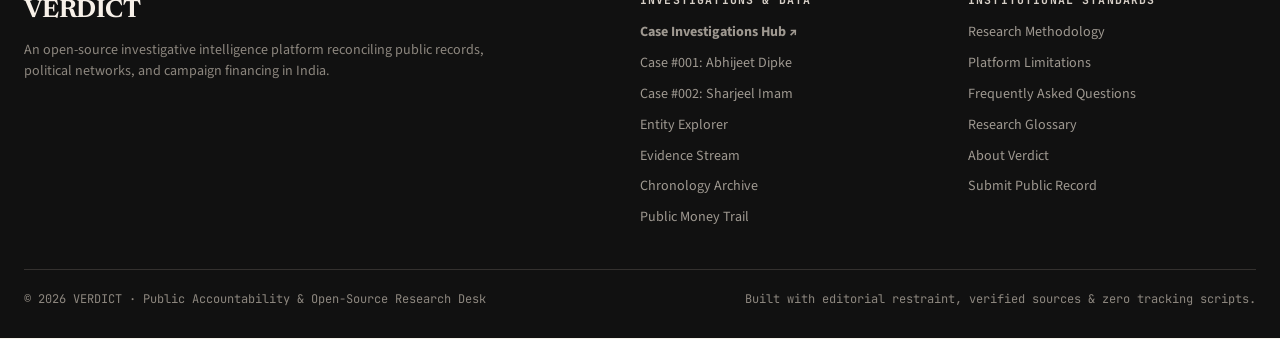
==== commit 9d879998: "Redesign homepage with cohesive investigative editorial system" ====
--- a/index.html
+++ b/index.html
@@ -6,7 +6,7 @@
   <meta name="robots" content="index, follow">
   <meta name="description" content="VERDICT: Public accountability research and open-source intelligence platform. Independent evidence-backed dossiers on political organizations, campaign networks, public funding, and verifiable records.">
   <meta name="author" content="VERDICT Research Desk">
-  <meta property="og:title" content="VERDICT · What do you want to investigate?">
+  <meta property="og:title" content="VERDICT · Investigate the public record.">
   <meta property="og:description" content="Search people, organizations, companies, domains, and cases across source-backed public records and open-source intelligence archives.">
   <meta property="og:type" content="website">
   <meta property="og:url" content="https://www.verdict.is-an.org/">
@@ -47,15 +47,11 @@
         <span class="utility-sep">|</span>
         <span>INDEX UPDATED: 03 OCT 2026</span>
         <span class="utility-sep">|</span>
-        <span>JURISDICTION: INDIA (CENTRAL / DELHI / MAHARASHTRA)</span>
+        <span>PUBLIC RECORDS · INDIA</span>
       </div>
       <div class="utility-right">
-        <a href="./case.html" style="color: var(--accent); font-weight: 700;">Investigations / Cases ↗</a>
-        <a href="./dossier.html?id=person_abhijeet-dipke">Entity Dossier ↗</a>
+        <a href="./case.html" style="color: var(--accent); font-weight: 700;">Cases ↗</a>
         <a href="./methodology.html">Methodology</a>
-        <a href="./limitations.html">Limitations</a>
-        <a href="./faq.html">FAQ</a>
-        <a href="./glossary.html">Glossary</a>
         <a href="./about.html">About</a>
         <a href="./contribute.html">Submit Lead</a>
         <button type="button" class="search-shortcut-btn" onclick="document.getElementById('search-input').focus()" title="Press / to search">
@@ -78,23 +74,20 @@
         <a href="./">VERDICT</a>
       </h1>
       <p class="masthead-descriptor">
-        Public Accountability &amp; Open-Source Intelligence — Reconciling Documented Records, Reported Claims, and Unresolved Evidence Gaps
+        Evidence-backed public research, preserved sources, and auditable records.
       </p>
       <nav class="masthead-nav" aria-label="Main Navigation">
-        <a href="#search-hero" class="active">Investigate Target</a>
-        <a href="#active-cases" style="color: var(--accent); font-weight: 700;">Active Cases</a>
+        <a href="#search-hero" class="active">Investigate</a>
+        <a href="#active-cases" style="color: var(--accent); font-weight: 700;">Cases</a>
+        <a href="#featured-dossier">Dossiers</a>
+        <a href="#how-it-works">Method</a>
         <a href="./case.html">Case Explorer ↗</a>
-        <a href="#how-it-works">How It Works</a>
-        <a href="#featured-dossier">Featured Dossier</a>
-        <a href="#entities">Entity Explorer</a>
-        <a href="#evidence">Evidence Stream</a>
+        <a href="./methodology.html">Standards</a>
+        <a href="./about.html">About</a>
+        <a href="./contribute.html">Submit Lead</a>
+        <a href="#evidence">Evidence</a>
         <a href="#timeline">Chronology</a>
         <a href="#money">Money Trail</a>
-        <a href="./methodology.html">Methodology</a>
-        <a href="./limitations.html">Limitations</a>
-        <a href="./faq.html">FAQ</a>
-        <a href="./about.html">About</a>
-        <a href="./contribute.html">Contribute</a>
       </nav>
     </div>
   </header>
@@ -106,10 +99,10 @@
     <section id="search-hero" class="search-hero" data-reveal aria-labelledby="search-hero-heading">
       <span class="kicker">Primary Research Instrument</span>
       <h2 id="search-hero-heading" class="search-hero-title">
-        What do you want to investigate?
+        Investigate the public record.
       </h2>
       <p class="search-hero-subtitle">
-        Search a person, organization, company, domain, username or case across verified Indian public records, statutory filings, and open-source intelligence archives.
+        Search people, organizations, companies, domains, cases, and sources across the public record.
       </p>
 
       <!-- Target Type Quick Selectors -->
--- a/css/style.css
+++ b/css/style.css
@@ -2221,3 +2221,473 @@
 }
 
 
+
+/* ======================================================================
+   VERDICT EDITORIAL REFRESH — 2026.10
+   One visual language: investigative publication / evidence desk.
+   ====================================================================== */
+:root {
+  --bg: #f6f2eb;
+  --bg-subtle: #eee9e0;
+  --surface: #fffdf9;
+  --surface-alt: #f2ede5;
+  --ink: #151515;
+  --ink-secondary: #4e4a44;
+  --ink-muted: #726e67;
+  --ink-faint: #aaa39a;
+  --border: #d7d0c6;
+  --border-subtle: #e7e1d8;
+  --border-strong: #151515;
+  --accent: #a31d2d;
+  --accent-soft: #f6e9eb;
+  --accent-border: #dfb9c0;
+  --accent-hover: #821623;
+  --max-width: 1280px;
+  --radius-xs: 0;
+  --radius-sm: 2px;
+  --radius-md: 4px;
+  --radius-lg: 6px;
+}
+
+html { scroll-behavior: smooth; }
+
+body {
+  background: var(--bg);
+  color: var(--ink);
+  font-size: 1rem;
+  line-height: 1.62;
+  overflow-x: hidden;
+}
+
+a { text-underline-offset: 3px; }
+
+.top-utility {
+  position: relative;
+  background: #111;
+  color: #c8c1b8;
+  border: 0;
+  font-size: .68rem;
+  letter-spacing: .11em;
+}
+
+.top-utility-inner { max-width: var(--max-width); padding: 7px 24px; }
+.utility-left, .utility-right { gap: 10px; }
+.utility-right a { color: #d8d1c8 !important; text-decoration: none; }
+.utility-right a:hover { color: #fff !important; }
+
+.live-pill { color: #fff; background: transparent; border: 0; padding: 0; letter-spacing: .13em; }
+.live-dot, .pulse-dot { background: var(--accent) !important; box-shadow: none !important; }
+.utility-sep { opacity: .35; }
+
+.search-shortcut-btn {
+  border-color: #403d39 !important;
+  background: #1b1a18 !important;
+  color: #dad4cc !important;
+}
+
+.masthead {
+  background: #111;
+  color: #f5efe7;
+  border: 0;
+  padding: 20px 24px 0;
+}
+
+.masthead-inner { max-width: var(--max-width); text-align: left; }
+
+.masthead-topline {
+  color: #8e8881;
+  border-bottom: 1px solid #302f2c;
+  margin-bottom: 18px;
+  padding-bottom: 10px;
+  font-size: .64rem;
+  letter-spacing: .16em;
+}
+
+.masthead-brand {
+  margin: 0 0 2px;
+  font-family: var(--font-serif);
+  font-size: clamp(4.7rem, 11vw, 9rem);
+  font-weight: 800;
+  line-height: .82;
+  letter-spacing: -.055em;
+}
+
+.masthead-brand a { color: #f5efe7; text-decoration: none; }
+
+.masthead-brand::after {
+  content: "";
+  display: block;
+  width: 58px;
+  height: 4px;
+  margin-top: 16px;
+  background: var(--accent);
+}
+
+.masthead-descriptor {
+  margin: 18px 0 20px;
+  max-width: 760px;
+  color: #c2bbb2;
+  font-family: var(--font-sans);
+  font-size: 1rem;
+  font-style: normal;
+  line-height: 1.55;
+}
+
+.masthead-nav {
+  justify-content: flex-start;
+  gap: 0;
+  border-top: 1px solid #302f2c;
+  border-bottom: 1px solid #302f2c;
+  padding: 0;
+  margin: 0;
+  overflow-x: auto;
+  flex-wrap: nowrap;
+  scrollbar-width: none;
+}
+.masthead-nav::-webkit-scrollbar { display: none; }
+
+.masthead-nav a {
+  flex: 0 0 auto;
+  color: #d9d2ca !important;
+  border-right: 1px solid #302f2c;
+  padding: 12px 17px;
+  font-size: .72rem;
+  letter-spacing: .08em;
+  text-decoration: none;
+}
+.masthead-nav a:first-child { border-left: 1px solid #302f2c; }
+.masthead-nav a:hover, .masthead-nav a.active { background: #1b1a18; color: #fff !important; }
+
+.main-wrapper {
+  max-width: var(--max-width);
+  padding: 0 24px 84px;
+}
+
+.search-hero {
+  position: relative;
+  margin: 0 -24px 42px;
+  padding: 72px 48px 46px;
+  background: #111;
+  color: #f7f1e9;
+  border: 0;
+  border-radius: 0;
+  box-shadow: none;
+  overflow: hidden;
+}
+
+.search-hero::before {
+  content: "PUBLIC RESEARCH DESK";
+  position: absolute;
+  top: 18px;
+  right: 48px;
+  font: 600 .63rem/1 var(--font-mono);
+  letter-spacing: .18em;
+  color: #716a62;
+}
+
+.search-hero .kicker { color: #d0616d; margin-bottom: 13px; letter-spacing: .18em; }
+.search-hero-title {
+  max-width: 860px;
+  margin-bottom: 14px;
+  color: #f7f1e9 !important;
+  font-size: clamp(2.8rem, 6vw, 5.15rem);
+  letter-spacing: -.045em;
+  line-height: .98;
+}
+.search-hero-subtitle { max-width: 760px; margin-bottom: 30px; color: #c6beb4 !important; font-size: 1.04rem; }
+
+.target-type-selector, .filter-bar {
+  border-top: 1px solid #302f2c;
+  padding-top: 16px;
+  margin-top: 6px;
+}
+.target-type-selector { margin-bottom: 20px; }
+.filter-label { color: #8e8881 !important; font-size: .67rem; letter-spacing: .12em; text-transform: uppercase; }
+
+.target-type-btn, .filter-chip, .try-link {
+  background: transparent !important;
+  color: #d0c9c0 !important;
+  border: 0 !important;
+  border-bottom: 1px solid transparent !important;
+  border-radius: 0 !important;
+  padding: 4px 8px !important;
+  font: 600 .76rem/1.25 var(--font-sans) !important;
+}
+.target-type-btn:hover, .target-type-btn.active, .filter-chip:hover, .filter-chip.active, .try-link:hover {
+  color: #fff !important;
+  background: transparent !important;
+  border-bottom-color: var(--accent) !important;
+}
+
+.search-input-wrap { margin-top: 4px; margin-bottom: 18px; }
+.search-input {
+  height: 68px !important;
+  padding: 12px 70px !important;
+  background: #f8f4ed !important;
+  color: #151515 !important;
+  border: 0 !important;
+  border-radius: 2px !important;
+  box-shadow: inset 0 0 0 1px #d3ccc3 !important;
+  font-size: 1.08rem !important;
+}
+.search-input:focus { box-shadow: inset 0 0 0 2px var(--accent) !important; }
+.search-icon { color: var(--accent) !important; left: 24px !important; }
+.search-clear-btn { color: #5c5750 !important; right: 22px !important; }
+.search-try-prompts { color: #8f8981; font-size: .77rem; }
+
+.active-filter-alert, .disambiguation-panel, .unindexed-card {
+  background: #1a1917 !important;
+  color: #d8d1c8 !important;
+  border: 1px solid #34312e !important;
+  border-radius: 2px !important;
+}
+
+.coverage-bar-section { margin: 0 -24px 60px; }
+.coverage-bar-card {
+  background: #e8e1d7;
+  border: 0;
+  border-top: 1px solid #c9c0b5;
+  border-bottom: 1px solid #c9c0b5;
+  border-radius: 0;
+  padding: 13px 24px 15px;
+}
+.coverage-bar-header { margin-bottom: 10px; }
+.coverage-bar-title {
+  color: #191816;
+  font: 700 .68rem/1 var(--font-mono);
+  text-transform: uppercase;
+  letter-spacing: .14em;
+}
+.coverage-bar-meta { color: #716c65; font-size: .68rem; }
+
+.coverage-metrics-grid {
+  grid-template-columns: repeat(8, 1fr);
+  gap: 0;
+  margin: 0;
+}
+.coverage-stat {
+  background: transparent !important;
+  border: 0 !important;
+  border-right: 1px solid #ccc4ba !important;
+  border-radius: 0 !important;
+  padding: 8px 12px !important;
+}
+.coverage-stat:last-child { border-right: 0 !important; }
+.stat-num { color: #171614 !important; font-family: var(--font-serif); font-size: 1.65rem; line-height: 1; }
+.stat-label { color: #6f6a63 !important; font-size: .62rem; text-transform: uppercase; letter-spacing: .06em; }
+.coverage-epistemic-disclaimer {
+  border-top: 1px solid #d2cac0;
+  margin-top: 8px;
+  padding-top: 9px;
+  color: #746e66;
+  font-size: .72rem;
+}
+
+.layers-grid {
+  grid-template-columns: repeat(3, 1fr);
+  gap: 0;
+  margin-bottom: 76px;
+  border-top: 1px solid var(--border);
+  border-bottom: 1px solid var(--border);
+}
+.layer-card {
+  background: transparent;
+  border: 0;
+  border-right: 1px solid var(--border);
+  border-top: 0;
+  border-radius: 0;
+  padding: 30px 30px 28px;
+}
+.layer-card:last-child { border-right: 0; }
+.layer-num { color: var(--accent); font-size: .66rem; letter-spacing: .15em; }
+.layer-title { margin-top: 12px; font-family: var(--font-serif); font-size: 1.9rem; letter-spacing: -.03em; }
+.layer-desc { color: var(--ink-secondary); font-size: .95rem; max-width: 33ch; }
+.layer-footer { margin-top: auto; padding-top: 26px; }
+.layer-footer a { color: var(--ink); font-size: .76rem; font-weight: 700; text-transform: uppercase; letter-spacing: .08em; }
+
+.methodology-block {
+  padding: 8px 0 70px;
+  margin-bottom: 70px;
+  border-bottom: 1px solid var(--border);
+}
+.methodology-block h2 { max-width: 760px; font-size: clamp(2rem, 4vw, 3.1rem) !important; letter-spacing: -.035em; }
+.methodology-grid { border-top: 1px solid var(--border); }
+.methodology-col { padding: 18px 12px 4px 0; border-right: 1px solid var(--border); }
+.methodology-col:last-child { border-right: 0; }
+.methodology-col h3 { font-family: var(--font-serif); font-size: 1.18rem !important; }
+.methodology-col p { color: var(--ink-secondary); font-size: .84rem !important; }
+
+.active-cases-section { margin: 0 0 76px; }
+.section-header { border-bottom: 1px solid var(--ink); padding-bottom: 12px; margin-bottom: 18px; }
+.section-title { font-size: clamp(2rem, 4vw, 3rem); letter-spacing: -.04em; }
+.case-showcase-grid { gap: 18px; }
+.showcase-card {
+  background: var(--surface);
+  border: 1px solid var(--border);
+  border-top: 4px solid #191816;
+  border-radius: 0;
+  padding: 28px;
+  box-shadow: none;
+}
+.showcase-card:hover {
+  transform: translateY(-2px);
+  border-color: #b7aea3;
+  box-shadow: 0 12px 28px rgba(40,31,22,.06);
+}
+.showcase-title {
+  font-family: var(--font-serif);
+  font-size: clamp(1.7rem, 3vw, 2.35rem);
+  line-height: 1.02;
+  letter-spacing: -.035em;
+}
+.showcase-summary { color: var(--ink-secondary); font-size: .96rem; }
+.showcase-questions { background: #f2ece4; border-left: 2px solid var(--accent); }
+.feature-tag, .case-badge-pill { border-radius: 0 !important; }
+
+.lead-dossier {
+  grid-template-columns: minmax(0, 1.85fr) minmax(300px, .78fr);
+  gap: 42px;
+  padding-bottom: 70px;
+  border-bottom: 1px solid var(--border-strong);
+}
+.lead-headline {
+  font-family: var(--font-serif);
+  font-size: clamp(2.7rem, 5vw, 4.8rem);
+  line-height: .98;
+  letter-spacing: -.045em;
+}
+.lead-dek { max-width: 780px; font-size: 1.05rem; color: var(--ink-secondary); }
+.lead-meta-strip { border-top: 1px solid var(--border); border-bottom: 1px solid var(--border); padding: 11px 0; font-size: .73rem; }
+
+.verdict-box {
+  background: #111 !important;
+  color: #eee7df;
+  border: 0;
+  border-radius: 0;
+  padding: 28px;
+  margin-top: 20px;
+}
+.verdict-box-header { border-bottom-color: #34312e !important; }
+.verdict-box-title { color: #f5efe7; }
+.triad-grid { gap: 0; }
+.triad-col { padding: 20px 22px 18px 0; border-right: 1px solid #34312e; }
+.triad-col:last-child { border-right: 0; padding-right: 0; }
+.triad-col-header { color: #fff !important; }
+.triad-col p { color: #c1b9b0; font-size: .88rem; }
+.triad-col.doc .triad-col-header, .triad-col.rep .triad-col-header { color: #d6d0c9 !important; }
+.triad-col.gap .triad-col-header { color: #df7783 !important; }
+
+.dossier-card { background: #ebe4da; border: 1px solid #cfc7bc; border-radius: 0; box-shadow: none; }
+.dossier-card-title { color: #6c665e; letter-spacing: .12em; text-transform: uppercase; }
+.subject-name { font-family: var(--font-serif); font-size: 1.7rem !important; }
+.metrics-matrix { gap: 0; }
+.metric-cell {
+  border-bottom: 1px solid #cfc7bc;
+  border-right: 1px solid #cfc7bc;
+  background: transparent !important;
+  border-radius: 0 !important;
+  padding: 12px !important;
+}
+.metric-cell:nth-child(2n) { border-right: 0; }
+.toc-link { border-radius: 0 !important; border-bottom: 1px solid #d2cabf; background: transparent !important; }
+.toc-link:hover { background: #e2dbd0 !important; }
+
+.trust-center-card {
+  background: #111 !important;
+  color: #d9d2ca;
+  border: 0 !important;
+  border-left: 4px solid var(--accent) !important;
+  border-radius: 0;
+  padding: 38px;
+}
+.trust-center-title {
+  color: #f6efe7 !important;
+  font-family: var(--font-serif);
+  font-size: clamp(2rem, 4vw, 3rem) !important;
+  letter-spacing: -.035em;
+}
+.trust-center-lead { color: #cbc3ba !important; }
+.trust-pillar { border-top: 1px solid #35322f; background: transparent !important; padding: 16px 0 !important; }
+.trust-pillar h5 { color: #f1ebe3 !important; }
+.trust-pillar p { color: #aaa39a !important; }
+.trust-center-footer { border-top-color: #35322f !important; color: #918a82 !important; }
+.trust-center-footer a { color: #df7783 !important; }
+
+.contribute-banner {
+  margin-top: 62px;
+  background: #e9e2d8;
+  border: 1px solid #cfc6bb;
+  border-radius: 0;
+  padding: 30px 32px;
+}
+.contribute-banner h3 { font-family: var(--font-serif); font-size: 1.75rem; letter-spacing: -.02em; }
+
+.btn-primary {
+  background: var(--accent) !important;
+  border-color: var(--accent) !important;
+  border-radius: 2px !important;
+  color: #fff !important;
+  box-shadow: none !important;
+  padding: 12px 18px !important;
+}
+.btn-primary:hover { background: var(--accent-hover) !important; border-color: var(--accent-hover) !important; transform: translateY(-1px); }
+.btn-secondary, .btn-outline { background: transparent !important; color: var(--ink) !important; border-radius: 2px !important; border: 1px solid #aaa198 !important; }
+
+.site-footer {
+  background: #111 !important;
+  color: #bbb4ab;
+  border-top: 0 !important;
+  padding: 52px 24px 28px;
+}
+.footer-inner { max-width: var(--max-width); }
+.footer-brand h4 { color: #f7f0e8 !important; font-family: var(--font-serif); }
+.footer-brand p, .footer-col li, .footer-bottom { color: #8d877f !important; }
+.footer-col h5 { color: #d6cfc7 !important; }
+.footer-col a { color: #9f9991 !important; }
+.footer-col a:hover { color: #fff !important; }
+.footer-bottom { border-top-color: #34312f !important; }
+
+@media (max-width: 960px) {
+  .top-utility-inner { padding-inline: 16px; }
+  .masthead { padding-inline: 16px; }
+  .masthead-topline span:nth-child(n+2) { display: none; }
+  .main-wrapper { padding-inline: 16px; }
+  .search-hero { margin-inline: -16px; padding: 58px 24px 36px; }
+  .coverage-bar-section { margin-inline: -16px; }
+  .coverage-bar-card { padding-inline: 16px; }
+  .coverage-metrics-grid { grid-template-columns: repeat(4, 1fr); }
+  .coverage-stat:nth-child(4n) { border-right: 0 !important; }
+  .layers-grid { grid-template-columns: 1fr; }
+  .layer-card { border-right: 0; border-bottom: 1px solid var(--border); }
+  .layer-card:last-child { border-bottom: 0; }
+  .methodology-grid { grid-template-columns: repeat(2, 1fr) !important; }
+  .methodology-col:nth-child(2n) { border-right: 0; }
+  .lead-dossier { grid-template-columns: 1fr; }
+}
+
+@media (max-width: 640px) {
+  .top-utility .utility-right { display: none; }
+  .masthead-brand { font-size: clamp(4rem, 19vw, 6.2rem); }
+  .masthead-descriptor { font-size: .92rem; }
+  .masthead-nav a { padding: 11px 13px; font-size: .66rem; }
+  .search-hero { padding: 50px 18px 30px; }
+  .search-hero::before { right: 18px; font-size: .56rem; }
+  .search-hero-title { font-size: clamp(2.55rem, 13vw, 4rem); }
+  .search-input { height: 60px !important; padding-inline: 56px !important; }
+  .coverage-metrics-grid { grid-template-columns: repeat(2, 1fr); }
+  .coverage-stat:nth-child(2n) { border-right: 0 !important; }
+  .methodology-grid { grid-template-columns: 1fr !important; }
+  .methodology-col { border-right: 0; border-bottom: 1px solid var(--border); }
+  .methodology-col:last-child { border-bottom: 0; }
+  .showcase-card { padding: 20px; }
+  .triad-grid { grid-template-columns: 1fr; }
+  .triad-col { border-right: 0; border-bottom: 1px solid #34312e; padding-right: 0; }
+  .triad-col:last-child { border-bottom: 0; }
+  .trust-center-card { padding: 24px; }
+  .contribute-banner { padding: 24px; }
+}
+
+@media (prefers-reduced-motion: reduce) {
+  html { scroll-behavior: auto; }
+  .showcase-card:hover, .btn-primary:hover { transform: none; }
+}
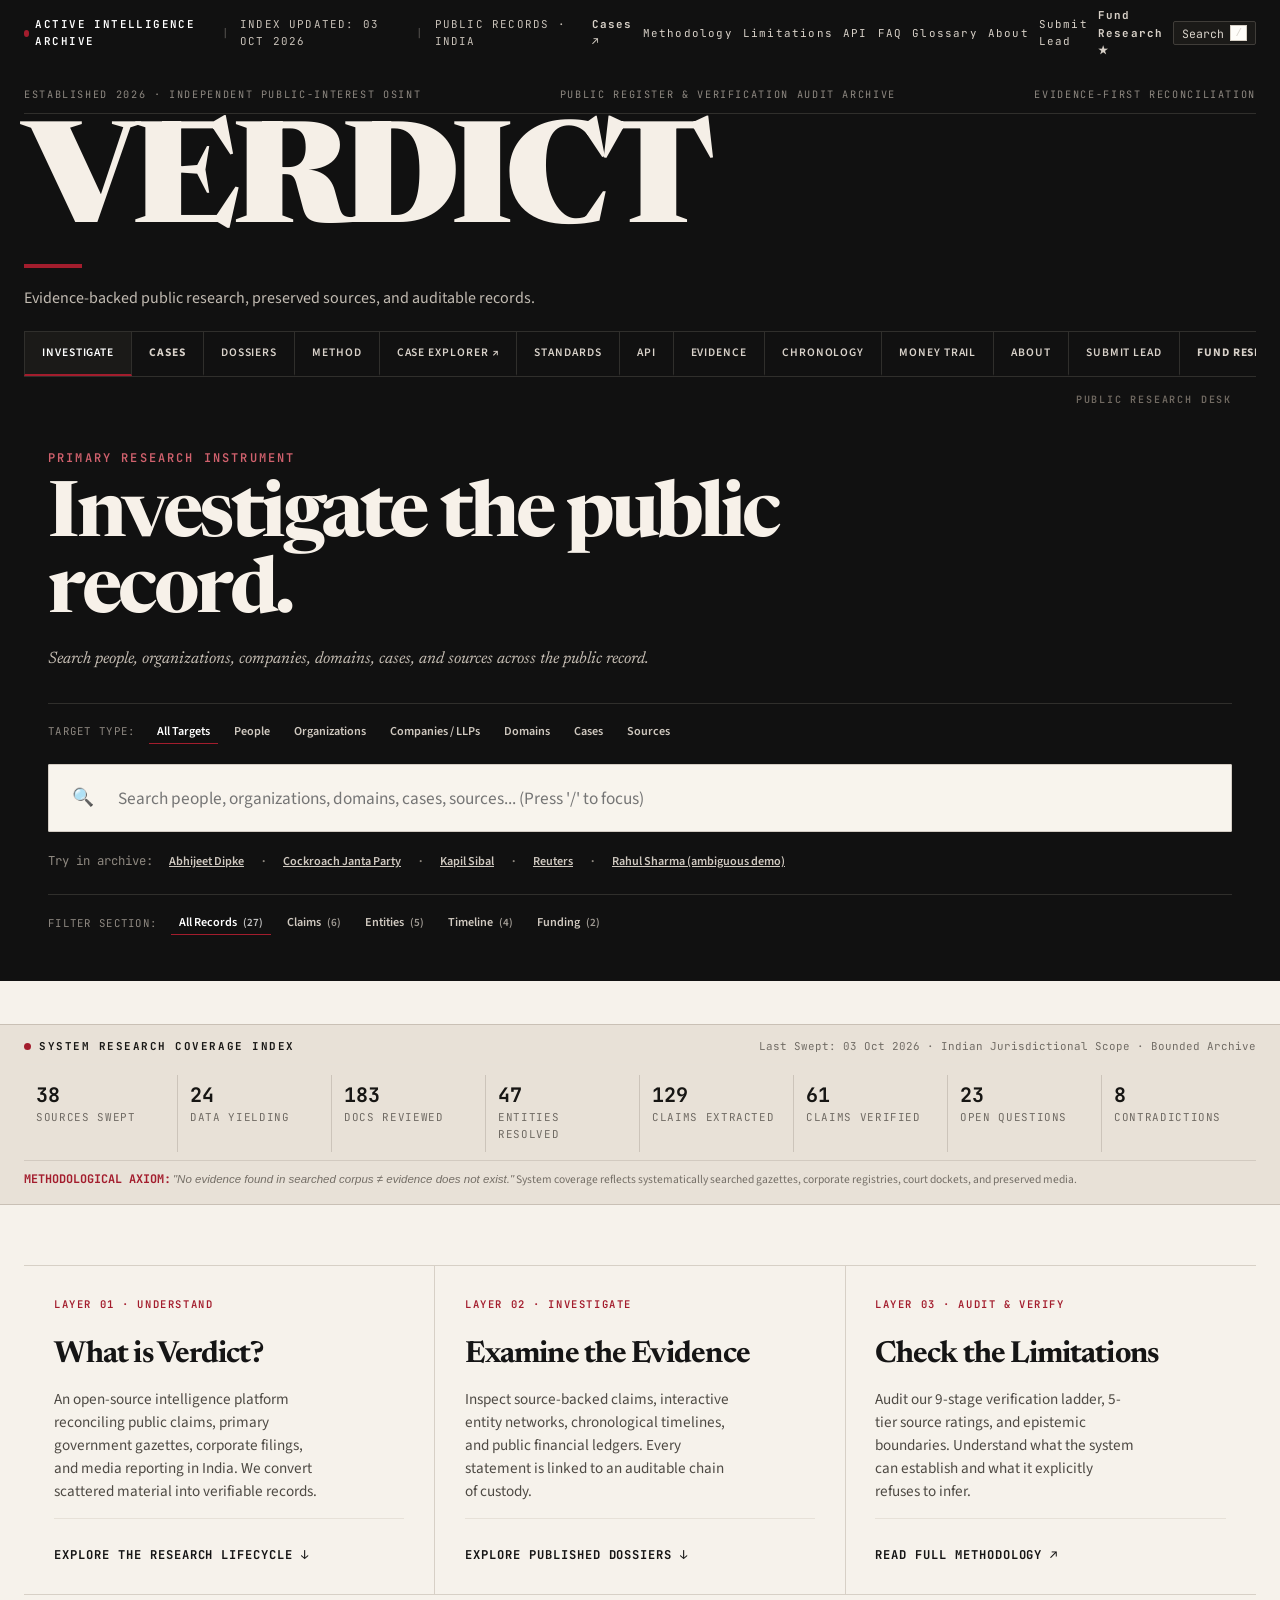
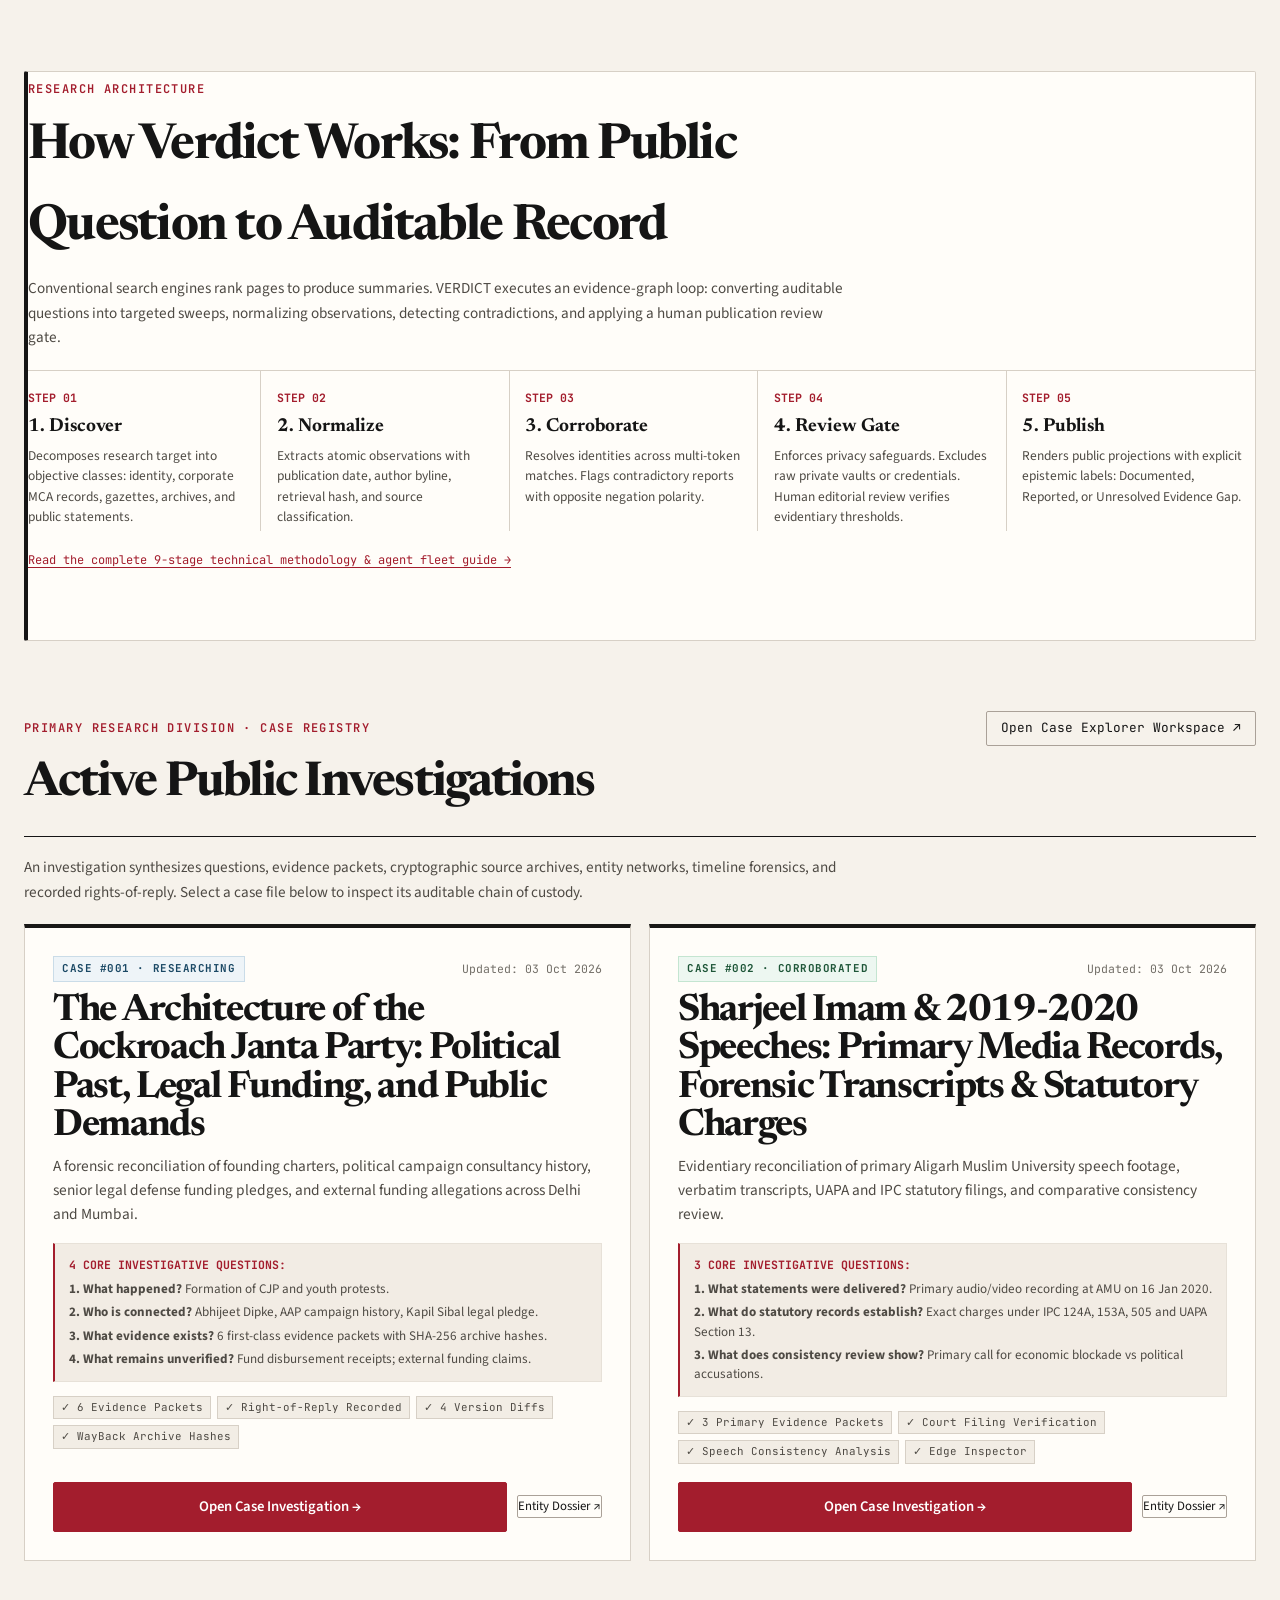
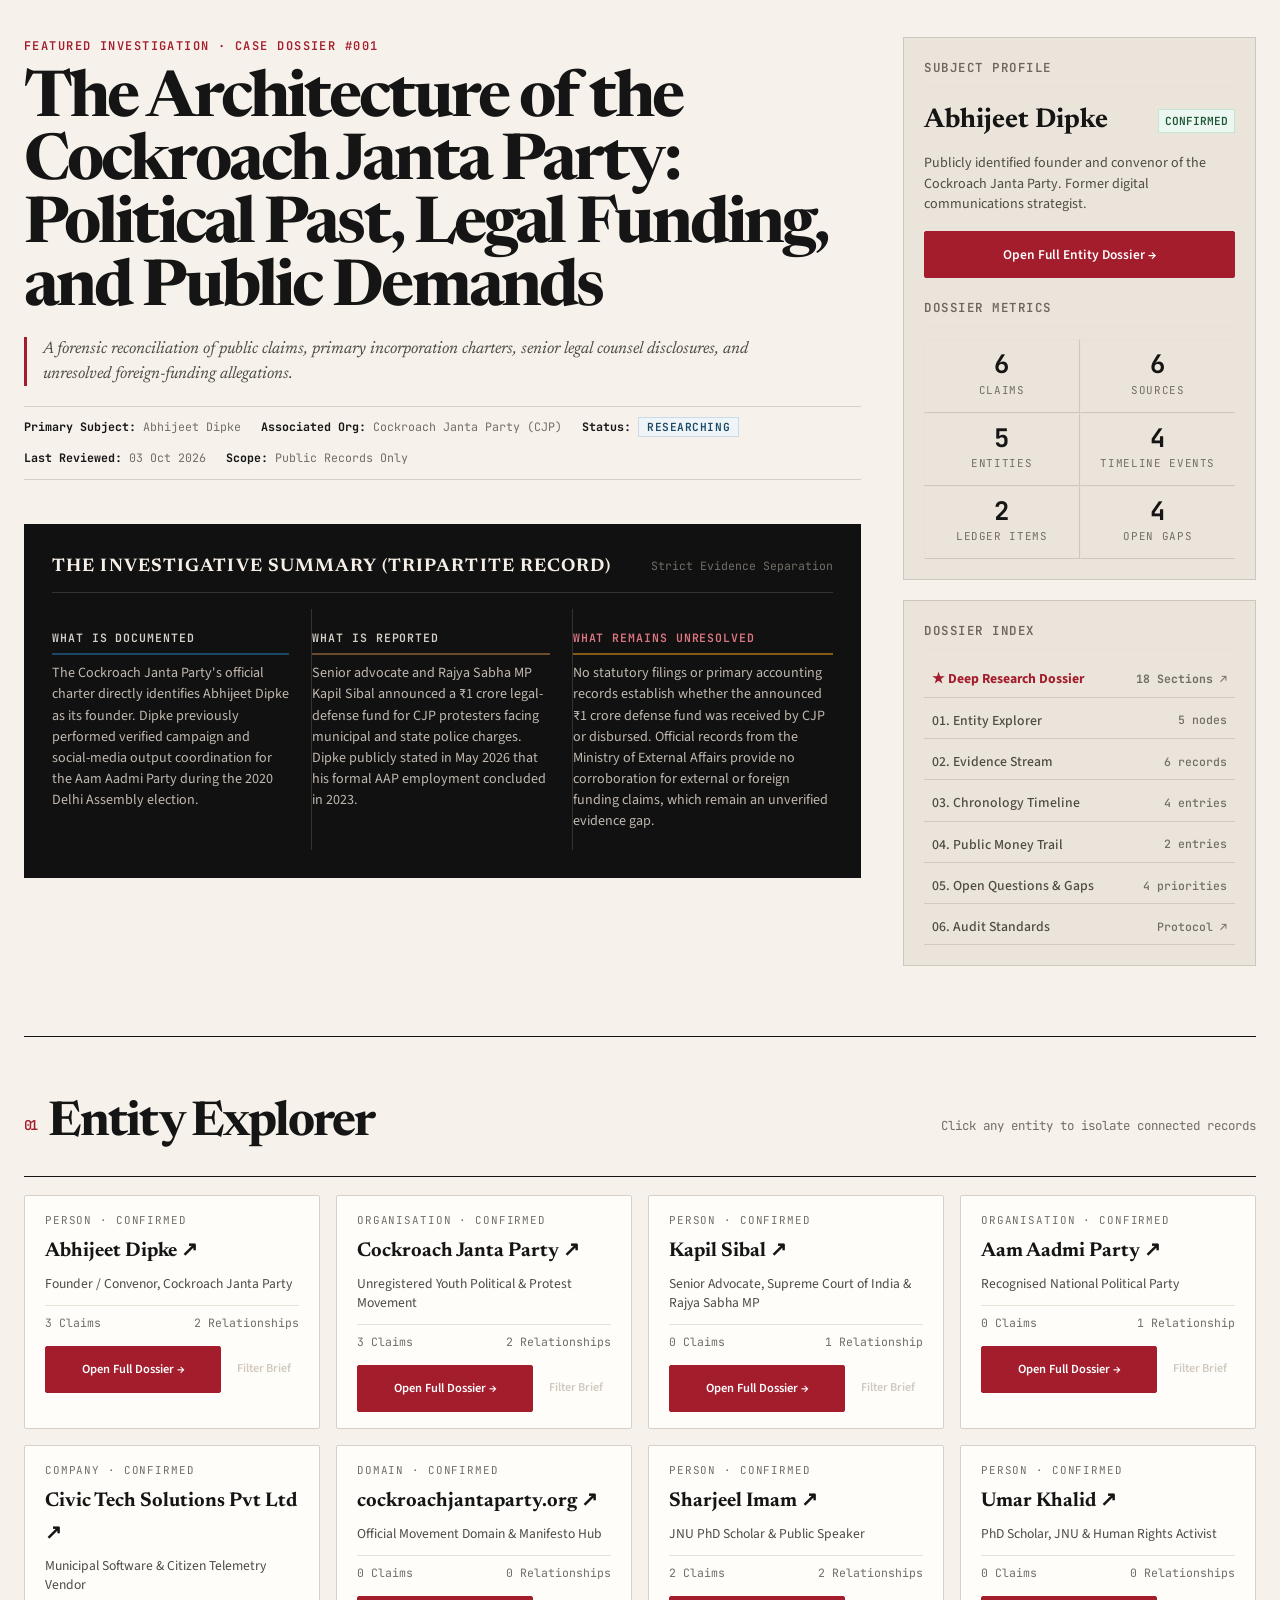
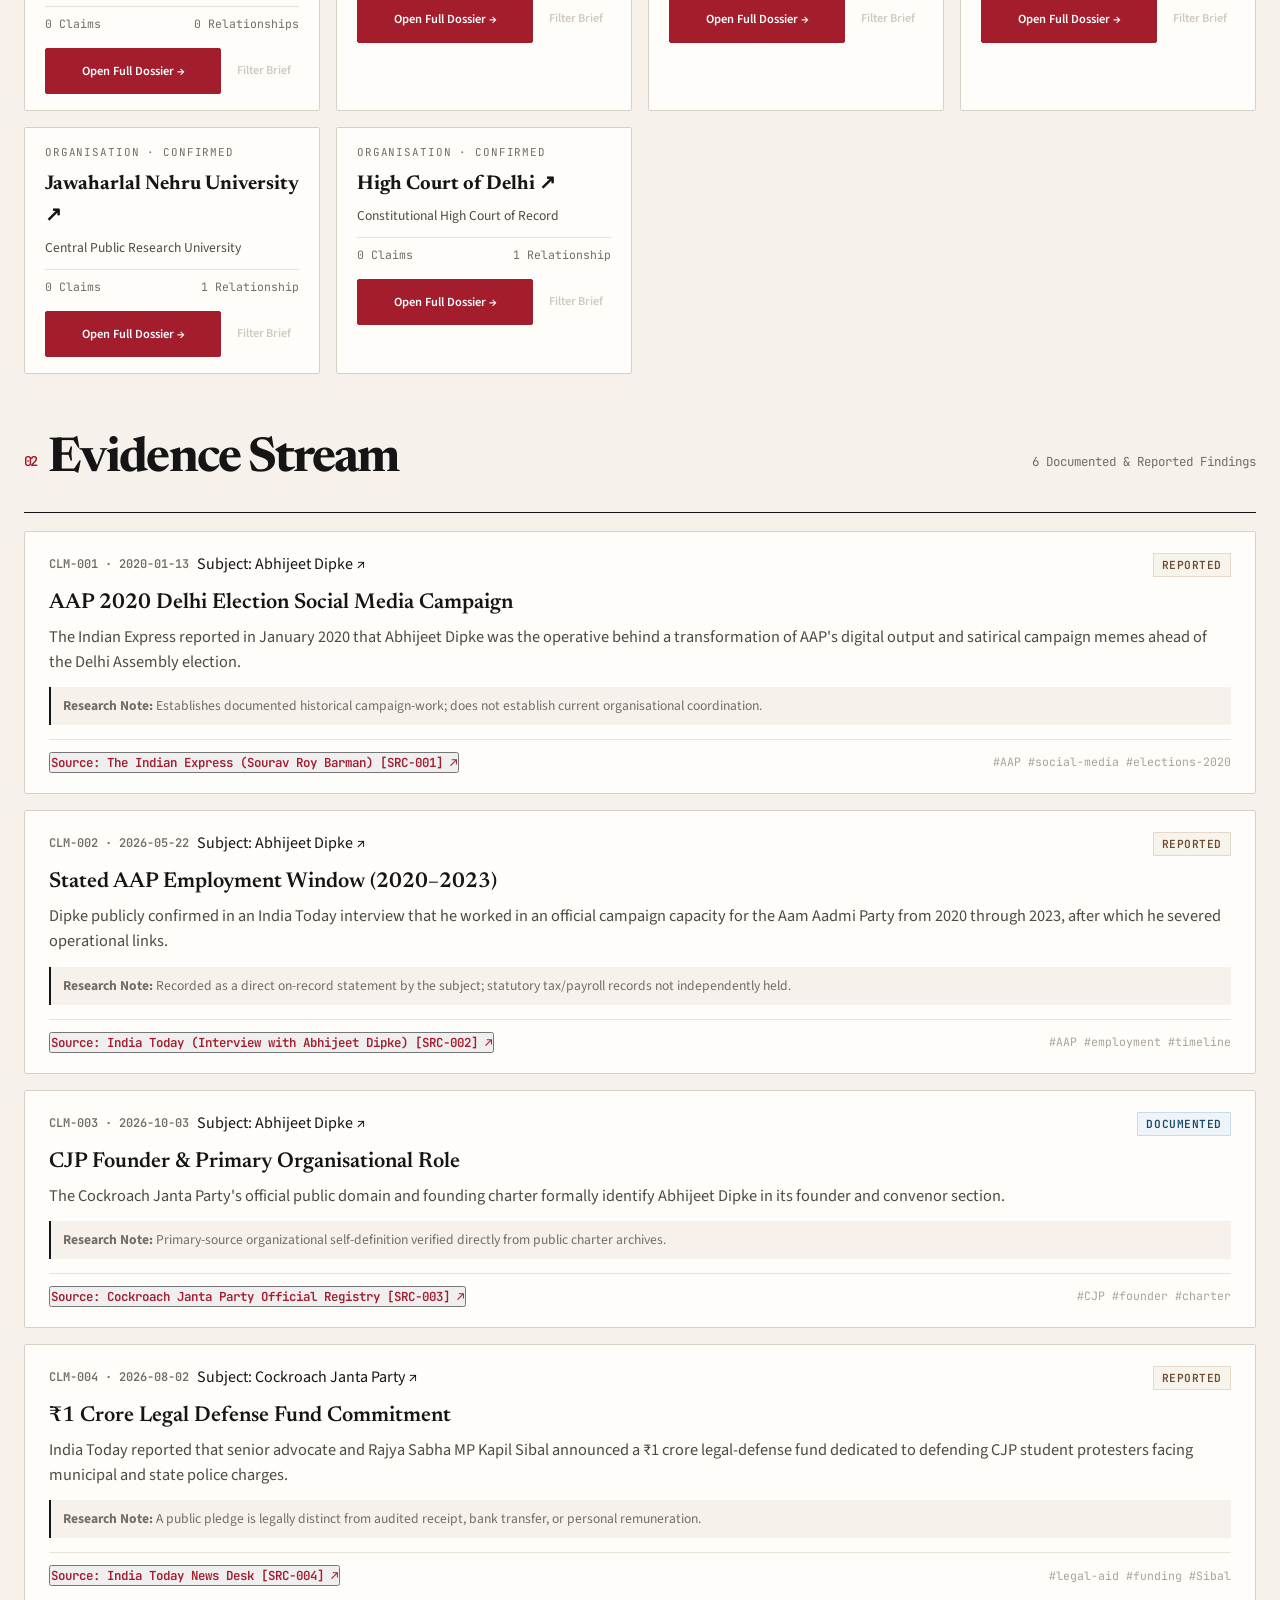
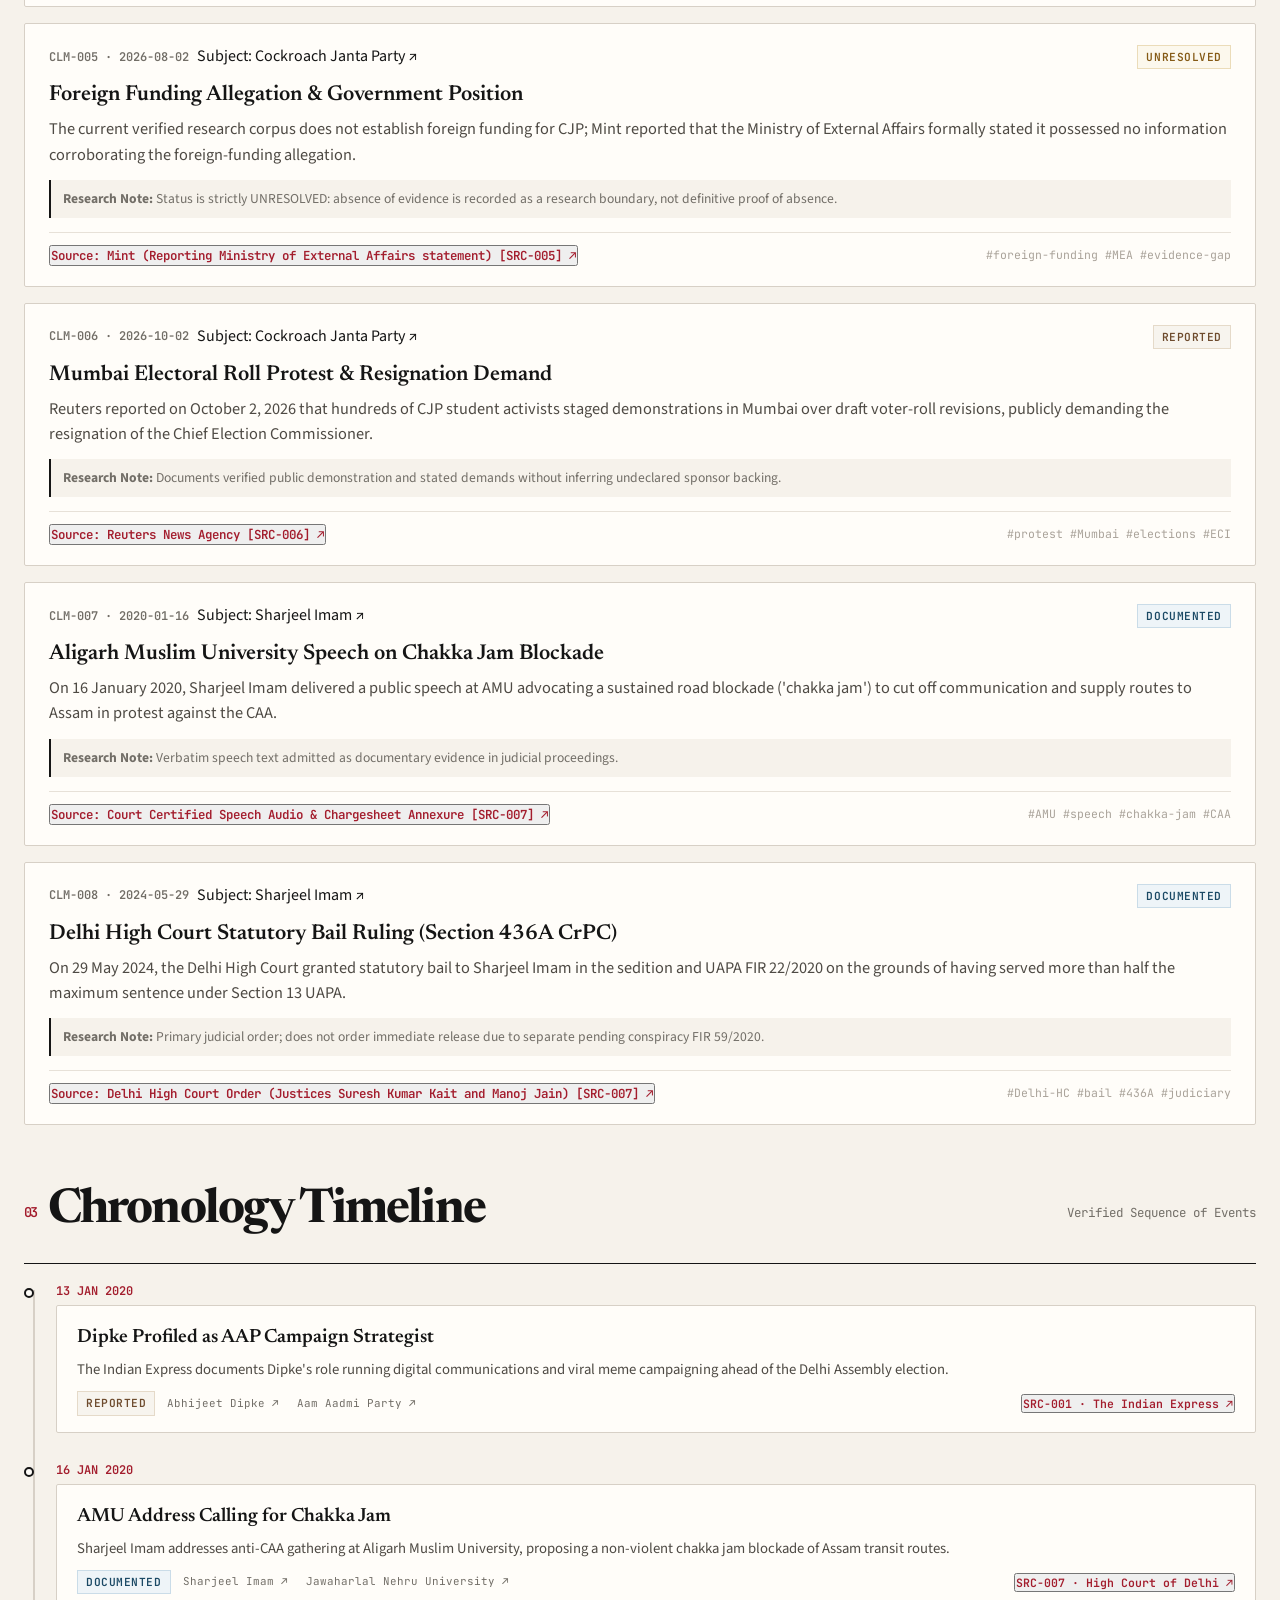
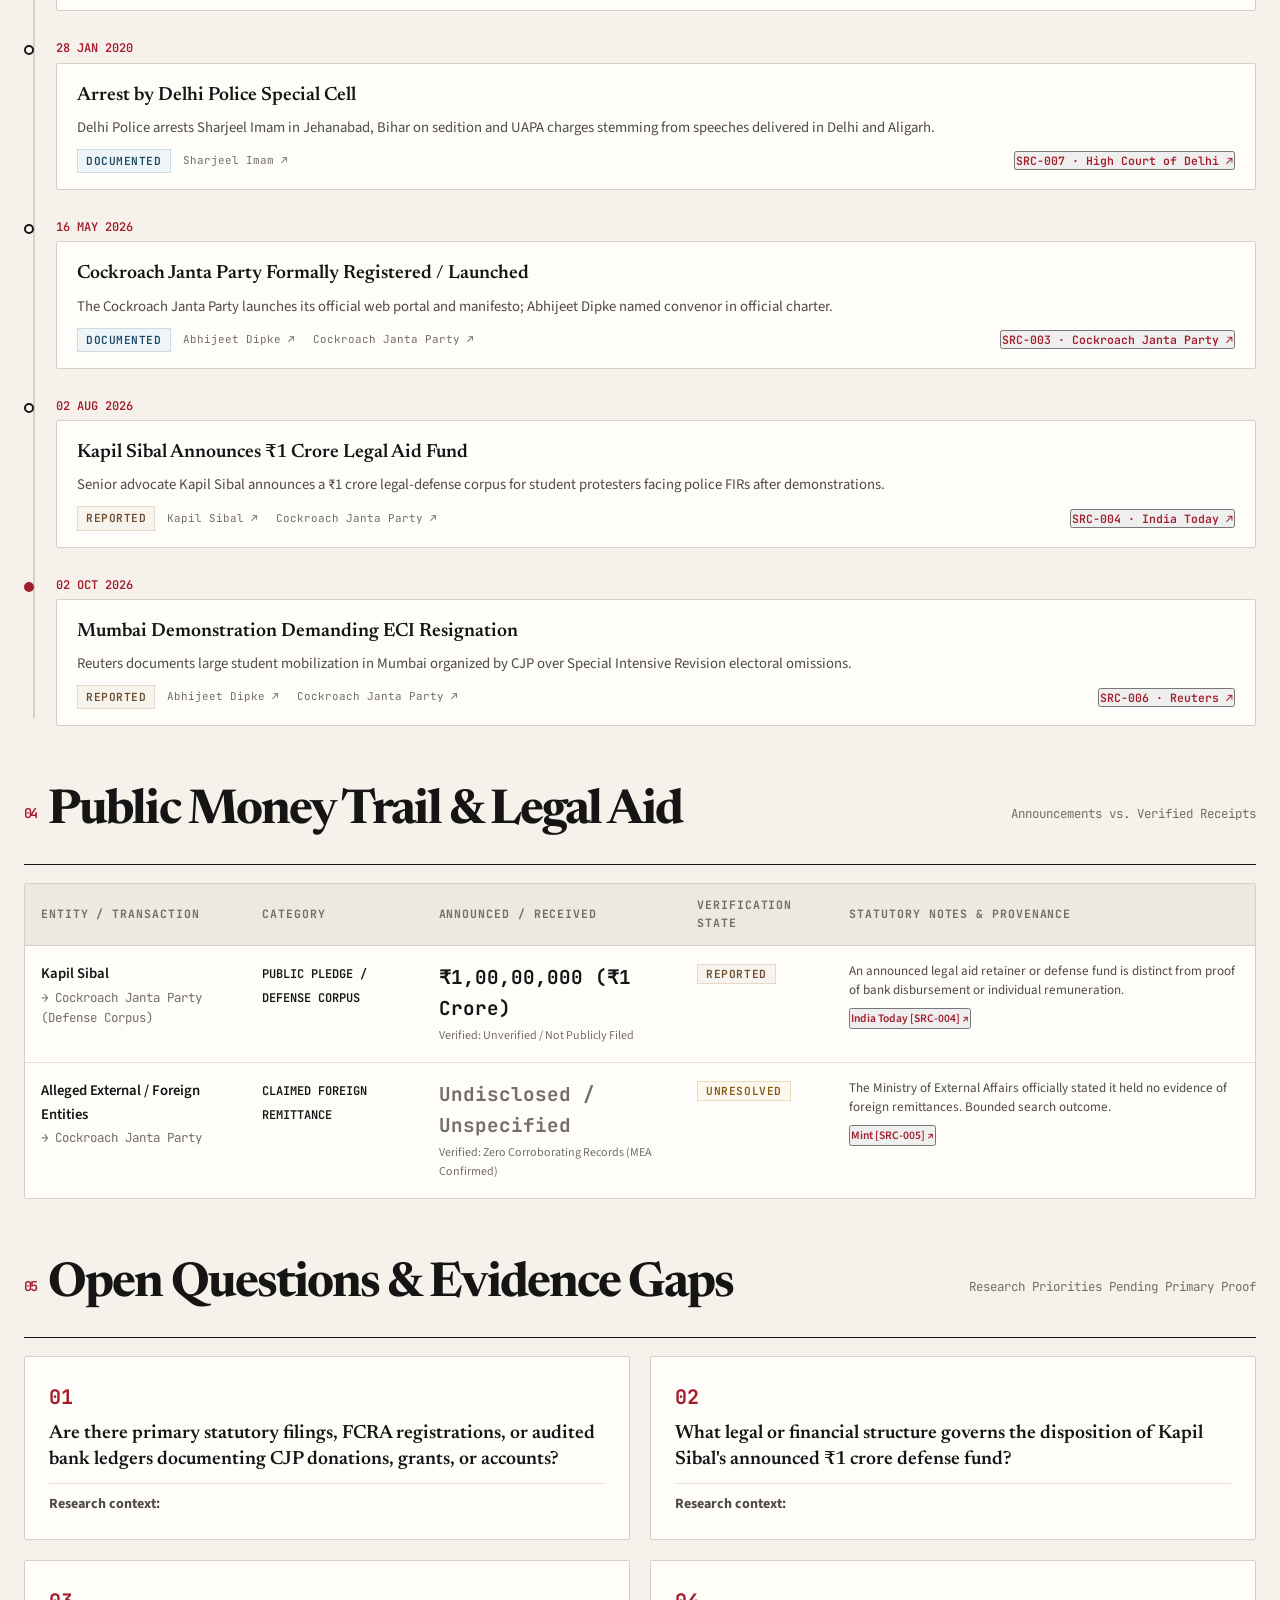
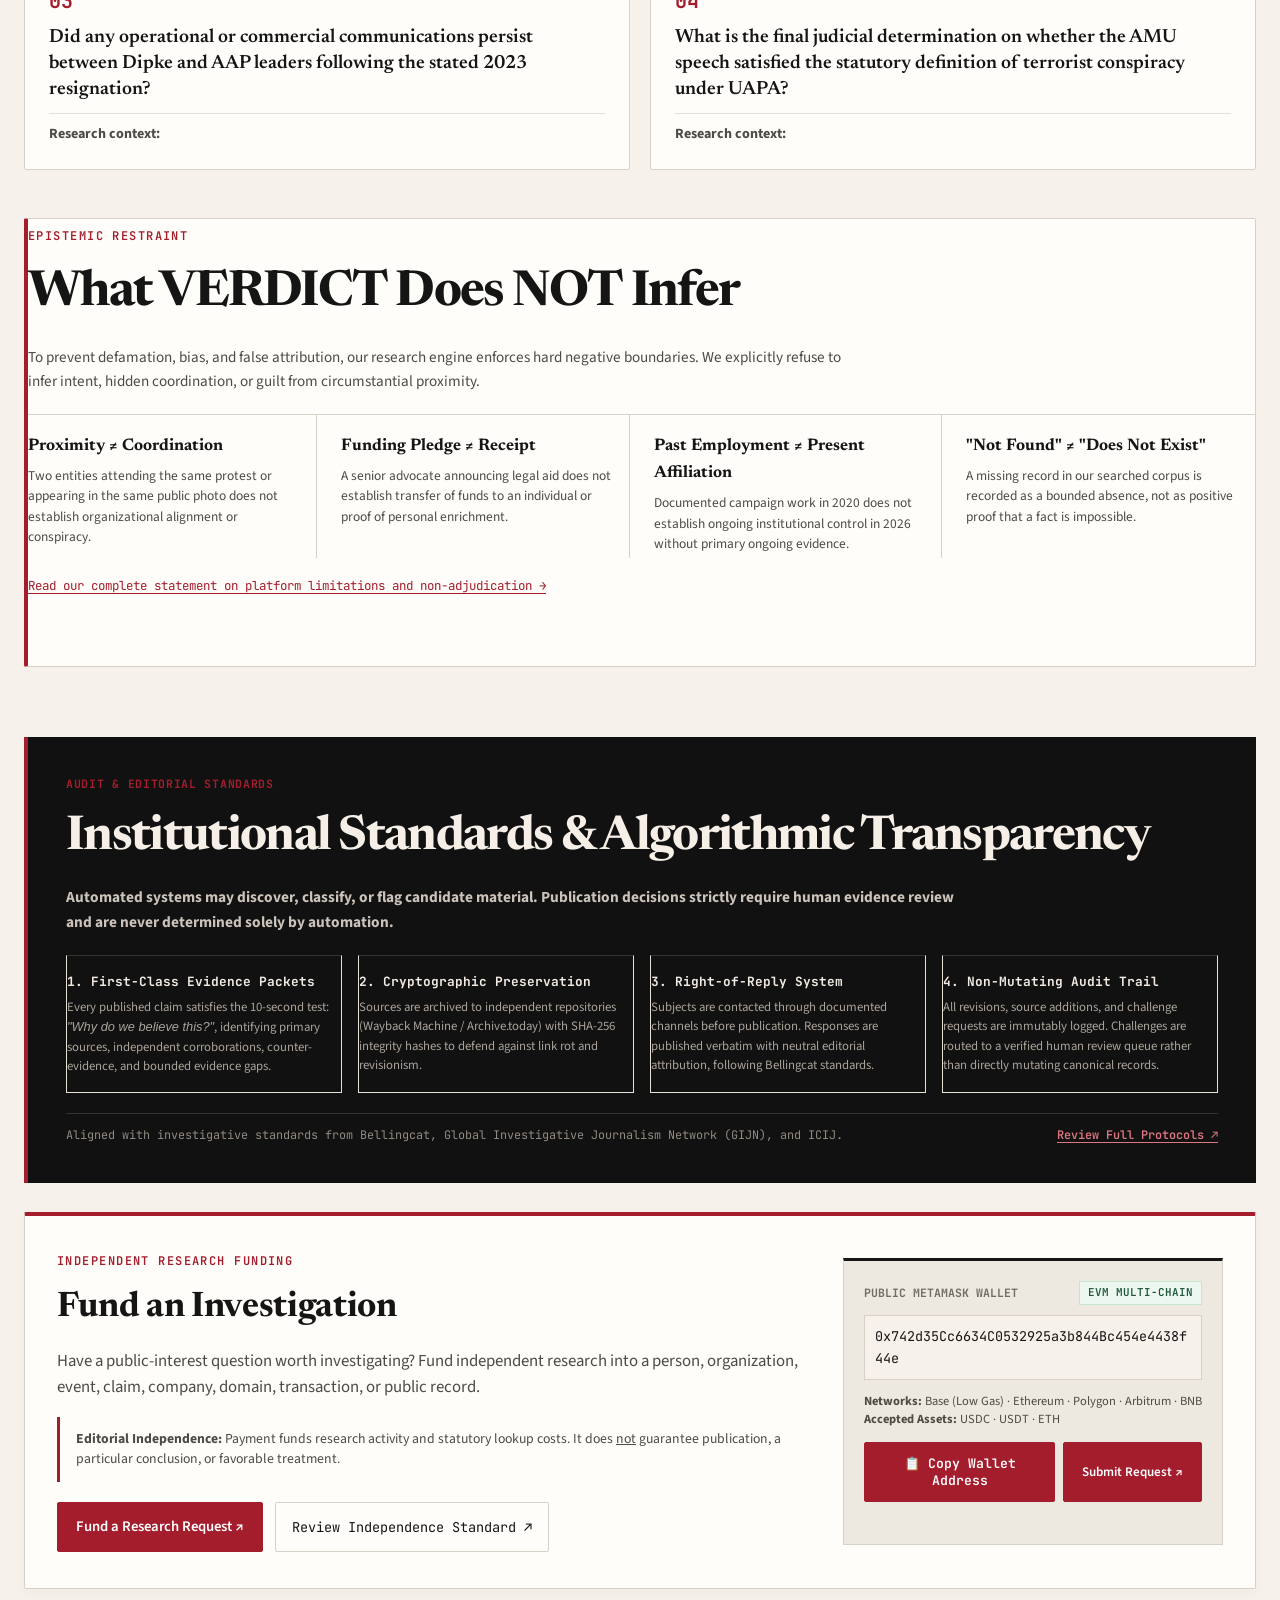
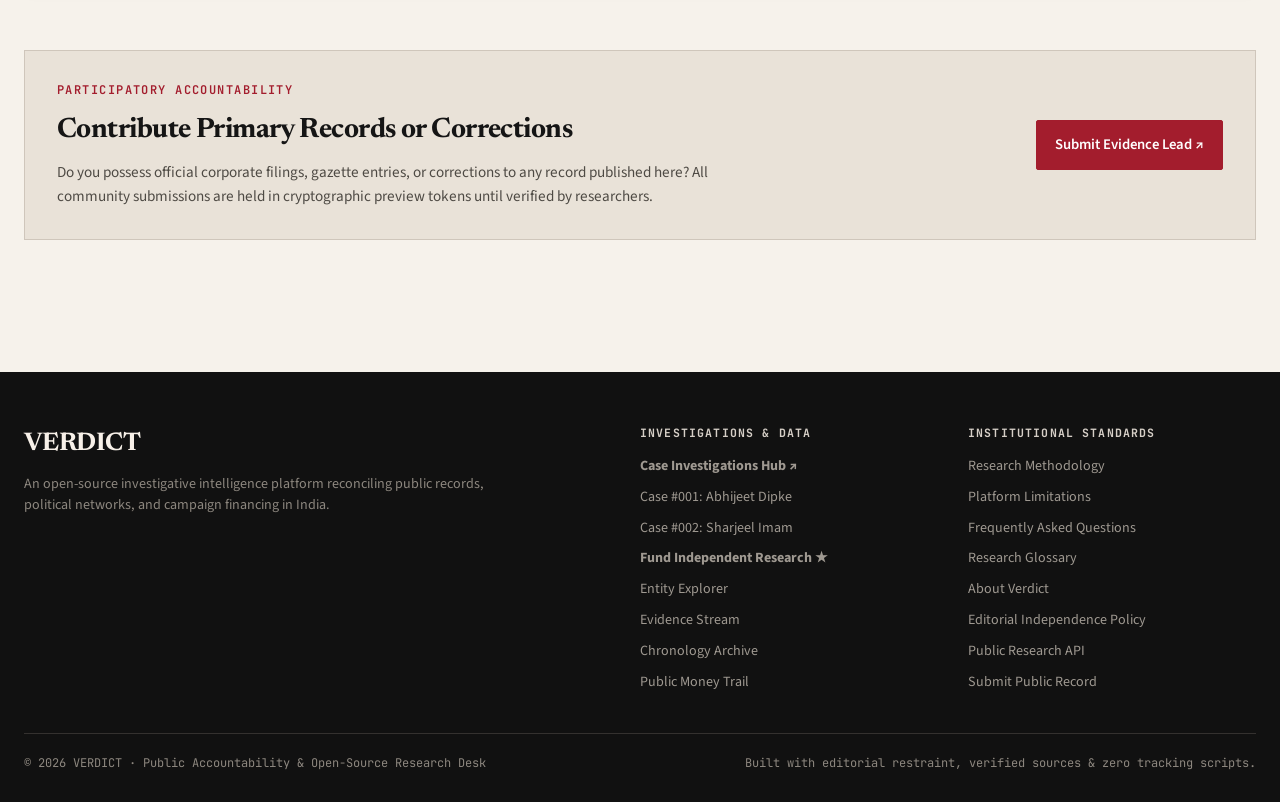
==== commit b45d2957: "feat(site): publish api docs, entity resolution interface, researcher mode, and live telemetry" ====
--- a/index.html
+++ b/index.html
@@ -52,8 +52,13 @@
       <div class="utility-right">
         <a href="./case.html" style="color: var(--accent); font-weight: 700;">Cases ↗</a>
         <a href="./methodology.html">Methodology</a>
+        <a href="./limitations.html">Limitations</a>
+        <a href="./api.html">API</a>
+        <a href="./faq.html">FAQ</a>
+        <a href="./glossary.html">Glossary</a>
         <a href="./about.html">About</a>
         <a href="./contribute.html">Submit Lead</a>
+        <a href="./fund.html" style="color: var(--accent); font-weight: 700;">Fund Research ★</a>
         <button type="button" class="search-shortcut-btn" onclick="document.getElementById('search-input').focus()" title="Press / to search">
           <span>Search</span>
           <kbd class="kbd-key">/</kbd>
@@ -83,11 +88,13 @@
         <a href="#how-it-works">Method</a>
         <a href="./case.html">Case Explorer ↗</a>
         <a href="./methodology.html">Standards</a>
-        <a href="./about.html">About</a>
-        <a href="./contribute.html">Submit Lead</a>
+        <a href="./api.html">API</a>
         <a href="#evidence">Evidence</a>
         <a href="#timeline">Chronology</a>
         <a href="#money">Money Trail</a>
+        <a href="./about.html">About</a>
+        <a href="./contribute.html">Submit Lead</a>
+        <a href="./fund.html" style="color: var(--accent); font-weight: 700;">Fund Research ★</a>
       </nav>
     </div>
   </header>
@@ -690,6 +697,57 @@
       </div>
     </section>
 
+    <!-- FUND AN INVESTIGATION (PAID RESEARCH REQUESTS) -->
+    <section id="fund-investigation" class="fund-callout-section" data-reveal aria-labelledby="fund-heading">
+      <div class="fund-callout-inner">
+        <div class="fund-callout-left">
+          <span class="kicker" style="color: var(--accent);">INDEPENDENT RESEARCH FUNDING</span>
+          <h3 id="fund-heading" style="font-family: var(--font-serif); font-size: 2.2rem; color: var(--ink); margin: 6px 0 12px; letter-spacing: -0.01em;">
+            Fund an Investigation
+          </h3>
+          <p style="font-size: 1.05rem; color: var(--ink-secondary); line-height: 1.55; margin-bottom: 16px;">
+            Have a public-interest question worth investigating? Fund independent research into a person, organization, event, claim, company, domain, transaction, or public record.
+          </p>
+          <div style="background: var(--surface); border-left: 3px solid var(--accent); padding: 12px 16px; font-size: 0.86rem; color: var(--ink-secondary); margin-bottom: 20px; line-height: 1.5;">
+            <b>Editorial Independence:</b> Payment funds research activity and statutory lookup costs. It does <u>not</u> guarantee publication, a particular conclusion, or favorable treatment.
+          </div>
+          <div style="display: flex; gap: 12px; flex-wrap: wrap;">
+            <a href="./fund.html" class="btn-primary" style="background: var(--accent); border-color: var(--accent);">
+              Fund a Research Request ↗
+            </a>
+            <a href="./fund.html" style="display: inline-flex; align-items: center; padding: 12px 16px; font-family: var(--font-mono); font-size: 0.85rem; color: var(--ink); border: 1px solid var(--border); border-radius: var(--radius-sm); text-decoration: none;">
+              Review Independence Standard ↗
+            </a>
+          </div>
+        </div>
+
+        <div class="fund-callout-right">
+          <div class="fund-mini-card">
+            <div style="display: flex; justify-content: space-between; align-items: center; margin-bottom: 10px;">
+              <span style="font-family: var(--font-mono); font-size: 0.72rem; text-transform: uppercase; font-weight: 700; color: var(--ink-muted);">PUBLIC METAMASK WALLET</span>
+              <span class="identity-badge confirmed" style="font-size: 0.68rem;">EVM MULTI-CHAIN</span>
+            </div>
+            <code id="home-wallet-addr" style="display: block; font-family: var(--font-mono); font-size: 0.84rem; background: var(--bg); border: 1px solid var(--border); padding: 10px; border-radius: var(--radius-xs); word-break: break-all; margin-bottom: 12px; color: var(--ink);">
+              0x742d35Cc6634C0532925a3b844Bc454e4438f44e
+            </code>
+            <div style="font-size: 0.78rem; color: var(--ink-secondary); margin-bottom: 14px; line-height: 1.45;">
+              <b>Networks:</b> Base (Low Gas) · Ethereum · Polygon · Arbitrum · BNB<br>
+              <b>Accepted Assets:</b> USDC · USDT · ETH
+            </div>
+            <div style="display: flex; gap: 8px;">
+              <button type="button" id="home-copy-wallet-btn" class="btn-primary" style="flex: 1; justify-content: center; padding: 10px; font-size: 0.82rem; font-family: var(--font-mono);">
+                📋 Copy Wallet Address
+              </button>
+              <a href="./fund.html" class="btn-primary" style="padding: 10px 14px; font-size: 0.82rem; background: var(--bg); color: var(--ink); border-color: var(--border);">
+                Submit Request ↗
+              </a>
+            </div>
+            <div id="home-copy-status" style="font-family: var(--font-mono); font-size: 0.72rem; color: var(--state-ver-text); text-align: center; min-height: 16px; margin-top: 6px;"></div>
+          </div>
+        </div>
+      </div>
+    </section>
+
     <!-- Contribution Callout Banner -->
     <section class="contribute-banner" data-reveal aria-labelledby="contrib-banner-heading">
       <div class="contribute-content">
@@ -725,6 +783,7 @@
             <li><a href="./case.html" style="color: var(--accent); font-weight: 700;">Case Investigations Hub ↗</a></li>
             <li><a href="./case.html?id=case_abhijeet-dipke">Case #001: Abhijeet Dipke</a></li>
             <li><a href="./case.html?id=case_sharjeel-imam">Case #002: Sharjeel Imam</a></li>
+            <li><a href="./fund.html" style="color: var(--accent); font-weight: 700;">Fund Independent Research ★</a></li>
             <li><a href="#entities">Entity Explorer</a></li>
             <li><a href="#evidence">Evidence Stream</a></li>
             <li><a href="#timeline">Chronology Archive</a></li>
@@ -740,6 +799,8 @@
             <li><a href="./faq.html">Frequently Asked Questions</a></li>
             <li><a href="./glossary.html">Research Glossary</a></li>
             <li><a href="./about.html">About Verdict</a></li>
+            <li><a href="./fund.html">Editorial Independence Policy</a></li>
+            <li><a href="./api.html">Public Research API</a></li>
             <li><a href="./contribute.html">Submit Public Record</a></li>
           </ul>
         </div>
--- a/css/style.css
+++ b/css/style.css
@@ -1088,6 +1088,71 @@
   line-height: 1.5;
 }
 
+/* Fund an Investigation Callout (Homepage) */
+.fund-callout-section {
+  background: var(--surface);
+  border: 1px solid var(--border);
+  border-top: 4px solid var(--accent);
+  border-radius: var(--radius-sm);
+  padding: 36px 32px;
+  margin-bottom: 40px;
+  box-shadow: 0 4px 16px rgba(0, 0, 0, 0.03);
+}
+
+.fund-callout-inner {
+  display: grid;
+  grid-template-columns: 1fr 380px;
+  gap: 36px;
+  align-items: center;
+}
+
+@media (max-width: 940px) {
+  .fund-callout-inner {
+    grid-template-columns: 1fr;
+  }
+}
+
+.fund-mini-card {
+  background: var(--bg-subtle);
+  border: 1px solid var(--border);
+  border-top: 3px solid var(--ink);
+  border-radius: var(--radius-xs);
+  padding: 20px;
+}
+
+/* Reusable Funding Disclosure Banner (for Cases, Dossiers, and Portals) */
+.funding-disclosure-badge {
+  display: inline-flex;
+  align-items: center;
+  gap: 6px;
+  background: var(--state-rep-bg);
+  color: var(--state-rep-text);
+  border: 1px solid var(--state-rep-border);
+  border-radius: var(--radius-xs);
+  padding: 3px 8px;
+  font-family: var(--font-mono);
+  font-size: 0.72rem;
+  font-weight: 700;
+  letter-spacing: 0.05em;
+  text-transform: uppercase;
+}
+
+.funding-disclosure-banner {
+  background: var(--surface);
+  border: 1px solid var(--border);
+  border-left: 4px solid var(--state-rep-text);
+  border-radius: var(--radius-xs);
+  padding: 16px 20px;
+  margin: 16px 0;
+}
+
+.funding-disclosure-banner p {
+  font-size: 0.88rem;
+  color: var(--ink-secondary);
+  line-height: 1.5;
+  margin: 6px 0 0;
+}
+
 /* Contribute Callout */
 .contribute-banner {
   background: var(--bg-subtle);
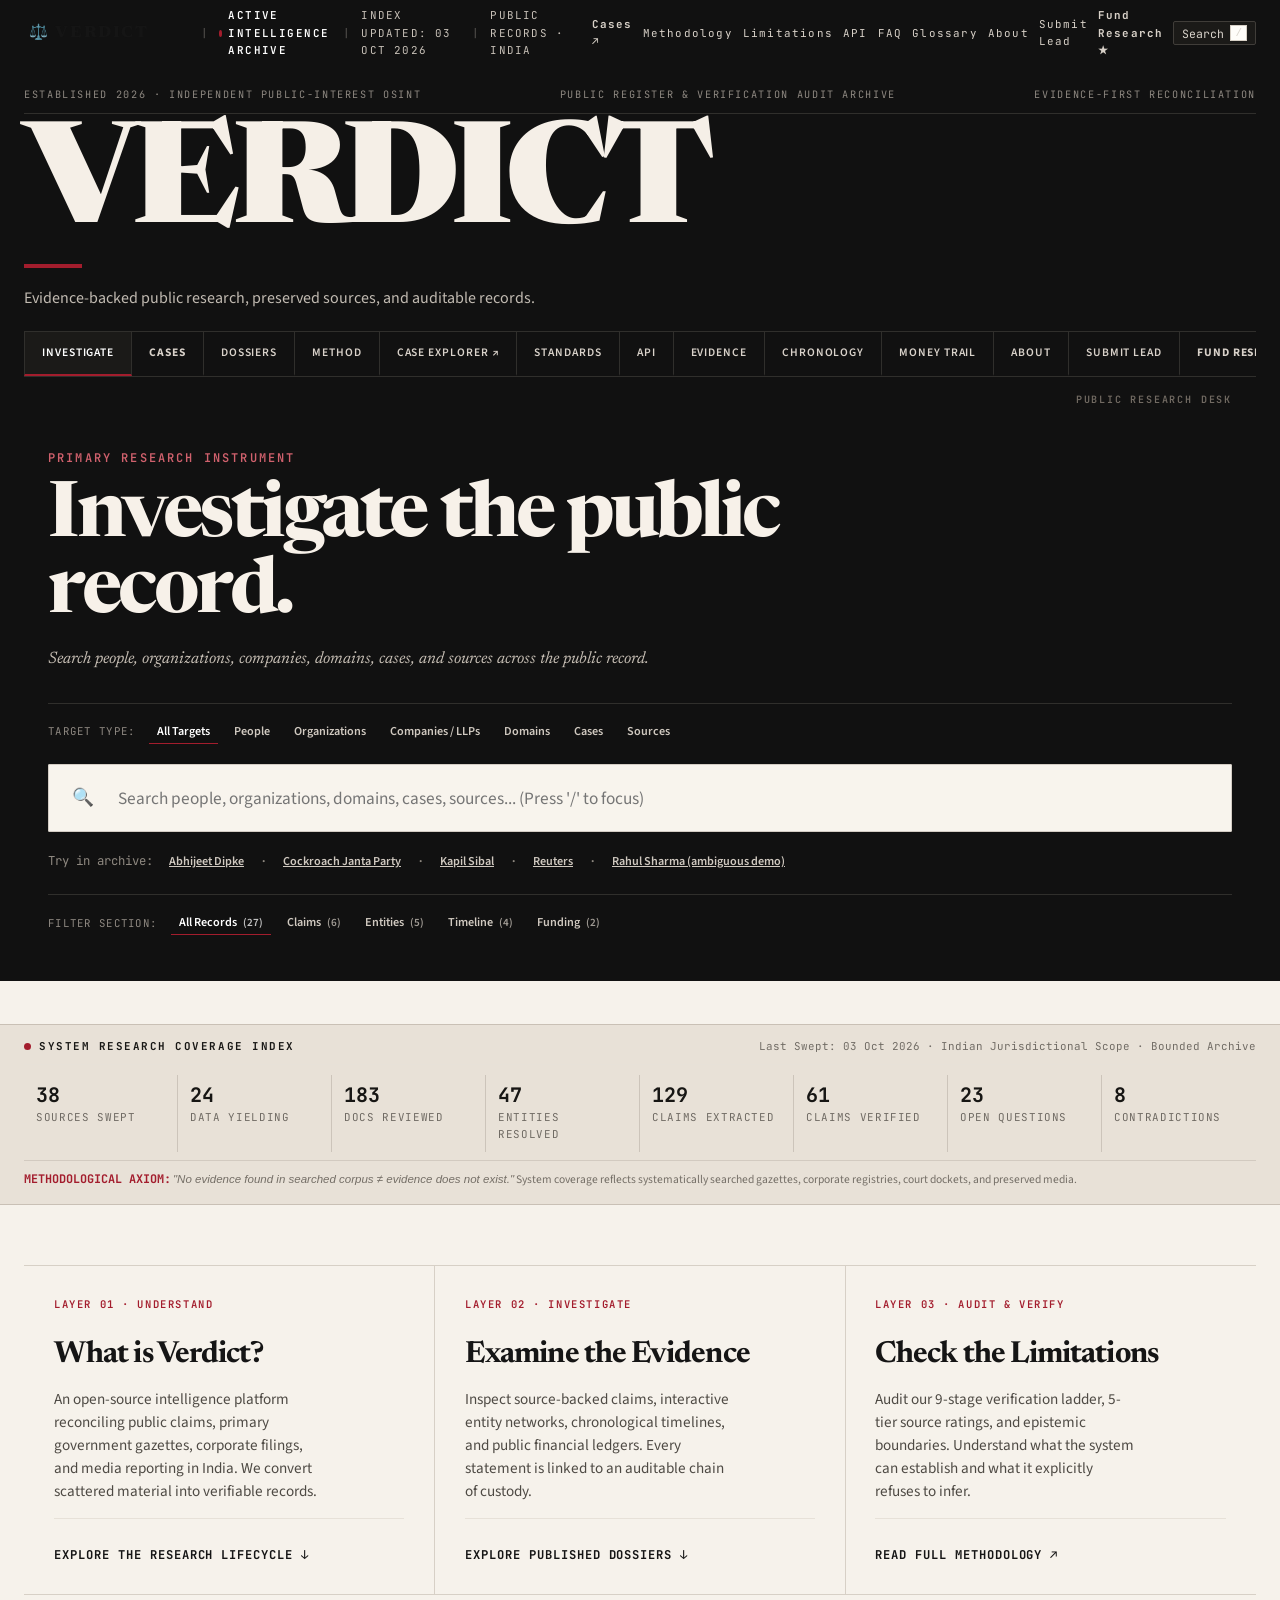
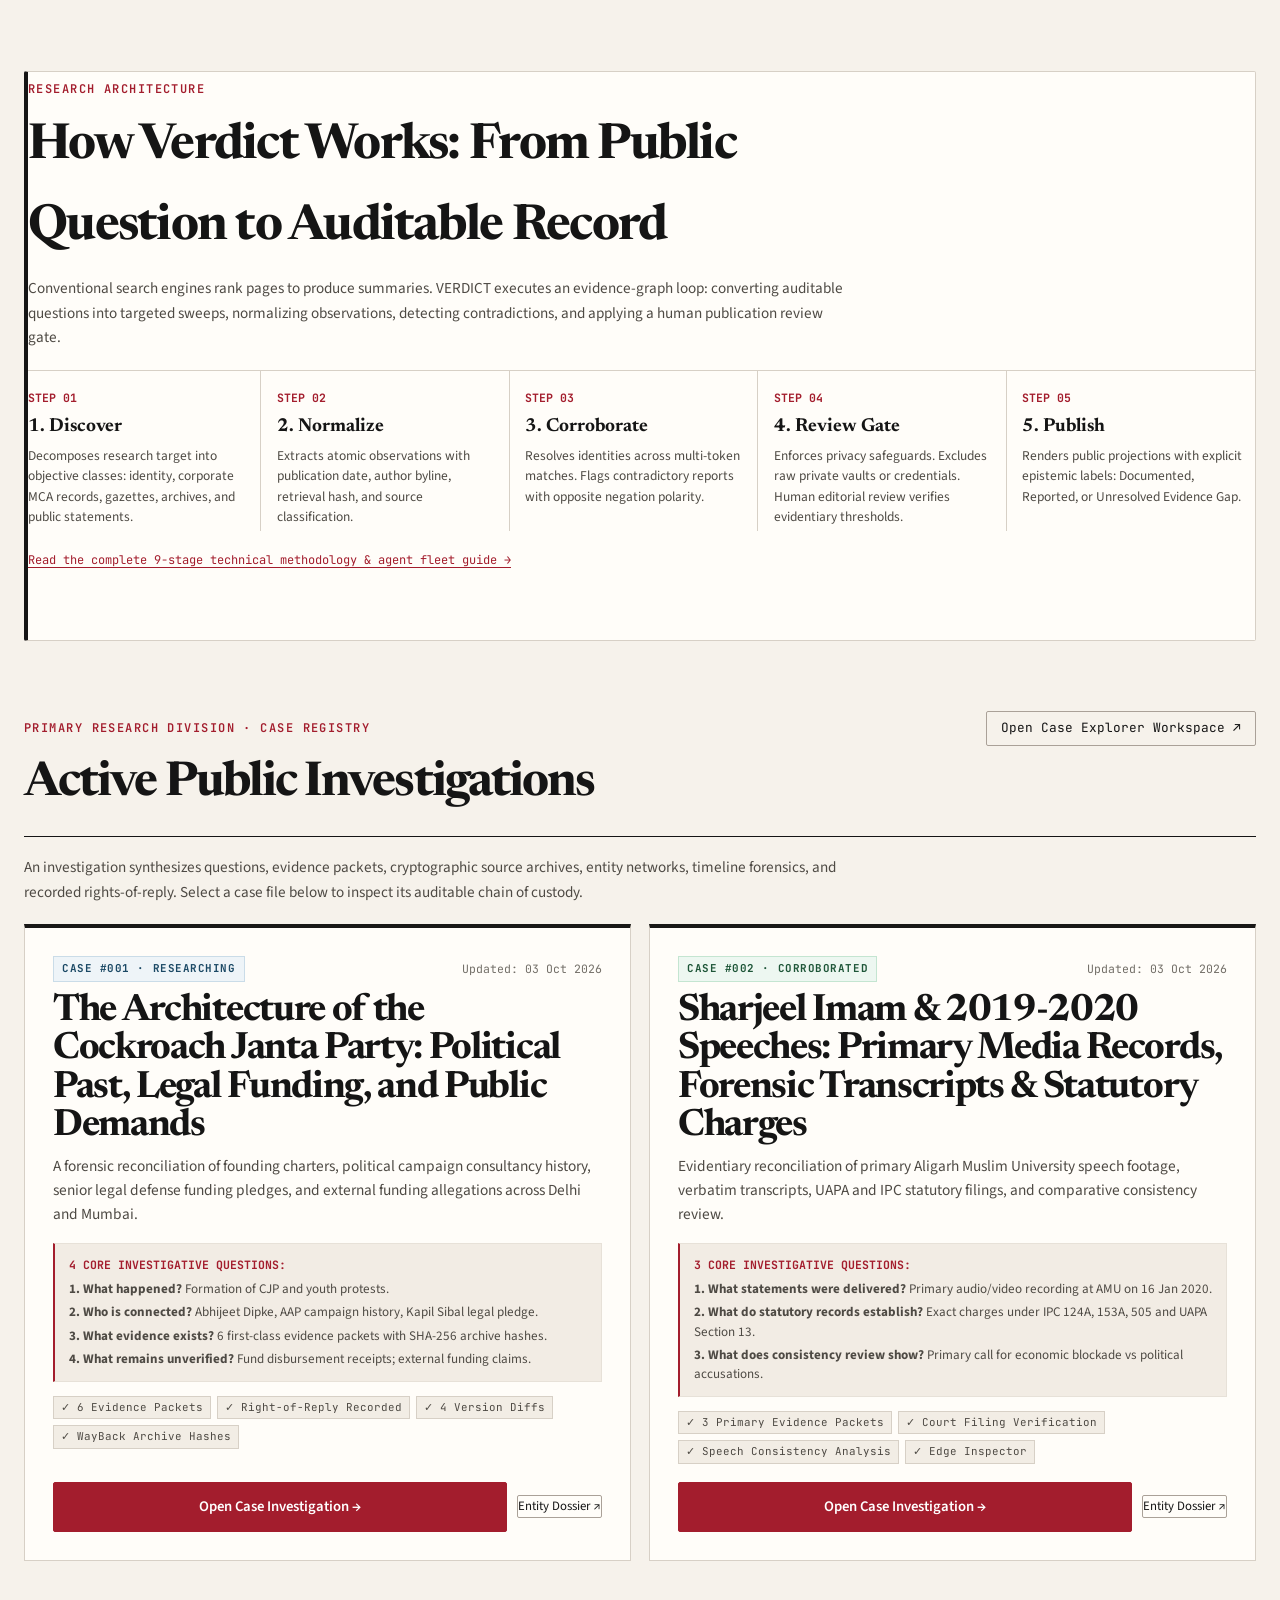
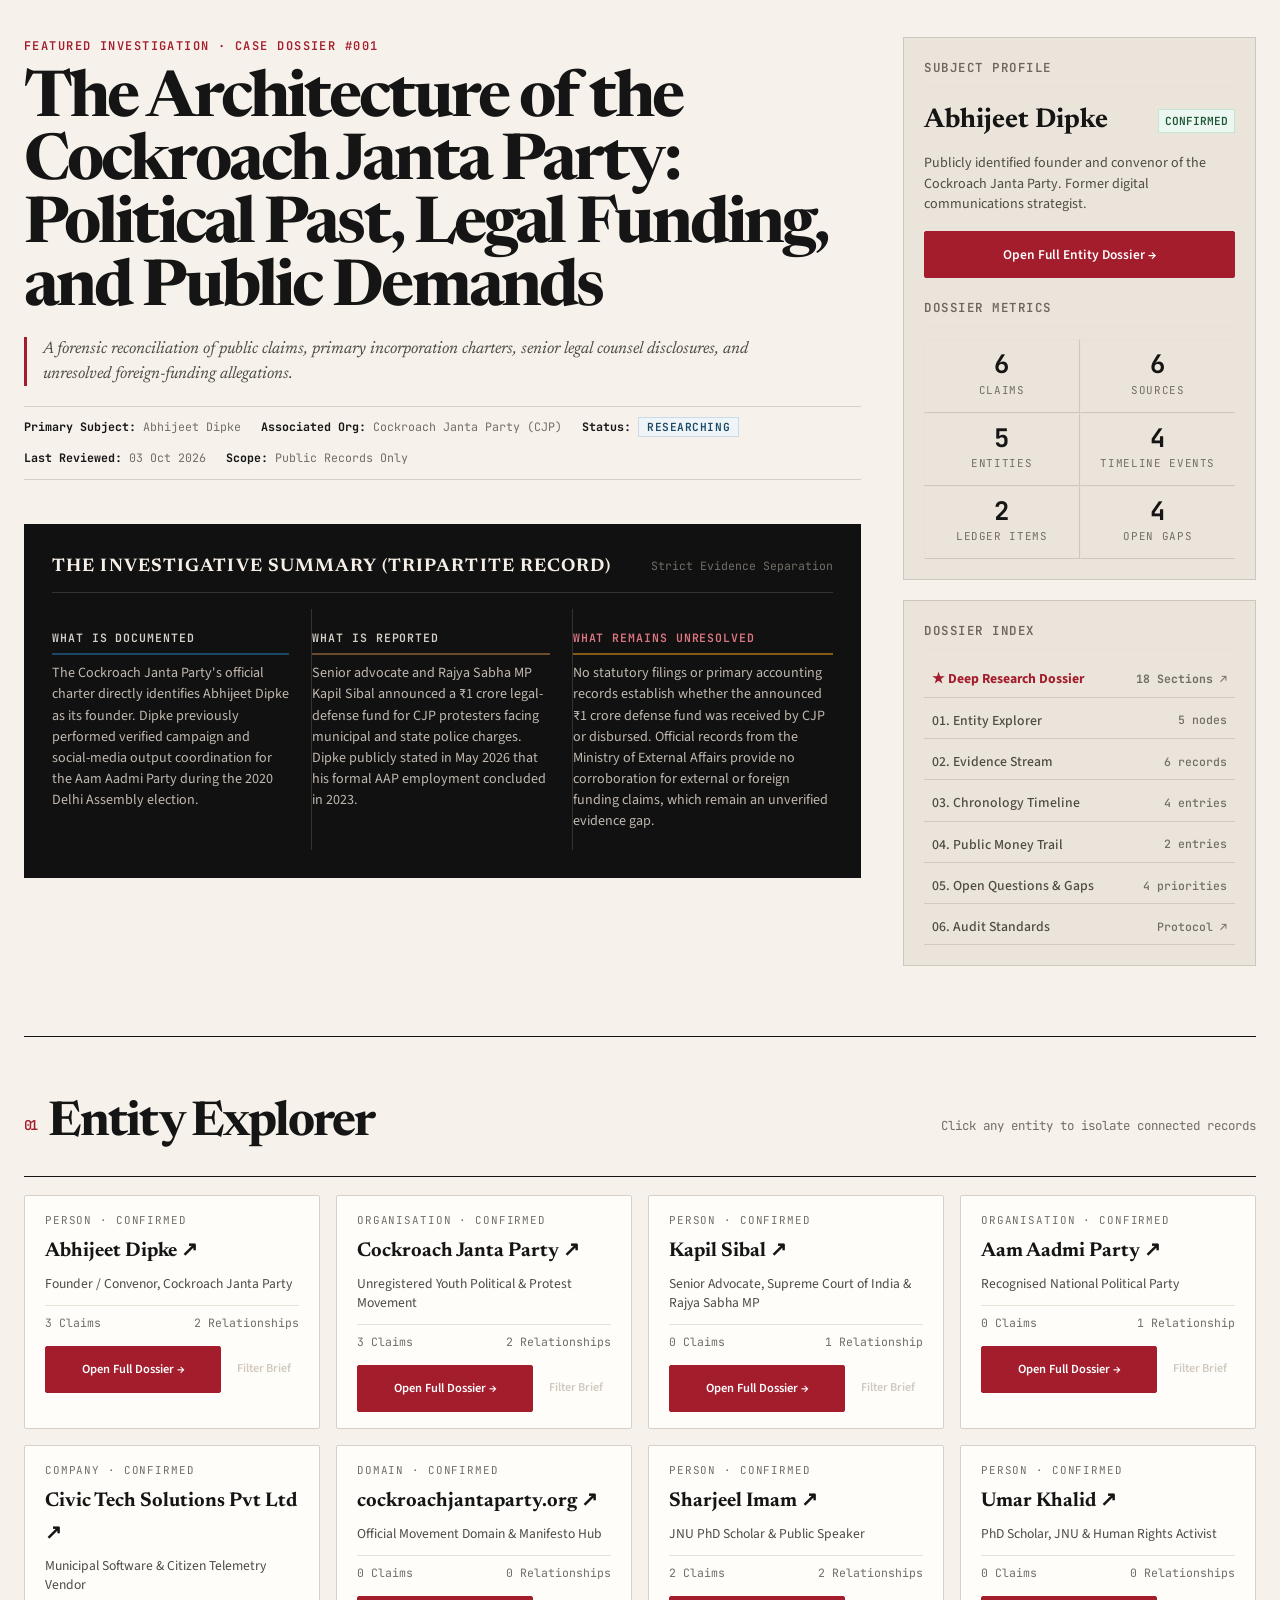
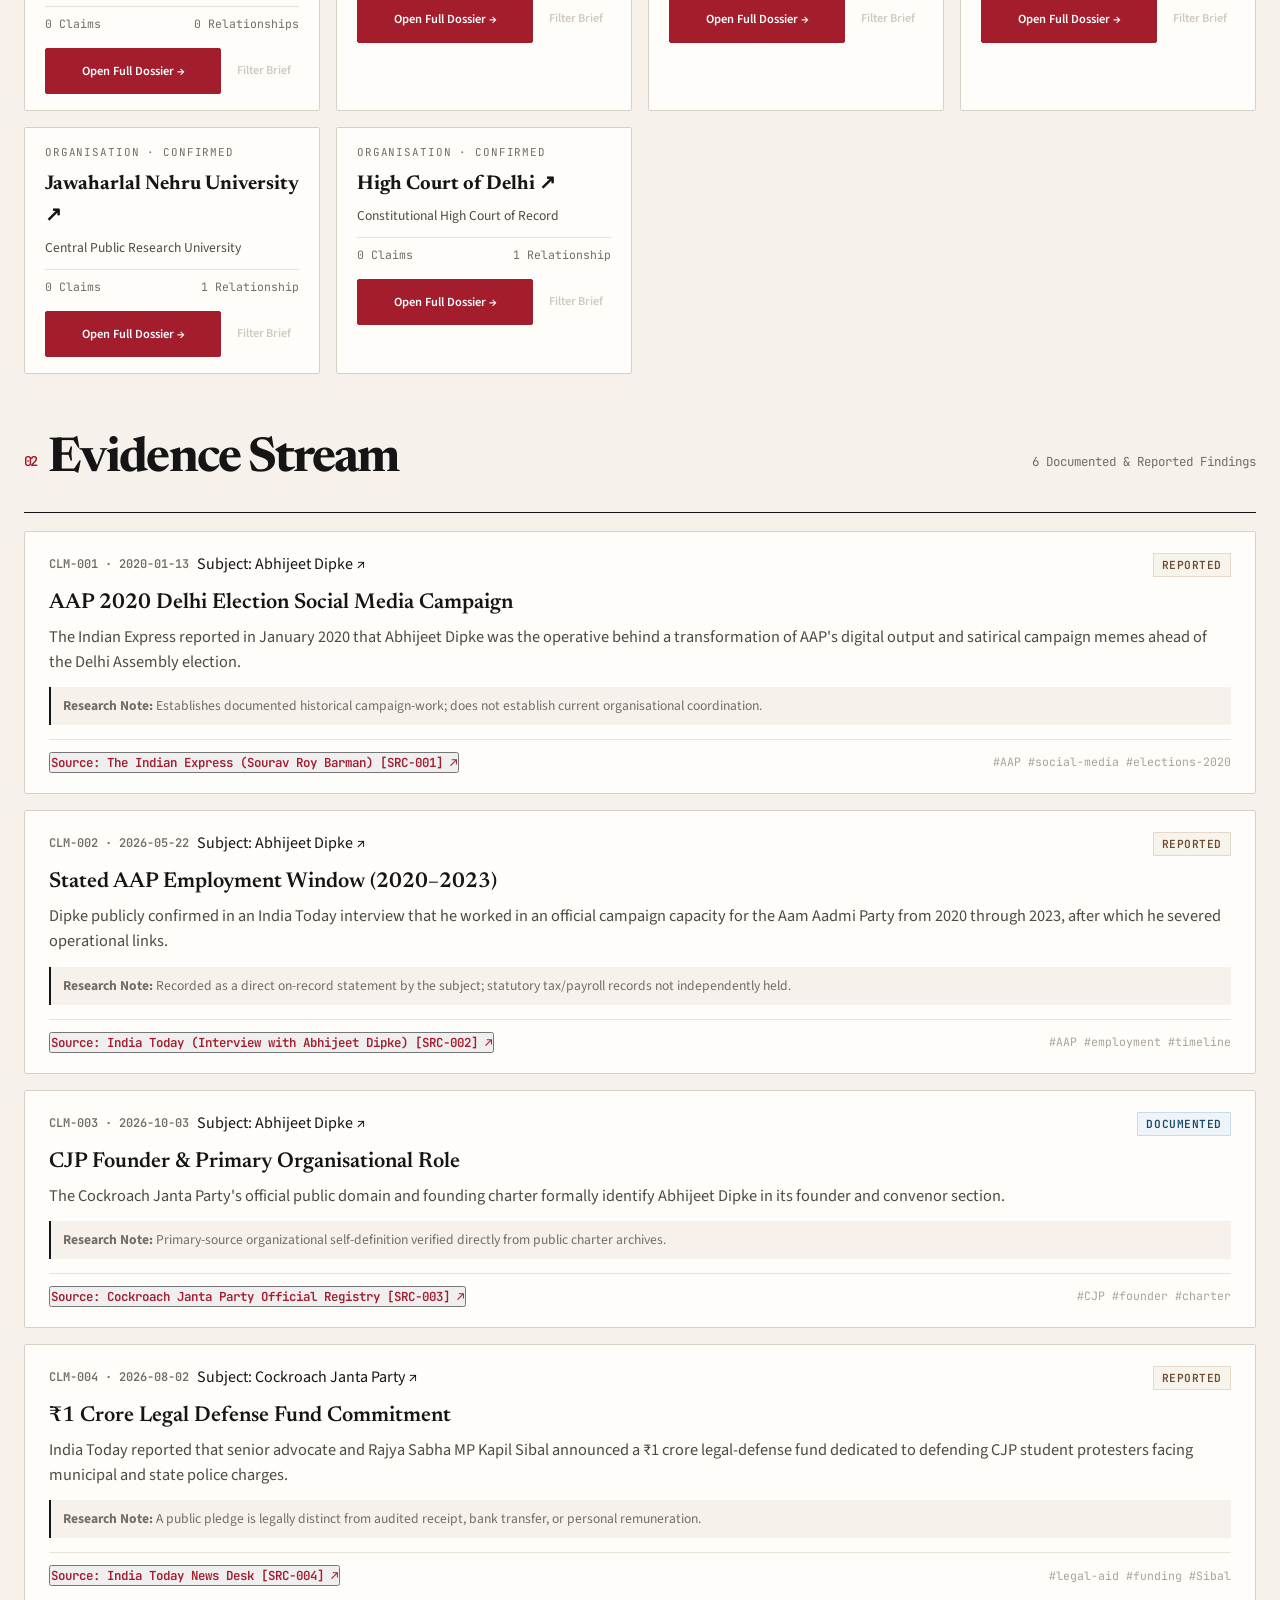
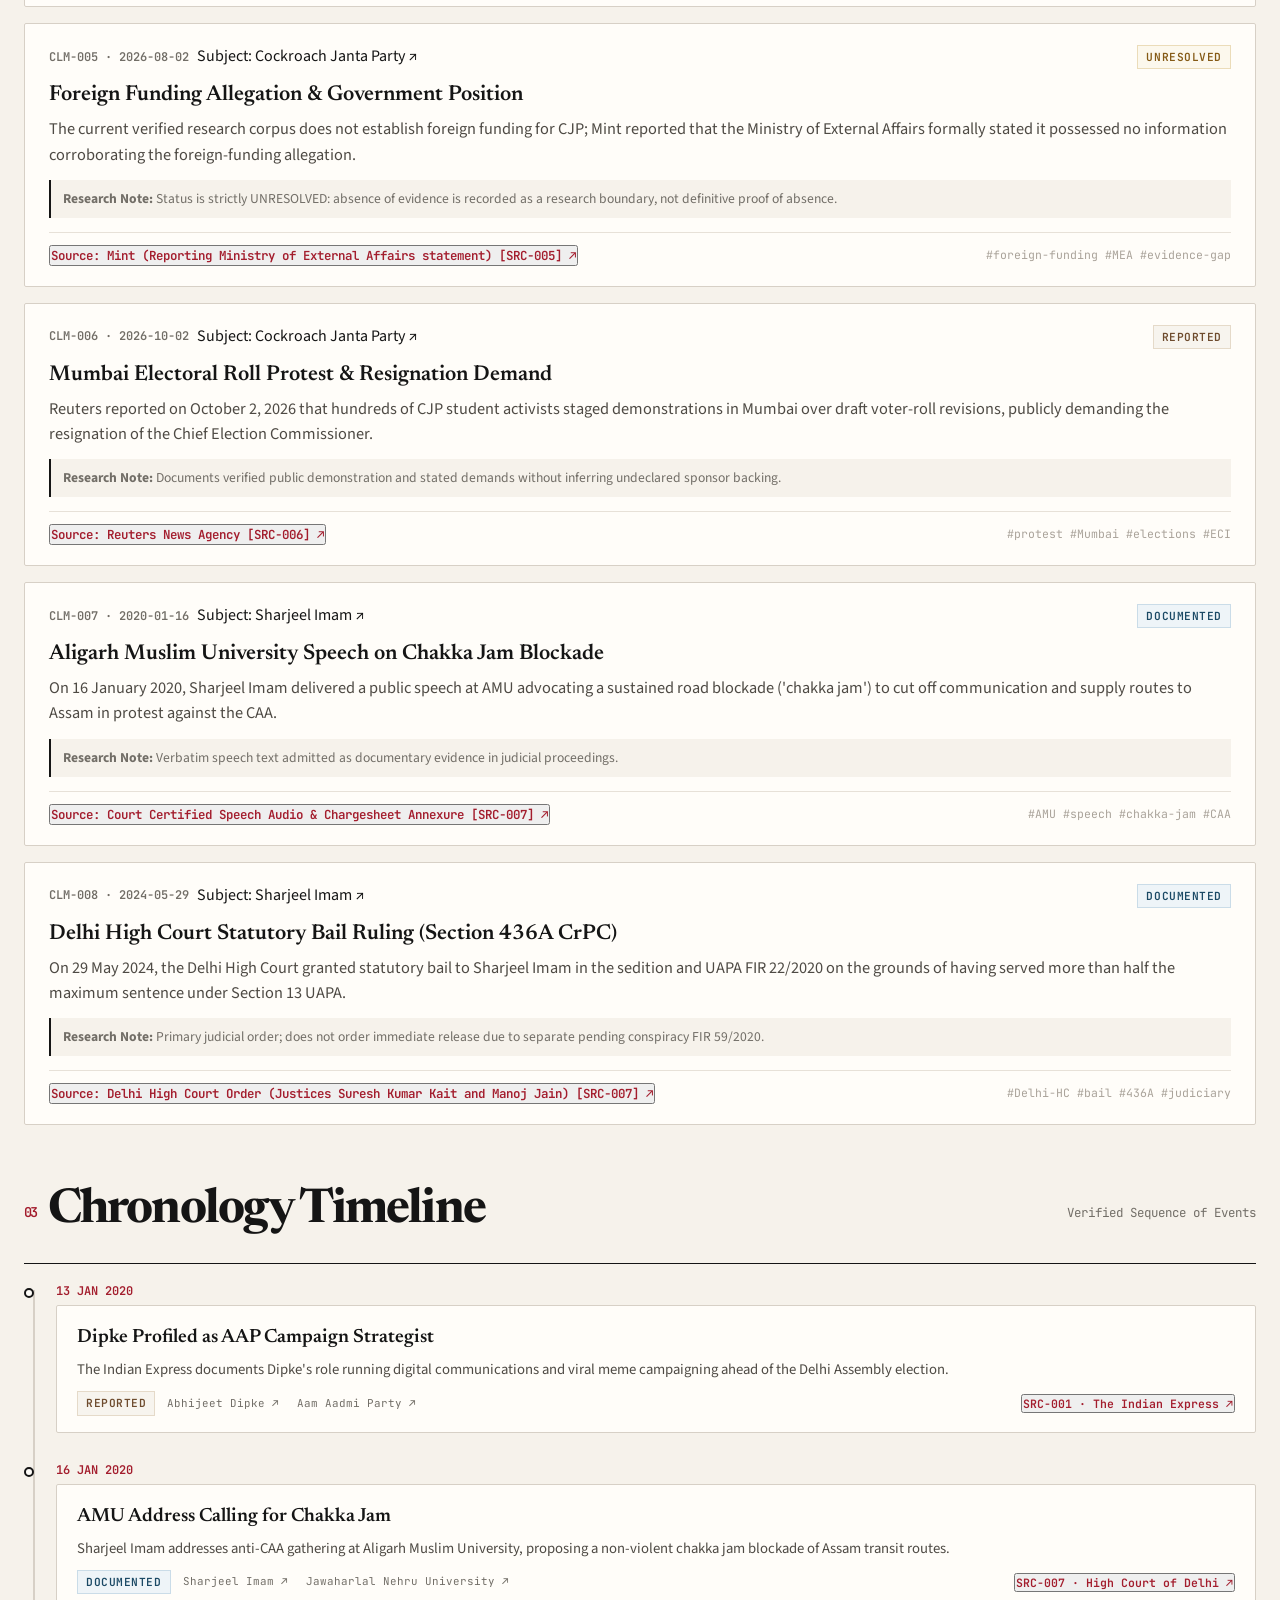
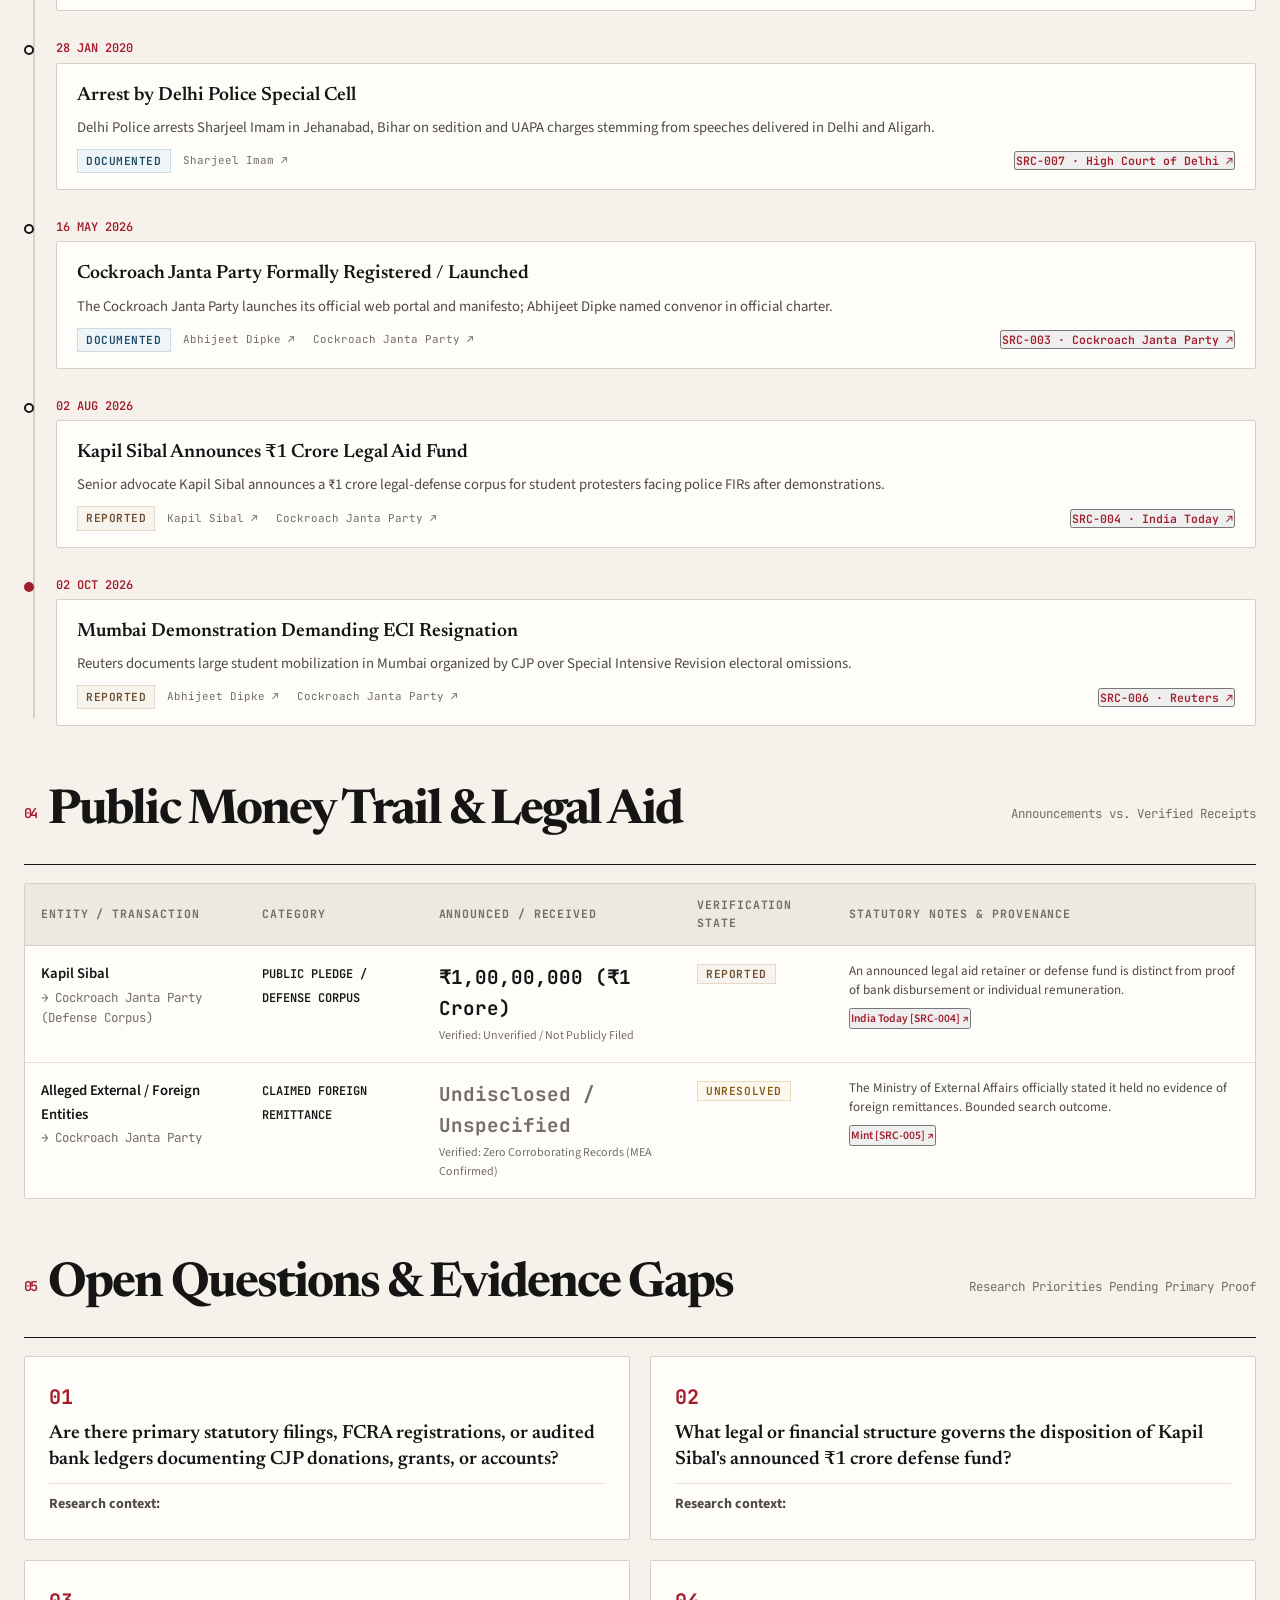
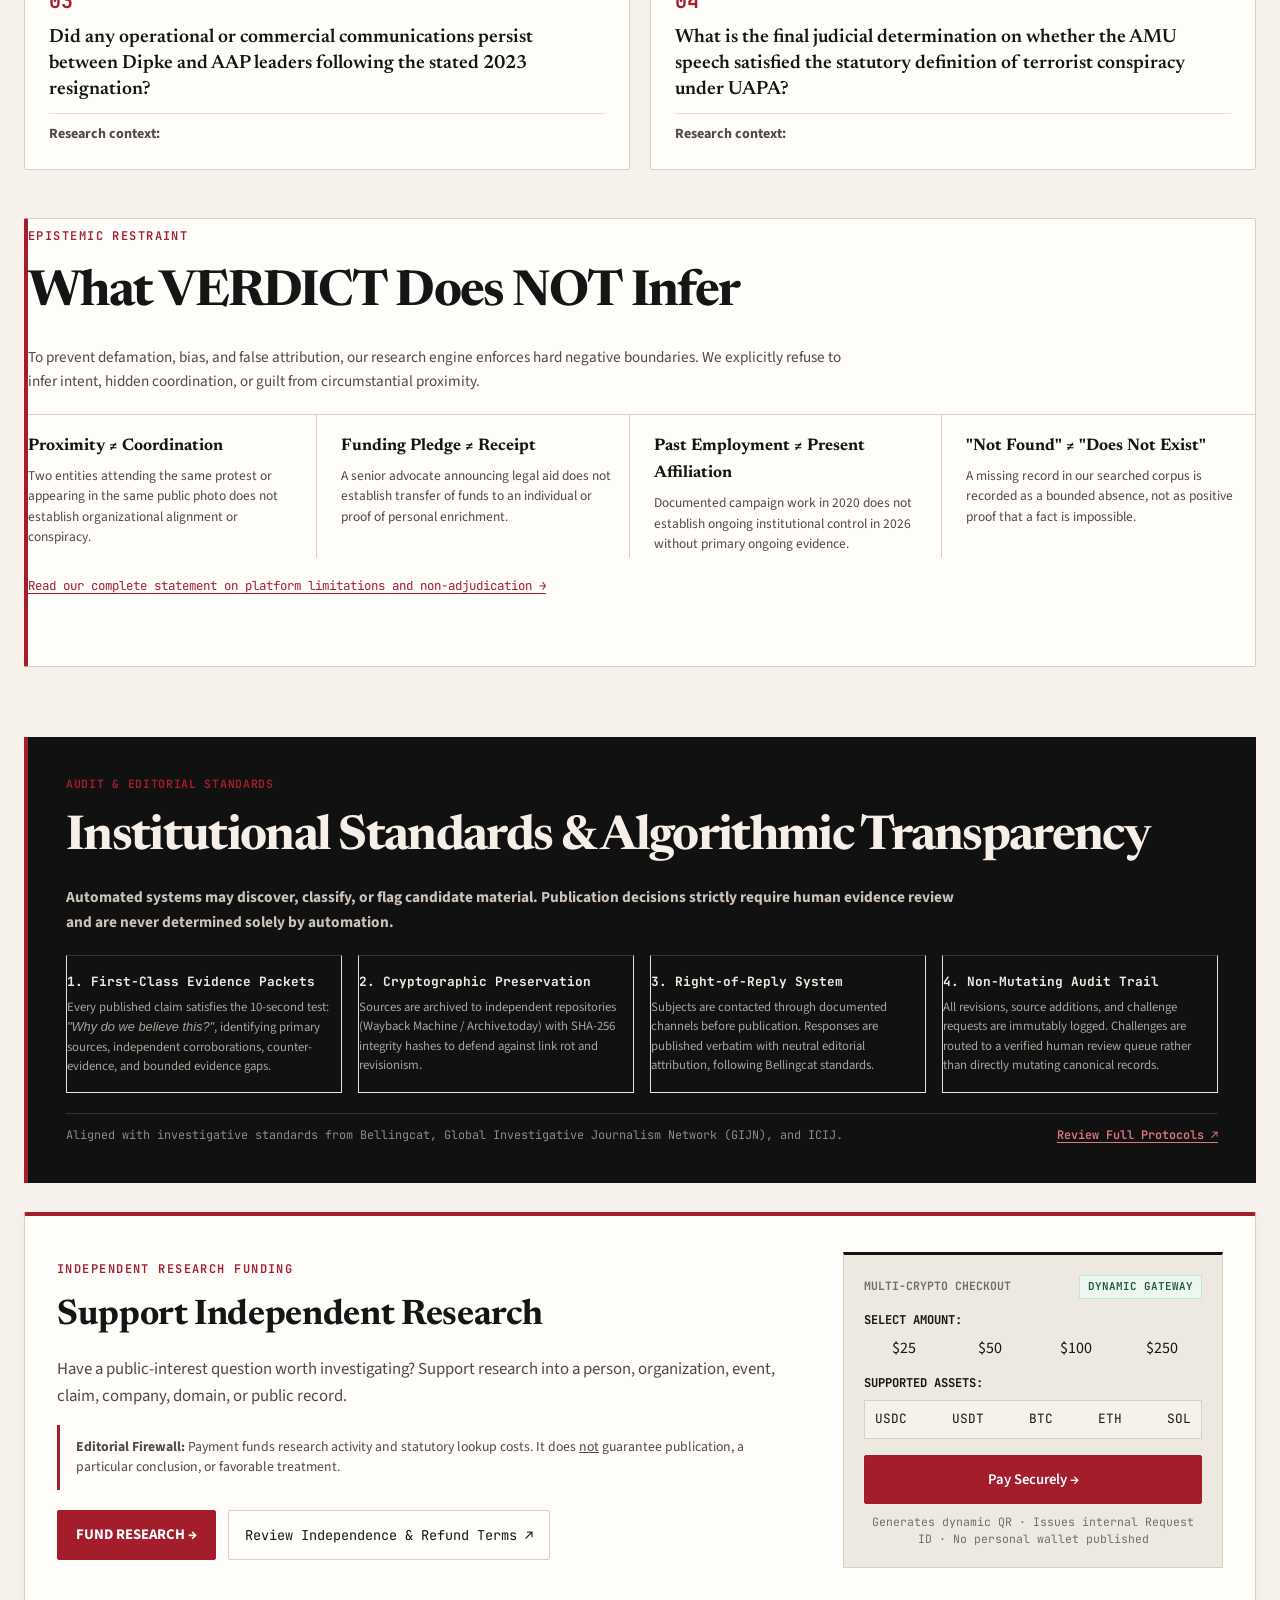
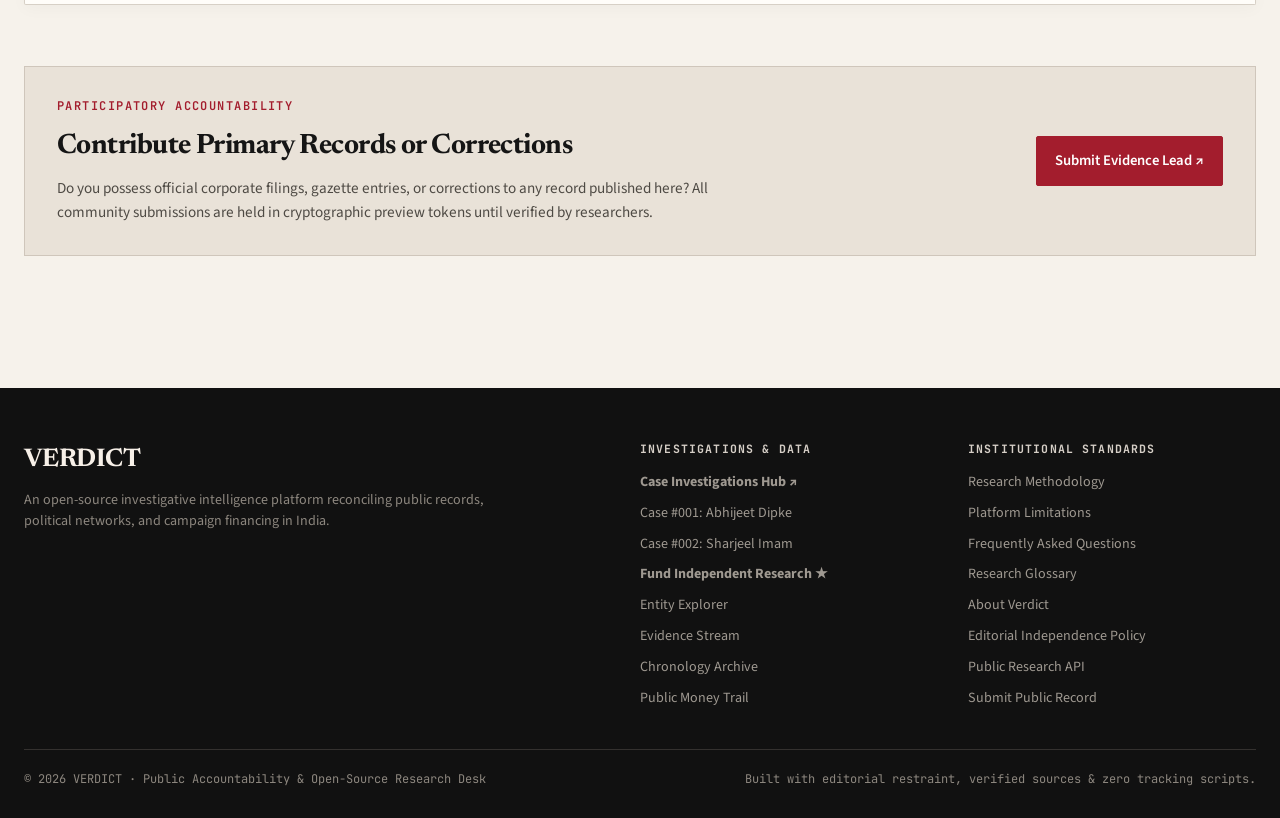
==== commit c6814be8: "feat(ui): update public site with historical X corpus, topic filters, and candidate comparison modal" ====
--- a/index.html
+++ b/index.html
@@ -40,14 +40,20 @@
   <aside class="top-utility" aria-label="Publication status">
     <div class="top-utility-inner">
       <div class="utility-left">
+        <a href="./" class="utility-brand-link" id="utility-brand-home" aria-label="VERDICT Home and Return to Top" title="VERDICT — Click to return to top / main page">
+          <span class="brand-glyph" aria-hidden="true">⚖️</span>
+          <span class="brand-wordmark">VERDICT</span>
+          <span class="brand-top-indicator" aria-hidden="true">TOP ↑</span>
+        </a>
+        <span class="utility-sep utility-brand-sep">|</span>
         <span class="live-pill">
           <span class="live-dot" aria-hidden="true"></span>
           Active Intelligence Archive
         </span>
-        <span class="utility-sep">|</span>
-        <span>INDEX UPDATED: 03 OCT 2026</span>
-        <span class="utility-sep">|</span>
-        <span>PUBLIC RECORDS · INDIA</span>
+        <span class="utility-sep utility-meta-item">|</span>
+        <span class="utility-meta-item">INDEX UPDATED: 03 OCT 2026</span>
+        <span class="utility-sep utility-meta-item">|</span>
+        <span class="utility-meta-item">PUBLIC RECORDS · INDIA</span>
       </div>
       <div class="utility-right">
         <a href="./case.html" style="color: var(--accent); font-weight: 700;">Cases ↗</a>
@@ -697,52 +703,57 @@
       </div>
     </section>
 
-    <!-- FUND AN INVESTIGATION (PAID RESEARCH REQUESTS) -->
+    <!-- SUPPORT INDEPENDENT RESEARCH (DYNAMIC CRYPTO GATEWAY) -->
     <section id="fund-investigation" class="fund-callout-section" data-reveal aria-labelledby="fund-heading">
       <div class="fund-callout-inner">
         <div class="fund-callout-left">
           <span class="kicker" style="color: var(--accent);">INDEPENDENT RESEARCH FUNDING</span>
           <h3 id="fund-heading" style="font-family: var(--font-serif); font-size: 2.2rem; color: var(--ink); margin: 6px 0 12px; letter-spacing: -0.01em;">
-            Fund an Investigation
+            Support Independent Research
           </h3>
           <p style="font-size: 1.05rem; color: var(--ink-secondary); line-height: 1.55; margin-bottom: 16px;">
-            Have a public-interest question worth investigating? Fund independent research into a person, organization, event, claim, company, domain, transaction, or public record.
+            Have a public-interest question worth investigating? Support research into a person, organization, event, claim, company, domain, or public record.
           </p>
           <div style="background: var(--surface); border-left: 3px solid var(--accent); padding: 12px 16px; font-size: 0.86rem; color: var(--ink-secondary); margin-bottom: 20px; line-height: 1.5;">
-            <b>Editorial Independence:</b> Payment funds research activity and statutory lookup costs. It does <u>not</u> guarantee publication, a particular conclusion, or favorable treatment.
+            <b>Editorial Firewall:</b> Payment funds research activity and statutory lookup costs. It does <u>not</u> guarantee publication, a particular conclusion, or favorable treatment.
           </div>
           <div style="display: flex; gap: 12px; flex-wrap: wrap;">
-            <a href="./fund.html" class="btn-primary" style="background: var(--accent); border-color: var(--accent);">
-              Fund a Research Request ↗
+            <a href="./fund.html" class="btn-primary" style="background: var(--accent); border-color: var(--accent); font-weight: 700;">
+              FUND RESEARCH →
             </a>
-            <a href="./fund.html" style="display: inline-flex; align-items: center; padding: 12px 16px; font-family: var(--font-mono); font-size: 0.85rem; color: var(--ink); border: 1px solid var(--border); border-radius: var(--radius-sm); text-decoration: none;">
-              Review Independence Standard ↗
+            <a href="./fund.html#editorial-policy" style="display: inline-flex; align-items: center; padding: 12px 16px; font-family: var(--font-mono); font-size: 0.85rem; color: var(--ink); border: 1px solid var(--border); border-radius: var(--radius-sm); text-decoration: none;">
+              Review Independence &amp; Refund Terms ↗
             </a>
           </div>
         </div>
 
         <div class="fund-callout-right">
           <div class="fund-mini-card">
-            <div style="display: flex; justify-content: space-between; align-items: center; margin-bottom: 10px;">
-              <span style="font-family: var(--font-mono); font-size: 0.72rem; text-transform: uppercase; font-weight: 700; color: var(--ink-muted);">PUBLIC METAMASK WALLET</span>
-              <span class="identity-badge confirmed" style="font-size: 0.68rem;">EVM MULTI-CHAIN</span>
-            </div>
-            <code id="home-wallet-addr" style="display: block; font-family: var(--font-mono); font-size: 0.84rem; background: var(--bg); border: 1px solid var(--border); padding: 10px; border-radius: var(--radius-xs); word-break: break-all; margin-bottom: 12px; color: var(--ink);">
-              0x742d35Cc6634C0532925a3b844Bc454e4438f44e
-            </code>
-            <div style="font-size: 0.78rem; color: var(--ink-secondary); margin-bottom: 14px; line-height: 1.45;">
-              <b>Networks:</b> Base (Low Gas) · Ethereum · Polygon · Arbitrum · BNB<br>
-              <b>Accepted Assets:</b> USDC · USDT · ETH
-            </div>
-            <div style="display: flex; gap: 8px;">
-              <button type="button" id="home-copy-wallet-btn" class="btn-primary" style="flex: 1; justify-content: center; padding: 10px; font-size: 0.82rem; font-family: var(--font-mono);">
-                📋 Copy Wallet Address
-              </button>
-              <a href="./fund.html" class="btn-primary" style="padding: 10px 14px; font-size: 0.82rem; background: var(--bg); color: var(--ink); border-color: var(--border);">
-                Submit Request ↗
-              </a>
-            </div>
-            <div id="home-copy-status" style="font-family: var(--font-mono); font-size: 0.72rem; color: var(--state-ver-text); text-align: center; min-height: 16px; margin-top: 6px;"></div>
+            <div style="display: flex; justify-content: space-between; align-items: center; margin-bottom: 12px;">
+              <span style="font-family: var(--font-mono); font-size: 0.72rem; text-transform: uppercase; font-weight: 700; color: var(--ink-muted);">MULTI-CRYPTO CHECKOUT</span>
+              <span class="identity-badge confirmed" style="font-size: 0.68rem;">DYNAMIC GATEWAY</span>
+            </div>
+            
+            <div style="font-size: 0.76rem; font-family: var(--font-mono); font-weight: 700; color: var(--ink); margin-bottom: 6px;">SELECT AMOUNT:</div>
+            <div style="display: grid; grid-template-columns: repeat(4, 1fr); gap: 6px; margin-bottom: 12px;">
+              <a href="./fund.html?amount=25" class="net-pill-btn active" style="text-align: center; text-decoration: none;">$25</a>
+              <a href="./fund.html?amount=50" class="net-pill-btn" style="text-align: center; text-decoration: none;">$50</a>
+              <a href="./fund.html?amount=100" class="net-pill-btn" style="text-align: center; text-decoration: none;">$100</a>
+              <a href="./fund.html?amount=250" class="net-pill-btn" style="text-align: center; text-decoration: none;">$250</a>
+            </div>
+
+            <div style="font-size: 0.76rem; font-family: var(--font-mono); font-weight: 700; color: var(--ink); margin-bottom: 6px;">SUPPORTED ASSETS:</div>
+            <div style="font-family: var(--font-mono); font-size: 0.8rem; color: var(--ink); margin-bottom: 16px; background: var(--bg); padding: 8px 10px; border-radius: var(--radius-xs); border: 1px solid var(--border); display: flex; justify-content: space-between;">
+              <span>USDC</span><span>USDT</span><span>BTC</span><span>ETH</span><span>SOL</span>
+            </div>
+
+            <a href="./fund.html" class="btn-primary" style="width: 100%; justify-content: center; padding: 12px; font-size: 0.92rem; text-decoration: none;">
+              Pay Securely →
+            </a>
+            
+            <div style="font-family: var(--font-mono); font-size: 0.72rem; color: var(--ink-muted); text-align: center; margin-top: 10px; line-height: 1.4;">
+              Generates dynamic QR · Issues internal Request ID · No personal wallet published
+            </div>
           </div>
         </div>
       </div>
--- a/css/style.css
+++ b/css/style.css
@@ -112,6 +112,15 @@
   position: sticky;
   top: 0;
   z-index: 50;
+  transition: all 0.25s cubic-bezier(0.16, 1, 0.3, 1);
+}
+
+.top-utility.is-scrolled {
+  background: rgba(255, 255, 255, 0.98);
+  backdrop-filter: blur(12px);
+  -webkit-backdrop-filter: blur(12px);
+  border-bottom: 1px solid var(--border-strong);
+  box-shadow: 0 4px 20px rgba(0, 0, 0, 0.08);
 }
 
 .top-utility-inner {
@@ -122,12 +131,115 @@
   justify-content: space-between;
   align-items: center;
   gap: 16px;
+  transition: padding 0.2s ease;
+}
+
+.top-utility.is-scrolled .top-utility-inner {
+  padding: 6px 24px;
 }
 
 .utility-left {
   display: flex;
   align-items: center;
-  gap: 16px;
+  gap: 12px;
+}
+
+/* Brand Link in Top Utility Bar */
+.utility-brand-link {
+  display: inline-flex;
+  align-items: center;
+  gap: 6px;
+  font-family: var(--font-display, 'Cinzel', serif);
+  font-size: 1.02rem;
+  font-weight: 900;
+  letter-spacing: 0.08em;
+  color: var(--ink);
+  text-decoration: none;
+  padding: 2px 8px 2px 4px;
+  border-radius: var(--radius-xs);
+  border: 1px solid transparent;
+  transition: all 0.2s cubic-bezier(0.16, 1, 0.3, 1);
+  cursor: pointer;
+  user-select: none;
+  line-height: 1;
+}
+
+.utility-brand-link:hover {
+  color: var(--accent);
+  background: var(--bg-subtle);
+  border-color: var(--border);
+}
+
+.utility-brand-link .brand-glyph {
+  font-size: 0.95rem;
+  line-height: 1;
+  display: inline-block;
+  transition: transform 0.25s cubic-bezier(0.16, 1, 0.3, 1);
+}
+
+.utility-brand-link:hover .brand-glyph {
+  transform: scale(1.15) rotate(-6deg);
+}
+
+.utility-brand-link .brand-wordmark {
+  font-family: var(--font-display, 'Cinzel', serif);
+  font-weight: 900;
+  letter-spacing: 0.1em;
+  line-height: 1;
+}
+
+.brand-top-indicator {
+  display: inline-flex;
+  align-items: center;
+  font-family: var(--font-mono);
+  font-size: 0.62rem;
+  font-weight: 700;
+  letter-spacing: 0.04em;
+  color: #fff;
+  background: var(--ink);
+  border-radius: 2px;
+  padding: 1px 4px;
+  line-height: 1.2;
+  opacity: 0;
+  transform: translateX(-4px);
+  transition: all 0.2s ease;
+  pointer-events: none;
+}
+
+/* When Scrolled Down: Emphasize Brand as Return to Top / Main Page Anchor */
+.top-utility.is-scrolled .utility-brand-link {
+  color: var(--ink);
+  background: var(--bg);
+  border-color: var(--border-strong);
+  box-shadow: 0 1px 3px rgba(0, 0, 0, 0.06);
+}
+
+.top-utility.is-scrolled .utility-brand-link:hover {
+  color: #fff;
+  background: var(--accent);
+  border-color: var(--accent);
+}
+
+.top-utility.is-scrolled .utility-brand-link:hover .brand-top-indicator {
+  opacity: 1;
+  transform: translateX(0);
+  background: rgba(255, 255, 255, 0.25);
+  color: #fff;
+}
+
+@media (max-width: 900px) {
+  .utility-meta-item, .utility-meta-item + .utility-sep {
+    display: none;
+  }
+}
+
+@media (max-width: 640px) {
+  .top-utility-inner {
+    padding: 6px 12px;
+  }
+  .utility-brand-link .brand-wordmark {
+    font-size: 0.88rem;
+  }
 }
 
 .live-pill {
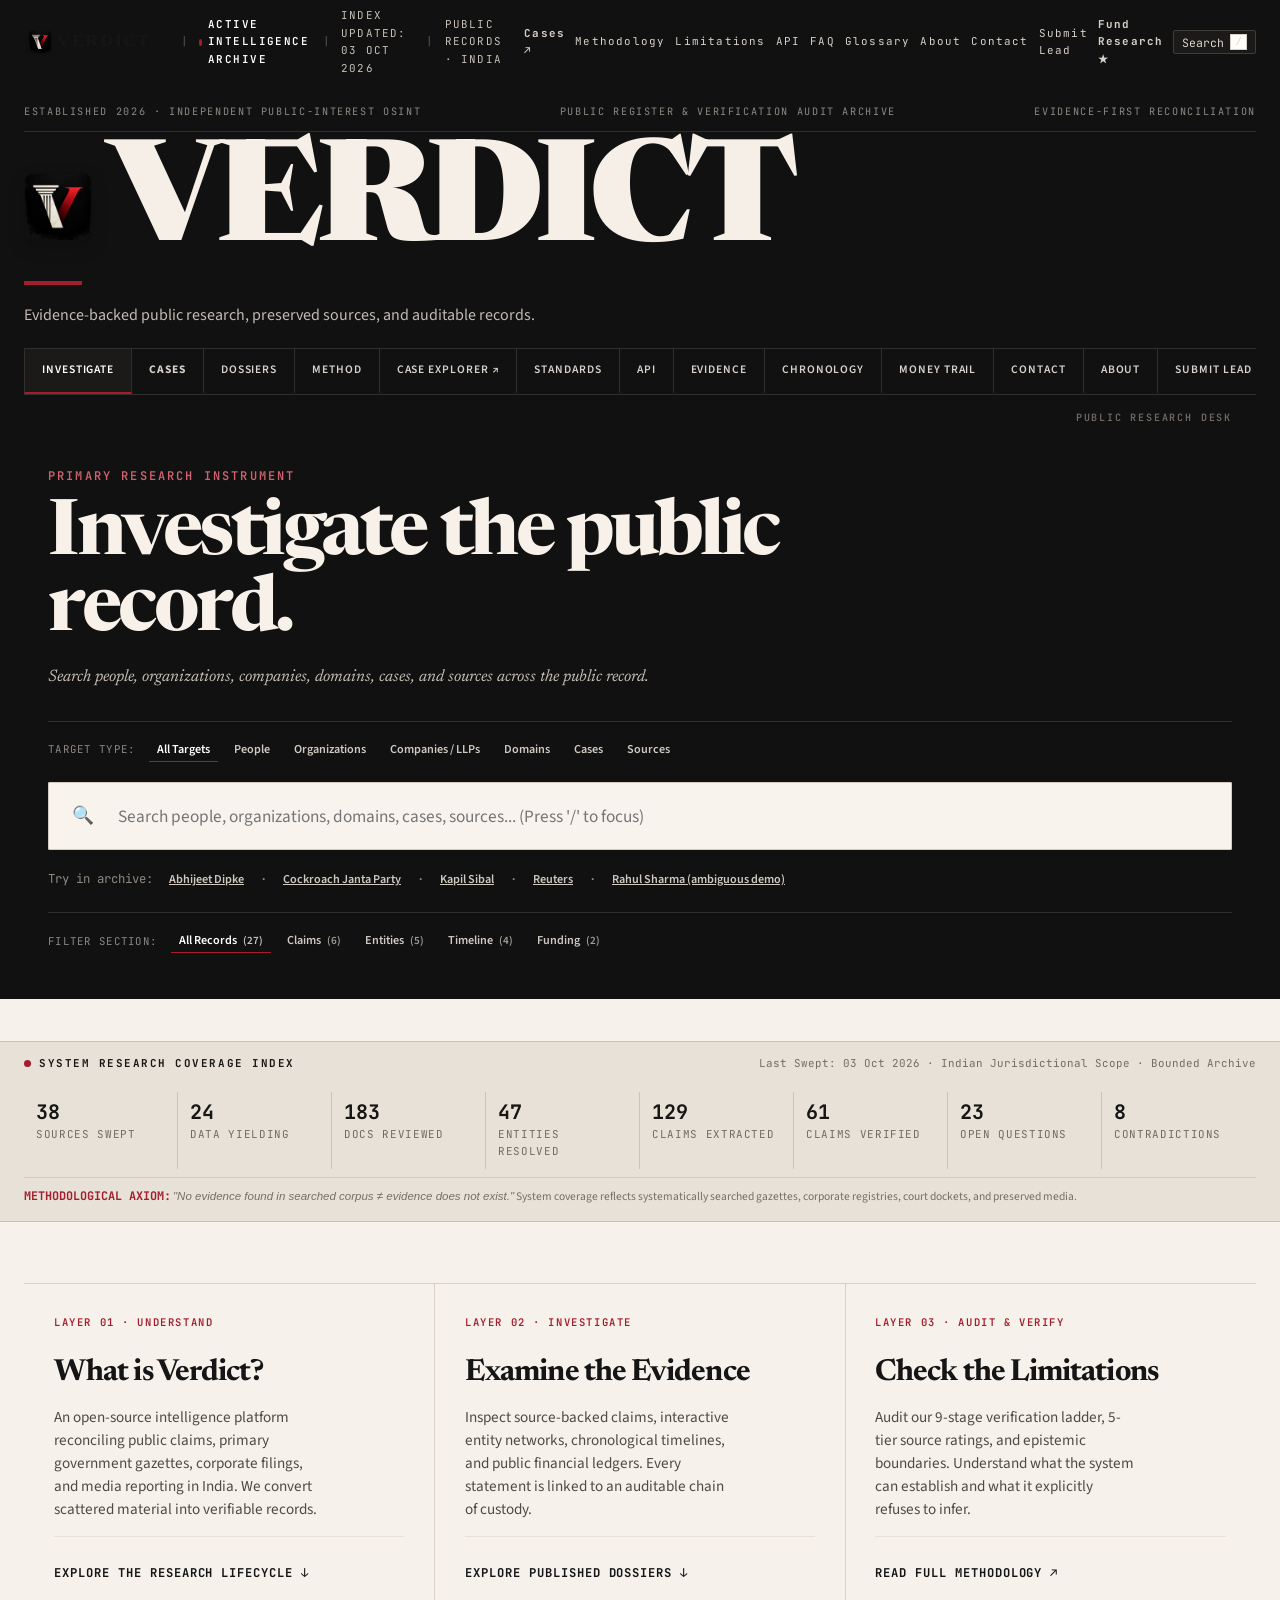
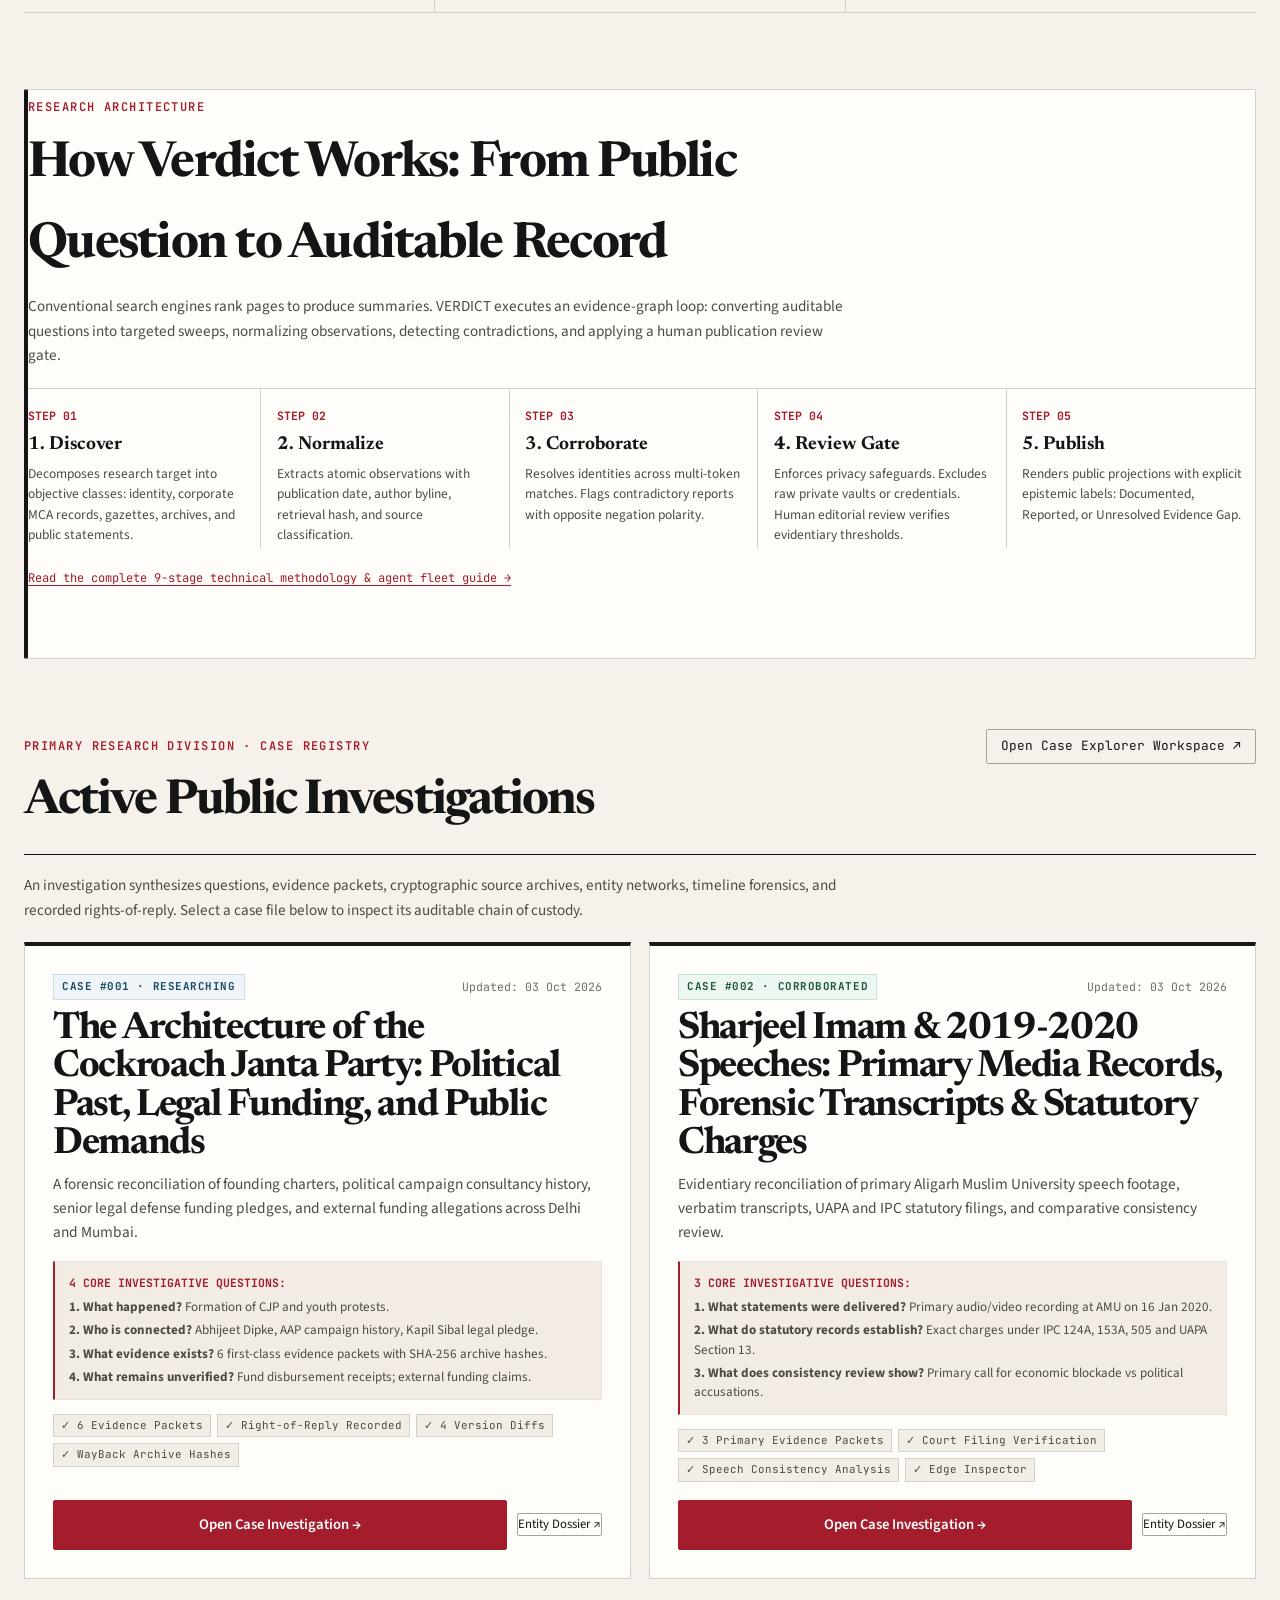
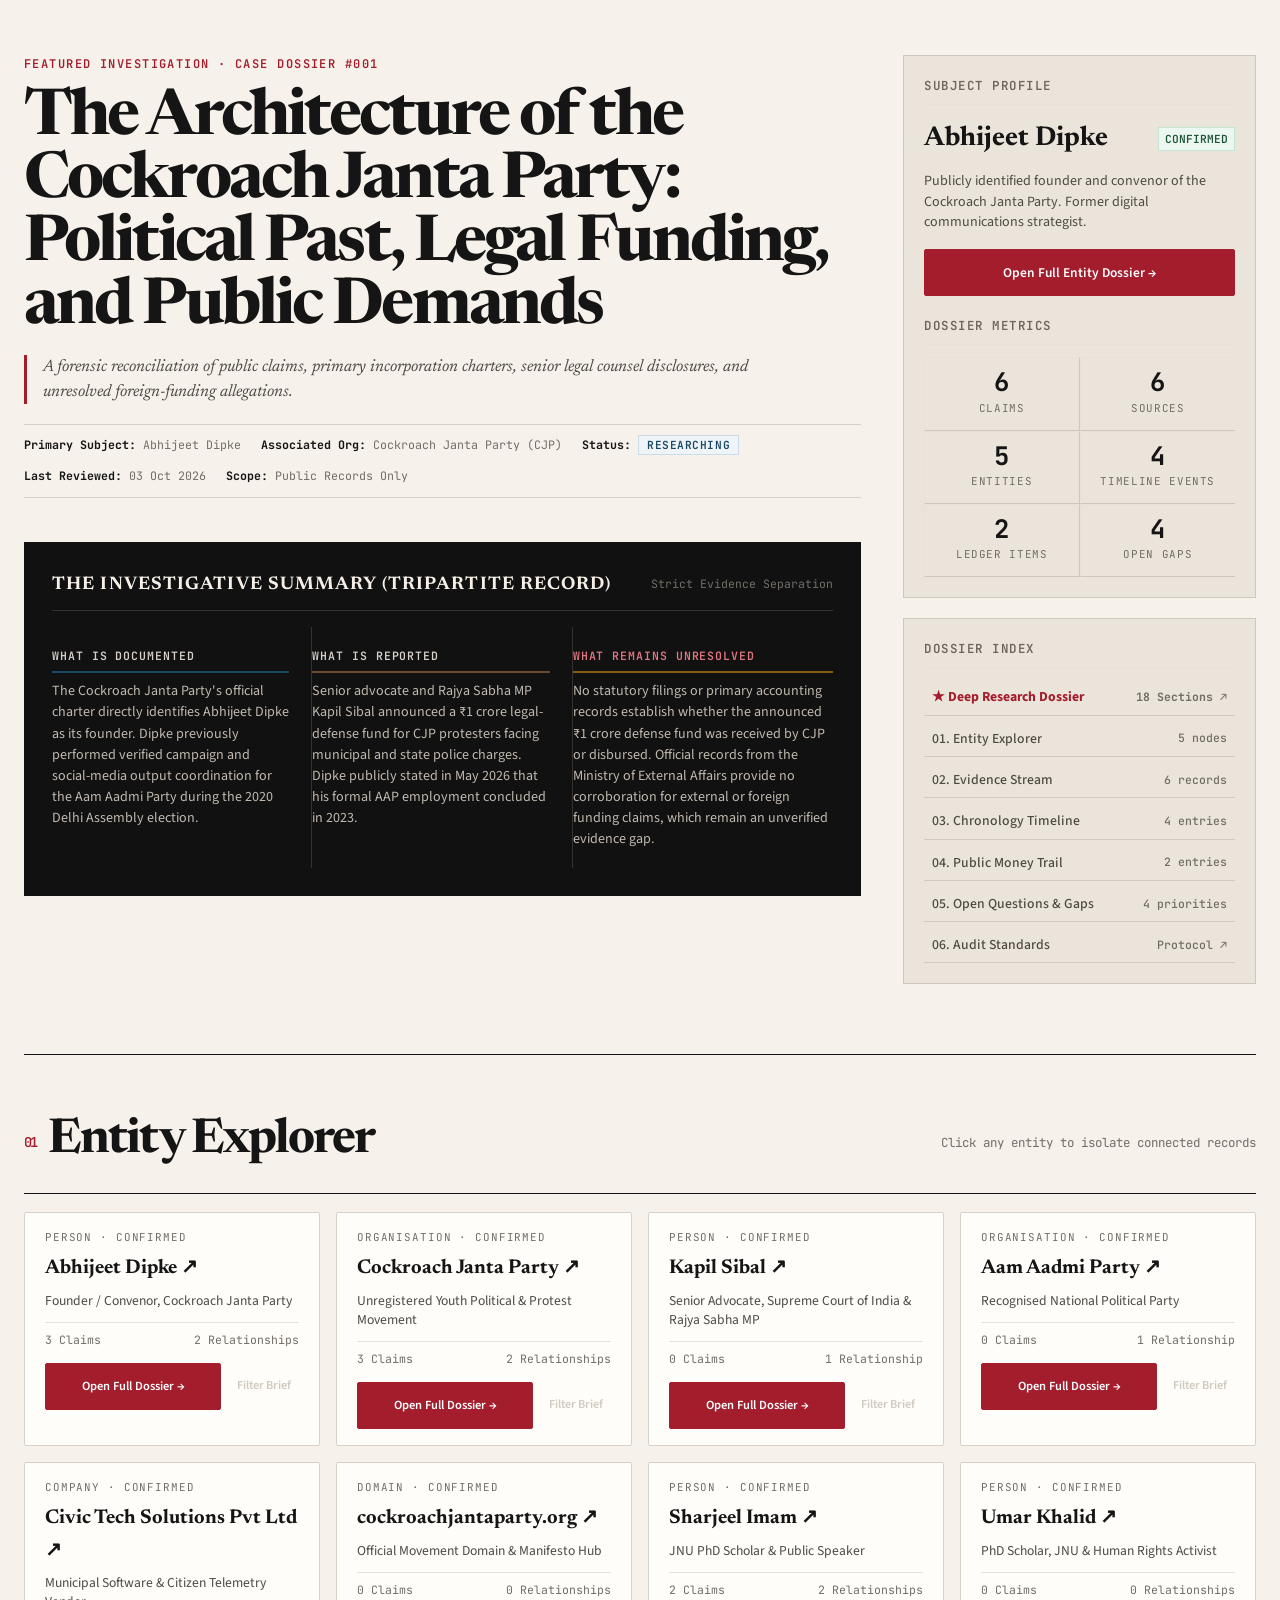
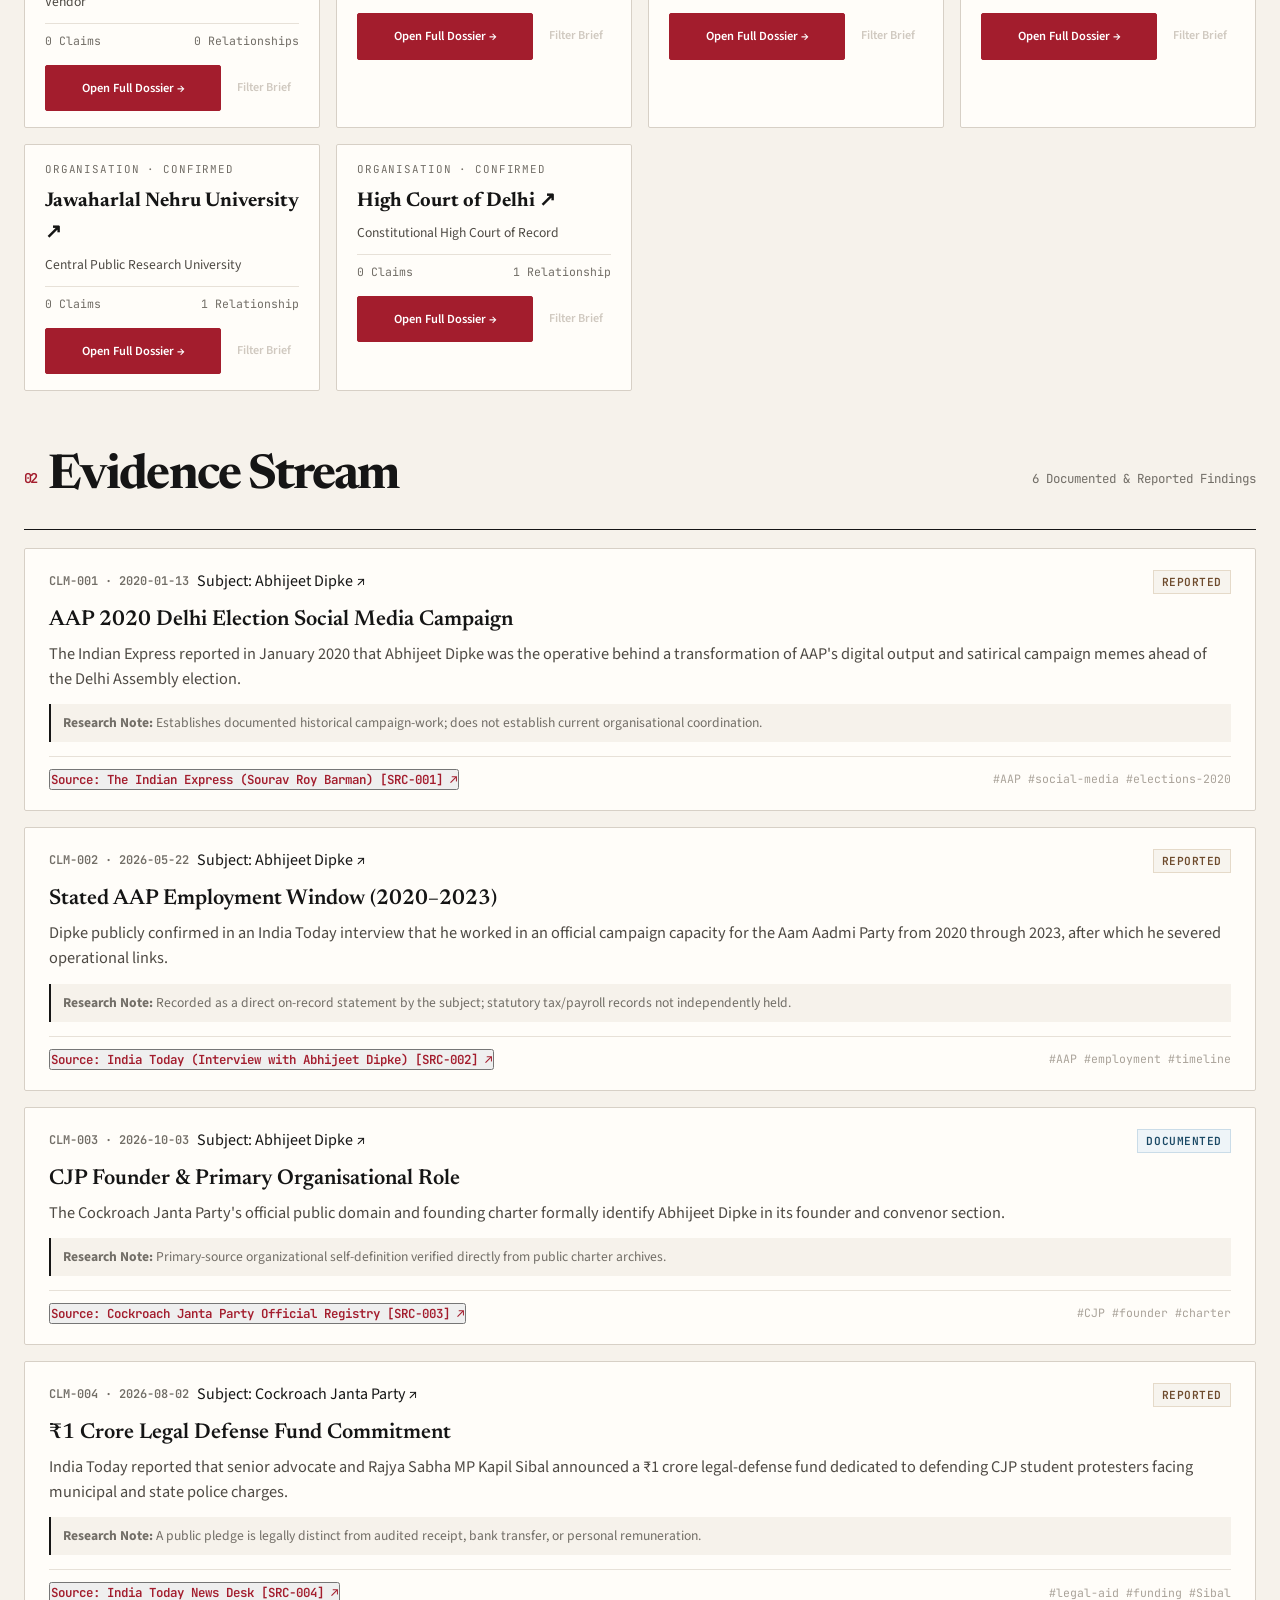
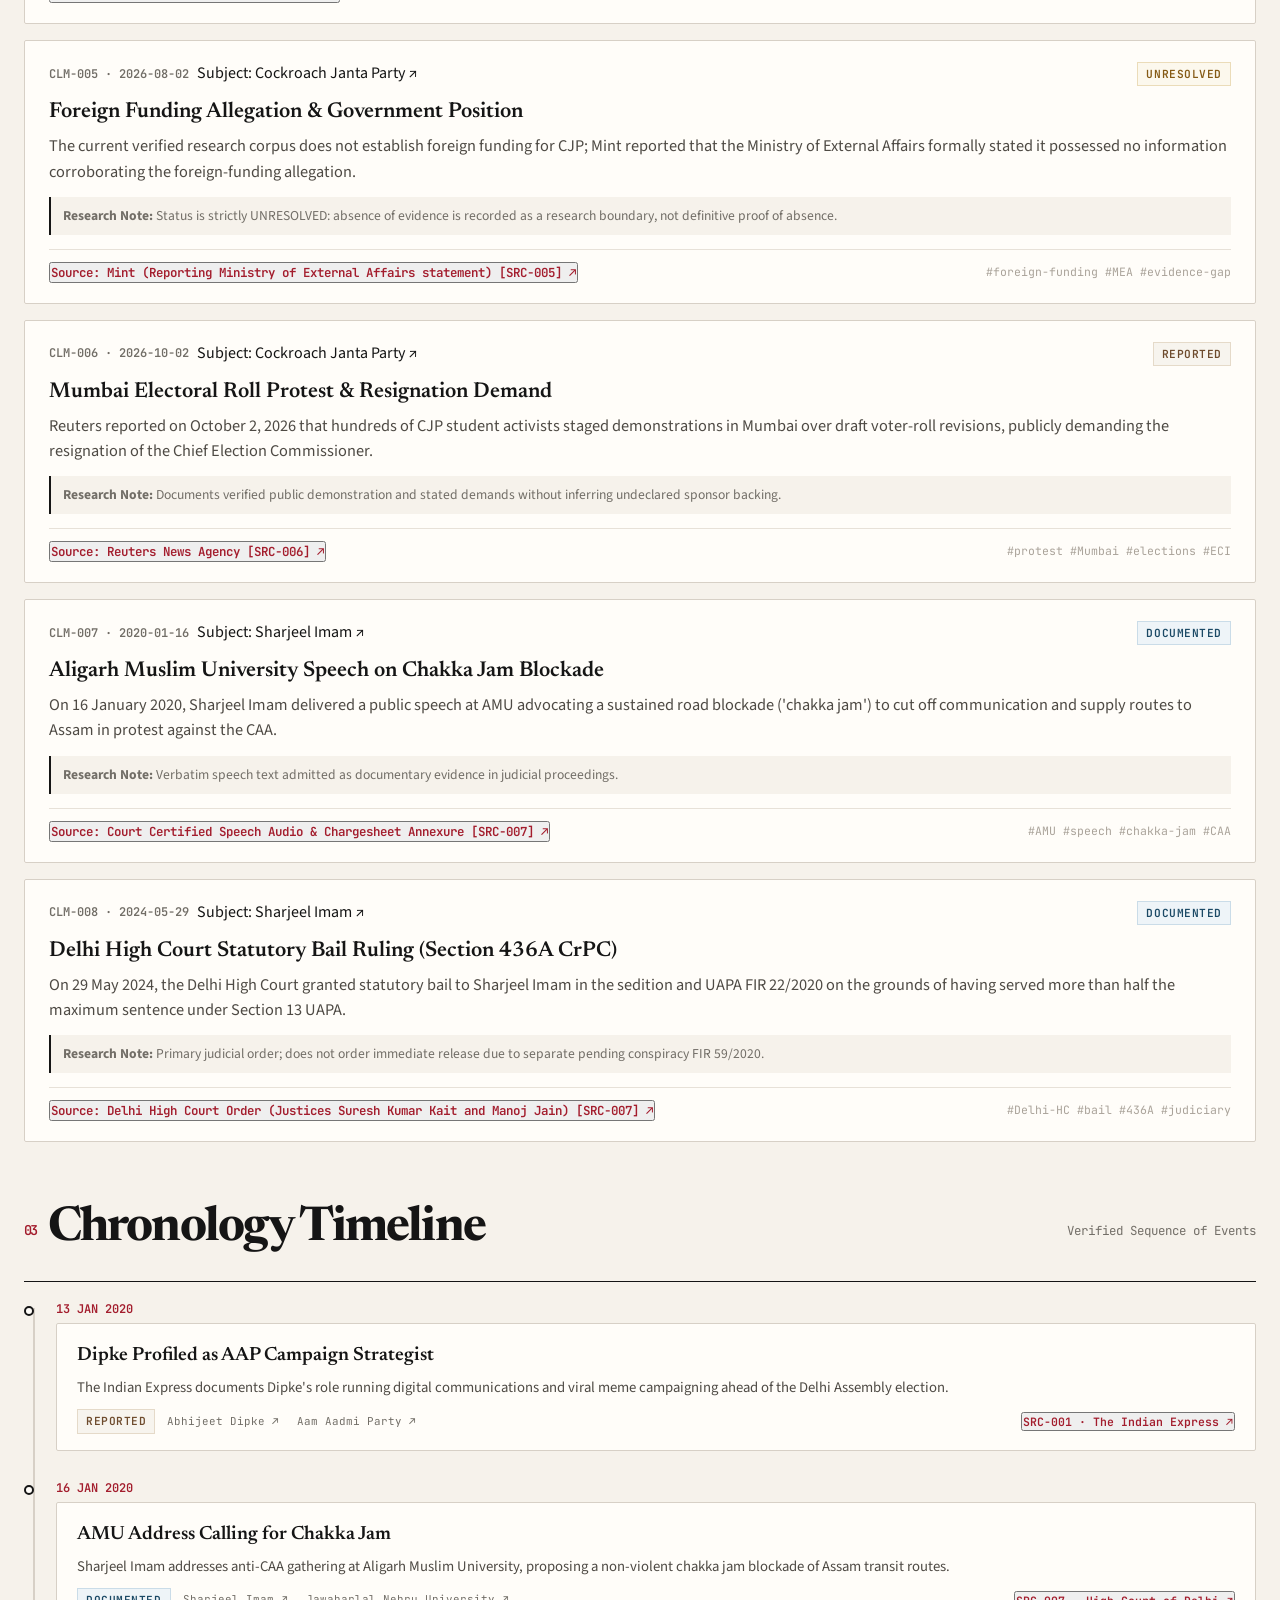
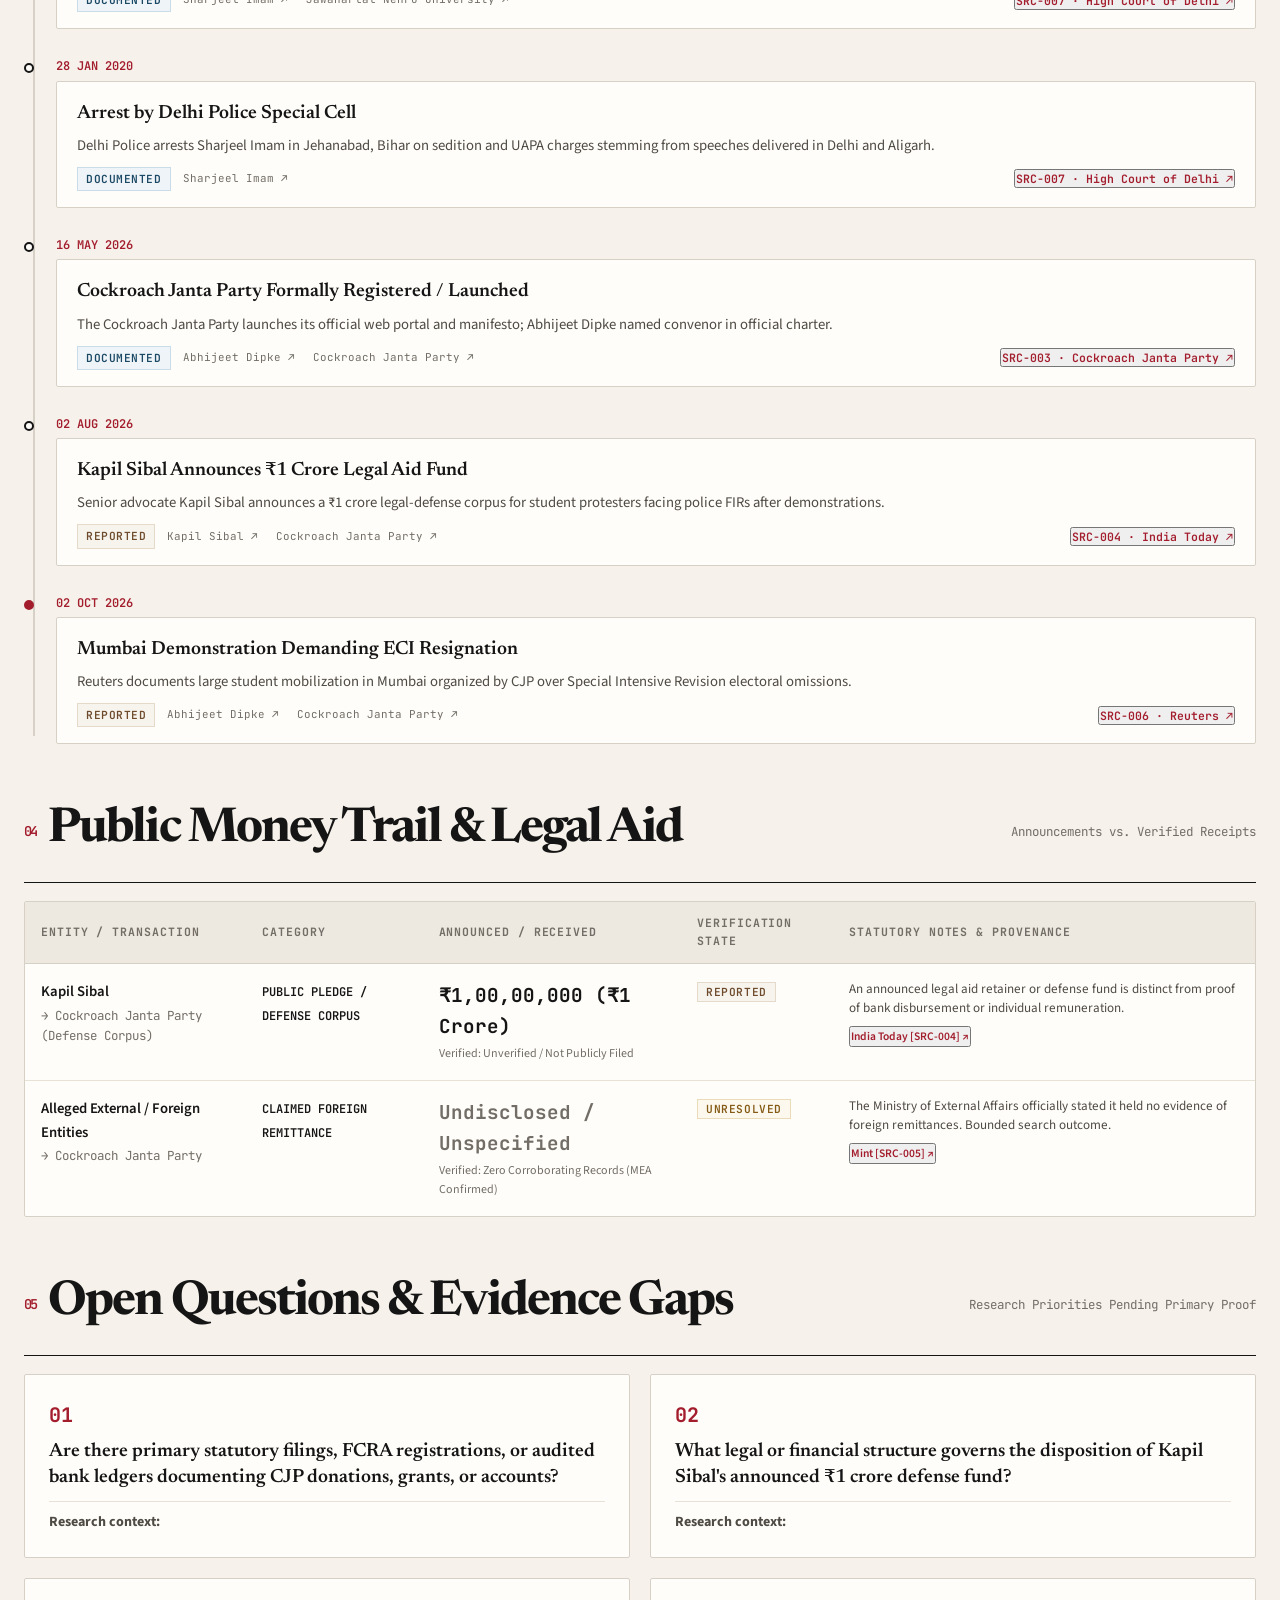
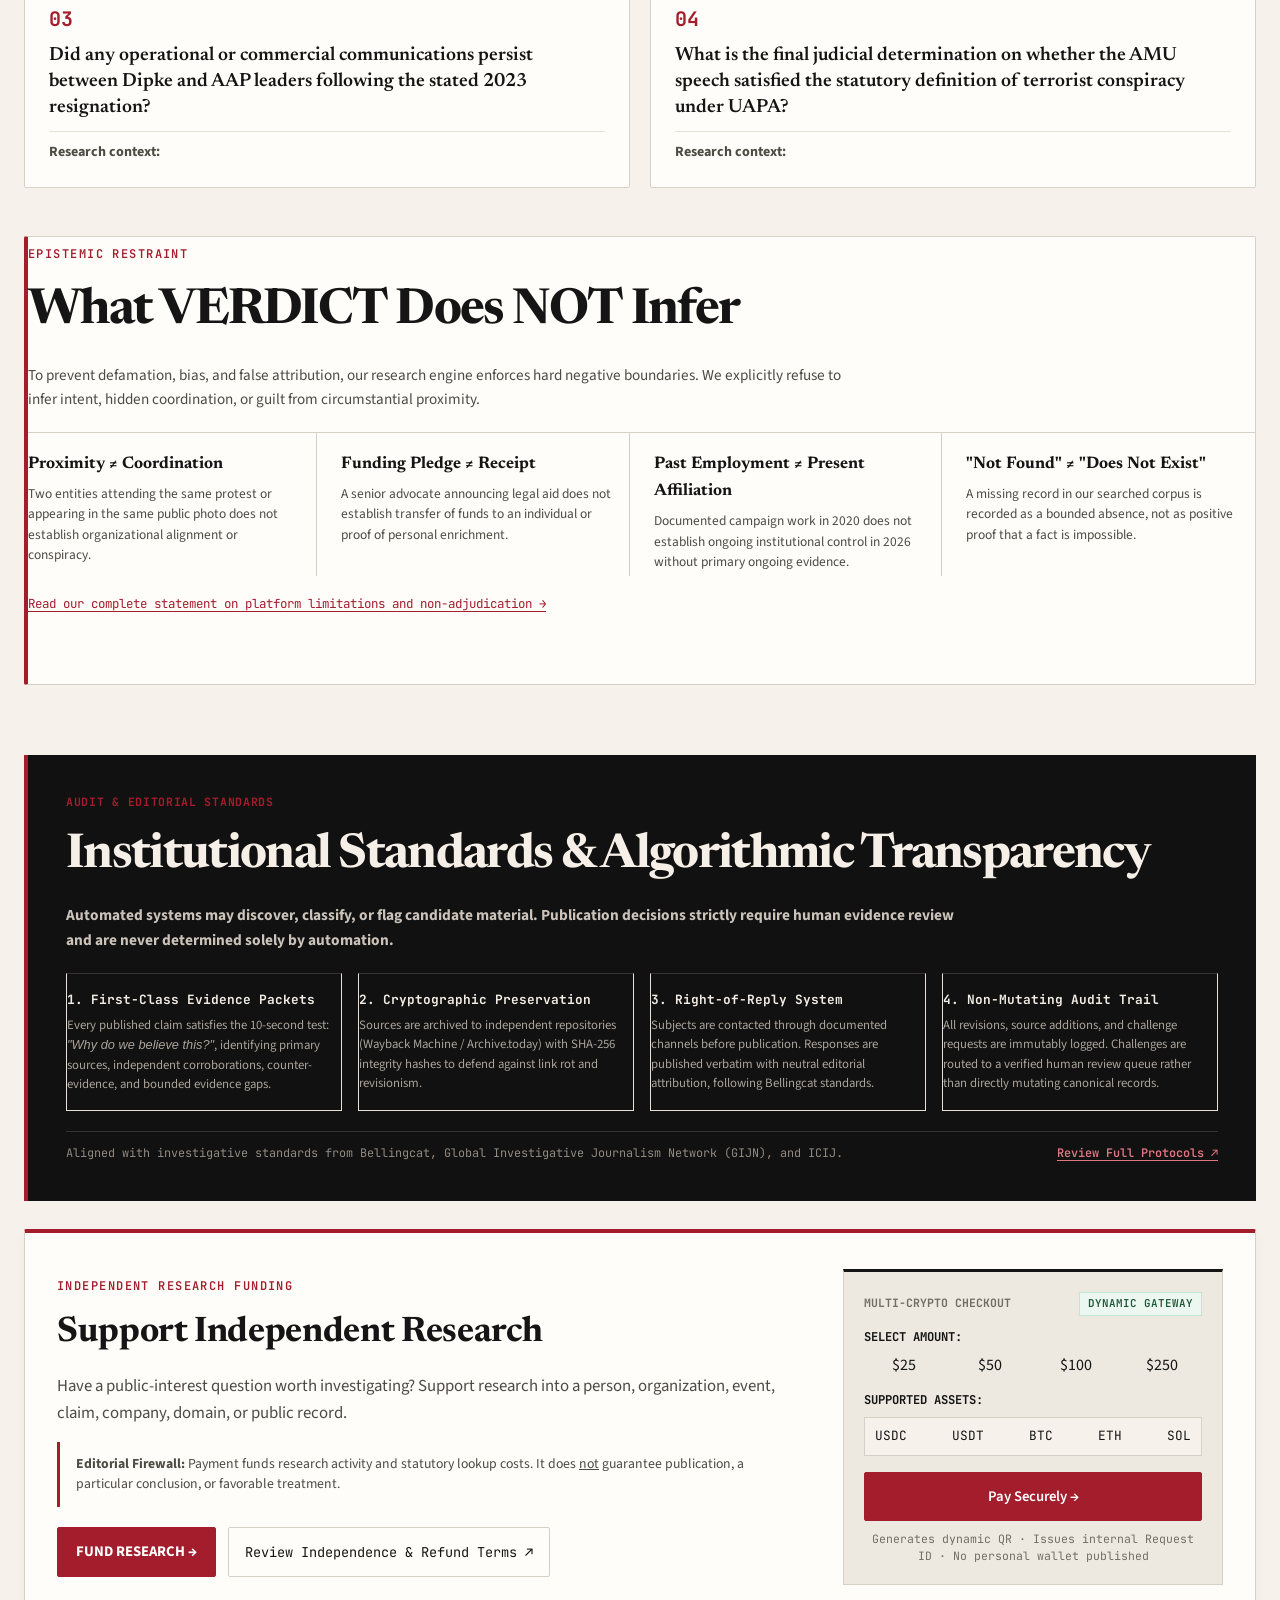
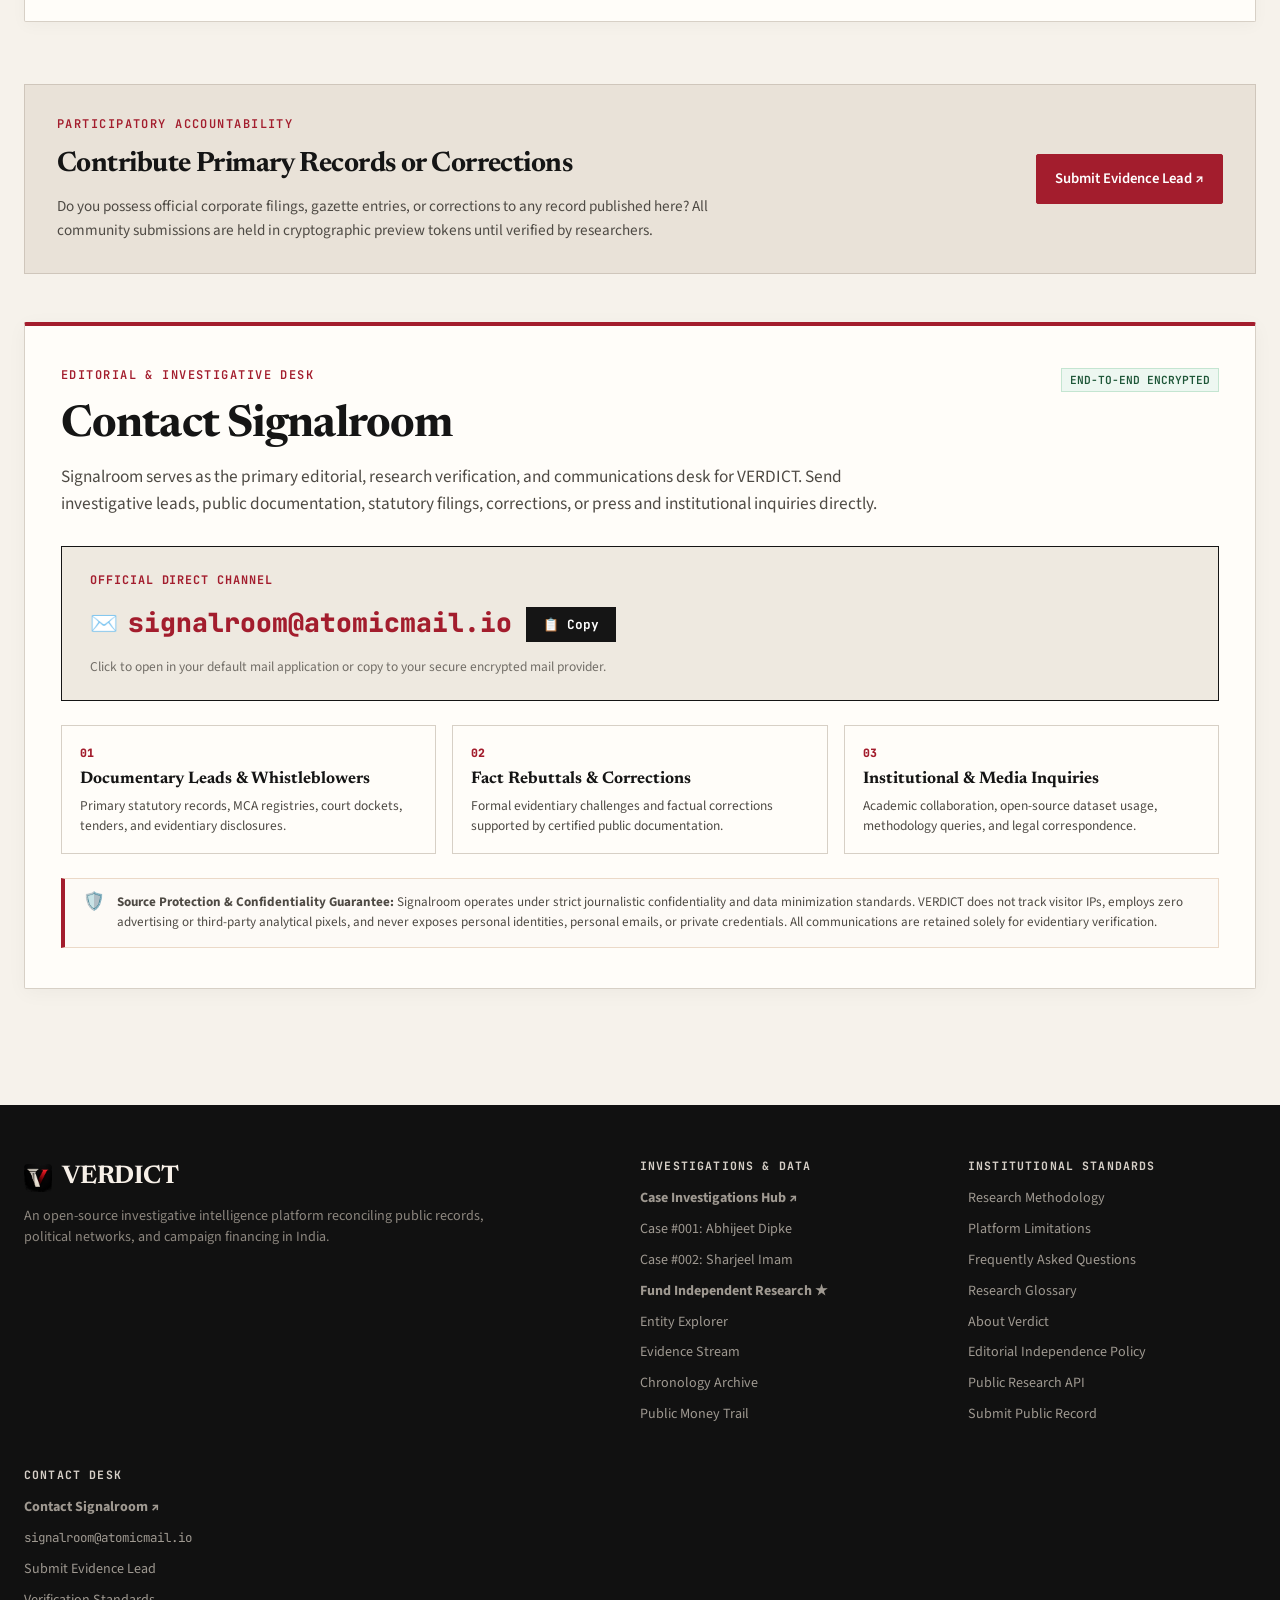
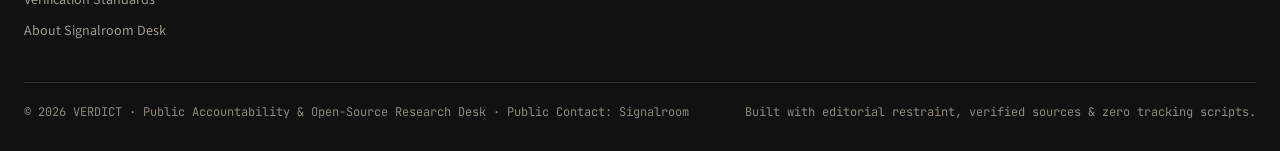
==== commit 5011915a: "feat(branding): deploy Signalroom desk, logo emblem, and favicon to production" ====
--- a/index.html
+++ b/index.html
@@ -32,7 +32,8 @@
   <title>VERDICT · Public Accountability &amp; Open-Source Research</title>
 
   <link rel="stylesheet" href="./css/style.css">
-  <link rel="icon" href="data:image/svg+xml,<svg xmlns=%22http://www.w3.org/2000/svg%22 viewBox=%220 0 100 100%22><text y=%22.9em%22 font-size=%2290%22>⚖️</text></svg>">
+  <link rel="icon" type="image/png" href="./assets/favicon.png">
+  <link rel="apple-touch-icon" href="./assets/favicon.png">
 </head>
 <body>
 
@@ -41,7 +42,7 @@
     <div class="top-utility-inner">
       <div class="utility-left">
         <a href="./" class="utility-brand-link" id="utility-brand-home" aria-label="VERDICT Home and Return to Top" title="VERDICT — Click to return to top / main page">
-          <span class="brand-glyph" aria-hidden="true">⚖️</span>
+          <img src="./assets/verdict-logo.png" alt="" class="brand-logo-img" aria-hidden="true">
           <span class="brand-wordmark">VERDICT</span>
           <span class="brand-top-indicator" aria-hidden="true">TOP ↑</span>
         </a>
@@ -63,6 +64,7 @@
         <a href="./faq.html">FAQ</a>
         <a href="./glossary.html">Glossary</a>
         <a href="./about.html">About</a>
+        <a href="#contact">Contact</a>
         <a href="./contribute.html">Submit Lead</a>
         <a href="./fund.html" style="color: var(--accent); font-weight: 700;">Fund Research ★</a>
         <button type="button" class="search-shortcut-btn" onclick="document.getElementById('search-input').focus()" title="Press / to search">
@@ -82,7 +84,9 @@
         <span>EVIDENCE-FIRST RECONCILIATION</span>
       </div>
       <h1 class="masthead-brand">
-        <a href="./">VERDICT</a>
+        <a href="./">
+          <img src="./assets/verdict-logo.png" alt="VERDICT emblem" class="masthead-emblem">VERDICT
+        </a>
       </h1>
       <p class="masthead-descriptor">
         Evidence-backed public research, preserved sources, and auditable records.
@@ -98,6 +102,7 @@
         <a href="#evidence">Evidence</a>
         <a href="#timeline">Chronology</a>
         <a href="#money">Money Trail</a>
+        <a href="#contact">Contact</a>
         <a href="./about.html">About</a>
         <a href="./contribute.html">Submit Lead</a>
         <a href="./fund.html" style="color: var(--accent); font-weight: 700;">Fund Research ★</a>
@@ -775,6 +780,80 @@
       </div>
     </section>
 
+    <!-- Dedicated Contact Section: Signalroom -->
+    <section id="contact" class="contact-section" data-reveal aria-labelledby="contact-heading">
+      <div class="contact-card">
+        <div class="contact-header">
+          <div class="contact-kicker-row">
+            <span class="kicker" style="color: var(--accent);">EDITORIAL &amp; INVESTIGATIVE DESK</span>
+            <span class="identity-badge confirmed" style="font-size: 0.7rem;">END-TO-END ENCRYPTED</span>
+          </div>
+          <h2 id="contact-heading" class="contact-title">Contact Signalroom</h2>
+          <p class="contact-dek">
+            Signalroom serves as the primary editorial, research verification, and communications desk for VERDICT. 
+            Send investigative leads, public documentation, statutory filings, corrections, or press and institutional inquiries directly.
+          </p>
+        </div>
+
+        <div class="contact-body-grid">
+          <!-- Primary Channel Box -->
+          <div class="contact-channel-box">
+            <div class="channel-label">OFFICIAL DIRECT CHANNEL</div>
+            <div class="channel-email-wrap">
+              <a href="mailto:signalroom@atomicmail.io" class="channel-email-link" title="Send email to Signalroom">
+                <span class="email-icon">✉️</span>
+                <span class="email-address">signalroom@atomicmail.io</span>
+              </a>
+              <button type="button" id="copy-contact-email-btn" class="copy-email-btn" onclick="navigator.clipboard.writeText('signalroom@atomicmail.io'); this.textContent='✓ Copied'; setTimeout(() => this.textContent='📋 Copy', 2500);" title="Copy email address to clipboard">
+                📋 Copy
+              </button>
+            </div>
+            <p class="channel-hint">
+              Click to open in your default mail application or copy to your secure encrypted mail provider.
+            </p>
+          </div>
+
+          <!-- Desk Protocols & Scope Grid -->
+          <div class="contact-protocols-grid">
+            <div class="protocol-card">
+              <div class="protocol-num">01</div>
+              <div class="protocol-title">Documentary Leads &amp; Whistleblowers</div>
+              <p class="protocol-text">
+                Primary statutory records, MCA registries, court dockets, tenders, and evidentiary disclosures.
+              </p>
+            </div>
+
+            <div class="protocol-card">
+              <div class="protocol-num">02</div>
+              <div class="protocol-title">Fact Rebuttals &amp; Corrections</div>
+              <p class="protocol-text">
+                Formal evidentiary challenges and factual corrections supported by certified public documentation.
+              </p>
+            </div>
+
+            <div class="protocol-card">
+              <div class="protocol-num">03</div>
+              <div class="protocol-title">Institutional &amp; Media Inquiries</div>
+              <p class="protocol-text">
+                Academic collaboration, open-source dataset usage, methodology queries, and legal correspondence.
+              </p>
+            </div>
+          </div>
+        </div>
+
+        <!-- Privacy & Source Protection Commitment -->
+        <div class="contact-footer-notice">
+          <div class="notice-icon">🛡️</div>
+          <div class="notice-text">
+            <strong>Source Protection &amp; Confidentiality Guarantee:</strong>
+            Signalroom operates under strict journalistic confidentiality and data minimization standards. 
+            VERDICT does not track visitor IPs, employs zero advertising or third-party analytical pixels, and never exposes personal identities, personal emails, or private credentials. 
+            All communications are retained solely for evidentiary verification.
+          </div>
+        </div>
+      </div>
+    </section>
+
   </main>
 
   <!-- Publication Footer -->
@@ -782,7 +861,10 @@
     <div class="footer-inner">
       <div class="footer-top">
         <div class="footer-brand">
-          <h4>VERDICT</h4>
+          <div style="display: flex; align-items: center; gap: 10px; margin-bottom: 8px;">
+            <img src="./assets/verdict-logo.png" alt="" style="width: 28px; height: 28px; border-radius: 4px; object-fit: cover;">
+            <h4 style="margin: 0;">VERDICT</h4>
+          </div>
           <p>
             An open-source investigative intelligence platform reconciling public records, political networks, and campaign financing in India.
           </p>
@@ -815,10 +897,21 @@
             <li><a href="./contribute.html">Submit Public Record</a></li>
           </ul>
         </div>
+
+        <div class="footer-col">
+          <h5>Contact Desk</h5>
+          <ul>
+            <li><a href="#contact" style="color: var(--accent); font-weight: 700;">Contact Signalroom ↗</a></li>
+            <li><a href="mailto:signalroom@atomicmail.io" style="font-family: var(--font-mono); font-size: 0.78rem; word-break: break-all;">signalroom@atomicmail.io</a></li>
+            <li><a href="./contribute.html">Submit Evidence Lead</a></li>
+            <li><a href="./methodology.html#verification">Verification Standards</a></li>
+            <li><a href="./about.html">About Signalroom Desk</a></li>
+          </ul>
+        </div>
       </div>
 
       <div class="footer-bottom">
-        <span>&copy; 2026 VERDICT · Public Accountability &amp; Open-Source Research Desk</span>
+        <span>&copy; 2026 VERDICT · Public Accountability &amp; Open-Source Research Desk · Public Contact: Signalroom</span>
         <span>Built with editorial restraint, verified sources &amp; zero tracking scripts.</span>
       </div>
     </div>
--- a/css/style.css
+++ b/css/style.css
@@ -2864,7 +2864,233 @@
   .contribute-banner { padding: 24px; }
 }
 
+/* ==========================================================================
+   VERDICT Logo & Brand Emblem
+   ========================================================================== */
+.brand-logo-img {
+  width: 22px;
+  height: 22px;
+  object-fit: cover;
+  border-radius: 4px;
+  vertical-align: middle;
+  display: inline-block;
+  box-shadow: 0 1px 3px rgba(0, 0, 0, 0.2);
+  transition: transform 0.2s ease;
+}
+
+.utility-brand-link:hover .brand-logo-img {
+  transform: scale(1.08);
+}
+
+.masthead-emblem {
+  width: clamp(46px, 5.5vw, 68px);
+  height: clamp(46px, 5.5vw, 68px);
+  object-fit: cover;
+  border-radius: 8px;
+  vertical-align: middle;
+  display: inline-block;
+  margin-right: clamp(8px, 1.5vw, 16px);
+  box-shadow: 0 6px 18px rgba(0, 0, 0, 0.16);
+  border: 1px solid rgba(0, 0, 0, 0.15);
+  margin-bottom: 6px;
+}
+
+/* ==========================================================================
+   Dedicated Contact Section: Signalroom
+   ========================================================================== */
+.contact-section {
+  margin: 48px 0 32px;
+}
+
+.contact-card {
+  background: var(--surface);
+  border: 1px solid var(--border);
+  border-top: 4px solid var(--accent);
+  border-radius: var(--radius-sm);
+  padding: 40px 36px;
+  box-shadow: 0 4px 20px rgba(0, 0, 0, 0.04);
+}
+
+.contact-kicker-row {
+  display: flex;
+  justify-content: space-between;
+  align-items: center;
+  flex-wrap: wrap;
+  gap: 10px;
+  margin-bottom: 8px;
+}
+
+.contact-title {
+  font-family: var(--font-serif);
+  font-size: clamp(2rem, 4vw, 2.75rem);
+  font-weight: 700;
+  color: var(--ink);
+  letter-spacing: -0.02em;
+  margin: 0 0 12px;
+  line-height: 1.15;
+}
+
+.contact-dek {
+  font-size: 1.08rem;
+  color: var(--ink-secondary);
+  line-height: 1.55;
+  max-width: 820px;
+  margin: 0 0 28px;
+}
+
+.contact-body-grid {
+  display: grid;
+  grid-template-columns: 1fr;
+  gap: 24px;
+  margin-bottom: 24px;
+}
+
+.contact-channel-box {
+  background: var(--bg-subtle);
+  border: 1px solid var(--border-strong);
+  border-radius: var(--radius-xs);
+  padding: 24px 28px;
+}
+
+.channel-label {
+  font-family: var(--font-mono);
+  font-size: 0.74rem;
+  font-weight: 700;
+  letter-spacing: 0.08em;
+  text-transform: uppercase;
+  color: var(--accent);
+  margin-bottom: 12px;
+}
+
+.channel-email-wrap {
+  display: flex;
+  align-items: center;
+  flex-wrap: wrap;
+  gap: 14px;
+  margin-bottom: 10px;
+}
+
+.channel-email-link {
+  display: inline-flex;
+  align-items: center;
+  gap: 10px;
+  font-family: var(--font-mono);
+  font-size: clamp(1.15rem, 3vw, 1.65rem);
+  font-weight: 800;
+  color: var(--accent);
+  text-decoration: none;
+  border-bottom: 2px solid transparent;
+  transition: all 0.15s ease;
+  word-break: break-all;
+}
+
+.channel-email-link:hover {
+  color: #7f1d1d;
+  border-bottom-color: #7f1d1d;
+}
+
+.channel-email-link .email-icon {
+  font-size: 1.4rem;
+  line-height: 1;
+}
+
+.copy-email-btn {
+  background: var(--ink);
+  color: #fff;
+  border: 1px solid var(--ink);
+  border-radius: var(--radius-xs);
+  padding: 8px 16px;
+  font-family: var(--font-mono);
+  font-size: 0.8rem;
+  font-weight: 700;
+  cursor: pointer;
+  transition: all 0.15s ease;
+}
+
+.copy-email-btn:hover {
+  background: var(--accent);
+  border-color: var(--accent);
+}
+
+.channel-hint {
+  font-size: 0.84rem;
+  color: var(--ink-muted);
+  margin: 0;
+  line-height: 1.45;
+}
+
+.contact-protocols-grid {
+  display: grid;
+  grid-template-columns: repeat(3, 1fr);
+  gap: 16px;
+}
+
+.protocol-card {
+  background: var(--surface);
+  border: 1px solid var(--border);
+  border-radius: var(--radius-xs);
+  padding: 18px;
+  transition: border-color 0.15s ease;
+}
+
+.protocol-card:hover {
+  border-color: var(--ink-muted);
+}
+
+.protocol-num {
+  font-family: var(--font-mono);
+  font-size: 0.72rem;
+  font-weight: 800;
+  color: var(--accent);
+  margin-bottom: 6px;
+}
+
+.protocol-title {
+  font-family: var(--font-serif);
+  font-size: 1.05rem;
+  font-weight: 700;
+  color: var(--ink);
+  margin-bottom: 6px;
+  line-height: 1.3;
+}
+
+.protocol-text {
+  font-size: 0.84rem;
+  color: var(--ink-secondary);
+  line-height: 1.45;
+  margin: 0;
+}
+
+.contact-footer-notice {
+  display: flex;
+  align-items: flex-start;
+  gap: 12px;
+  background: #fdfaf6;
+  border: 1px solid #ebd9c8;
+  border-left: 4px solid var(--accent);
+  border-radius: var(--radius-xs);
+  padding: 14px 18px;
+  font-size: 0.82rem;
+  color: var(--ink-secondary);
+  line-height: 1.5;
+}
+
+.contact-footer-notice .notice-icon {
+  font-size: 1.1rem;
+  line-height: 1;
+}
+
+@media (max-width: 900px) {
+  .contact-protocols-grid {
+    grid-template-columns: 1fr;
+  }
+  .contact-card {
+    padding: 28px 20px;
+  }
+}
+
 @media (prefers-reduced-motion: reduce) {
   html { scroll-behavior: auto; }
   .showcase-card:hover, .btn-primary:hover { transform: none; }
 }
+
